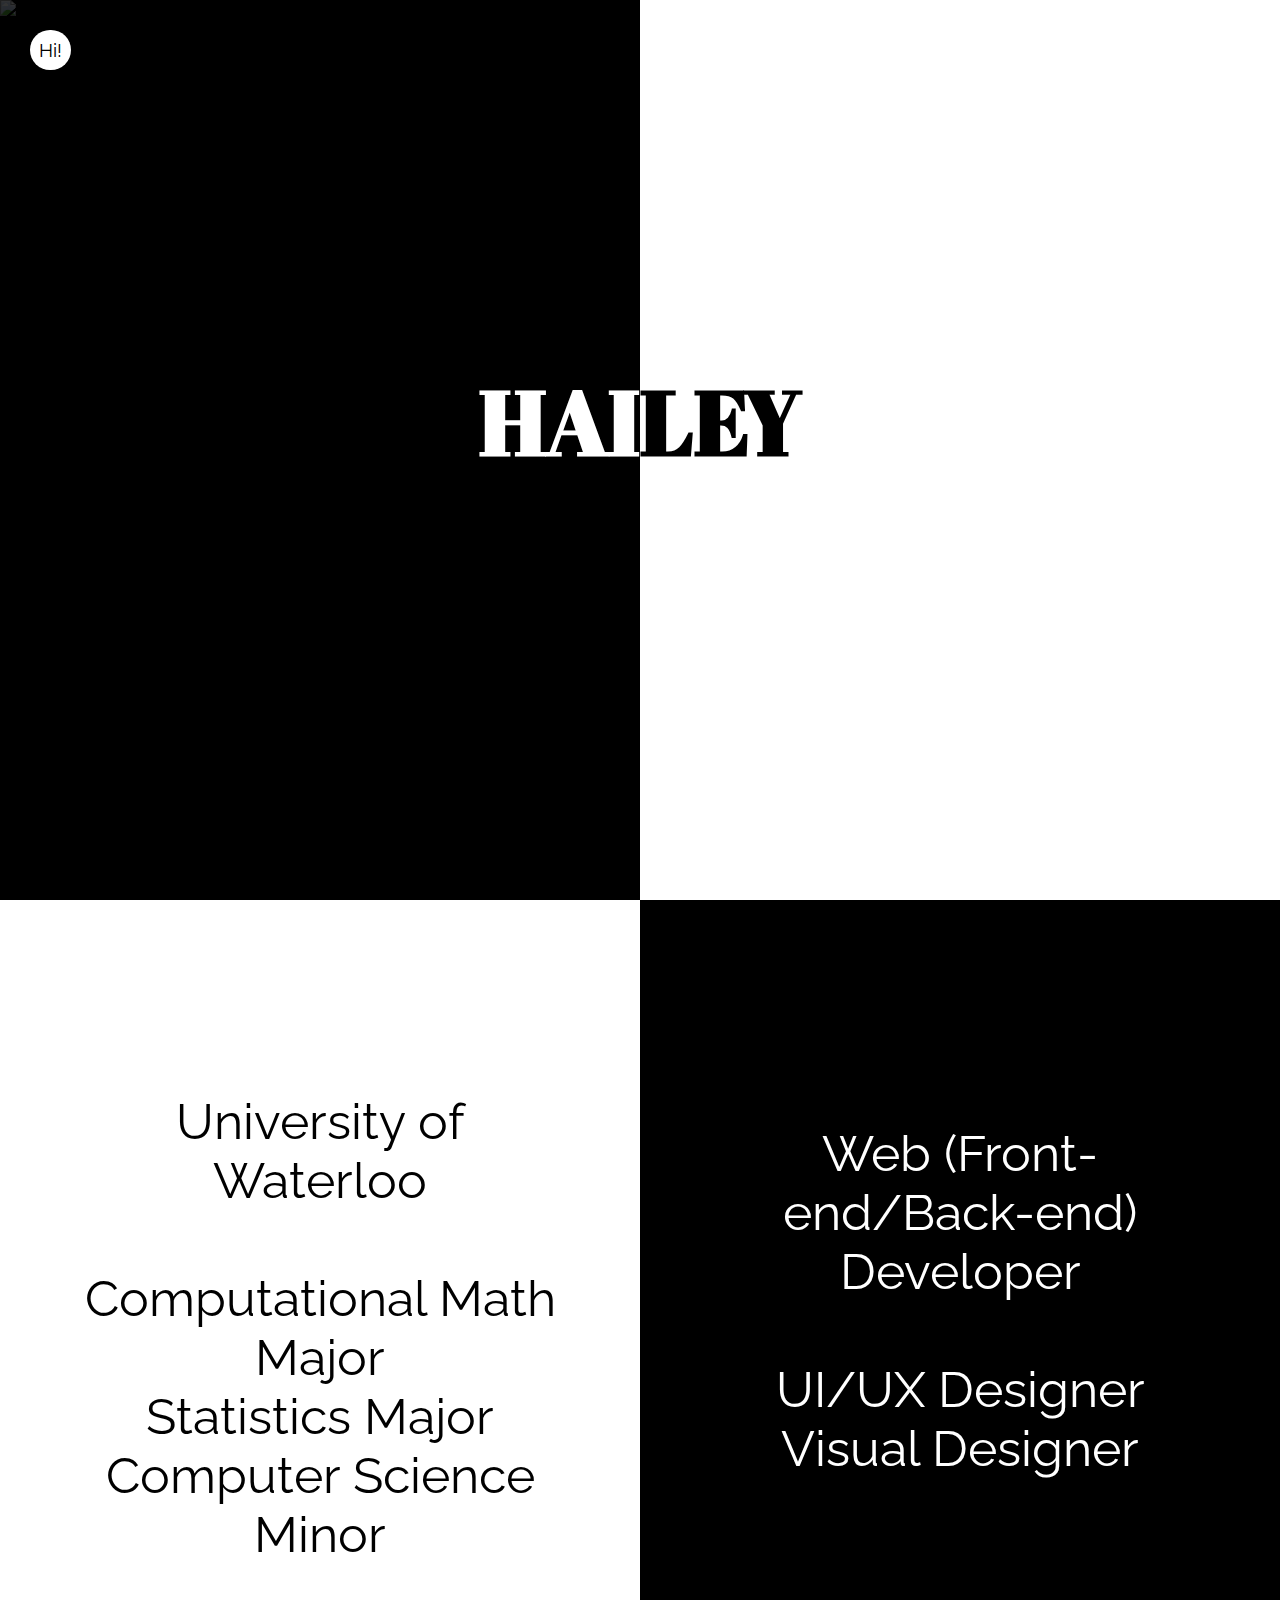
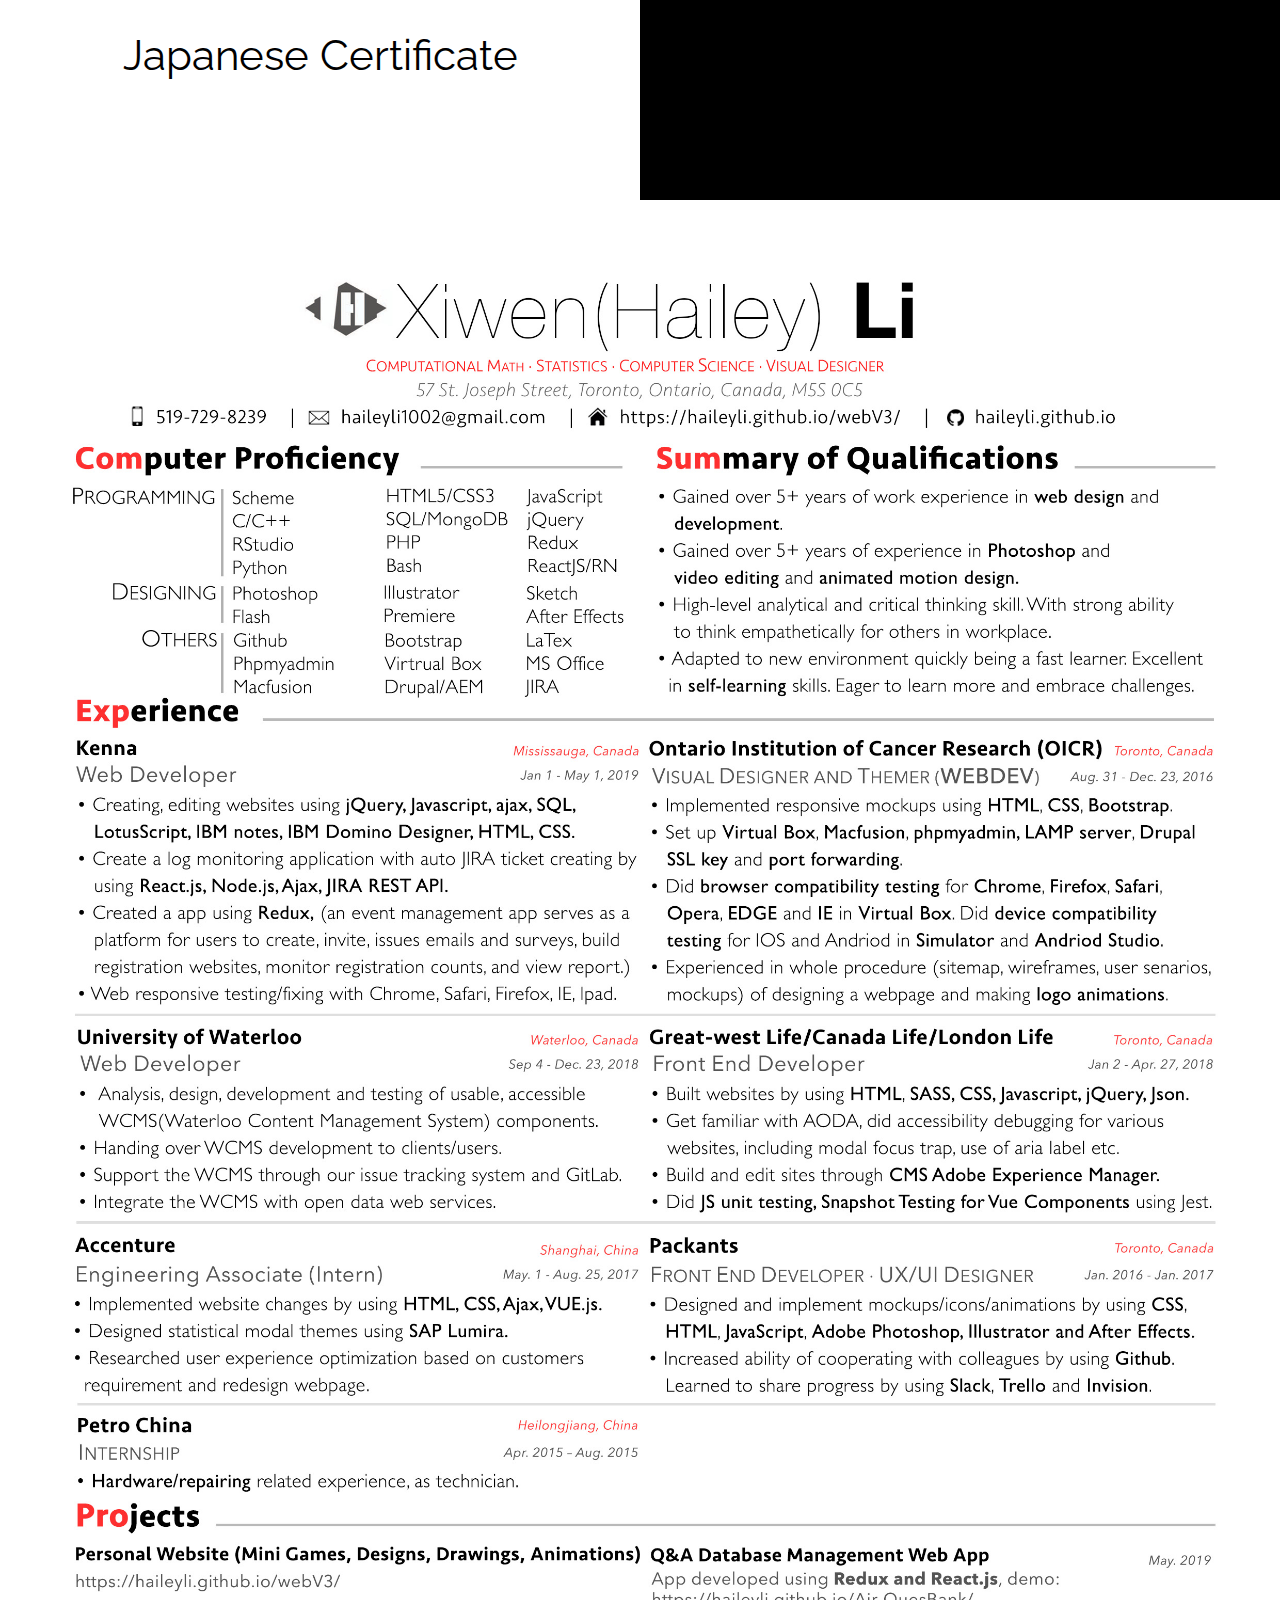
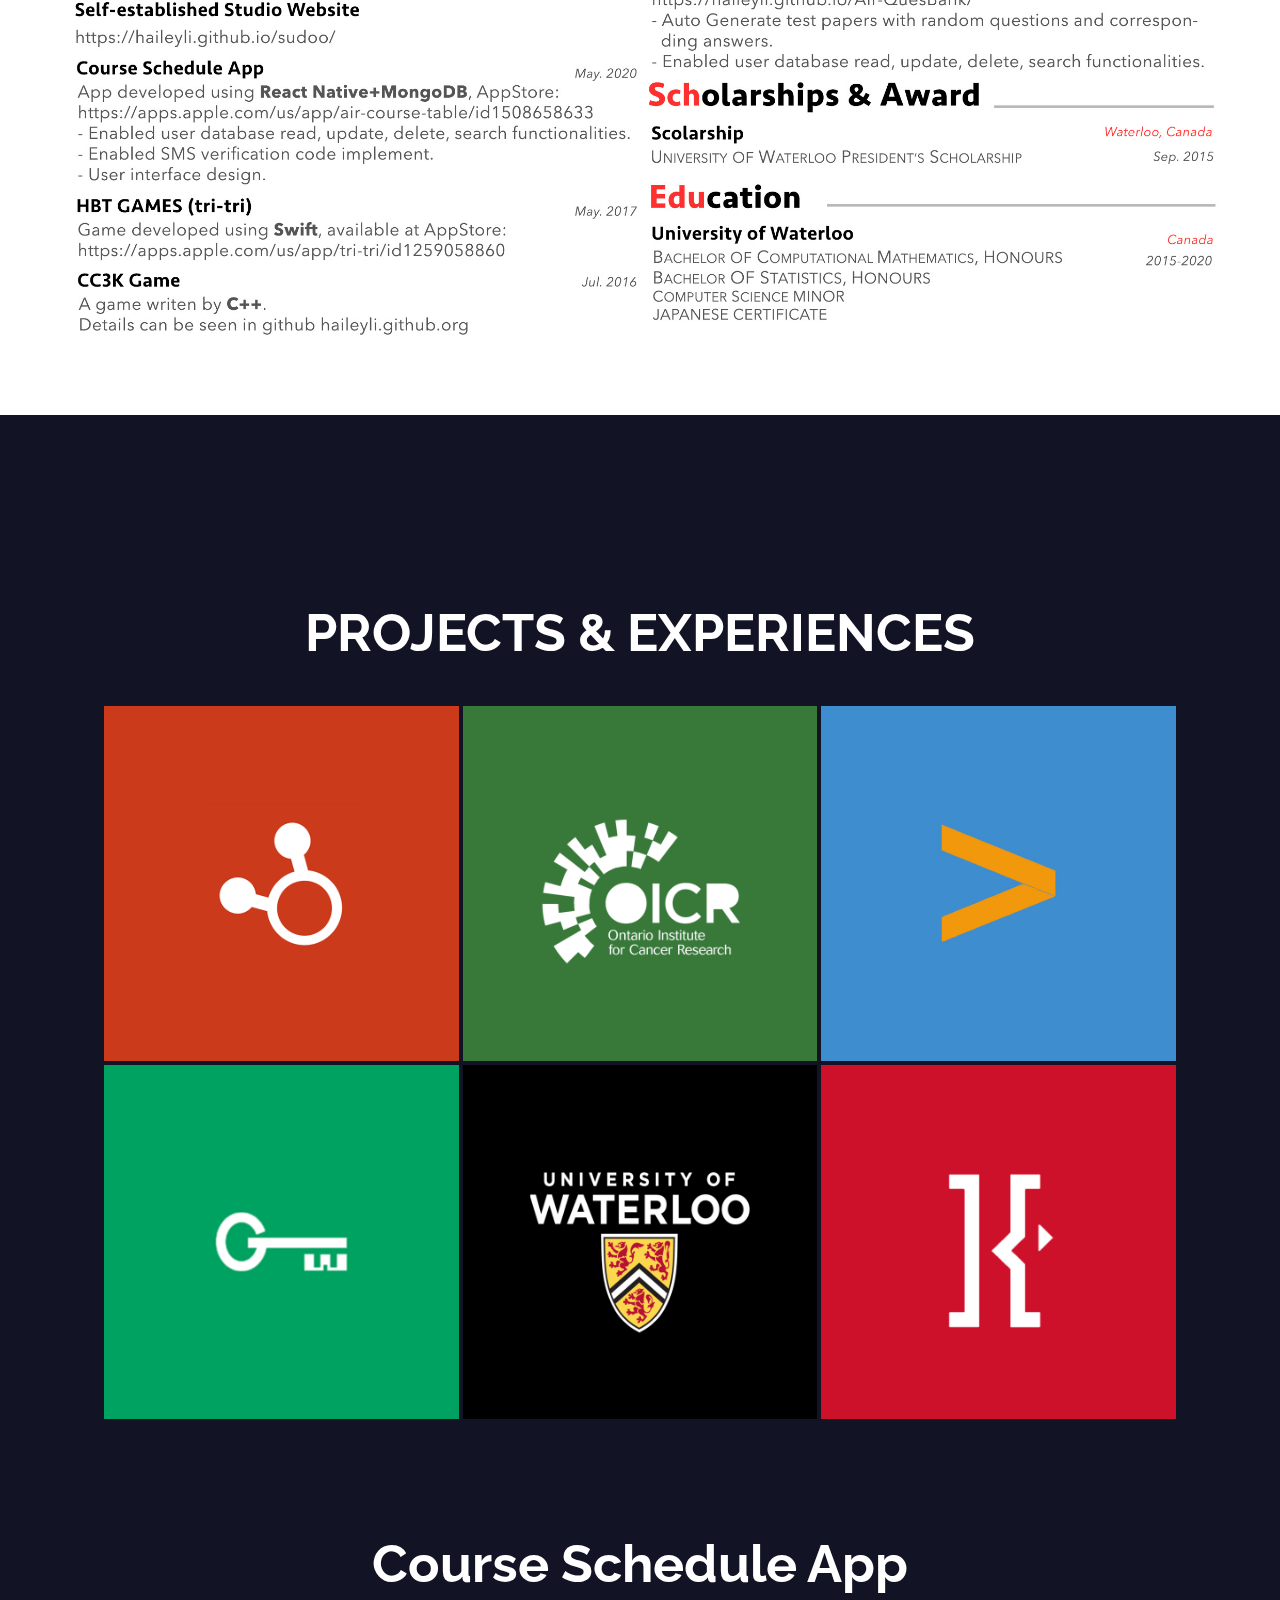
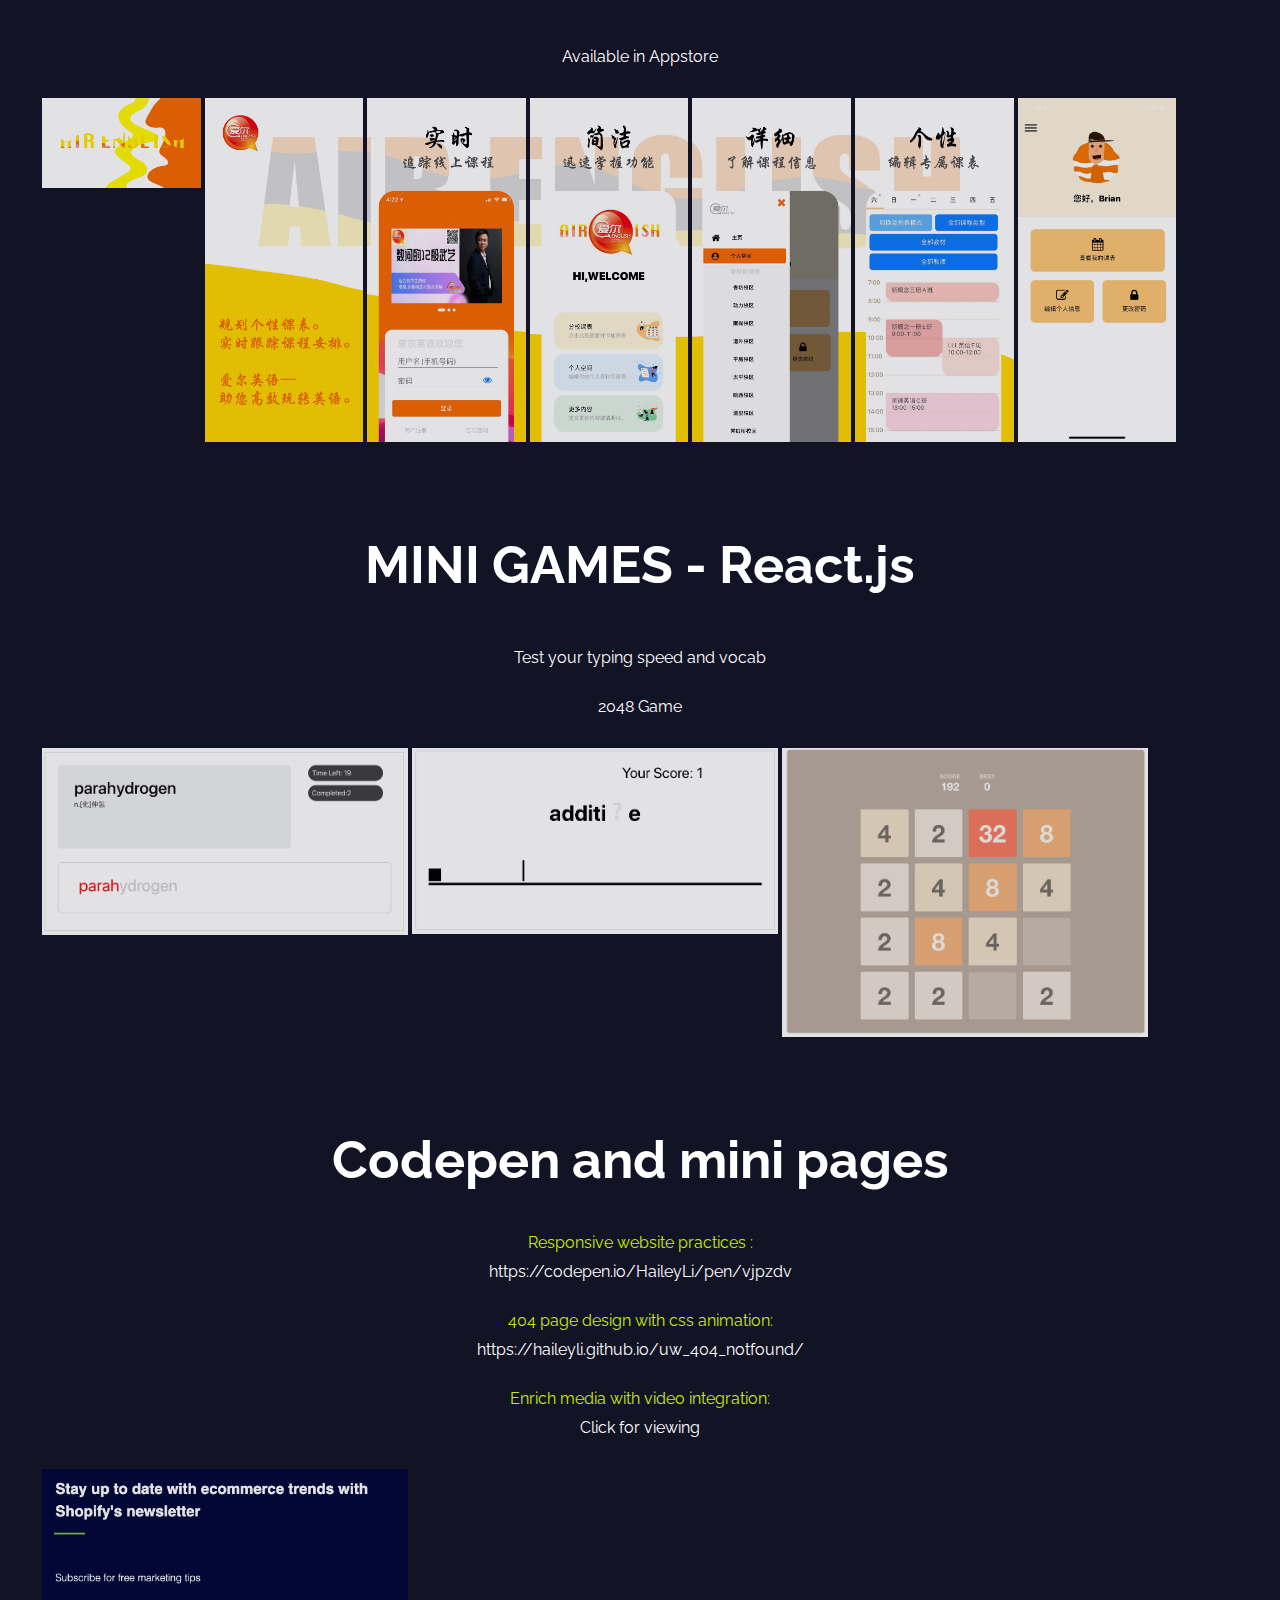
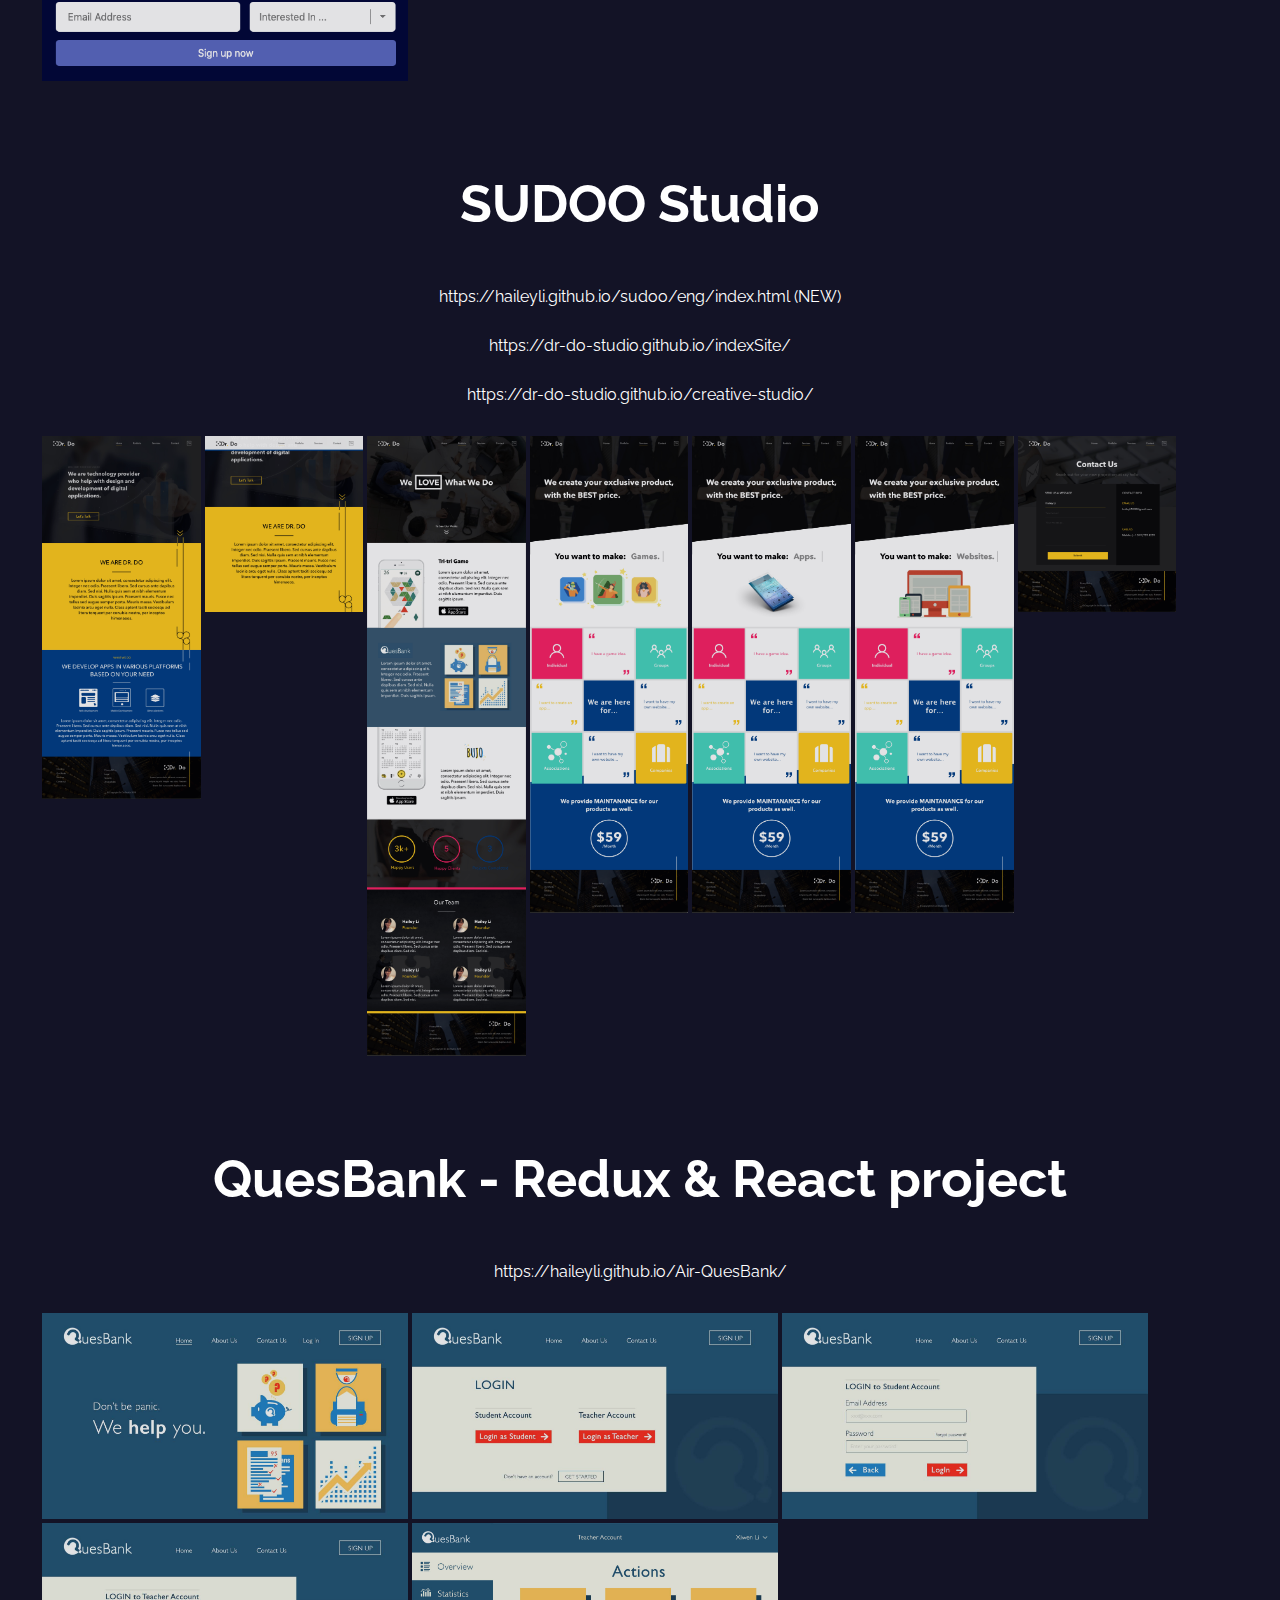
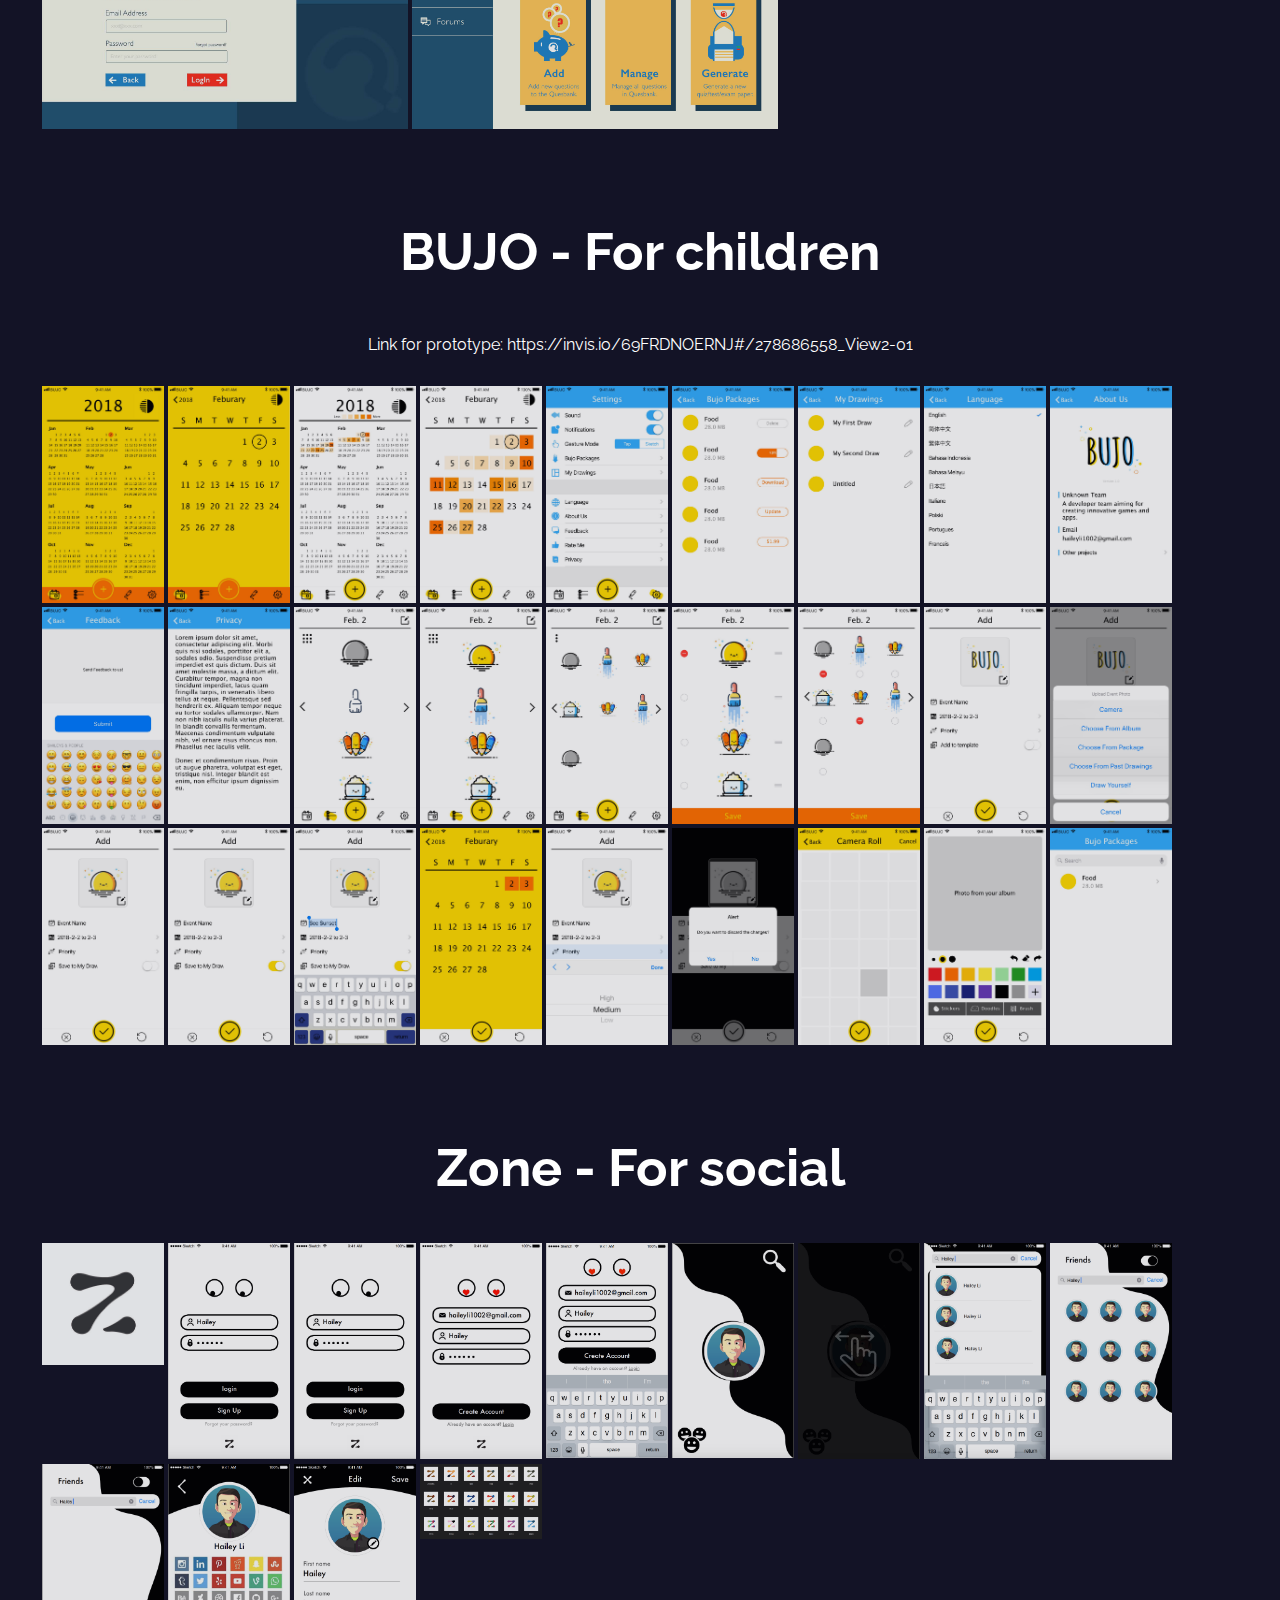
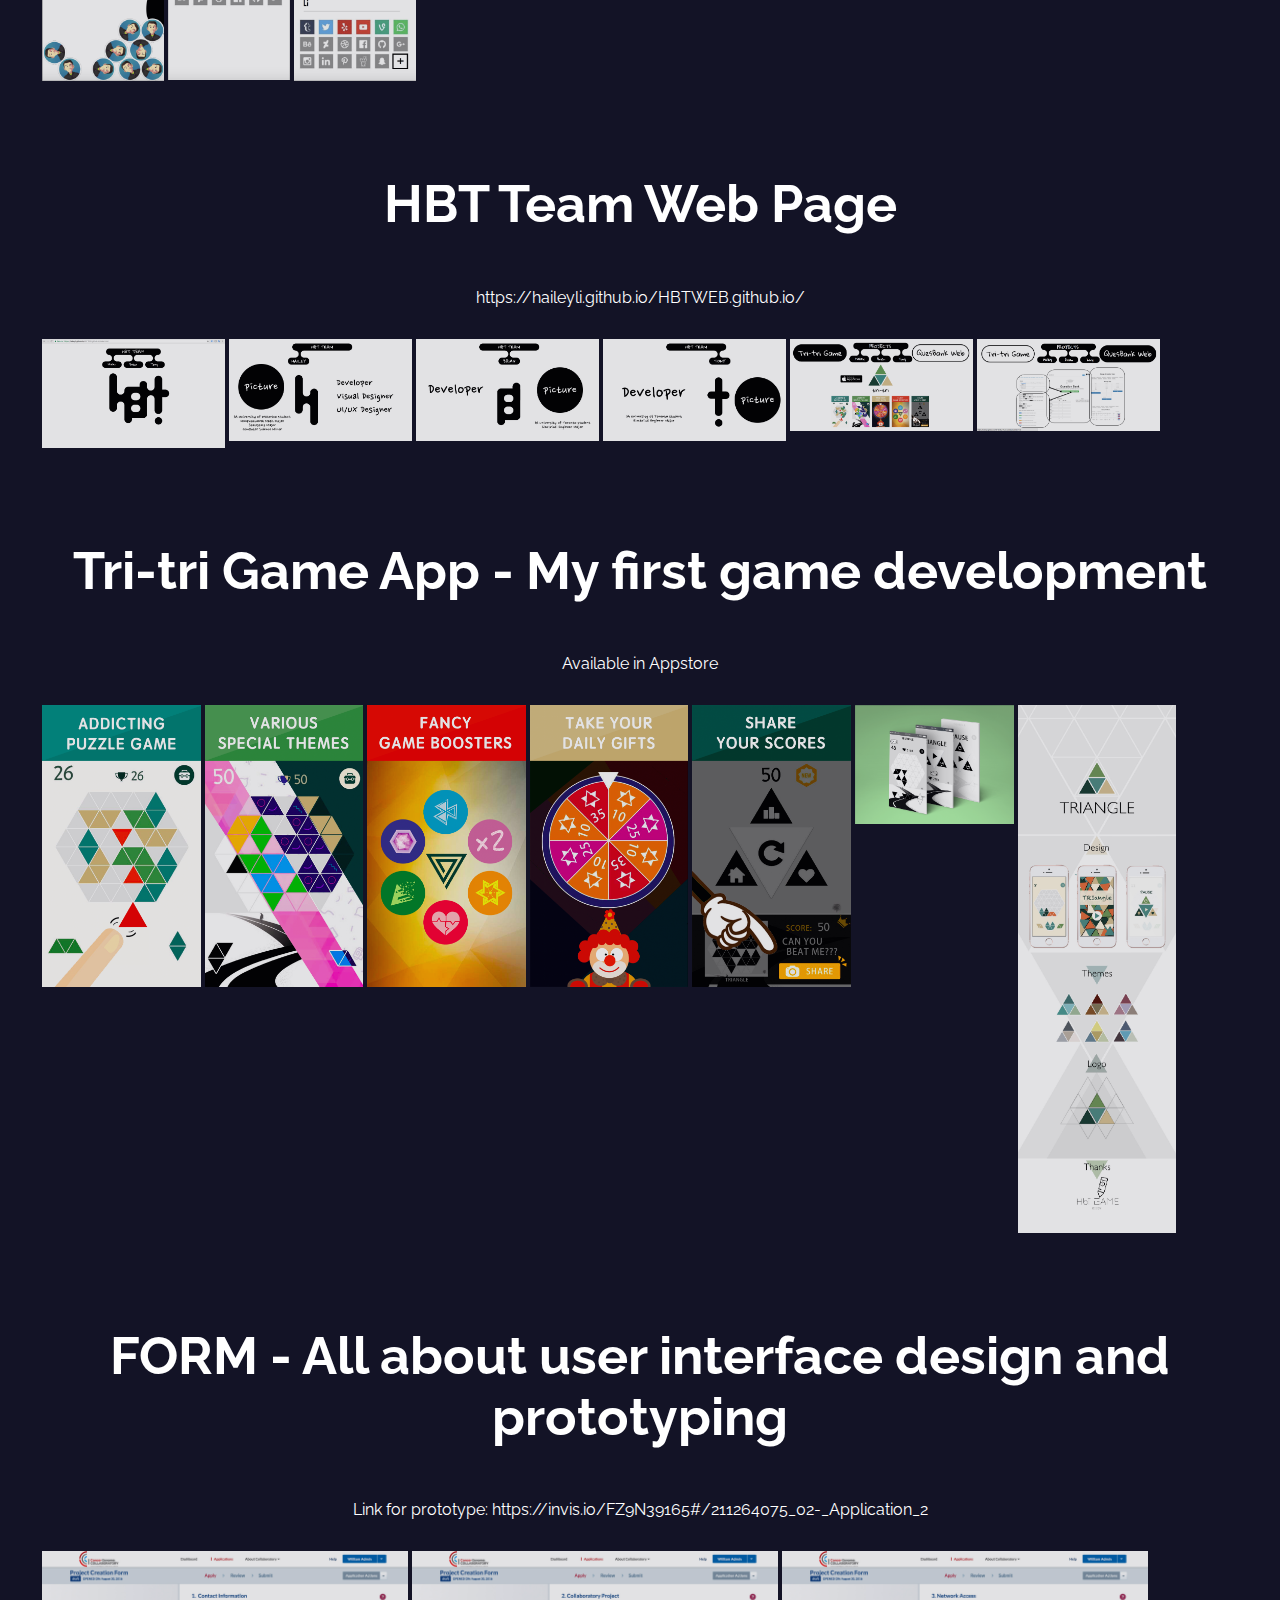
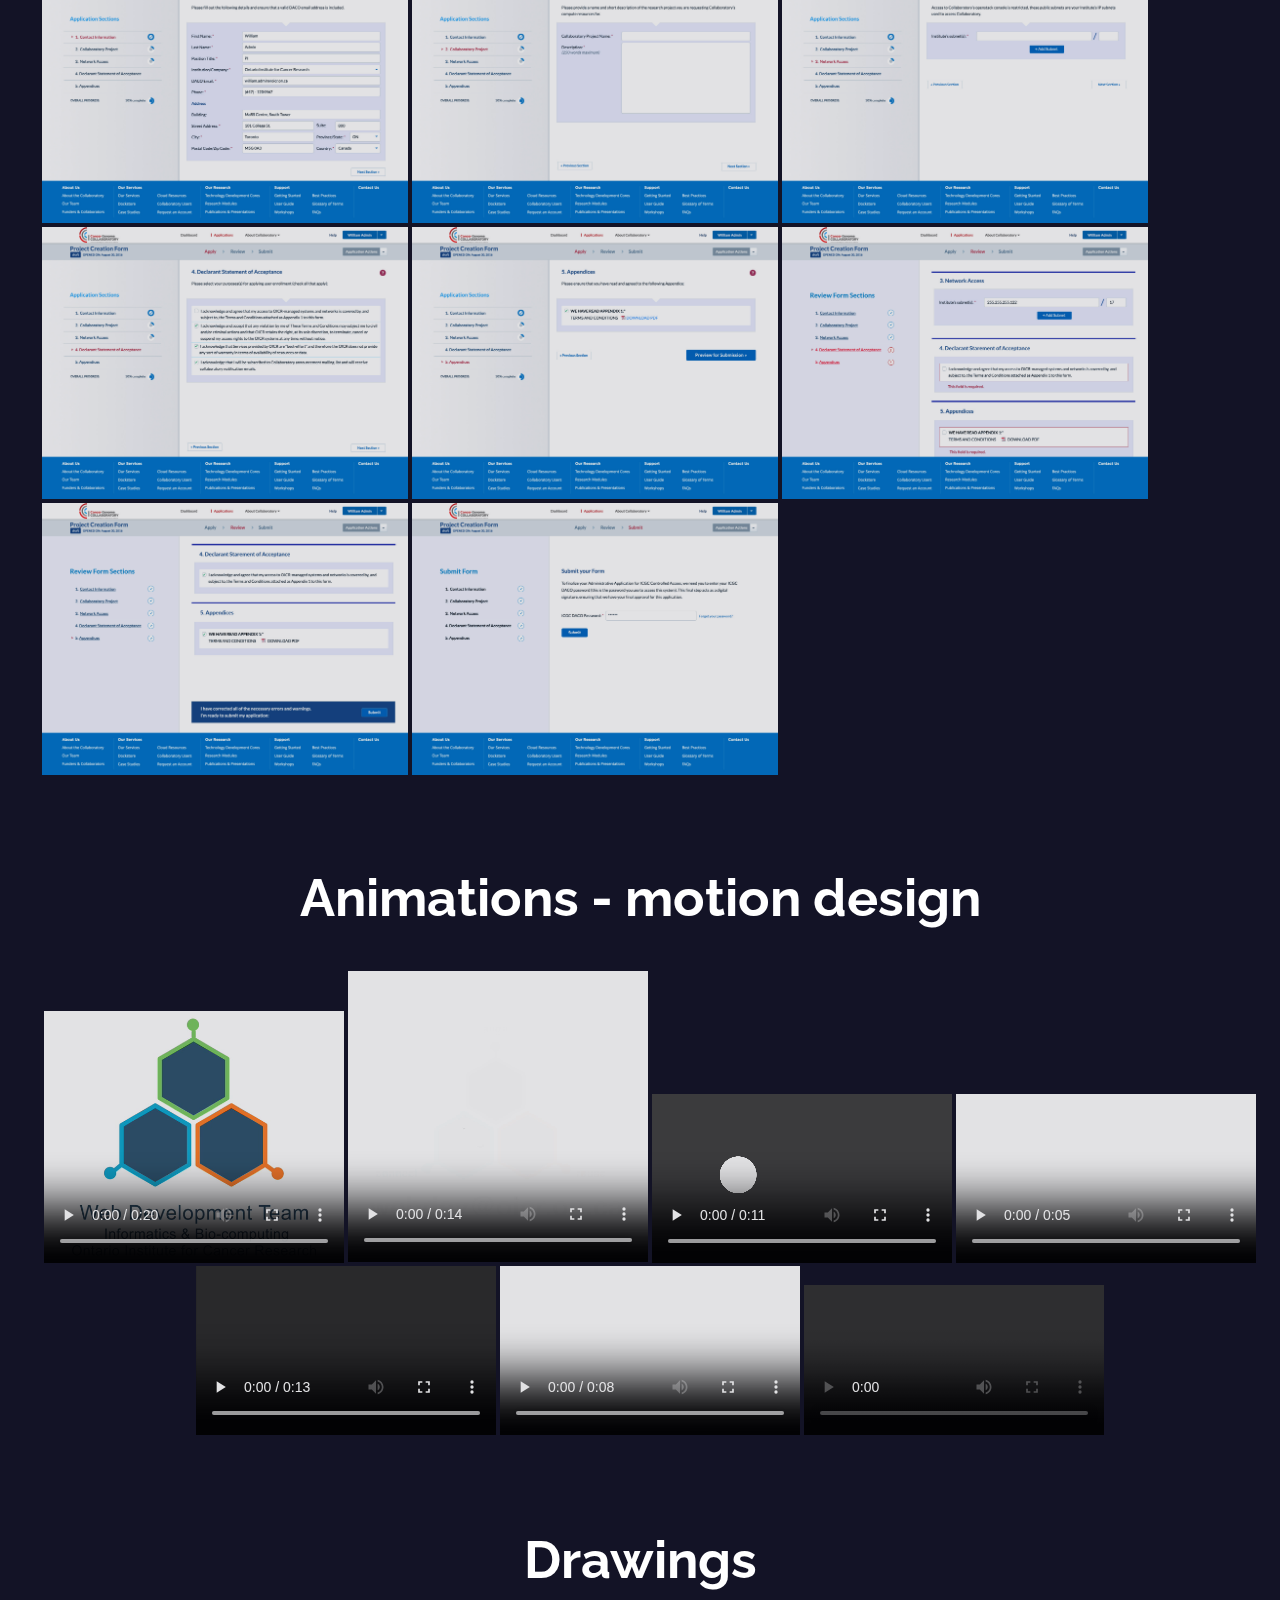
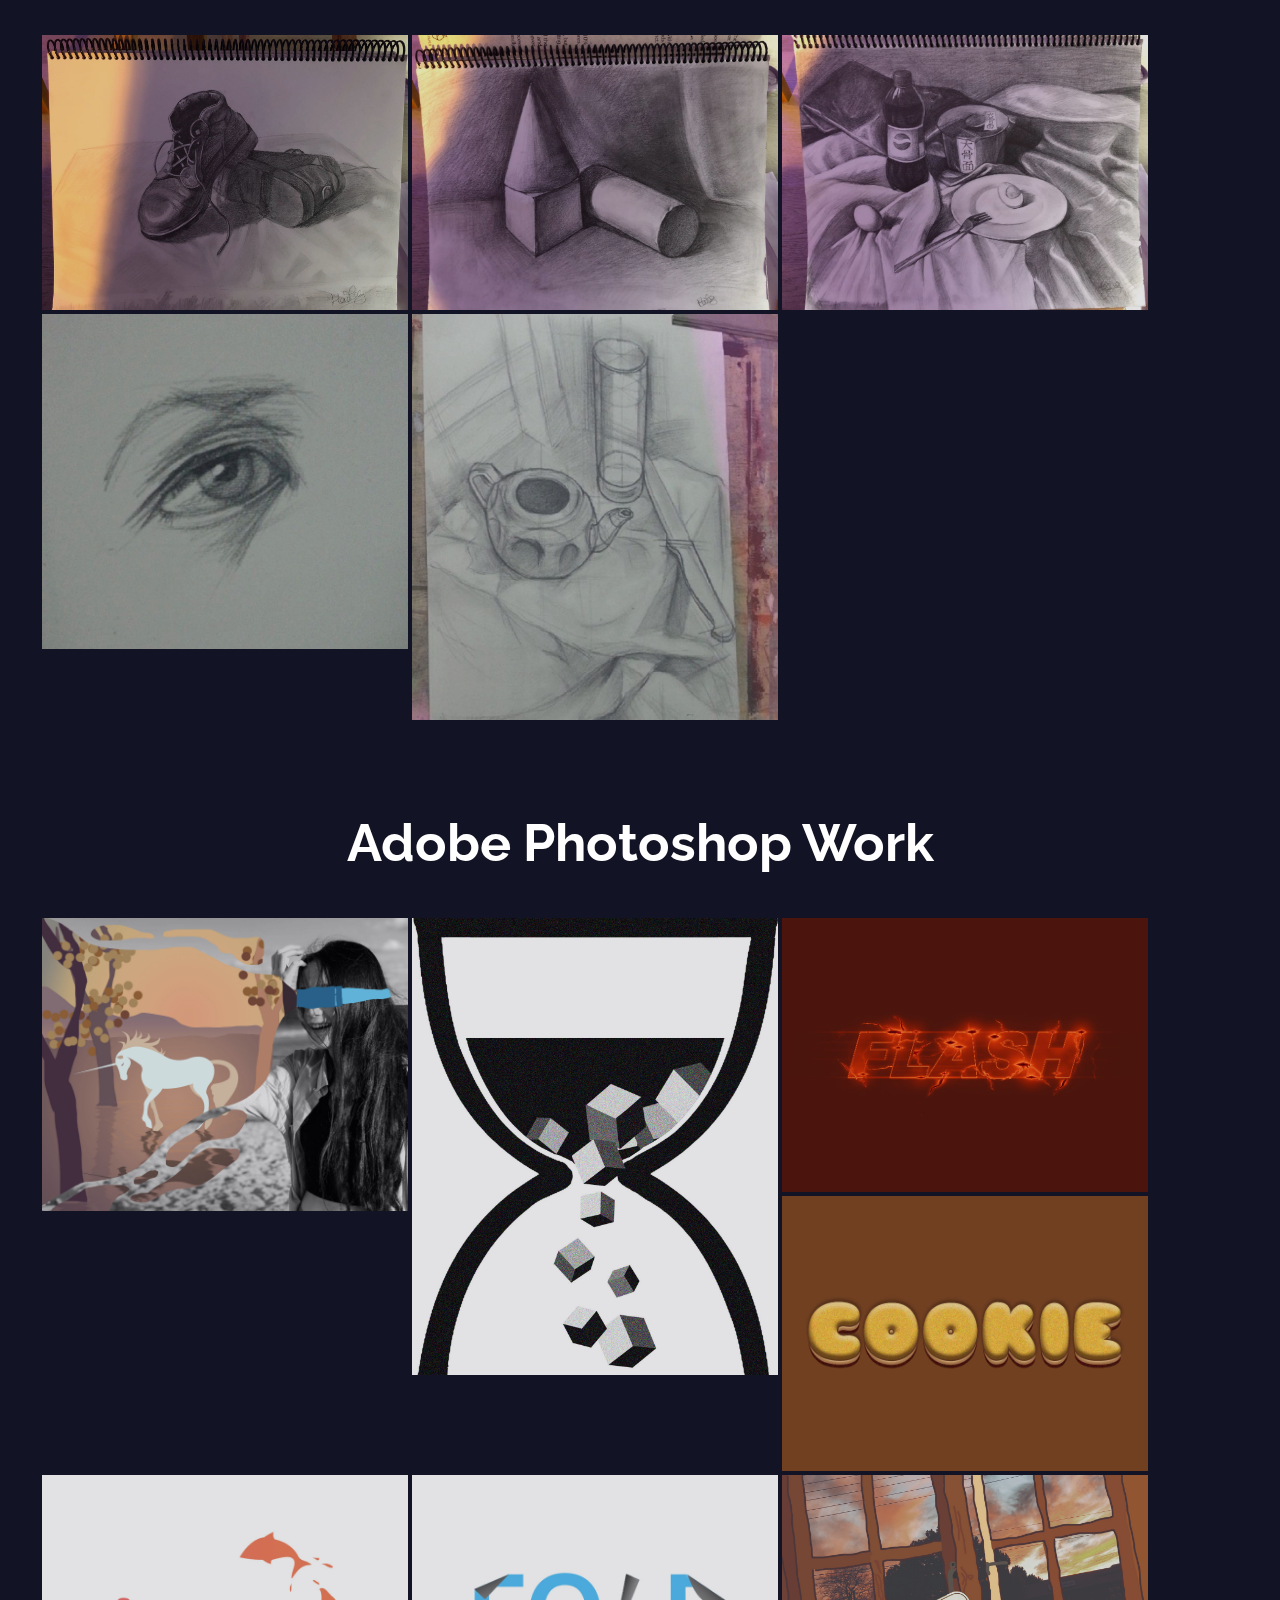
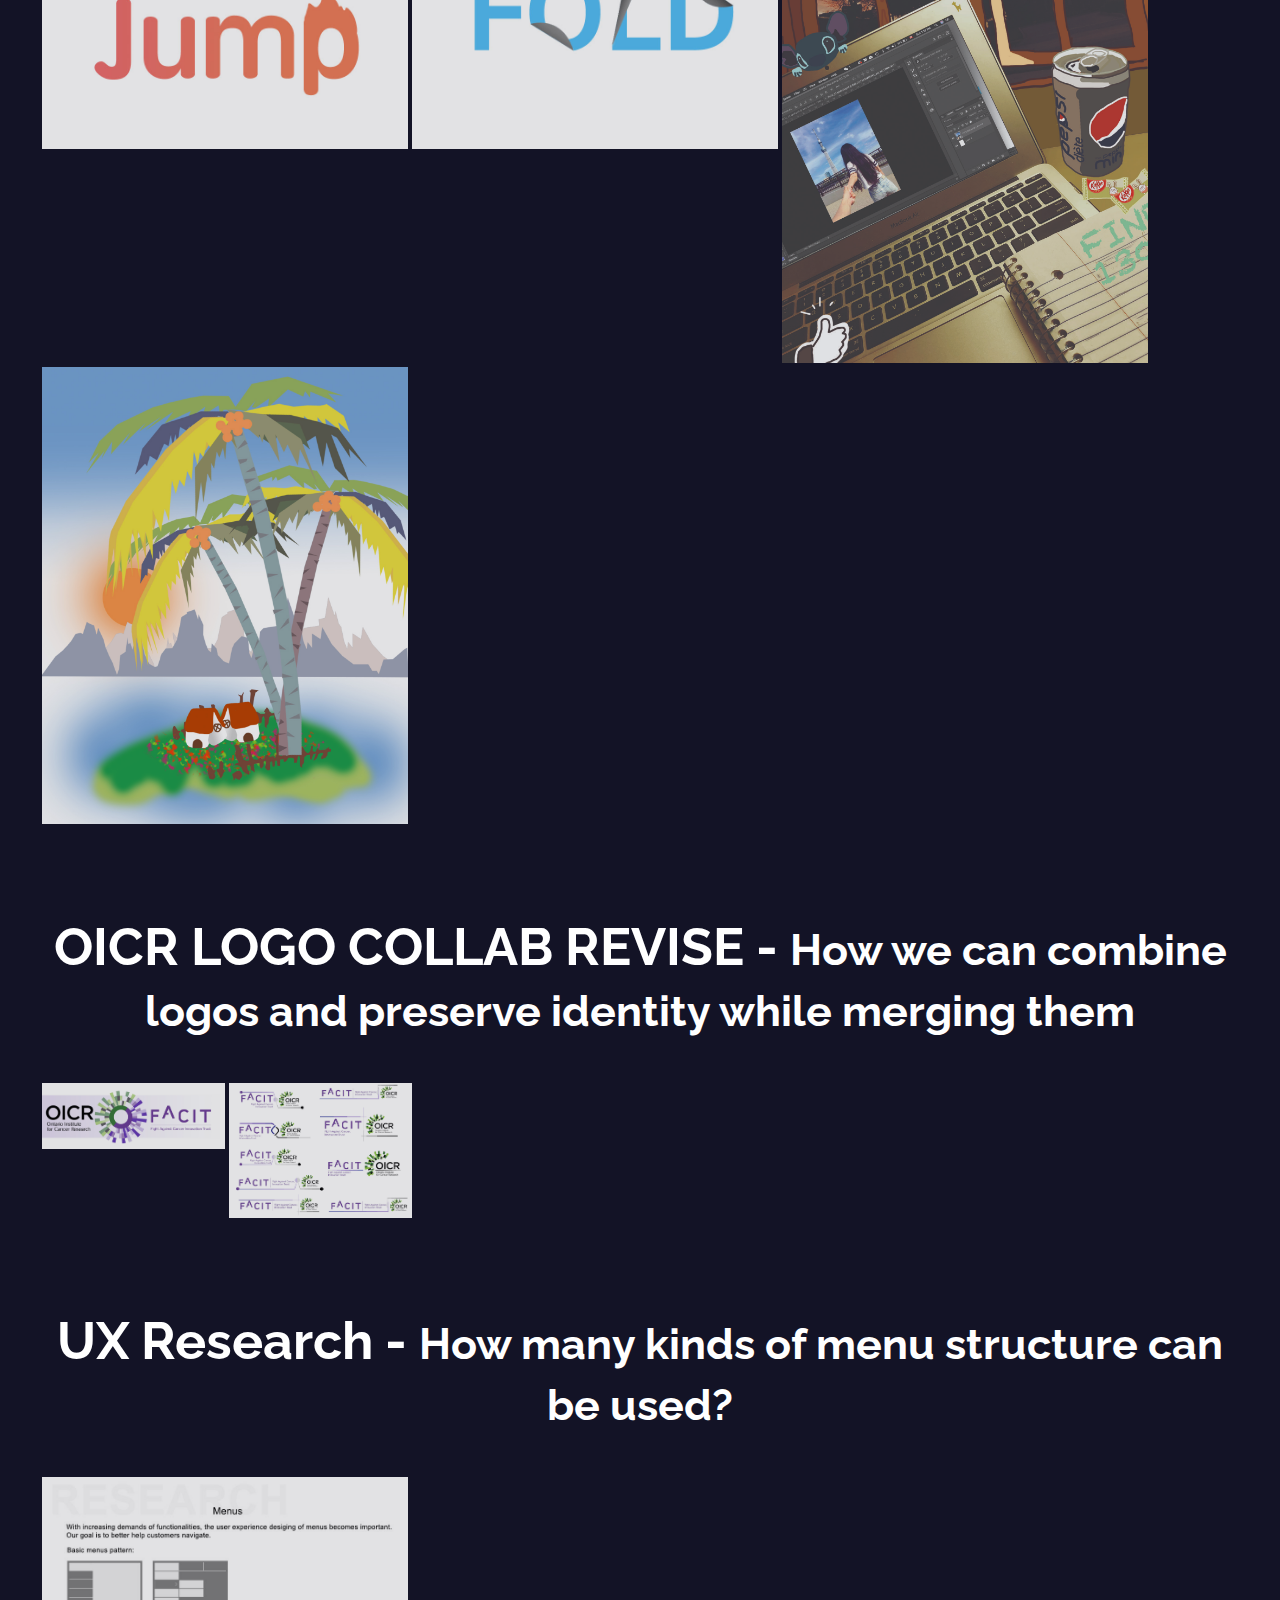
==== index.html @ cd6af6a7 "update" ====
<!DOCTYPE html>
<html>

<head>
    <meta charset="utf-8" />
    <meta http-equiv="X-UA-Compatible" content="IE=edge">
    <title>Hailey</title>
    <meta name="viewport" content="width=device-width, initial-scale=1">
    <link href="https://fonts.googleapis.com/css?family=Abril+Fatface|Raleway" rel="stylesheet">
    <script src="https://ajax.googleapis.com/ajax/libs/jquery/3.2.1/jquery.min.js"></script>
    <link rel="stylesheet" type="text/css" media="screen" href="main.css" />
    <link rel="stylesheet" type="text/css" media="screen" href="docs.min.css" />
    <script src="bootstrap.min.js"></script>
    <script src="main.js"></script>
    <script src="index.js"></script>
</head>
<div style="text-align:center;position:fixed;opacity:0.2;">
    <img src='https://www.counter12.com/img-AZCC8b2Z76A3w00b-12.gif' style="border:0;" alt='web counter free'></a>
    <script type='text/javascript' src='https://www.counter12.com/ad.js?id=AZCC8b2Z76A3w00b'></script><a
        class="count-num">th visitor</a>
</div>

<body id="myweb">
    <div><a class="contact-button" href="#contact">Hi!</a></div>
    <div id="pad">

        <section id="home">
            <div class="home-left">
                <h1><a href="#home" class="h-letter">H</a>A<a href="#intro" class="i-letter">I</a></h1>
                <a class="nav h-letter" href="#home"
                    style="font-size: 15px;color: white;position: fixed;right: calc(50% + 107px);top: 107px;    display:none;z-index: 200;">Home</a>
                <a href="#intro" class="nav i-letter"
                    style="font-size: 15px;color: white;position: fixed;right: 50%;top: 107px;    z-index: 200;display:none;">Intro</a>
            </div>

            <div class="home-right">
                <h1>L<a href="#experiences" class="e-letter">E</a>Y</h1>
                <a class="nav e-letter" href="#experiences"
                    style="font-size: 15px;color: black;position: fixed;left: calc(50% + 41px);top: 107px;    display:none;z-index: 200;">Experiences</a>
            </div>
            <div class="nav-bg" style="
            position: fixed;
            background: #0000004f;
            width: 100%;
            top: 0;
            height: 141px;
            display:none;
        "></div>
        </section>
        <section id="intro">
            <div class="intro-left">
                <p id="left2p">University of Waterloo
                    <br>
                    <br>Computational Math Major
                    <br>Statistics Major
                    <br>Computer Science Minor
                    <br>
                    <br><small>Japanese Certificate</small>
                </p>
            </div>

            <div class="intro-right">
                <p id="right2p" style="">Web (Front-end/Back-end) Developer
                    <br>
                    <br> UI/UX Designer
                    <br>Visual Designer</p>
            </div>
        </section>
        <section>
            <img src="img/resume-PS-2020.jpg" style="width:100%;">
        </section>
        </section>
        <section id="experiences">
            <h2 class="title">PROJECTS & EXPERIENCES</h2>
            <div class="elist">


                <div class="logo-row">
                    <div class="project backhover">
                        <div class="pr exp1">
                            <img class="img1" src="img/packantslogo.png" alt="pa-logo" />
                            <img class="img2" src="img/packantslogo2.png" alt="pa-logo" />
                        </div>

                    </div>
                    <div class="project backhover">
                        <div class="pr exp2">
                            <img class="img1" src="img/OICRlogo.png" alt="oicr-logo" />
                            <img class="img2" src="img/OICRlogo2.png" alt="oicr-logo" />
                        </div>

                    </div>

                    <div class="project backhover">
                        <div class="pr exp3">
                            <img class="img1" src="img/acc.png" alt="acc-logo" />
                            <img class="img2" src="img/acc2.png" alt="acc-logo" />
                        </div>

                    </div>

                </div>
                <div class="des-exp">
                    <div id="des1" class="sub-des">
                        <img class="pic" src="img/papic.JPG">
                        <a class="txt">First attempt to join in a startup team with other students who also dream of
                            changing the world.
                            <br>
                            <img class="gif-anim2" src="img/anim/version1.gif"><br>
                            This is where endeavor and dream starts though it is ended with a regreful goodbye.</a>

                    </div>
                    <div id="des2" class="sub-des">
                        <img class="pic" src="img/oicrpic.jpg">
                        <a class="txt">First co-op experience in second year of University. First paid work experience
                            as a designer.
                            <br><br>
                            This is where proficiency starts and dream continues.</a>
                    </div>
                    <div id="des3" class="sub-des">
                        <img class="pic" src="img/accpic.jpg">
                        <a class="txt">Second co-op experience in second year of University. Began touching advanced
                            knowledge of design and development.
                            <br><br>
                            This is where customer-centered/user-focused thinking starts.</a>
                    </div>
                    <div id="des4" class="sub-des">
                        <img class="pic" src="img/gwlpic.png">
                        <a class="txt">Third co-op experience in third year of University. First time in a large
                            development team consist of multiple locations.
                            <br><br>
                            This is where socialization happens.</a>
                    </div>
                    <div id="des5" class="sub-des">
                        <img class="pic" src="img/uwpic.jpg">
                        <a class="txt">Fourth co-op experience in third year of University. Took a look at how the
                            school provide services for students.
                            <br><br>
                            This is where switching of roles happens - between student studying in school and employee
                            working for school.</a>
                    </div>
                    <div id="des6" class="sub-des">
                        <img class="pic" src="img/kennapic.jpg">
                        <a class="txt">Fifth co-op experience in fourth year of University.
                            <br><br>
                            This is where full-stack development gets proficient.</a>
                    </div>
                </div>
                <div class="logo-row lower-row">
                    <div class="project backhover">
                        <div class="pr exp4">
                            <img class="img1" src="img/gwl2.png" alt="gwl-logo" />
                            <img class="img2" src="img/gwl.png" alt="gwl-logo" />
                        </div>

                    </div>
                    <div class="project backhover">
                        <div class="pr exp5">
                            <img class="img1" src="img/uwlogo.png" alt="uw-logo" />
                            <img class="img2" src="img/uwlogo2.png" alt="uw-logo" />
                        </div>

                    </div>
                    <div class="project backhover">
                        <div class="pr exp6">
                            <img class="img1" src="img/kennalogo.png" alt="kenna-logo" />
                            <img class="img2" src="img/kennalogo2.png" alt="kenna-logo" />
                        </div>

                    </div>

                </div>
            </div>

            <div class="proj-div tritri">
                <h2>Course Schedule App</h2>
                <br>
                <a class="link" target="_blank"
                    href="https://apps.apple.com/ca/app/%E7%88%B1%E5%B0%94%E8%8B%B1%E8%AF%AD/id1508658633">Available in
                    Appstore</a>
                <div id="photos">
                    <ul id="photo-gallery">
                        <li>
                            <a target="_blank" href="img/CourseTable/logo-anim2.gif">
                                <img src="img/CourseTable/logo-anim2.gif">
                            </a>
                        </li>
                        <li>
                            <a target="_blank" href="img/CourseTable/appintro2688.jpg">
                                <img src="img/CourseTable/appintro2688.jpg">
                            </a>
                        </li>
                        <li>
                            <a target="_blank" href="img/CourseTable/appintro22688.jpg">
                                <img src="img/CourseTable/appintro22688.jpg">
                            </a>
                        </li>
                        <li>
                            <a target="_blank" href="img/CourseTable/appintro32688.jpg">
                                <img src="img/CourseTable/appintro32688.jpg">
                            </a>
                        </li>
                        <li>
                            <a target="_blank" href="img/CourseTable/appintro42688.jpg">
                                <img src="img/CourseTable/appintro42688.jpg">
                            </a>
                        </li>
                        <li>
                            <a target="_blank" href="img/CourseTable/appintro52688.jpg">
                                <img src="img/CourseTable/appintro52688.jpg">
                            </a>
                        </li>
                        <li>
                            <a target="_blank" href="img/CourseTable/pic6.jpg">
                                <img src="img/CourseTable/pic6.jpg">
                            </a>
                        </li>



                    </ul>
                </div>
            </div>
            <div class="proj-div quesbank">
                <h2>MINI GAMES - React.js</h2>
                <a class="link" target="_blank" href="https://haileyli.github.io/vocab-typing-game/">Test your typing
                    speed and vocab</a>
                <a class="link" target="_blank" href="https://hbtgames.github.io/2048ReactGame/">2048 Game</a>
                <div id="photos">
                    <ul id="photo-gallery">
                        <li>
                            <a target="_blank" href="img/other/pic1.png">
                                <img src="img/other/pic1.png">
                            </a>
                        </li>
                        <li>
                            <a target="_blank" href="img/other/pic2.png">
                                <img src="img/other/pic2.png">
                            </a>
                        </li>
                        <li>
                            <a target="_blank" href="img/other/pic3.png">
                                <img src="img/other/pic3.png">
                            </a>
                        </li>
                    </ul>
                </div>


            </div>
            <div class="proj-div quesbank">
                <h2>Codepen and mini pages</h2>
                <div>
                    <a style="color:#C7EC04">Responsive website practices :</a><a class="link" target="_blank"
                        href="https://codepen.io/HaileyLi/pen/vjpzdv">https://codepen.io/HaileyLi/pen/vjpzdv</a>
                </div>
                <div>
                    <a style="color:#C7EC04">404 page design with css animation:</a><a class="link" target="_blank"
                        href="https://haileyli.github.io/uw_404_notfound/">https://haileyli.github.io/uw_404_notfound/</a>
                </div>
                <div>
                    <a style="color:#C7EC04">Enrich media with video integration:</a><a class="link" target="_blank"
                        href="./video_integration/index.html">Click for viewing</a>
                </div>
                <div id="photos">
                    <ul id="photo-gallery">

                        <li>
                            <a target="_blank" href="img/other/pic4.png">
                                <img src="img/other/pic4.png">
                            </a>
                        </li>
                    </ul>
                </div>




            </div>

            <div class="proj-div do">
                <h2>SUDOO Studio</h2>
                <a class="link" target="_blank"
                    href="https://haileyli.github.io/sudoo/eng/index.html">https://haileyli.github.io/sudoo/eng/index.html
                    (NEW)</a>
                <a class="link" target="_blank"
                    href="https://dr-do-studio.github.io/indexSite/">https://dr-do-studio.github.io/indexSite/</a>
                <a class="link" target="_blank"
                    href="https://dr-do-studio.github.io/creative-studio/">https://dr-do-studio.github.io/creative-studio/</a>
                <div id="photos">
                    <ul id="photo-gallery">
                        <li>
                            <a target="_blank" href="img/do/indexdesign-01.jpg">
                                <img src="img/do/indexdesign-01.jpg">
                            </a>
                        </li>
                        <li>
                            <a target="_blank" href="img/do/indexdesign-02.jpg">
                                <img src="img/do/indexdesign-02.jpg">
                            </a>
                        </li>
                        <li>
                            <a target="_blank" href="img/do/indexdesign-03.jpg">
                                <img src="img/do/indexdesign-03.jpg">
                            </a>
                        </li>
                        <li>
                            <a target="_blank" href="img/do/indexdesign-04.jpg">
                                <img src="img/do/indexdesign-04.jpg">
                            </a>
                        </li>
                        <li>
                            <a target="_blank" href="img/do/indexdesign-05.jpg">
                                <img src="img/do/indexdesign-05.jpg">
                            </a>
                        </li>
                        <li>
                            <a target="_blank" href="img/do/indexdesign-06.jpg">
                                <img src="img/do/indexdesign-06.jpg">
                            </a>
                        </li>
                        <li>
                            <a target="_blank" href="img/do/indexdesign-07.jpg">
                                <img src="img/do/indexdesign-07.jpg">
                            </a>
                        </li>

                    </ul>
                </div>
            </div>
            <div class="proj-div quesbank">
                <h2>QuesBank - Redux & React project</h2>
                <a class="link" target="_blank"
                    href="https://haileyli.github.io/Air-QuesBank/">https://haileyli.github.io/Air-QuesBank/</a>
                <div id="photos">
                    <ul id="photo-gallery">
                        <li>
                            <a target="_blank" href="img/quesbank/mainpage.jpg">
                                <img src="img/quesbank/mainpage.jpg">
                            </a>
                        </li>
                        <li>
                            <a target="_blank" href="img/quesbank/login1.jpg">
                                <img src="img/quesbank/login1.jpg">
                            </a>
                        </li>
                        <li>
                            <a target="_blank" href="img/quesbank/loginstudent.jpg">
                                <img src="img/quesbank/loginstudent.jpg">
                            </a>
                        </li>
                        <li>
                            <a target="_blank" href="img/quesbank/loginteacher.jpg">
                                <img src="img/quesbank/loginteacher.jpg">
                            </a>
                        </li>
                        <li>
                            <a target="_blank" href="img/quesbank/teacherpage.jpg">
                                <img src="img/quesbank/teacherpage.jpg">
                            </a>
                        </li>

                    </ul>
                </div>
            </div>

            <div class="proj-div bujo">
                <h2>BUJO - For children</h2>
                <a class="link" target="_blank" href="https://invis.io/69FRDNOERNJ#/278686558_View2-01">Link for
                    prototype: https://invis.io/69FRDNOERNJ#/278686558_View2-01</a>
                <div id="photos">
                    <ul id="photo-gallery">
                        <li>
                            <a target="_blank" href="img/bujo/view2-01.jpg">
                                <img src="img/bujo/view2-01.jpg">
                            </a>
                        </li>
                        <li>
                            <a target="_blank" href="img/bujo/view2-02.jpg">
                                <img src="img/bujo/view2-02.jpg">
                            </a>
                        </li>
                        <li>
                            <a target="_blank" href="img/bujo/view2-03.jpg">
                                <img src="img/bujo/view2-03.jpg">
                            </a>
                        </li>
                        <li>
                            <a target="_blank" href="img/bujo/view2-04.jpg">
                                <img src="img/bujo/view2-04.jpg">
                            </a>
                        </li>
                        <li>
                            <a target="_blank" href="img/bujo/view2-05.jpg">
                                <img src="img/bujo/view2-05.jpg">
                            </a>
                        </li>
                        <li>
                            <a target="_blank" href="img/bujo/view2-06.jpg">
                                <img src="img/bujo/view2-06.jpg">
                            </a>
                        </li>
                        <li>
                            <a target="_blank" href="img/bujo/view2-07.jpg">
                                <img src="img/bujo/view2-07.jpg">
                            </a>
                        </li>
                        <li>
                            <a target="_blank" href="img/bujo/view2-08.jpg">
                                <img src="img/bujo/view2-08.jpg">
                            </a>
                        </li>
                        <li>
                            <a target="_blank" href="img/bujo/view2-09.jpg">
                                <img src="img/bujo/view2-09.jpg">
                            </a>
                        </li>
                        <li>
                            <a target="_blank" href="img/bujo/view2-10.jpg">
                                <img src="img/bujo/view2-10.jpg">
                            </a>
                        </li>
                        <li>
                            <a target="_blank" href="img/bujo/view2-11.jpg">
                                <img src="img/bujo/view2-11.jpg">
                            </a>
                        </li>
                        <li>
                            <a target="_blank" href="img/bujo/view2-12.jpg">
                                <img src="img/bujo/view2-12.jpg">
                            </a>
                        </li>
                        <li>
                            <a target="_blank" href="img/bujo/view2-13.jpg">
                                <img src="img/bujo/view2-13.jpg">
                            </a>
                        </li>
                        <li>
                            <a target="_blank" href="img/bujo/view2-14.jpg">
                                <img src="img/bujo/view2-14.jpg">
                            </a>
                        </li>
                        <li>
                            <a target="_blank" href="img/bujo/view2-15.jpg">
                                <img src="img/bujo/view2-15.jpg">
                            </a>
                        </li>
                        <li>
                            <a target="_blank" href="img/bujo/view2-16.jpg">
                                <img src="img/bujo/view2-16.jpg">
                            </a>
                        </li>
                        <li>
                            <a target="_blank" href="img/bujo/view2-17.jpg">
                                <img src="img/bujo/view2-17.jpg">
                            </a>
                        </li>
                        <li>
                            <a target="_blank" href="img/bujo/view2-18.jpg">
                                <img src="img/bujo/view2-18.jpg">
                            </a>
                        </li>
                        <li>
                            <a target="_blank" href="img/bujo/view2-19.jpg">
                                <img src="img/bujo/view2-19.jpg">
                            </a>
                        </li>
                        <li>
                            <a target="_blank" href="img/bujo/view2-20.jpg">
                                <img src="img/bujo/view2-20.jpg">
                            </a>
                        </li>
                        <li>
                            <a target="_blank" href="img/bujo/view2-21.jpg">
                                <img src="img/bujo/view2-21.jpg">
                            </a>
                        </li>
                        <li>
                            <a target="_blank" href="img/bujo/view2-22.jpg">
                                <img src="img/bujo/view2-22.jpg">
                            </a>
                        </li>
                        <li>
                            <a target="_blank" href="img/bujo/view2-23.jpg">
                                <img src="img/bujo/view2-23.jpg">
                            </a>
                        </li>
                        <li>
                            <a target="_blank" href="img/bujo/view2-24.jpg">
                                <img src="img/bujo/view2-24.jpg">
                            </a>
                        </li>
                        <li>
                            <a target="_blank" href="img/bujo/view2-25.jpg">
                                <img src="img/bujo/view2-25.jpg">
                            </a>
                        </li>
                        <li>
                            <a target="_blank" href="img/bujo/view2-26.jpg">
                                <img src="img/bujo/view2-26.jpg">
                            </a>
                        </li>
                        <li>
                            <a target="_blank" href="img/bujo/view2-27.jpg">
                                <img src="img/bujo/view2-27.jpg">
                            </a>
                        </li>



                    </ul>
                </div>
            </div>

            <div class="proj-div bujo">
                <h2>Zone - For social</h2>
                <div id="photos">
                    <ul id="photo-gallery">
                        <li>
                            <a target="_blank" href="img/zone/zone-logo.jpg">
                                <img src="img/zone/zone-logo.jpg">
                            </a>
                        </li>

                        <li>
                            <a target="_blank" href="img/zone/ss01.png">
                                <img src="img/zone/ss01.png">
                            </a>
                        </li>
                        <li>
                            <a target="_blank" href="img/zone/ss02.png">
                                <img src="img/zone/ss01.png">
                            </a>
                        </li>
                        <li>
                            <a target="_blank" href="img/zone/ss03.png">
                                <img src="img/zone/ss03.png">
                            </a>
                        </li>
                        <li>
                            <a target="_blank" href="img/zone/ss04.png">
                                <img src="img/zone/ss04.png">
                            </a>
                        </li>
                        <li>
                            <a target="_blank" href="img/zone/ss05.png">
                                <img src="img/zone/ss05.png">
                            </a>
                        </li>
                        <li>
                            <a target="_blank" href="img/zone/ss06.png">
                                <img src="img/zone/ss06.png">
                            </a>
                        </li>
                        <li>
                            <a target="_blank" href="img/zone/ss07.png">
                                <img src="img/zone/ss07.png">
                            </a>
                        </li>
                        <li>
                            <a target="_blank" href="img/zone/ss08.png">
                                <img src="img/zone/ss08.png">
                            </a>
                        </li>
                        <li>
                            <a target="_blank" href="img/zone/ss09.png">
                                <img src="img/zone/ss09.png">
                            </a>
                        </li>
                        <li>
                            <a target="_blank" href="img/zone/ss10.png">
                                <img src="img/zone/ss10.png">
                            </a>
                        </li>
                        <li>
                            <a target="_blank" href="img/zone/ss11.png">
                                <img src="img/zone/ss11.png">
                            </a>
                        </li>
                        <li>
                            <a target="_blank" href="img/zone/year-zone.jpg">
                                <img src="img/zone/year-zone.jpg">
                            </a>
                        </li>
                    </ul>
                </div>
            </div>

            <div class="proj-div hbt">
                <h2>HBT Team Web Page</h2>
                <br>
                <a class="link" target="_blank"
                    href="https://haileyli.github.io/HBTWEB.github.io/">https://haileyli.github.io/HBTWEB.github.io/</a>
                <div id="photos">
                    <ul id="photo-gallery">
                        <li>
                            <a target="_blank" href="img/hbtteam/hbt-01.jpg">
                                <img src="img/hbtteam/hbt-01.jpg">
                            </a>
                        </li>
                        <li>
                            <a target="_blank" href="img/hbtteam/hbt-02.jpg">
                                <img src="img/hbtteam/hbt-02.jpg">
                            </a>
                        </li>
                        <li>
                            <a target="_blank" href="img/hbtteam/hbt-03.jpg">
                                <img src="img/hbtteam/hbt-03.jpg">
                            </a>
                        </li>
                        <li>
                            <a target="_blank" href="img/hbtteam/hbt-04.jpg">
                                <img src="img/hbtteam/hbt-04.jpg">
                            </a>
                        </li>
                        <li>
                            <a target="_blank" href="img/hbtteam/hbt-05.jpg">
                                <img src="img/hbtteam/hbt-05.jpg">
                            </a>
                        </li>
                        <li>
                            <a target="_blank" href="img/hbtteam/hbt-06.jpg">
                                <img src="img/hbtteam/hbt-06.jpg">
                            </a>
                        </li>


                    </ul>
                </div>
            </div>

            <div class="proj-div tritri">
                <h2>Tri-tri Game App - My first game development</h2>
                <br>
                <a class="link" target="_blank"
                    href="https://itunes.apple.com/us/app/tri-tri/id1259058860?mt=8">Available in Appstore</a>
                <div id="photos">
                    <ul id="photo-gallery">
                        <li>
                            <a target="_blank" href="img/tritri/screen1.png">
                                <img src="img/tritri/screen1.png">
                            </a>
                        </li>
                        <li>
                            <a target="_blank" href="img/tritri/screen2.png">
                                <img src="img/tritri/screen2.png">
                            </a>
                        </li>
                        <li>
                            <a target="_blank" href="img/tritri/screen3.png">
                                <img src="img/tritri/screen3.png">
                            </a>
                        </li>
                        <li>
                            <a target="_blank" href="img/tritri/screen4.png">
                                <img src="img/tritri/screen4.png">
                            </a>
                        </li>
                        <li>
                            <a target="_blank" href="img/tritri/screen5.png">
                                <img src="img/tritri/screen5.png">
                            </a>
                        </li>
                        <li>
                            <a target="_blank" href="img/tritri/black-ui.png">
                                <img src="img/tritri/black-ui.png">
                            </a>
                        </li>
                        <li>
                            <a target="_blank" href="img/tritri/tri-guideline.jpg">
                                <img src="img/tritri/tri-guideline.jpg">
                            </a>
                        </li>



                    </ul>
                </div>
            </div>

            <div class="proj-div oicr-form">
                <h2>FORM - All about user interface design and prototyping</h2>
                <a class="link" target="_blank" href="https://invis.io/FZ9N39165#/211264075_02-_Application_2">Link for
                    prototype: https://invis.io/FZ9N39165#/211264075_02-_Application_2</a>
                <div id="photos">
                    <ul id="photo-gallery">
                        <li>
                            <a target="_blank" href="img/FORM/01. Project-creation-form-section1.jpg">
                                <img src="img/FORM/01. Project-creation-form-section1.jpg">
                            </a>
                        </li>
                        <li>
                            <a target="_blank" href="img/FORM/02. Project-creation-form-section2.jpg">
                                <img src="img/FORM/02. Project-creation-form-section2.jpg">
                            </a>
                        </li>
                        <li>
                            <a target="_blank" href="img/FORM/03. Project-creation-form-section3.jpg">
                                <img src="img/FORM/03. Project-creation-form-section3.jpg">
                            </a>
                        </li>
                        <li>
                            <a target="_blank" href="img/FORM/04. Project-creation-form-section4.jpg">
                                <img src="img/FORM/04. Project-creation-form-section4.jpg">
                            </a>
                        </li>
                        <li>
                            <a target="_blank" href="img/FORM/05. Project-creation-form-section5.jpg">
                                <img src="img/FORM/05. Project-creation-form-section5.jpg">
                            </a>
                        </li>
                        <li>
                            <a target="_blank" href="img/FORM/06. Project-creation-form-review1.jpg">
                                <img src="img/FORM/06. Project-creation-form-review1.jpg">
                            </a>
                        </li>
                        <li>
                            <a target="_blank" href="img/FORM/07. Project-creation-form-review2.jpg">
                                <img src="img/FORM/07. Project-creation-form-review2.jpg">
                            </a>
                        </li>
                        <li>
                            <a target="_blank" href="img/FORM/08. Project-creation-form-submission.jpg">
                                <img src="img/FORM/08. Project-creation-form-submission.jpg">
                            </a>
                        </li>



                    </ul>
                </div>
            </div>

            <div class="proj-div anim">
                <h2>Animations - motion design</h2>
                <div id="photos">
                    <ul id="photo-gallery">
                        <video width="300" controls="" autoplay="" loop="">
                            <source src="img/anim/happy_holidays.mp4" type="video/mp4">
                        </video>

                        <video width="300" controls="" autoplay="" loop="">
                            <source src="img/anim/webdevlogom.mp4" type="video/mp4">
                        </video>
                        <video width="300" controls="" autoplay="" loop="">
                            <source src="img/anim/GA.mp4" type="video/mp4">
                        </video>
                        <video width="300" controls="" autoplay="" loop="">
                            <source src="img/anim/COL.mp4" type="video/mp4">
                        </video>
                        <video width="300" controls="" autoplay="" loop="">
                            <source src="img/anim/OMPRN.mp4" type="video/mp4">
                        </video>
                        <video width="300" controls="" autoplay="" loop="">
                            <source src="img/anim/OICR.mp4" type="video/mp4">
                        </video>
                        <video width="300" controls="" autoplay="" loop="">
                            <source src="img/anim/anim.mp4" type="video/mp4">
                        </video>



                    </ul>
                </div>
            </div>

            <div class="proj-div anim">
                <h2>Drawings</h2>
                <div id="photos">
                    <ul id="photo-gallery">
                        <li>
                            <a target="_blank" href="img/drawings/drawing1.jpeg">
                                <img src="img/drawings/drawing1.jpeg">
                            </a>
                        </li>
                        <li>
                            <a target="_blank" href="img/drawings/drawing2.jpeg">
                                <img src="img/drawings/drawing2.jpeg">
                            </a>
                        </li>
                        <li>
                            <a target="_blank" href="img/drawings/drawing3.jpeg">
                                <img src="img/drawings/drawing3.jpeg">
                            </a>
                        </li>
                        <li>
                            <a target="_blank" href="img/drawings/drawing4.jpeg">
                                <img src="img/drawings/drawing4.jpeg">
                            </a>
                        </li>
                        <li>
                            <a target="_blank" href="img/drawings/drawing5.jpeg">
                                <img src="img/drawings/drawing5.jpeg">
                            </a>
                        </li>


                    </ul>
                </div>
            </div>

            <div class="proj-div anim">
                <h2>Adobe Photoshop Work</h2>
                <div id="photos">
                    <ul id="photo-gallery">
                        <li>
                            <a target="_blank" href="img/photoshop/ps1.jpg">
                                <img src="img/photoshop/ps1.jpg">
                            </a>
                        </li>
                        <li>
                            <a target="_blank" href="img/photoshop/ps2.jpg">
                                <img src="img/photoshop/ps2.jpg">
                            </a>
                        </li>
                        <li>
                            <a target="_blank" href="img/photoshop/ps3.jpg">
                                <img src="img/photoshop/ps3.jpg">
                            </a>
                        </li>
                        <li>
                            <a target="_blank" href="img/photoshop/ps4.jpg">
                                <img src="img/photoshop/ps4.jpg">
                            </a>
                        </li>
                        <li>
                            <a target="_blank" href="img/photoshop/ps5.jpg">
                                <img src="img/photoshop/ps5.jpg">
                            </a>
                        </li>
                        <li>
                            <a target="_blank" href="img/photoshop/ps6.jpg">
                                <img src="img/photoshop/ps6.jpg">
                            </a>
                        </li>
                        <li>
                            <a target="_blank" href="img/photoshop/ps7.jpg">
                                <img src="img/photoshop/ps7.jpg">
                            </a>
                        </li>
                        <li>
                            <a target="_blank" href="img/photoshop/ps8.jpg">
                                <img src="img/photoshop/ps8.jpg">
                            </a>
                        </li>


                    </ul>
                </div>
            </div>

            <div class="proj-div hbt">
                <h2>OICR LOGO COLLAB REVISE - <small>How we can combine logos and preserve identity while merging
                        them</small></h2>
                <br>
                <div id="photos">
                    <ul id="photo-gallery">
                        <li>
                            <a target="_blank" href="img/OICR/oicr-facit1.jpg">
                                <img src="img/OICR/oicr-facit1.jpg">
                            </a>
                        </li>
                        <li>
                            <a target="_blank" href="img/OICR/oicr-facit.png">
                                <img src="img/OICR/oicr-facit.png">
                            </a>
                        </li>



                    </ul>
                </div>
            </div>


            <div class="proj-div research">
                <h2>UX Research - <small>How many kinds of menu structure can be used?</small></h2>
                <div id="photos">
                    <ul id="photo-gallery">
                        <li>
                            <a target="_blank" href="img/research/menu-research.jpg">
                                <img src="img/research/menu-research.jpg">
                            </a>
                        </li>



                    </ul>
                </div>
            </div>
        </section>
        <section id="contact">
            <h1>Hi!</h1>
            <h2>Welcome to Contact!</h2>
            <a href="https://www.linkedin.com/in/hailey-xiwen-li-22375b118/" target="_blank">Hailey Xiwen Li
                linkedin</a>
            <a href="mailto:haileyli1002@gmail.com" target="_blank">haileyli1002@gmail.com</a>

        </section>
    </div>
    <script>
        $("a").click(function () {
            var href = $(this).attr("href");
            var pos = $(href).offset().top;
            $("html,body").animate({ scrollTop: pos }, 1000);
            $('a.active').removeClass('active');
            $(this).addClass("active");
            if (href == "#home") {
                $('a.active').removeClass('active');
                $(".h-letter").addClass("active");
            }
            if (href == "#intro") {
                $('a.active').removeClass('active');
                $(".i-letter").addClass("active");
            }
            if (href == "#experiences") {
                $('a.active').removeClass('active');
                $(".e-letter").addClass("active");
            }
            return false;
        });

        $(".h-letter").mouseover(function () {
            $(".h-letter").addClass("indicate");
        });
        $(".h-letter").mouseout(function () {
            $(".h-letter").removeClass("indicate");
        });

        $(".i-letter").mouseover(function () {
            $(".i-letter").addClass("indicate");
        });
        $(".i-letter").mouseout(function () {
            $(".i-letter").removeClass("indicate");
        });

        $(".e-letter").mouseover(function () {
            $(".e-letter").addClass("indicate");
        });
        $(".e-letter").mouseout(function () {
            $(".e-letter").removeClass("indicate");
        });


    </script>
</body>

</html>
---- main.css ----
html {
  font-family: "Raleway", sans-serif;
  padding: 0;
  margin: 0;
  width: 100%;
  height: 100%;
}
body {
  padding: 0;
  margin: 0;
  width: 100%;
  height: 100%;
}
h1 {
  font-size: 90px;
  font-family: "Abril Fatface", cursive;
  margin: 0;
  top: 40%;
}
.home-left a {
  color: white;
}
.home-right a {
  color: black;
}
#home a:hover {
  color: #fb302e !important;
}
a,
a::after {
  transition-timing-function: ease-in-out;
  -webkit-transition: all 0.3s;
  -moz-transition: all 0.3s;
  -o-transition: all 0.3s;
  transition: all 0.3s;
  text-decoration: none;
}
.nav-bg,
.nav-bg::after {
  transition-timing-function: ease-in-out;
  -webkit-transition: all 0.3s;
  -moz-transition: all 0.3s;
  -o-transition: all 0.3s;
  transition: all 0.3s;
  text-decoration: none;
}
section#home h1 {
  position: absolute;
}
#pad {
  width: 100%;
  height: 100%;
}

/* home section */
section#home {
  display: block;
  height: 100%;
  width: 100%;
}
.home-left {
  width: 50%;
  height: 100%;
  float: left;
  background-color: black;
  overflow: hidden;
}
.home-left h1 {
  color: white;
  right: 50%;
}
.home-right {
  width: 50%;
  height: 100%;
  float: right;
  background-color: white;
  overflow: hidden;
}
.home-right h1 {
  color: black;
}
/* introduction section */
section#intro {
  display: block;
  height: 100%;
  width: 100%;
}
.intro-right {
  width: 50%;
  height: 100%;
  float: right;
  background-color: black;
  overflow: hidden;
}
.intro-right h1 {
  color: white;
  right: 50%;
}
.intro-left {
  width: 50%;
  height: 100%;
  float: left;
  background-color: white;
  overflow: hidden;
}
.intro-left h1 {
  color: black;
}
p#left2p {
  text-align: center;
  font-size: 50px;
  width: 80%;
  margin: 0 auto;
  margin-top: 30%;
}
p#right2p {
  text-align: center;
  font-size: 50px;
  width: 80%;
  margin: 0 auto;
  margin-top: 35%;
  color: white;
}
/* experiences section */
section#experiences {
  display: block;
  background-color: #131326;
  overflow: hidden;
  text-align: center;
  min-height: 100%;
  overflow: hidden;
  padding-top: 157px;
}

section#experiences h2 {
  color: white;
  font-family: "Raleway", sans-serif;
  font-size: 52px;
  margin-top: 30px;
  display: inline-block;
}
.plist {
  display: inline-block;
  width: 84%;
}
.elist {
  display: inline-block;
  width: 84%;
  margin-bottom: 50px;
}
div.project {
  display:inline-block;
  width: 33%;
}

div.proj1 {
  width: 100%;
  height: 100%;
  float: left;
  background-color: #2fbfc0;
}
div.proj2 {
  width: 100%;
  height: 100%;
  float: left;
  margin-top: 50%;
  background-color: #182045;
}
div.proj3 {
  width: 100%;
  height: 100%;
  float: left;
  background-color: #3078c1;
}
div.proj4 {
  width: 100%;
  height: 100%;
  float: left;
  background-color: #b31b29;
}

div.proj5 {
  width: 100%;
  height: 100%;
  float: left;
  background-color: #e84c2e;
}
div.proj6 {
  width: 100%;
  height: 100%;
  float: left;
  background-color: #f2c230;
}

div.proj7 {
  width: 100%;
  height: 100%;
  margin-left: 100%;
  background-color: #213880;
}

.pr:hover {
  background-color: white;
}
/* experiences section */


.pr {
  cursor: pointer;
}
.pr .img1 {
  width: 100%;
}
.pr .img2 {
  display: none;
}
.pr:hover .img2 {
  display: block;
  width: 100%;
}
.pr:hover .img1 {
  display: none;
}
/* hamburger menu */
#hamburger {
  position: fixed;
  top: 0;
  left: 0;
  bottom: 80%;
  right: 85%;
  cursor: pointer;
  width: 100px;
  height: 100px;
  margin: auto;
  margin-left: 50px;
}

.bar {
  display: block;
  width: 40%;
  height: 3%;
  margin-top: 10%;
  background: white;
  transition: 0.25s;
  -webkit-transition: 0.25s;
  -webkit-user-select: none;
  -moz-user-select: none;
  -ms-user-select: none;
  user-select: none;
}
.expand .bar:nth-child(1) {
  transform: translateY(10px) rotate(135deg);
}
.expand .bar:nth-child(2) {
  opacity: 0;
}
.expand .bar:nth-child(3) {
  transform: translateY(-10px) rotate(-135deg);
}

.moreinfo,
.moreinfo img {
  display: none;
}
.getinfo .moreinfo {
  height: 100%;
  width: 100%;
  display: block;
  position: absolute;
  background-color: white;
  overflow: hidden;
}
.getinfo .moreinfo img {
  display: block;
}

@media only screen and (max-width: 1060px) {
  p#left2p,
  p#right2p {
    font-size: 20px;
    margin-top: 80%;
  }
}
/* 
@media only screen and (max-width: 500px) {
  div.project {
    width: 50%;
  }
  section#experiences h2 {
    font-size: 32px;
  }
} */

#photos {
  opacity: 0.88;
}

#photos img {
  width: 30%;
  float: left;
  display: block;
  margin: 2px;
}

ul {
  list-style: none;
  margin: 0px auto;
  display: block;
  text-align: center;
  margin-left: -30px;
}

#overlay {
  background: rgba(0, 0, 0, 0.8);
  width: 100%;
  height: 100%;
  position: absolute;
  top: 0;
  left: 0;
  display: none;
  text-align: center;
}

#overlay img {
  margin: 10% auto 0;
  width: 550px;
  border-radius: 5px;
}

#photos {
  width: 100%;
}

#photo-gallery {
  width: 100%;
}

.proj-div {
  display: block;
  padding: 30px;
  overflow: hidden;
}

.bujo #photos img {
  width: 10%;
}
.do #photos img {
  width: 13%;
}

.hbt #photos img {
  width: 15%;
}
.tritri #photos img {
  width: 13%;
}

.link {
  display: block;
  text-decoration: none;
  color: white;
  margin-top: 10px;
  margin-bottom: 30px;
}

.link:hover {
  text-decoration: underline;
}

.fixed {
  position: fixed !important;
  top: 0;
  z-index: 100;
}
.active {
  color: #fb302e !important;
}
.indicate {
  color: #fb302e !important;
}

@media only screen and (max-width: 640px) {
  #photos #photo-gallery li:nth-child(1) img {
    width: 100%;
  }
  ul {
    margin-left: -42px;
  }
  #photos img {
    width: 23%;
  }
}

.des-exp{
  background:white;
  margin-top: -4px;
  height: 200px;
}

img.pic {
  width: 200px;
  float:left;
}

.sub-des {
  padding: 22px;
}
.txt{
  margin-left:20px;
  line-height: 1.5;
}
.des-exp{
  display:none;
}
#des1,#des2,#des3,#des4,#des5,#des6{
  display:none;
}

.gif-anim2{
  width:300px;
  position:absolute;
}

#contact{
  background:black;
  height:300px;
  color:white;
  text-align: center;
  padding:20px;
}
.contact-button {
  border-radius: 45px;
  position: fixed;
  background: white;
  left: 30px;
  top: 30px;
  padding: 9px;
  color:black;
  font-size: 19px;
  z-index: 4;
  cursor: pointer;
}
#contact a{
  color:white;
  display:block;
  margin:20px;

}

#contact a:hover{
  color:#FB302E;

}

@media only screen and (max-width: 968px) {
  div.project {
    width: 32%;
}
img.pic {
  width: 100%;
  float:none;
}
.des-exp {
  height: auto;
}
img.gif-anim2 {
  margin-top: -17px;
}
}
---- docs.min.css ----
/*!
 * Bootstrap Docs (https://getbootstrap.com)
 * Copyright 2011-2018 The Bootstrap Authors
 * Copyright 2011-2018 Twitter, Inc.
 * Licensed under the Creative Commons Attribution 3.0 Unported License. For
 * details, see https://creativecommons.org/licenses/by/3.0/.
 */.bd-navbar{min-height:4rem;background-color:#563d7c;box-shadow:0 .5rem 1rem rgba(0,0,0,.05),inset 0 -1px 0 rgba(0,0,0,.1)}@media (max-width:991.98px){.bd-navbar{padding-right:.5rem;padding-left:.5rem}.bd-navbar .navbar-nav-scroll{max-width:100%;height:2.5rem;margin-top:.25rem;overflow:hidden;font-size:.875rem}.bd-navbar .navbar-nav-scroll .navbar-nav{padding-bottom:2rem;overflow-x:auto;white-space:nowrap;-webkit-overflow-scrolling:touch}}@media (min-width:768px){@supports ((position:-webkit-sticky) or (position:sticky)){.bd-navbar{position:-webkit-sticky;position:sticky;top:0;z-index:1071}}}.bd-navbar .navbar-nav .nav-link{padding-right:.5rem;padding-left:.5rem;color:#cbbde2}.bd-navbar .navbar-nav .nav-link.active,.bd-navbar .navbar-nav .nav-link:hover{color:#fff;background-color:transparent}.bd-navbar .navbar-nav .nav-link.active{font-weight:500}.bd-navbar .navbar-nav-svg{display:inline-block;width:1rem;height:1rem;vertical-align:text-top}.bd-navbar .dropdown-menu{font-size:.875rem}.bd-navbar .dropdown-item.active{font-weight:500;color:#212529;background-color:transparent;background-image:url("data:image/svg+xml;charset=utf8,%3Csvg xmlns='http://www.w3.org/2000/svg' viewBox='0 0 8 8'%3E%3Cpath fill='%23292b2c' d='M2.3 6.73L.6 4.53c-.4-1.04.46-1.4 1.1-.8l1.1 1.4 3.4-3.8c.6-.63 1.6-.27 1.2.7l-4 4.6c-.43.5-.8.4-1.1.1z'/%3E%3C/svg%3E");background-repeat:no-repeat;background-position:.4rem .6rem;background-size:.75rem .75rem}.bd-masthead{position:relative;padding:3rem 15px}.bd-masthead h1{line-height:1}.bd-masthead .btn{width:100%;padding:.8rem 2rem;font-size:1.25rem;font-weight:500}.bd-masthead .carbonad{margin-top:0!important;margin-bottom:-3rem!important}@media (min-width:576px){.bd-masthead{padding-top:5rem;padding-bottom:5rem}.bd-masthead .carbonad{margin-bottom:0!important}}@media (min-width:768px){.bd-masthead h1{font-size:4rem}.bd-masthead .carbonad{margin-top:3rem!important}}.half-rule{width:6rem;margin:2.5rem 0}.masthead-followup .bd-clipboard{display:none}.masthead-followup .highlight{padding:.5rem 0;background-color:transparent}#carbonads{position:static;display:block;max-width:400px;padding:15px 15px 15px 160px;margin:2rem 0;overflow:hidden;font-size:13px;line-height:1.4;text-align:left;background-color:rgba(0,0,0,.05)}#carbonads a{color:#333;text-decoration:none}@media (min-width:576px){#carbonads{max-width:330px;border-radius:4px}}.carbon-img{float:left;margin-left:-145px}.carbon-poweredby{display:block;color:#777!important}.bd-content{-webkit-box-ordinal-group:2;-ms-flex-order:1;order:1}.bd-content>h2[id],.bd-content>h3[id],.bd-content>h4[id]{pointer-events:none}.bd-content>h2[id]>a,.bd-content>h2[id]>div,.bd-content>h3[id]>a,.bd-content>h3[id]>div,.bd-content>h4[id]>a,.bd-content>h4[id]>div{pointer-events:auto}.bd-content>h2[id]::before,.bd-content>h3[id]::before,.bd-content>h4[id]::before{display:block;height:6rem;margin-top:-6rem;visibility:hidden;content:""}.bd-content>table{width:100%;max-width:100%;margin-bottom:1rem}@media (max-width:991.98px){.bd-content>table{display:block;overflow-x:auto;-ms-overflow-style:-ms-autohiding-scrollbar}.bd-content>table.table-bordered{border:0}}.bd-content>table>tbody>tr>td,.bd-content>table>tbody>tr>th,.bd-content>table>tfoot>tr>td,.bd-content>table>tfoot>tr>th,.bd-content>table>thead>tr>td,.bd-content>table>thead>tr>th{padding:.75rem;vertical-align:top;border:1px solid #dee2e6}.bd-content>table>tbody>tr>td>p:last-child,.bd-content>table>tbody>tr>th>p:last-child,.bd-content>table>tfoot>tr>td>p:last-child,.bd-content>table>tfoot>tr>th>p:last-child,.bd-content>table>thead>tr>td>p:last-child,.bd-content>table>thead>tr>th>p:last-child{margin-bottom:0}.bd-content>table td:first-child>code{white-space:nowrap}.bd-content>h2:not(:first-child){margin-top:3rem}.bd-content>h3{margin-top:1.5rem}.bd-content>ol li,.bd-content>ul li{margin-bottom:.25rem}@media (min-width:992px){.bd-content>ol,.bd-content>p,.bd-content>ul{max-width:80%}}.bd-title{margin-top:1rem;margin-bottom:.5rem;font-weight:300}@media (min-width:576px){.bd-title{font-size:3rem}}.bd-lead{font-size:1.125rem;font-weight:300}@media (min-width:576px){.bd-lead{max-width:80%;margin-bottom:1rem;font-size:1.5rem}}.bd-text-purple{color:#563d7c}.bd-text-purple-bright{color:#7952b3}#skippy{display:block;padding:1em;color:#fff;background-color:#563d7c;outline:0}#skippy .skiplink-text{padding:.5em;outline:1px dotted}.bd-toc{-webkit-box-ordinal-group:3;-ms-flex-order:2;order:2;padding-top:1.5rem;padding-bottom:1.5rem;font-size:.875rem}@supports ((position:-webkit-sticky) or (position:sticky)){.bd-toc{position:-webkit-sticky;position:sticky;top:4rem;height:calc(100vh - 4rem);overflow-y:auto}}.section-nav{padding-left:0;border-left:1px solid #eee}.section-nav ul{padding-left:1rem}.section-nav ul ul{display:none}.toc-entry{display:block}.toc-entry a{display:block;padding:.125rem 1.5rem;color:#99979c}.toc-entry a:hover{color:#007bff;text-decoration:none}.bd-sidebar{-webkit-box-ordinal-group:1;-ms-flex-order:0;order:0;border-bottom:1px solid rgba(0,0,0,.1)}@media (min-width:768px){.bd-sidebar{border-right:1px solid rgba(0,0,0,.1)}@supports ((position:-webkit-sticky) or (position:sticky)){.bd-sidebar{position:-webkit-sticky;position:sticky;top:4rem;z-index:1000;height:calc(100vh - 4rem)}}}@media (min-width:1200px){.bd-sidebar{-webkit-box-flex:0;-ms-flex:0 1 320px;flex:0 1 320px}}.bd-links{padding-top:1rem;padding-bottom:1rem;margin-right:-15px;margin-left:-15px}@media (min-width:768px){@supports ((position:-webkit-sticky) or (position:sticky)){.bd-links{max-height:calc(100vh - 9rem);overflow-y:auto}}}@media (min-width:768px){.bd-links{display:block!important}}.bd-search{position:relative;padding:1rem 15px;margin-right:-15px;margin-left:-15px;border-bottom:1px solid rgba(0,0,0,.05)}.bd-search .form-control:focus{border-color:#7952b3;box-shadow:0 0 0 3px rgba(121,82,179,.25)}.bd-search-docs-toggle{line-height:1;color:#212529}.bd-sidenav{display:none}.bd-toc-link{display:block;padding:.25rem 1.5rem;font-weight:500;color:rgba(0,0,0,.65)}.bd-toc-link:hover{color:rgba(0,0,0,.85);text-decoration:none}.bd-toc-item.active{margin-bottom:1rem}.bd-toc-item.active:not(:first-child){margin-top:1rem}.bd-toc-item.active>.bd-toc-link{color:rgba(0,0,0,.85)}.bd-toc-item.active>.bd-toc-link:hover{background-color:transparent}.bd-toc-item.active>.bd-sidenav{display:block}.bd-sidebar .nav>li>a{display:block;padding:.25rem 1.5rem;font-size:90%;color:rgba(0,0,0,.65)}.bd-sidebar .nav>li>a:hover{color:rgba(0,0,0,.85);text-decoration:none;background-color:transparent}.bd-sidebar .nav>.active:hover>a,.bd-sidebar .nav>.active>a{font-weight:500;color:rgba(0,0,0,.85);background-color:transparent}.bd-footer{font-size:85%;text-align:center;background-color:#f7f7f7}.bd-footer a{font-weight:500;color:#495057}.bd-footer a:focus,.bd-footer a:hover{color:#007bff}.bd-footer p{margin-bottom:0}@media (min-width:576px){.bd-footer{text-align:left}}.bd-footer-links{padding-left:0;margin-bottom:1rem}.bd-footer-links li{display:inline-block}.bd-footer-links li+li{margin-left:1rem}.bd-example-row .row>.col,.bd-example-row .row>[class^=col-]{padding-top:.75rem;padding-bottom:.75rem;background-color:rgba(86,61,124,.15);border:1px solid rgba(86,61,124,.2)}.bd-example-row .row+.row{margin-top:1rem}.bd-example-row .flex-items-bottom,.bd-example-row .flex-items-middle,.bd-example-row .flex-items-top{min-height:6rem;background-color:rgba(255,0,0,.1)}.bd-example-row-flex-cols .row{min-height:10rem;background-color:rgba(255,0,0,.1)}.bd-highlight{background-color:rgba(86,61,124,.15);border:1px solid rgba(86,61,124,.15)}.example-container{width:800px;width:100%;padding-right:15px;padding-left:15px;margin-right:auto;margin-left:auto}.example-row{display:-webkit-box;display:-ms-flexbox;display:flex;-ms-flex-wrap:wrap;flex-wrap:wrap;margin-right:-15px;margin-left:-15px}.example-content-main{position:relative;width:100%;min-height:1px;padding-right:15px;padding-left:15px}@media (min-width:576px){.example-content-main{-webkit-box-flex:0;-ms-flex:0 0 50%;flex:0 0 50%;max-width:50%}}@media (min-width:992px){.example-content-main{-webkit-box-flex:0;-ms-flex:0 0 66.666667%;flex:0 0 66.666667%;max-width:66.666667%}}.example-content-secondary{position:relative;width:100%;min-height:1px;padding-right:15px;padding-left:15px}@media (min-width:576px){.example-content-secondary{-webkit-box-flex:0;-ms-flex:0 0 50%;flex:0 0 50%;max-width:50%}}@media (min-width:992px){.example-content-secondary{-webkit-box-flex:0;-ms-flex:0 0 33.333333%;flex:0 0 33.333333%;max-width:33.333333%}}.bd-example-container{min-width:16rem;max-width:25rem;margin-right:auto;margin-left:auto}.bd-example-container-header{height:3rem;margin-bottom:.5rem;background-color:#fff;border-radius:.25rem}.bd-example-container-sidebar{float:right;width:4rem;height:8rem;background-color:#80bdff;border-radius:.25rem}.bd-example-container-body{height:8rem;margin-right:4.5rem;background-color:#957bbe;border-radius:.25rem}.bd-example-container-fluid{max-width:none}.bd-example{position:relative;padding:1rem;margin:1rem -15px 0;border:solid #f7f7f9;border-width:.2rem 0 0}.bd-example::after{display:block;clear:both;content:""}@media (min-width:576px){.bd-example{padding:1.5rem;margin-right:0;margin-left:0;border-width:.2rem}}.bd-example+.clipboard+.highlight,.bd-example+.highlight{margin-top:0}.bd-example+p{margin-top:2rem}.bd-example .pos-f-t{position:relative;margin:-1rem}@media (min-width:576px){.bd-example .pos-f-t{margin:-1.5rem}}.bd-example .custom-file-input:lang(es)~.custom-file-label::after{content:"Elegir"}.bd-example>.form-control+.form-control{margin-top:.5rem}.bd-example>.alert+.alert,.bd-example>.nav+.nav,.bd-example>.navbar+.navbar,.bd-example>.progress+.btn,.bd-example>.progress+.progress{margin-top:1rem}.bd-example>.dropdown-menu:first-child{position:static;display:block}.bd-example>.form-group:last-child{margin-bottom:0}.bd-example>.close{float:none}.bd-example-type .table .type-info{color:#999;vertical-align:middle}.bd-example-type .table td{padding:1rem 0;border-color:#eee}.bd-example-type .table tr:first-child td{border-top:0}.bd-example-type h1,.bd-example-type h2,.bd-example-type h3,.bd-example-type h4,.bd-example-type h5,.bd-example-type h6{margin-top:0;margin-bottom:0}.bd-example-bg-classes p{padding:1rem}.bd-example>img+img{margin-left:.5rem}.bd-example>.btn-group{margin-top:.25rem;margin-bottom:.25rem}.bd-example>.btn-toolbar+.btn-toolbar{margin-top:.5rem}.bd-example-control-sizing input[type=text]+input[type=text],.bd-example-control-sizing select{margin-top:.5rem}.bd-example-form .input-group{margin-bottom:.5rem}.bd-example>textarea.form-control{resize:vertical}.bd-example>.list-group{max-width:400px}.bd-example .fixed-top,.bd-example .sticky-top{position:static;margin:-1rem -1rem 1rem}.bd-example .fixed-bottom{position:static;margin:1rem -1rem -1rem}@media (min-width:576px){.bd-example .fixed-top,.bd-example .sticky-top{margin:-1.5rem -1.5rem 1rem}.bd-example .fixed-bottom{margin:1rem -1.5rem -1.5rem}}.bd-example .pagination{margin-top:.5rem;margin-bottom:.5rem}.modal{z-index:1072}.modal .popover,.modal .tooltip{z-index:1073}.modal-backdrop{z-index:1071}.bd-example-modal{background-color:#fafafa}.bd-example-modal .modal{position:relative;top:auto;right:auto;bottom:auto;left:auto;z-index:1;display:block}.bd-example-modal .modal-dialog{left:auto;margin-right:auto;margin-left:auto}.bd-example-tabs .nav-tabs{margin-bottom:1rem}.bd-example-popover-static{padding-bottom:1.5rem;background-color:#f9f9f9}.bd-example-popover-static .popover{position:relative;display:block;float:left;width:260px;margin:1.25rem}.tooltip-demo a{white-space:nowrap}.bd-example-tooltip-static .tooltip{position:relative;display:inline-block;margin:10px 20px;opacity:1}.scrollspy-example{position:relative;height:200px;margin-top:.5rem;overflow:auto}.scrollspy-example-2{position:relative;height:350px;overflow:auto}.bd-example-border-utils [class^=border]{display:inline-block;width:5rem;height:5rem;margin:.25rem;background-color:#f5f5f5}.bd-example-border-utils-0 [class^=border]{border:1px solid #dee2e6}.highlight{padding:1rem;margin-top:1rem;margin-bottom:1rem;background-color:#f7f7f9;-ms-overflow-style:-ms-autohiding-scrollbar}@media (min-width:576px){.highlight{padding:1.5rem}}.bd-content .highlight{margin-right:-15px;margin-left:-15px}@media (min-width:576px){.bd-content .highlight{margin-right:0;margin-left:0}}.highlight pre{padding:0;margin-top:0;margin-bottom:0;background-color:transparent;border:0}.highlight pre code{font-size:inherit;color:#212529}.btn-bd-primary{font-weight:500;color:#7952b3;border-color:#7952b3}.btn-bd-primary:active,.btn-bd-primary:hover{color:#fff;background-color:#7952b3;border-color:#7952b3}.btn-bd-download{font-weight:500;color:#ffe484;border-color:#ffe484}.btn-bd-download:active,.btn-bd-download:hover{color:#2a2730;background-color:#ffe484;border-color:#ffe484}.bd-callout{padding:1.25rem;margin-top:1.25rem;margin-bottom:1.25rem;border:1px solid #eee;border-left-width:.25rem;border-radius:.25rem}.bd-callout h4{margin-top:0;margin-bottom:.25rem}.bd-callout p:last-child{margin-bottom:0}.bd-callout code{border-radius:.25rem}.bd-callout+.bd-callout{margin-top:-.25rem}.bd-callout-info{border-left-color:#5bc0de}.bd-callout-info h4{color:#5bc0de}.bd-callout-warning{border-left-color:#f0ad4e}.bd-callout-warning h4{color:#f0ad4e}.bd-callout-danger{border-left-color:#d9534f}.bd-callout-danger h4{color:#d9534f}.bd-examples .img-thumbnail{margin-bottom:.75rem}.bd-examples h4{margin-bottom:.25rem}.bd-examples p{margin-bottom:1.25rem}@media (max-width:480px){.bd-examples{margin-right:-.75rem;margin-left:-.75rem}.bd-examples>[class^=col-]{padding-right:.75rem;padding-left:.75rem}}.bd-browser-bugs td p{margin-bottom:0}.bd-browser-bugs th:first-child{width:18%}.bd-brand-logos{display:table;width:100%;margin-bottom:1rem;overflow:hidden;color:#563d7c;background-color:#f9f9f9;border-radius:.25rem}.bd-brand-item{padding:4rem 0;text-align:center}.bd-brand-item+.bd-brand-item{border-top:1px solid #fff}.bd-brand-logos .inverse{color:#fff;background-color:#563d7c}.bd-brand-item h1,.bd-brand-item h3{margin-top:0;margin-bottom:0}.bd-brand-item .bd-booticon{margin-right:auto;margin-left:auto}@media (min-width:768px){.bd-brand-item{display:table-cell;width:1%}.bd-brand-item+.bd-brand-item{border-top:0;border-left:1px solid #fff}.bd-brand-item h1{font-size:4rem}}.color-swatches{margin:0 -5px;overflow:hidden}.color-swatch{float:left;width:4rem;height:4rem;margin-right:.25rem;margin-left:.25rem;border-radius:.25rem}@media (min-width:768px){.color-swatch{width:6rem;height:6rem}}.color-swatches .bd-purple{background-color:#563d7c}.color-swatches .bd-purple-light{background-color:#cbbde2}.color-swatches .bd-purple-lighter{background-color:#e5e1ea}.color-swatches .bd-gray{background-color:#f9f9f9}.swatch-blue{color:#fff;background-color:#007bff}.swatch-indigo{color:#fff;background-color:#6610f2}.swatch-purple{color:#fff;background-color:#6f42c1}.swatch-pink{color:#fff;background-color:#e83e8c}.swatch-red{color:#fff;background-color:#dc3545}.swatch-orange{color:#212529;background-color:#fd7e14}.swatch-yellow{color:#212529;background-color:#ffc107}.swatch-green{color:#fff;background-color:#28a745}.swatch-teal{color:#fff;background-color:#20c997}.swatch-cyan{color:#fff;background-color:#17a2b8}.swatch-white{color:#212529;background-color:#fff}.swatch-gray{color:#fff;background-color:#6c757d}.swatch-gray-dark{color:#fff;background-color:#343a40}.swatch-primary{color:#fff;background-color:#007bff}.swatch-secondary{color:#fff;background-color:#6c757d}.swatch-success{color:#fff;background-color:#28a745}.swatch-info{color:#fff;background-color:#17a2b8}.swatch-warning{color:#212529;background-color:#ffc107}.swatch-danger{color:#fff;background-color:#dc3545}.swatch-light{color:#212529;background-color:#f8f9fa}.swatch-dark{color:#fff;background-color:#343a40}.swatch-100{color:#212529;background-color:#f8f9fa}.swatch-200{color:#212529;background-color:#e9ecef}.swatch-300{color:#212529;background-color:#dee2e6}.swatch-400{color:#212529;background-color:#ced4da}.swatch-500{color:#212529;background-color:#adb5bd}.swatch-600{color:#fff;background-color:#6c757d}.swatch-700{color:#fff;background-color:#495057}.swatch-800{color:#fff;background-color:#343a40}.swatch-900{color:#fff;background-color:#212529}.bd-clipboard{position:relative;display:none;float:right}.bd-clipboard+.highlight{margin-top:0}.btn-clipboard{position:absolute;top:.5rem;right:.5rem;z-index:10;display:block;padding:.25rem .5rem;font-size:75%;color:#818a91;cursor:pointer;background-color:transparent;border:0;border-radius:.25rem}.btn-clipboard:hover{color:#fff;background-color:#027de7}@media (min-width:768px){.bd-clipboard{display:block}}.hll{background-color:#ffc}.c{color:#999}.k{color:#069}.o{color:#555}.cm{color:#999}.cp{color:#099}.c1{color:#999}.cs{color:#999}.gd{background-color:#fcc;border:1px solid #c00}.ge{font-style:italic}.gr{color:red}.gh{color:#030}.gi{background-color:#cfc;border:1px solid #0c0}.go{color:#aaa}.gp{color:#009}.gu{color:#030}.gt{color:#9c6}.kc{color:#069}.kd{color:#069}.kn{color:#069}.kp{color:#069}.kr{color:#069}.kt{color:#078}.m{color:#f60}.s{color:#d44950}.na{color:#4f9fcf}.nb{color:#366}.nc{color:#0a8}.no{color:#360}.nd{color:#99f}.ni{color:#999}.ne{color:#c00}.nf{color:#c0f}.nl{color:#99f}.nn{color:#0cf}.nt{color:#2f6f9f}.nv{color:#033}.ow{color:#000}.w{color:#bbb}.mf{color:#f60}.mh{color:#f60}.mi{color:#f60}.mo{color:#f60}.sb{color:#c30}.sc{color:#c30}.sd{font-style:italic;color:#c30}.s2{color:#c30}.se{color:#c30}.sh{color:#c30}.si{color:#a00}.sx{color:#c30}.sr{color:#3aa}.s1{color:#c30}.ss{color:#fc3}.bp{color:#366}.vc{color:#033}.vg{color:#033}.vi{color:#033}.il{color:#f60}.css .nt+.nt,.css .o,.css .o+.nt{color:#999}.language-bash::before,.language-sh::before{color:#009;content:"$ ";-webkit-user-select:none;-moz-user-select:none;-ms-user-select:none;user-select:none}.language-powershell::before{color:#009;content:"PM> ";-webkit-user-select:none;-moz-user-select:none;-ms-user-select:none;user-select:none}.anchorjs-link{font-weight:400;color:rgba(0,123,255,.5);transition:color .16s linear}.anchorjs-link:hover{color:#007bff;text-decoration:none}.algolia-autocomplete{display:block!important;-webkit-box-flex:1;-ms-flex:1;flex:1}.algolia-autocomplete .ds-dropdown-menu{width:100%;min-width:0!important;max-width:none!important;padding:.75rem 0!important;background-color:#fff;background-clip:padding-box;border:1px solid rgba(0,0,0,.1);box-shadow:0 .5rem 1rem rgba(0,0,0,.175)}@media (min-width:768px){.algolia-autocomplete .ds-dropdown-menu{width:175%}}.algolia-autocomplete .ds-dropdown-menu::before{display:none!important}.algolia-autocomplete .ds-dropdown-menu [class^=ds-dataset-]{padding:0!important;overflow:visible!important;background-color:transparent!important;border:0!important}.algolia-autocomplete .ds-dropdown-menu .ds-suggestions{margin-top:0!important}.algolia-autocomplete .algolia-docsearch-suggestion{padding:0!important;overflow:visible!important}.algolia-autocomplete .algolia-docsearch-suggestion--category-header{padding:.125rem 1rem!important;margin-top:0!important;font-size:.875rem!important;font-weight:500!important;color:#7952b3!important;border-bottom:0!important}.algolia-autocomplete .algolia-docsearch-suggestion--wrapper{float:none!important;padding-top:0!important}.algolia-autocomplete .algolia-docsearch-suggestion--subcategory-column{float:none!important;width:auto!important;padding:0!important;text-align:left!important}.algolia-autocomplete .algolia-docsearch-suggestion--content{float:none!important;width:auto!important;padding:0!important}.algolia-autocomplete .algolia-docsearch-suggestion--content::before{display:none!important}.algolia-autocomplete .ds-suggestion:not(:first-child) .algolia-docsearch-suggestion--category-header{padding-top:.75rem!important;margin-top:.75rem!important;border-top:1px solid rgba(0,0,0,.1)}.algolia-autocomplete .ds-suggestion .algolia-docsearch-suggestion--subcategory-column{display:none!important}.algolia-autocomplete .algolia-docsearch-suggestion--title{display:block;padding:.25rem 1rem!important;margin-bottom:0!important;font-size:.875rem!important;font-weight:400!important}.algolia-autocomplete .algolia-docsearch-suggestion--text{padding:0 1rem .5rem!important;margin-top:-.25rem;font-size:.875rem!important;font-weight:400;line-height:1.25!important}.algolia-autocomplete .algolia-docsearch-footer{float:none!important;width:auto!important;height:auto!important;padding:.75rem 1rem 0;font-size:.75rem!important;line-height:1!important;color:#767676!important;border-top:1px solid rgba(0,0,0,.1)}.algolia-autocomplete .algolia-docsearch-footer--logo{display:inline!important;overflow:visible!important;color:inherit!important;text-indent:0!important;background:0 0!important}.algolia-autocomplete .algolia-docsearch-suggestion--highlight{color:#5f2dab;background-color:rgba(154,132,187,.12)}.algolia-autocomplete .algolia-docsearch-suggestion--text .algolia-docsearch-suggestion--highlight{box-shadow:inset 0 -2px 0 0 rgba(95,45,171,.5)!important}.algolia-autocomplete .ds-suggestion.ds-cursor .algolia-docsearch-suggestion--content{background-color:rgba(208,189,236,.15)!important}
/*# sourceMappingURL=docs.min.css.map */
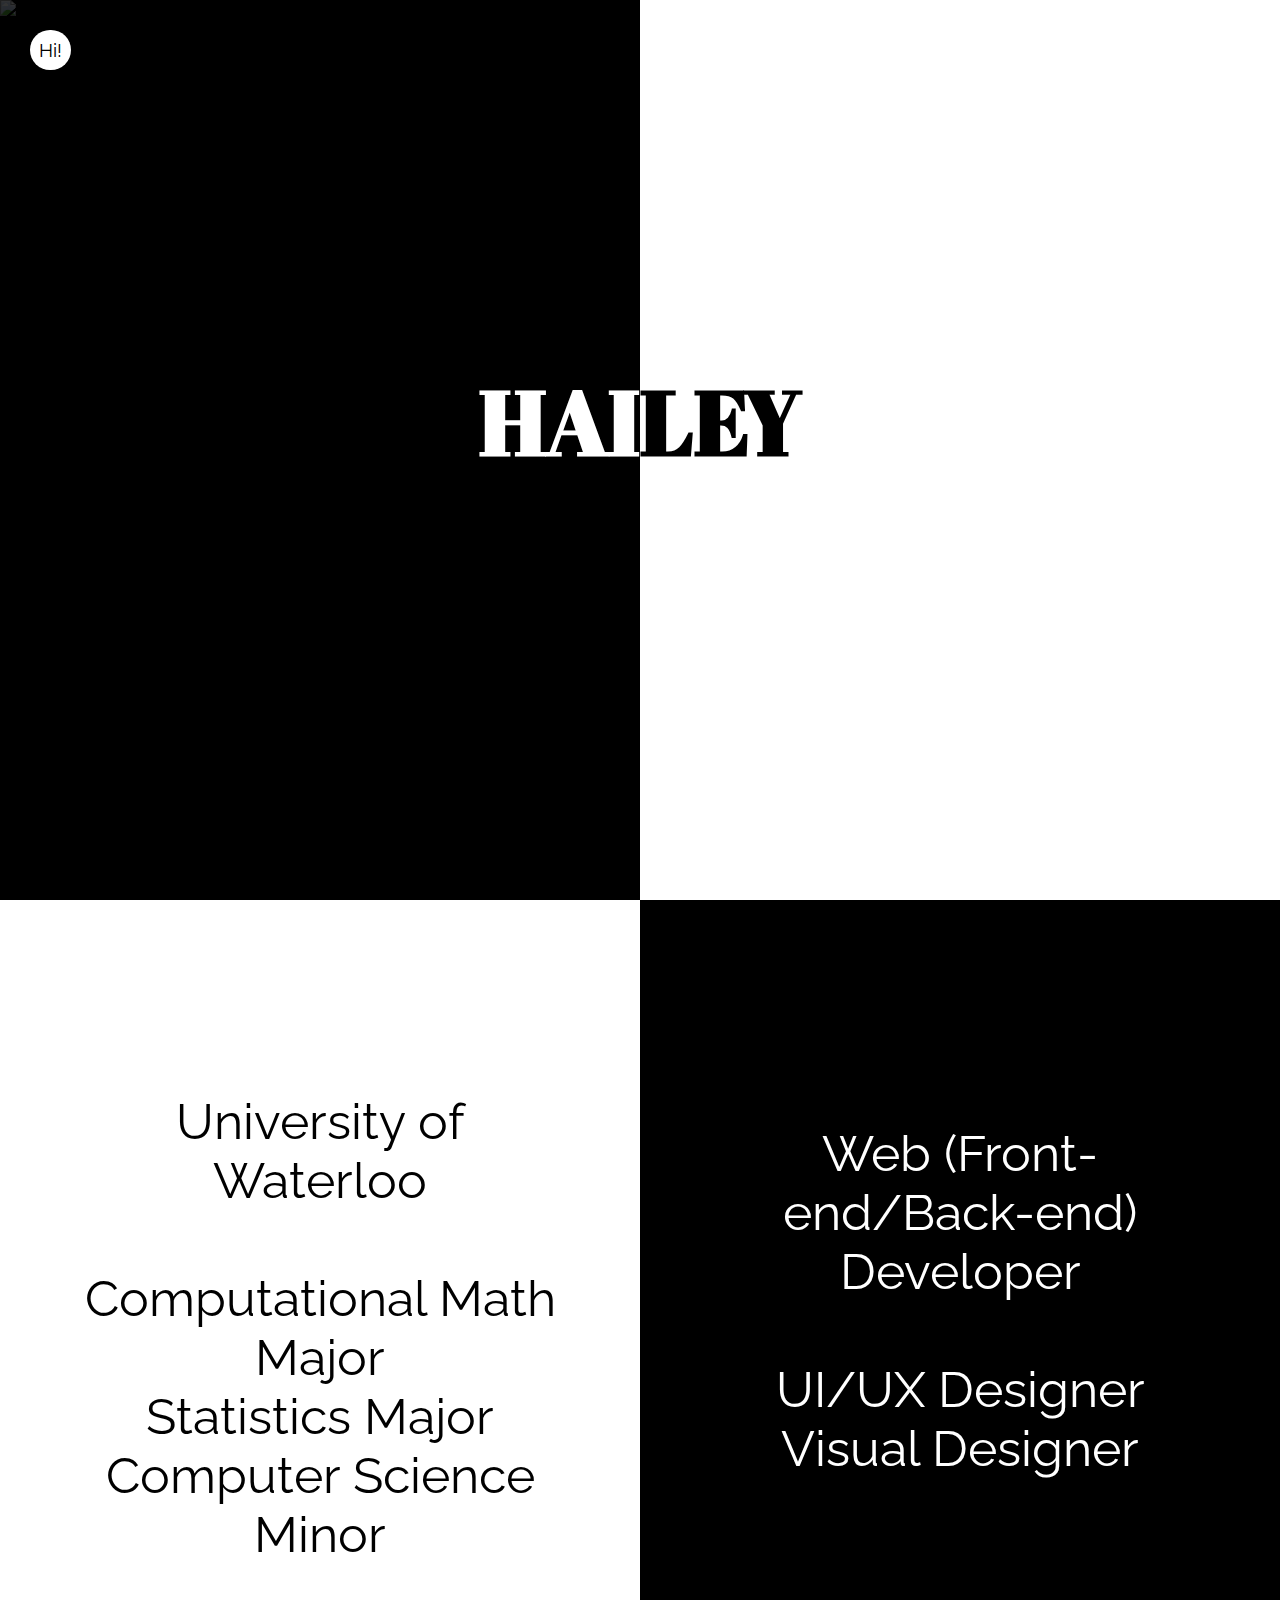
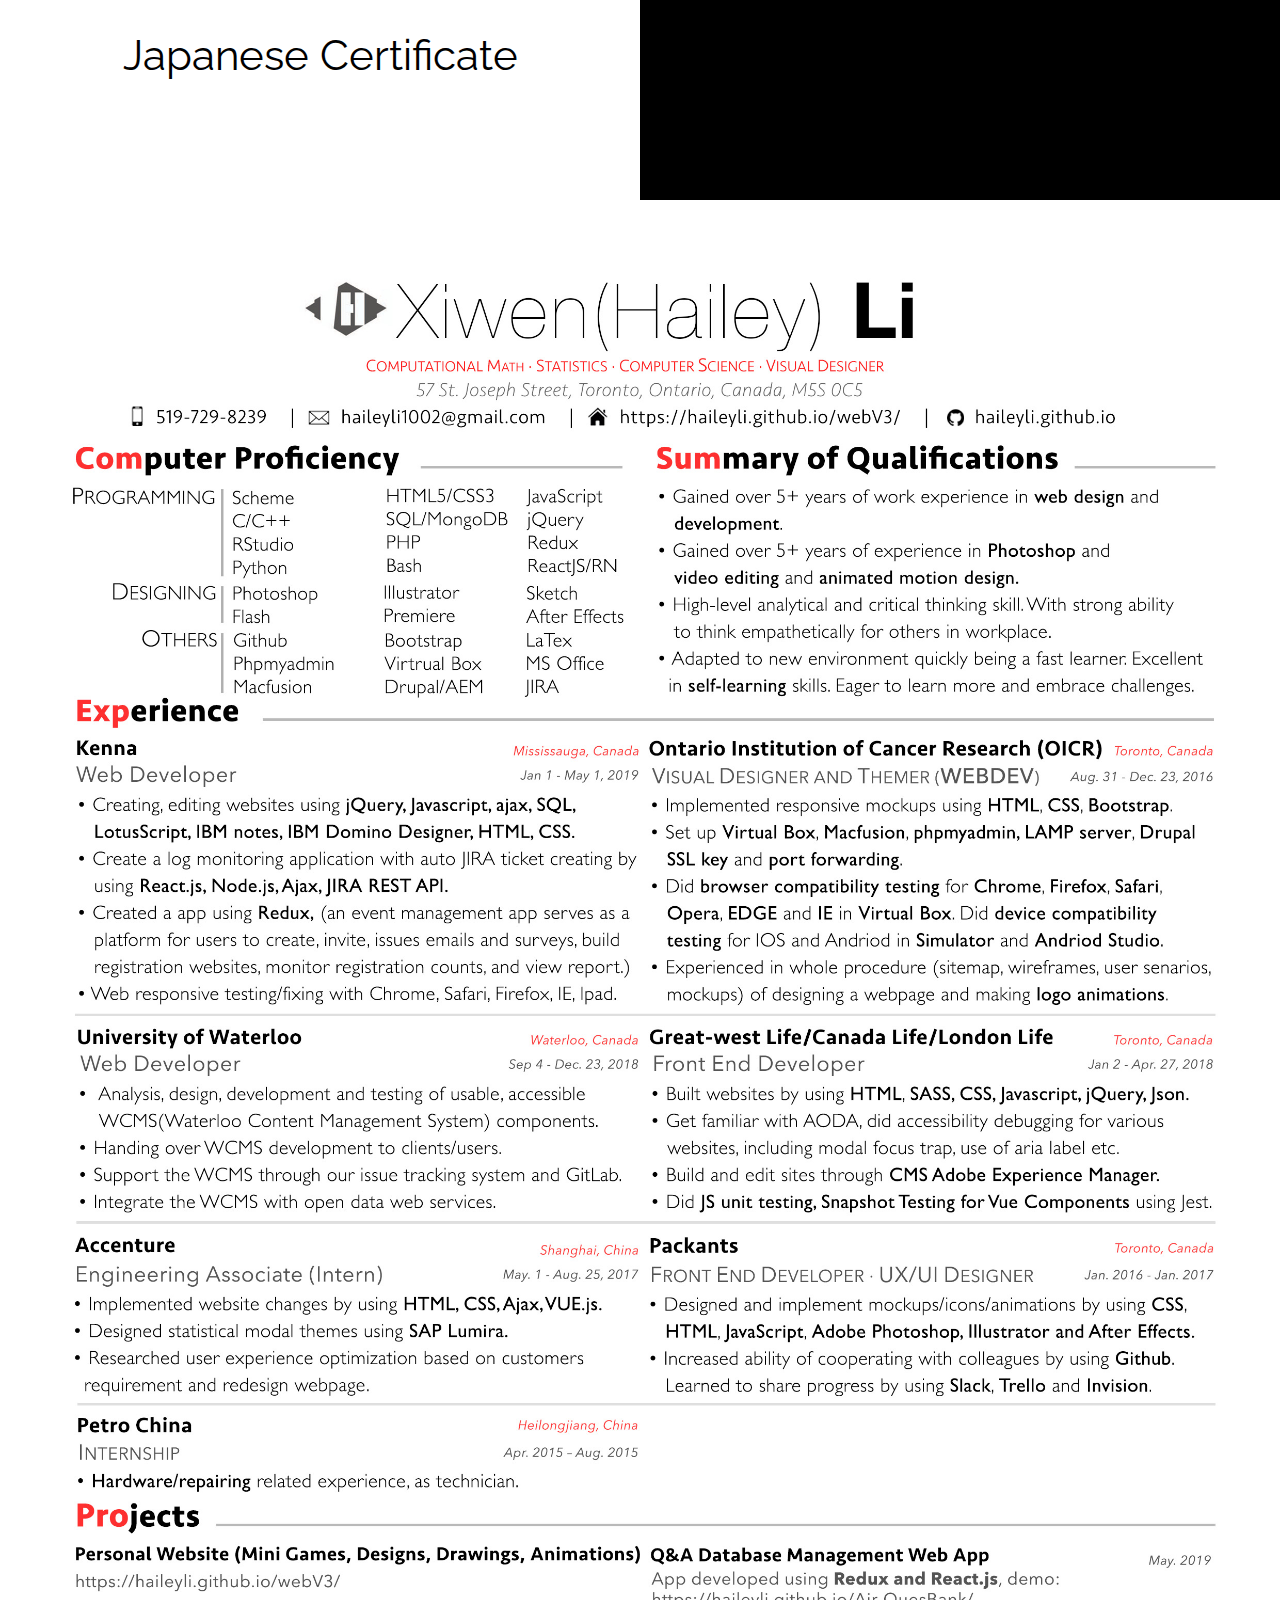
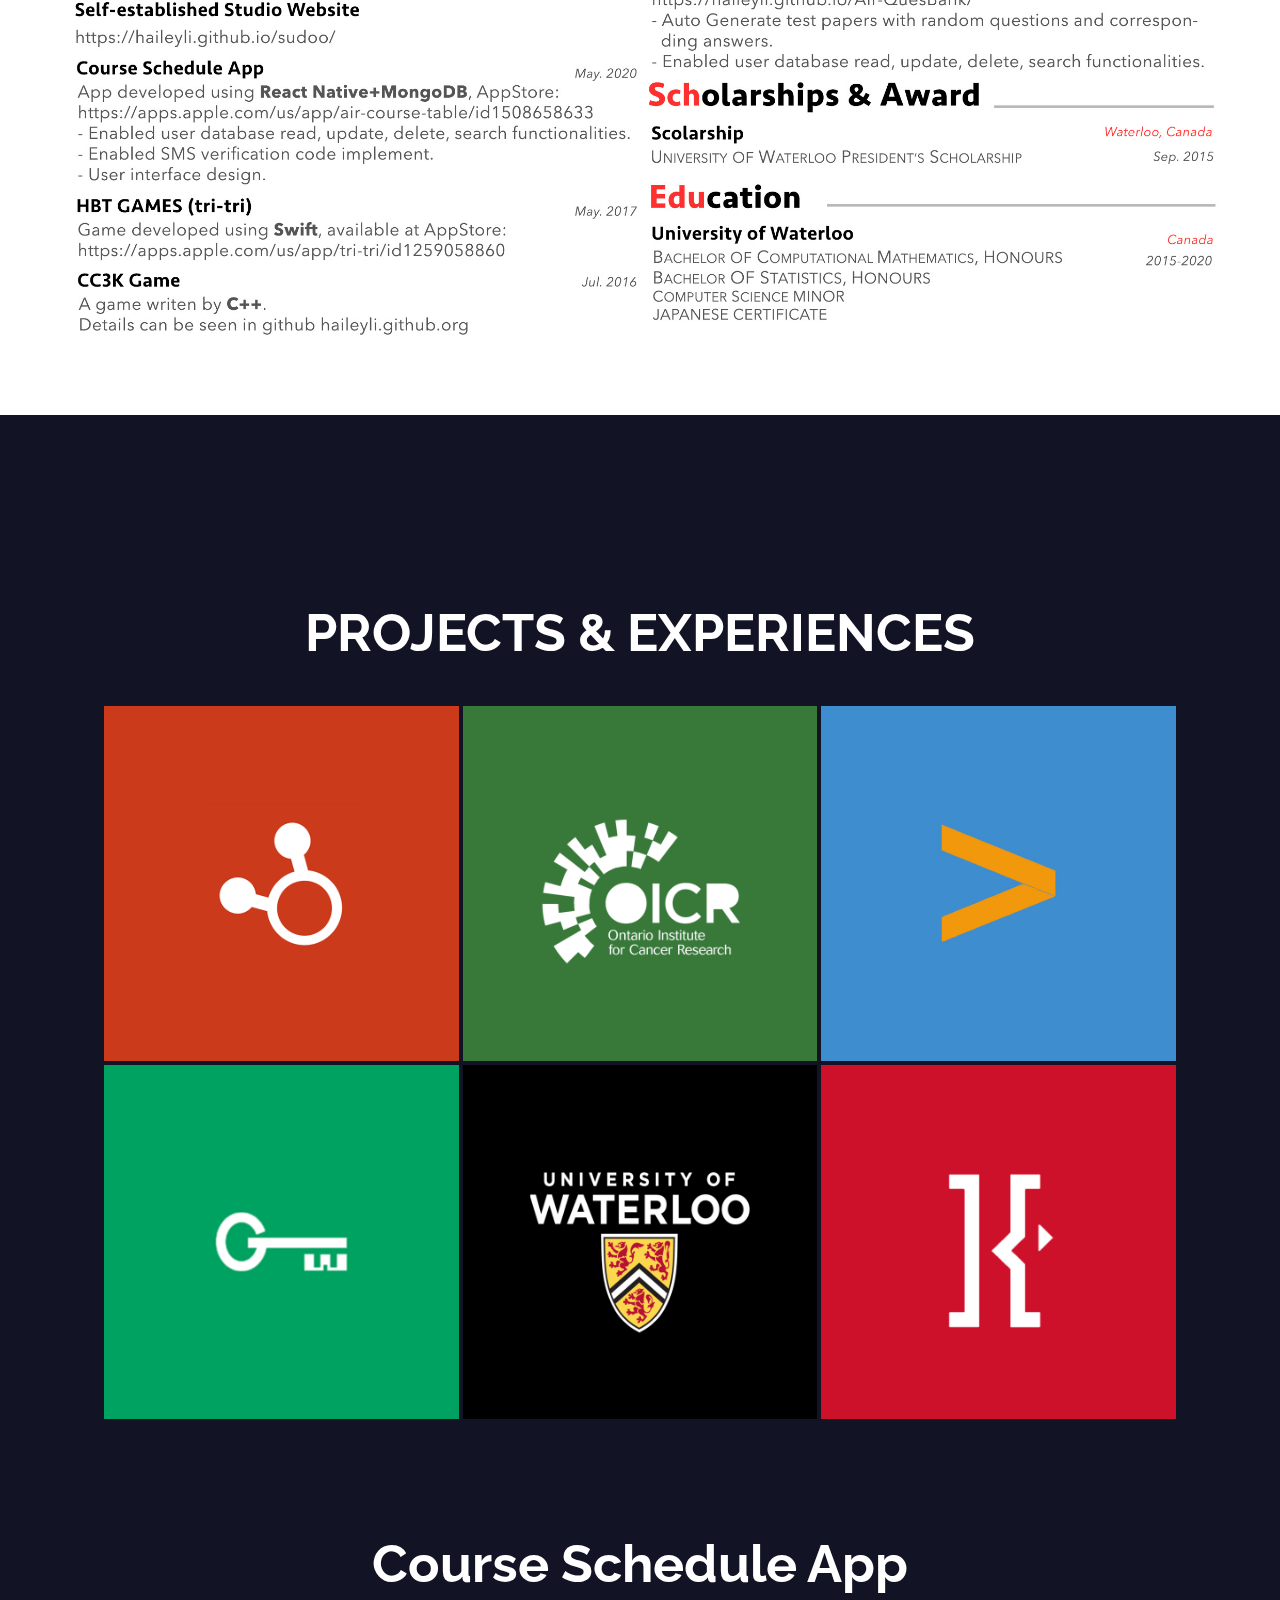
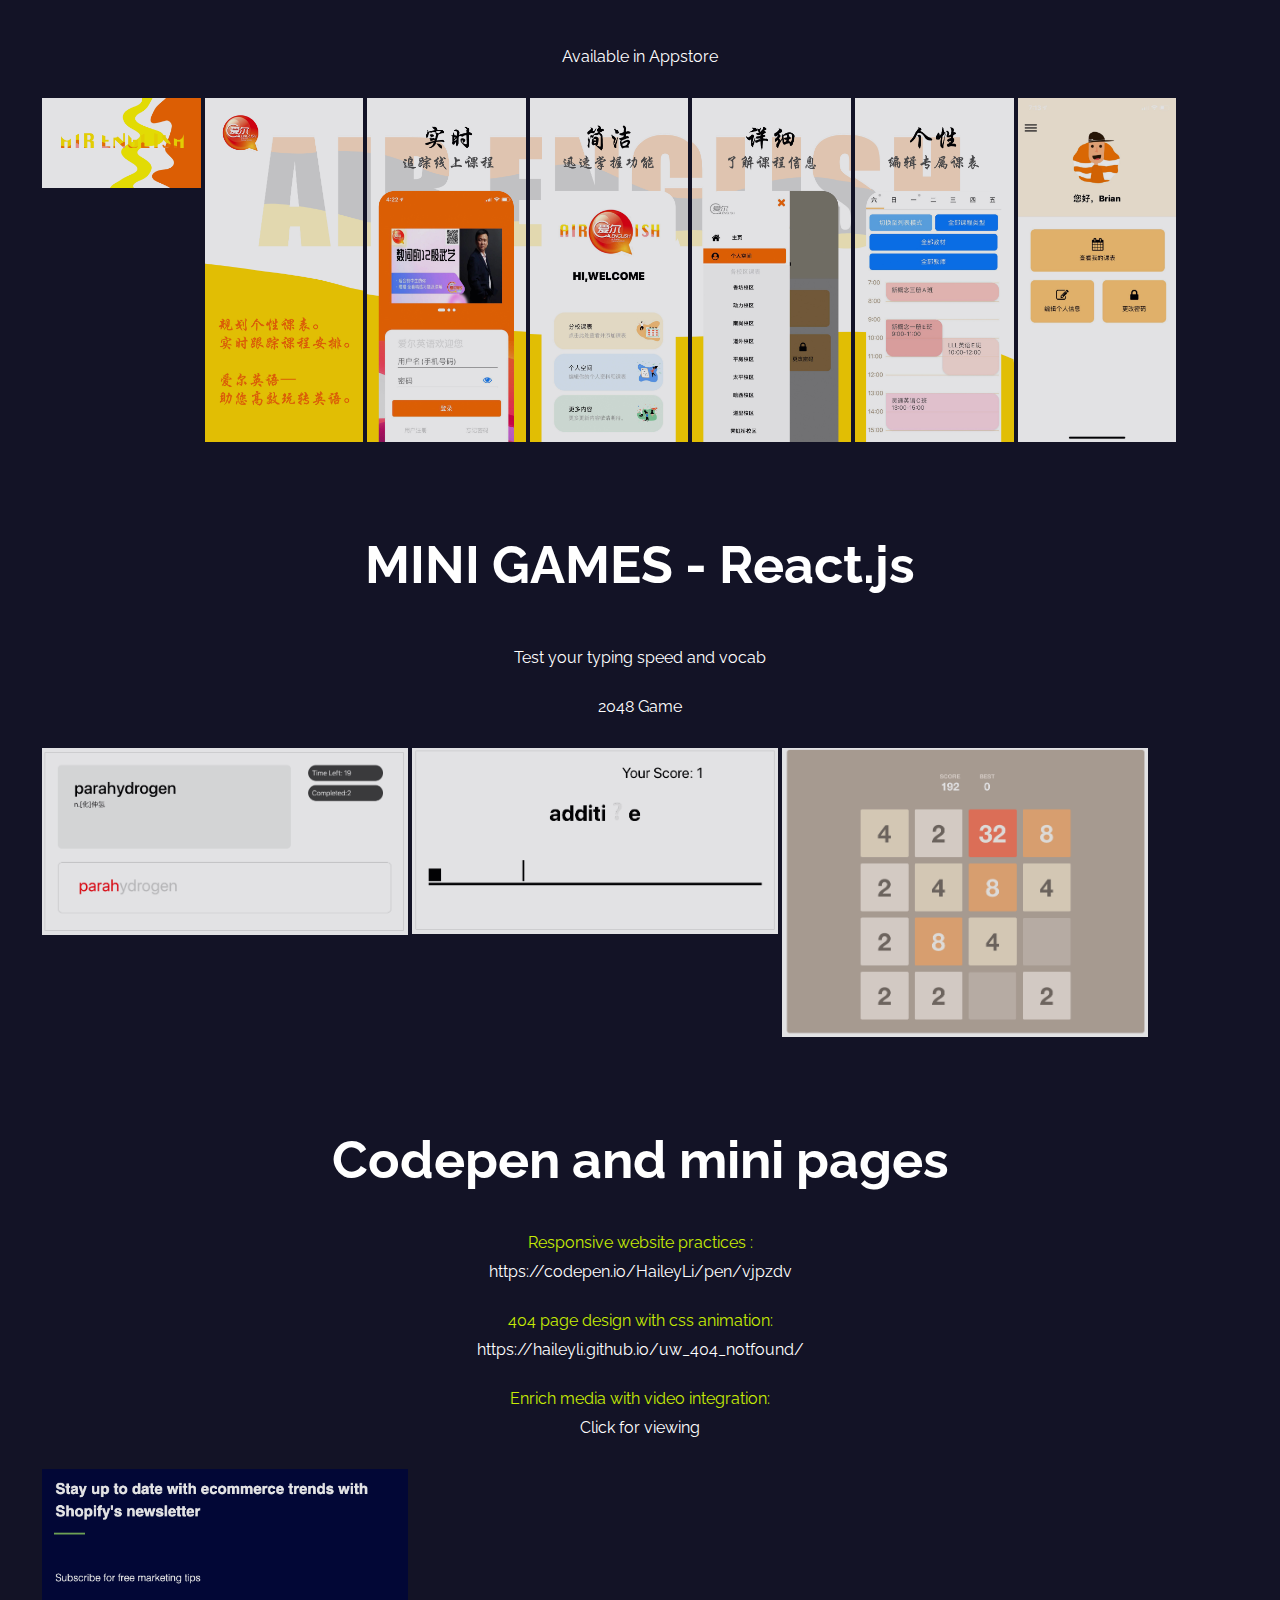
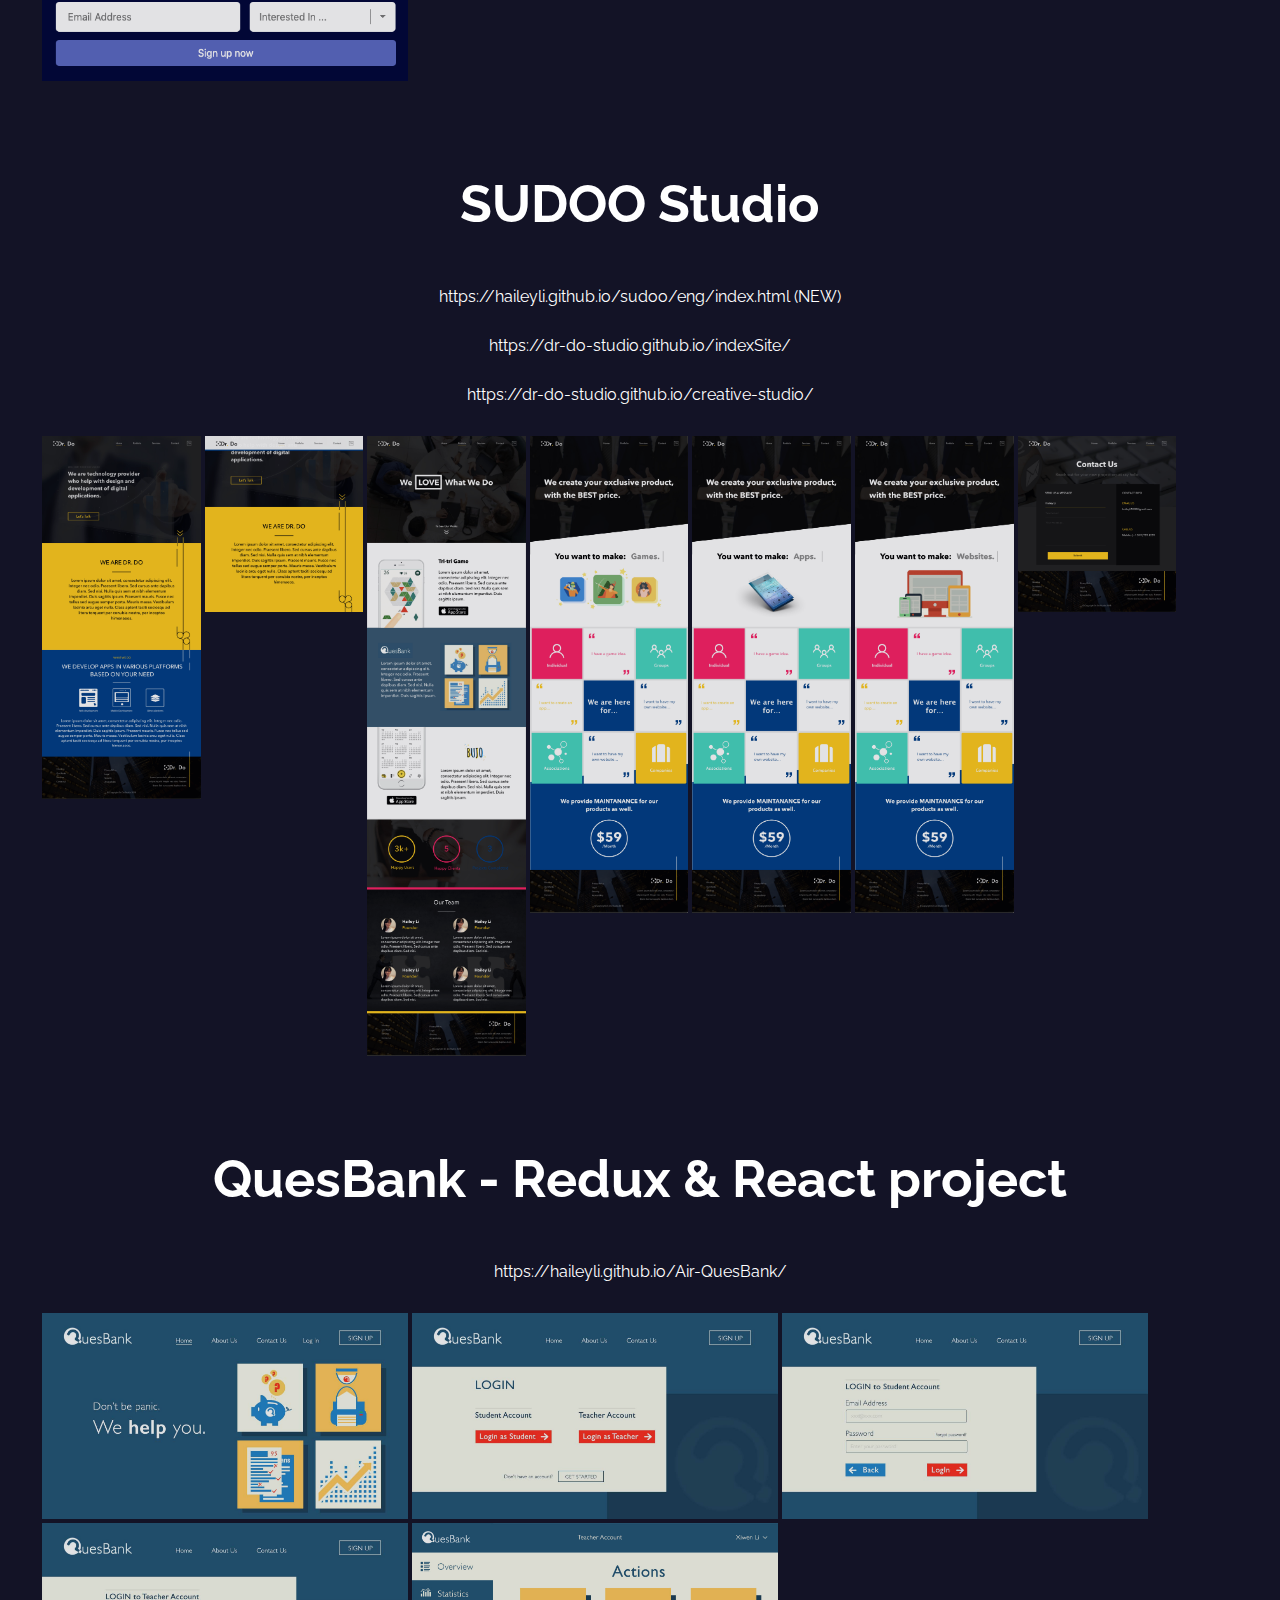
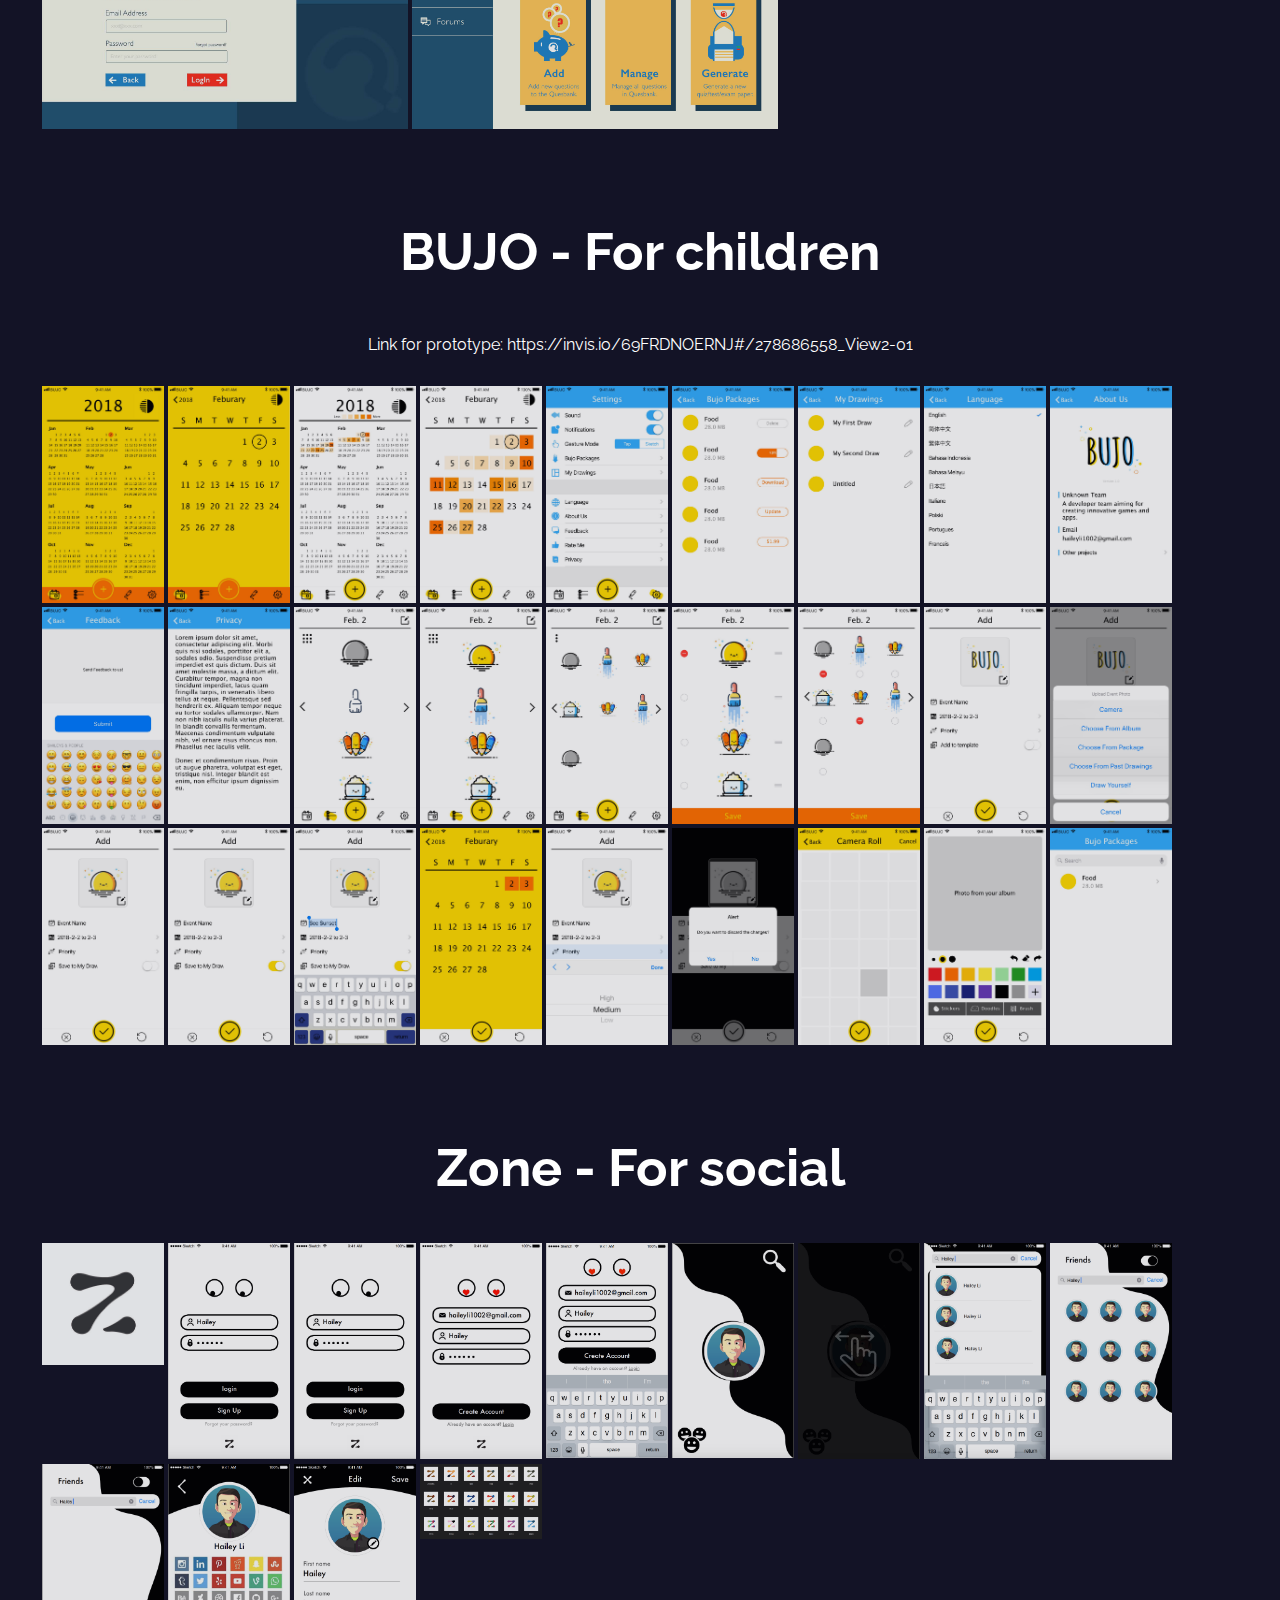
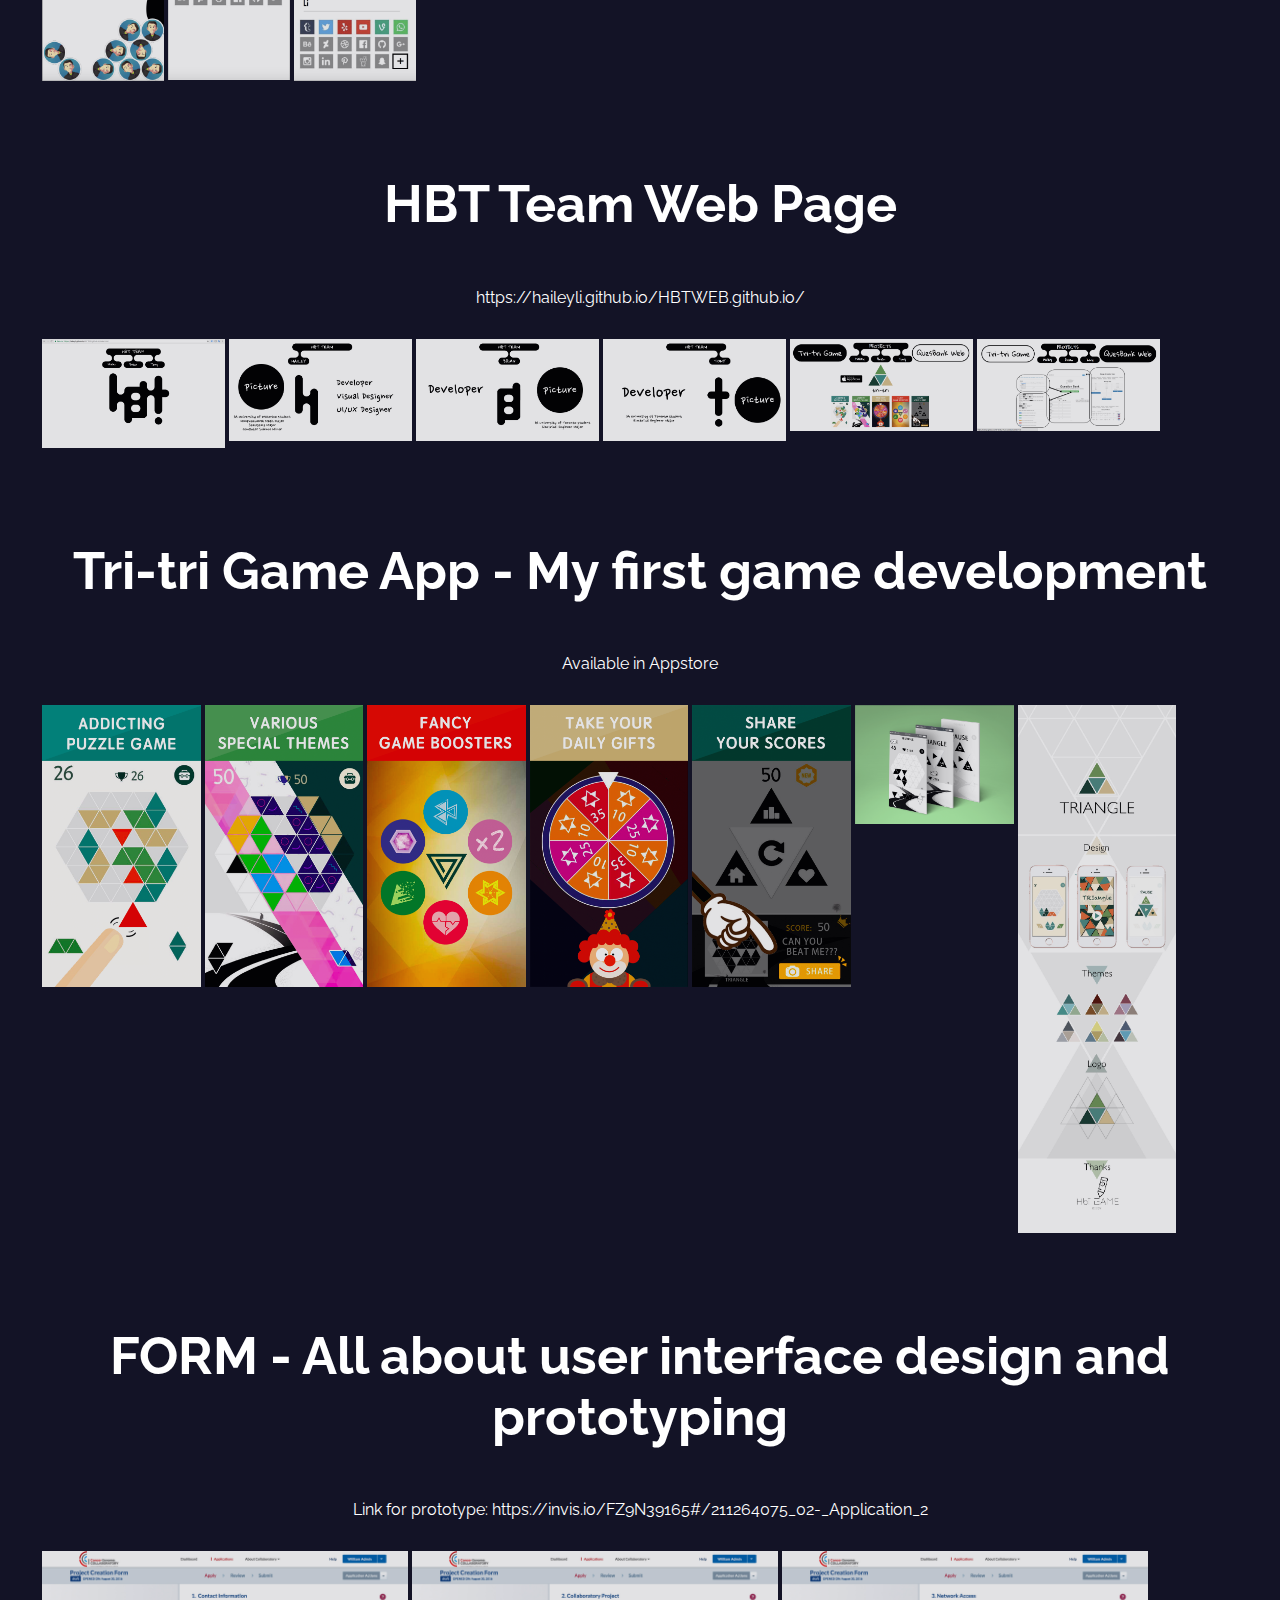
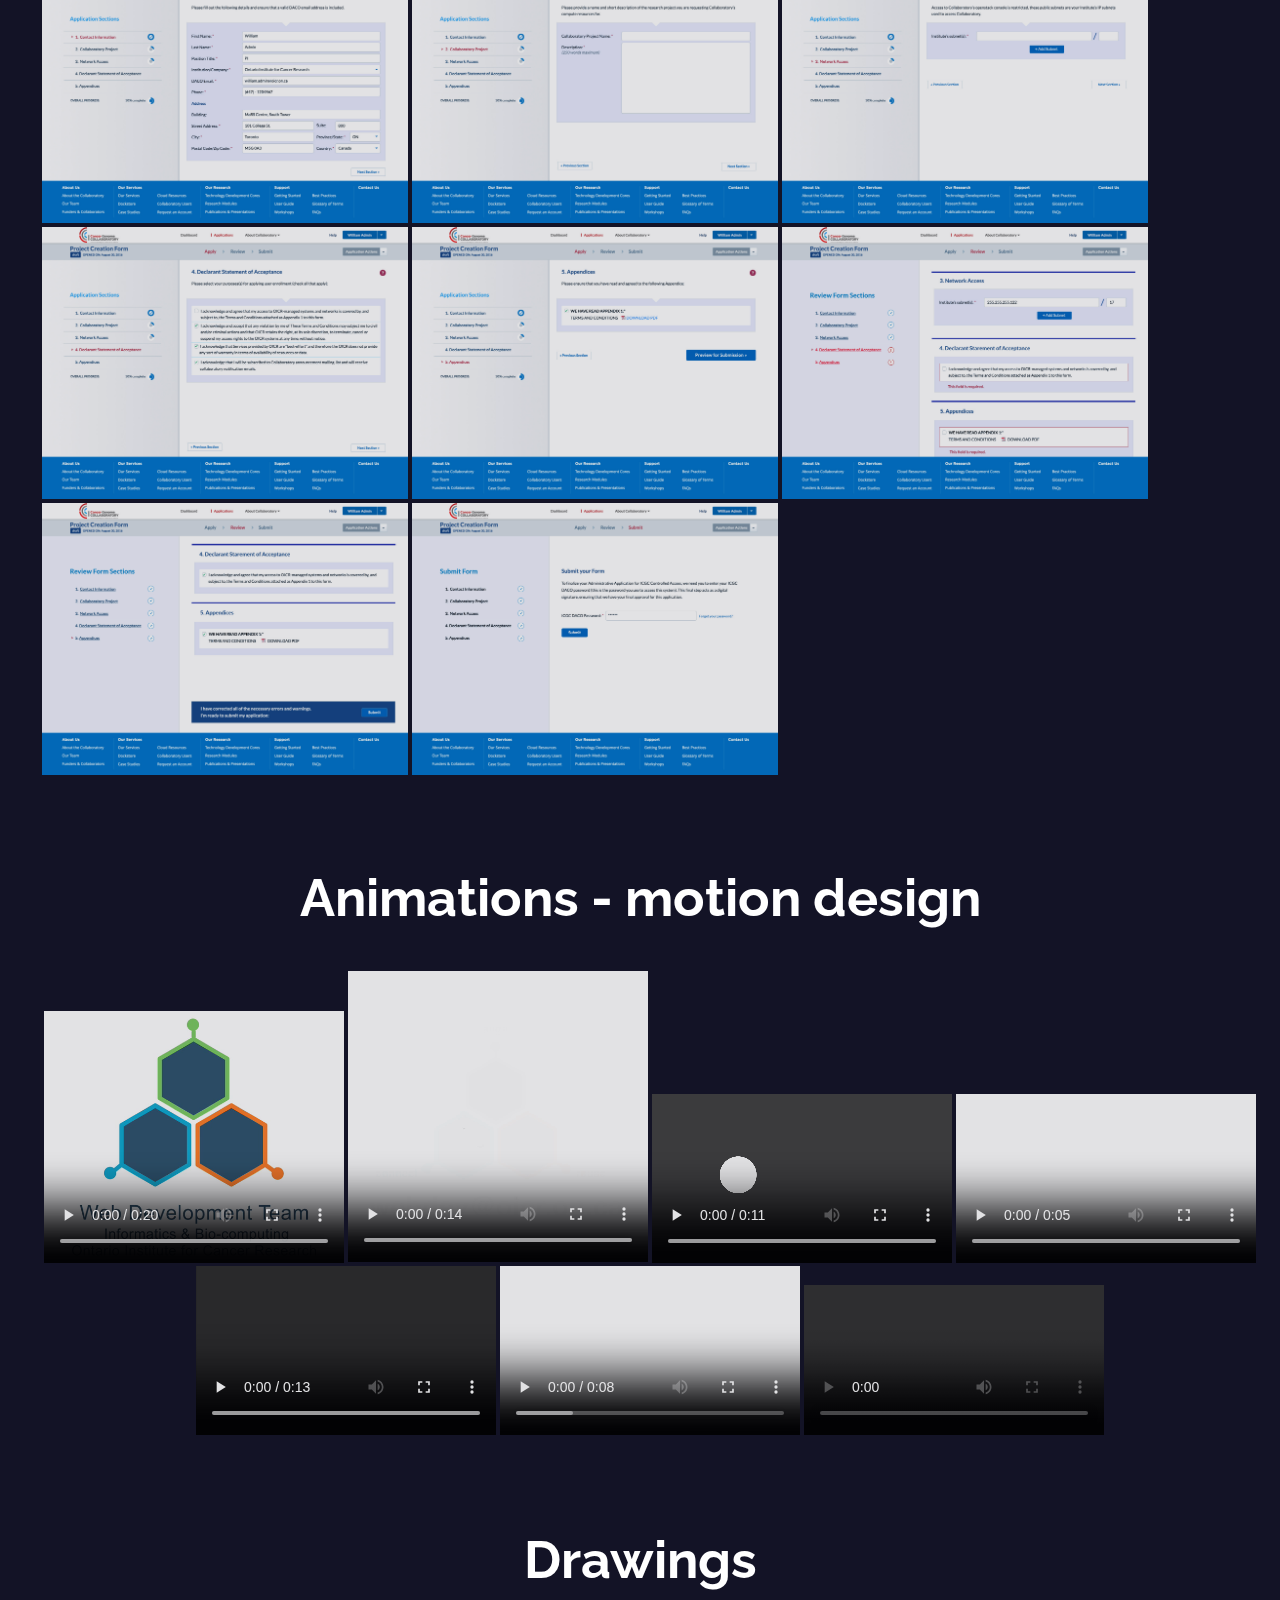
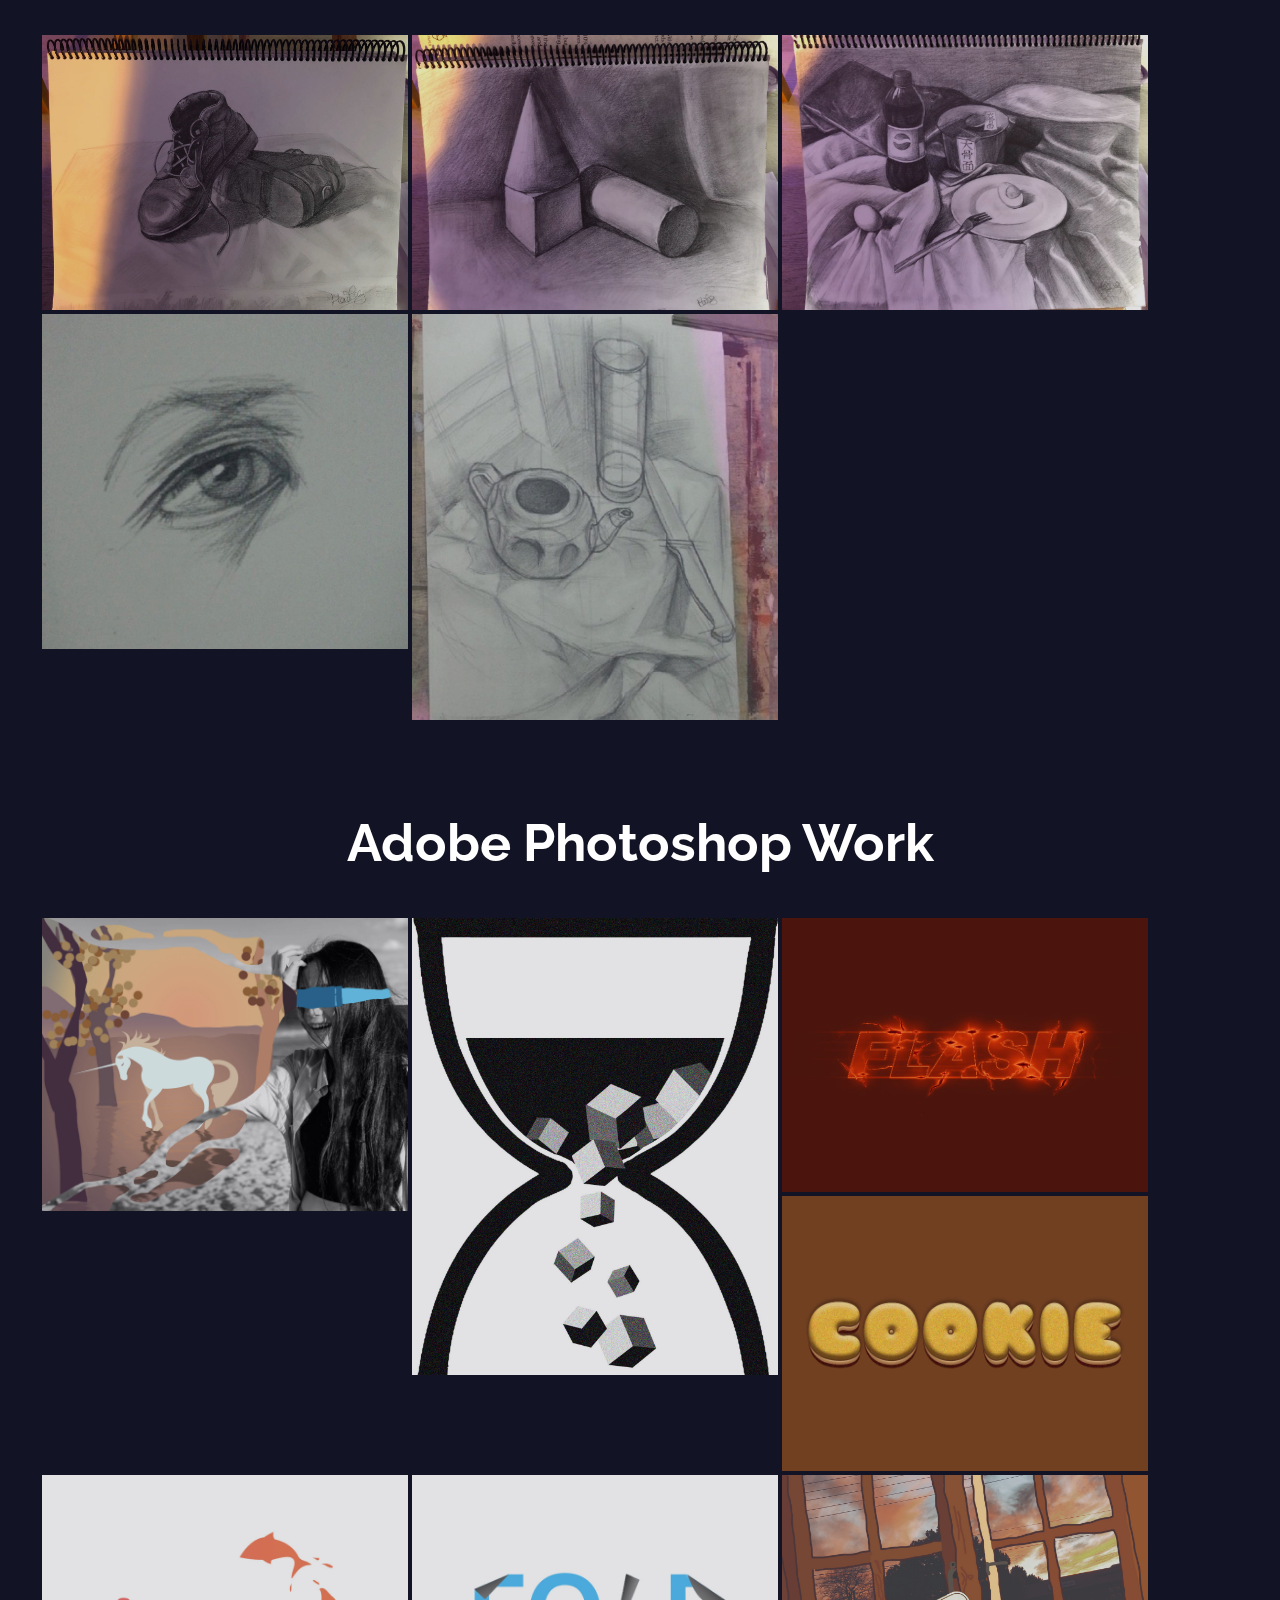
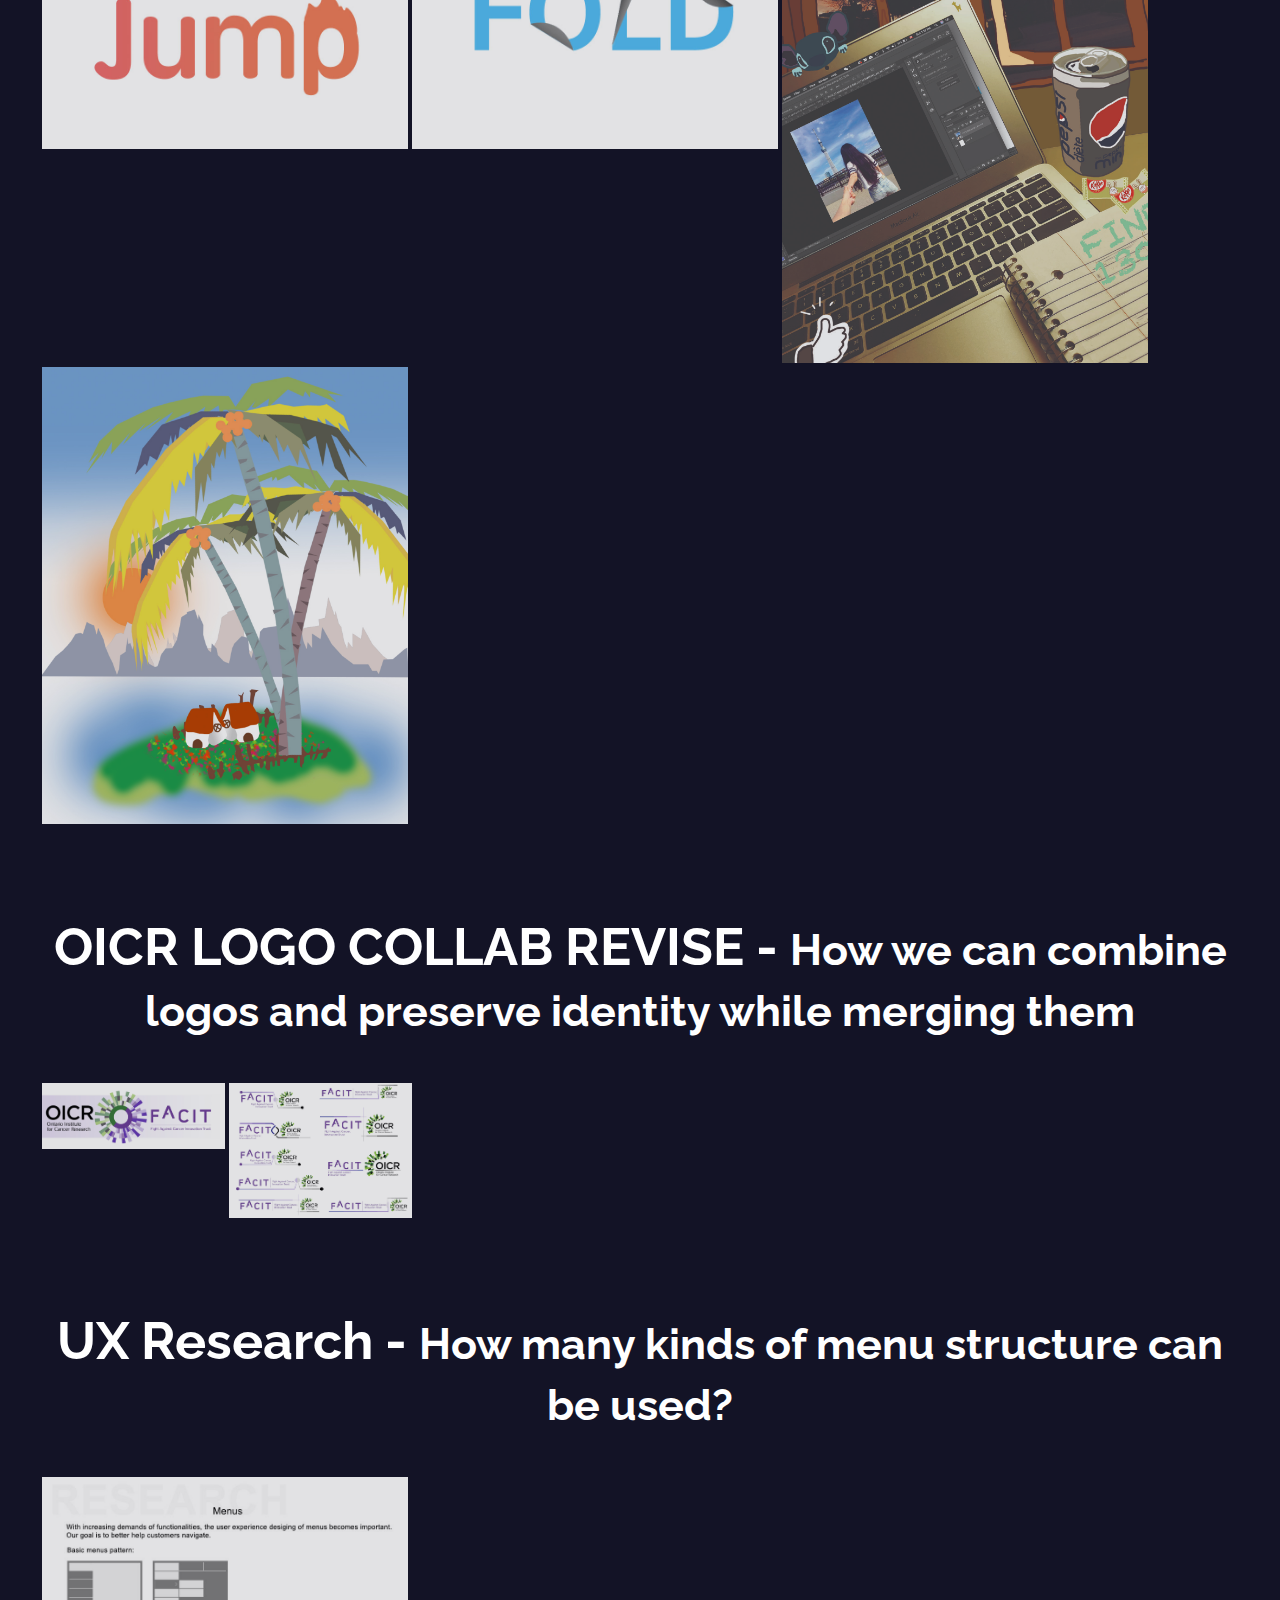
==== commit ac514f9b: "upd" ====
--- a/index.html
+++ b/index.html
@@ -176,7 +176,8 @@
                 <h2>Course Schedule App</h2>
                 <br>
                 <a class="link" target="_blank"
-                    href="https://apps.apple.com/ca/app/%E7%88%B1%E5%B0%94%E8%8B%B1%E8%AF%AD/id1508658633">Available in
+                    href="https://apps.apple.com/cn/app/%E7%88%B1%E5%B0%94%E8%8B%B1%E8%AF%AD/id1508658633?l=en">Available
+                    in
                     Appstore</a>
                 <div id="photos">
                     <ul id="photo-gallery">
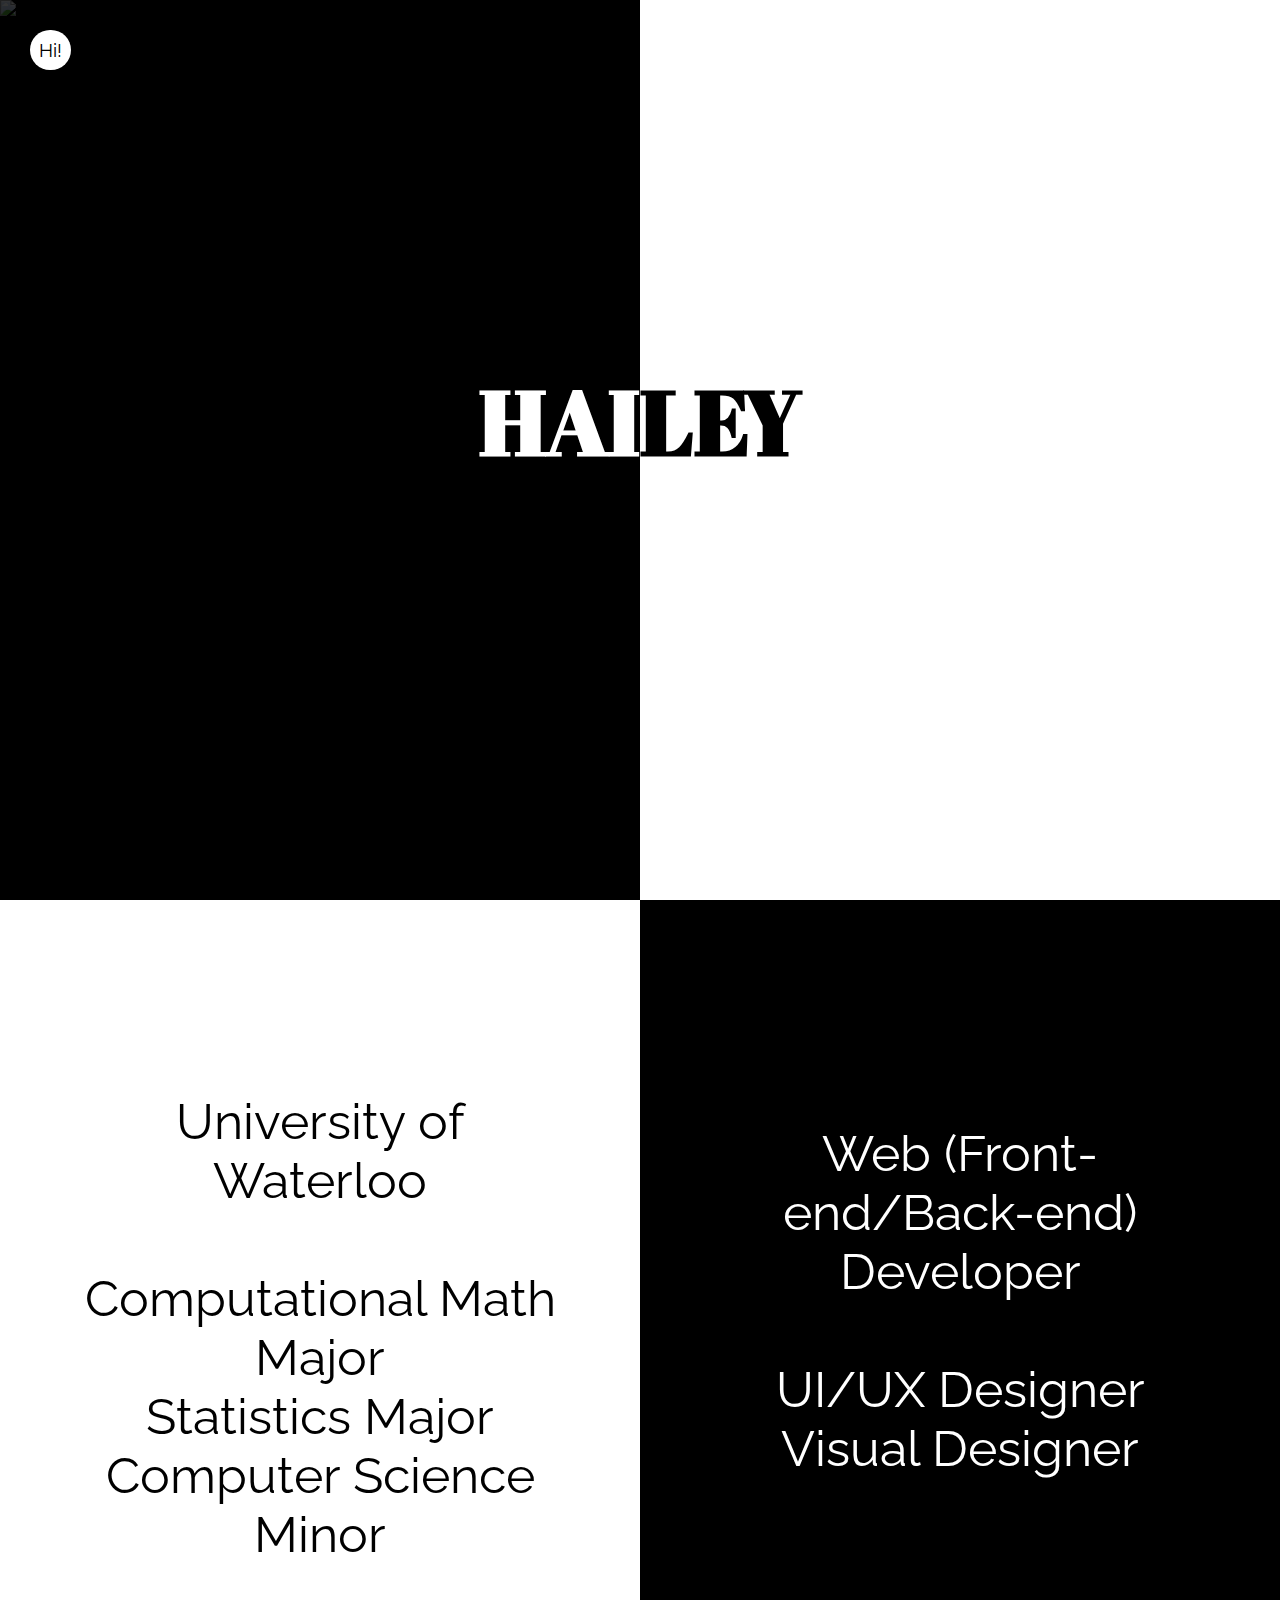
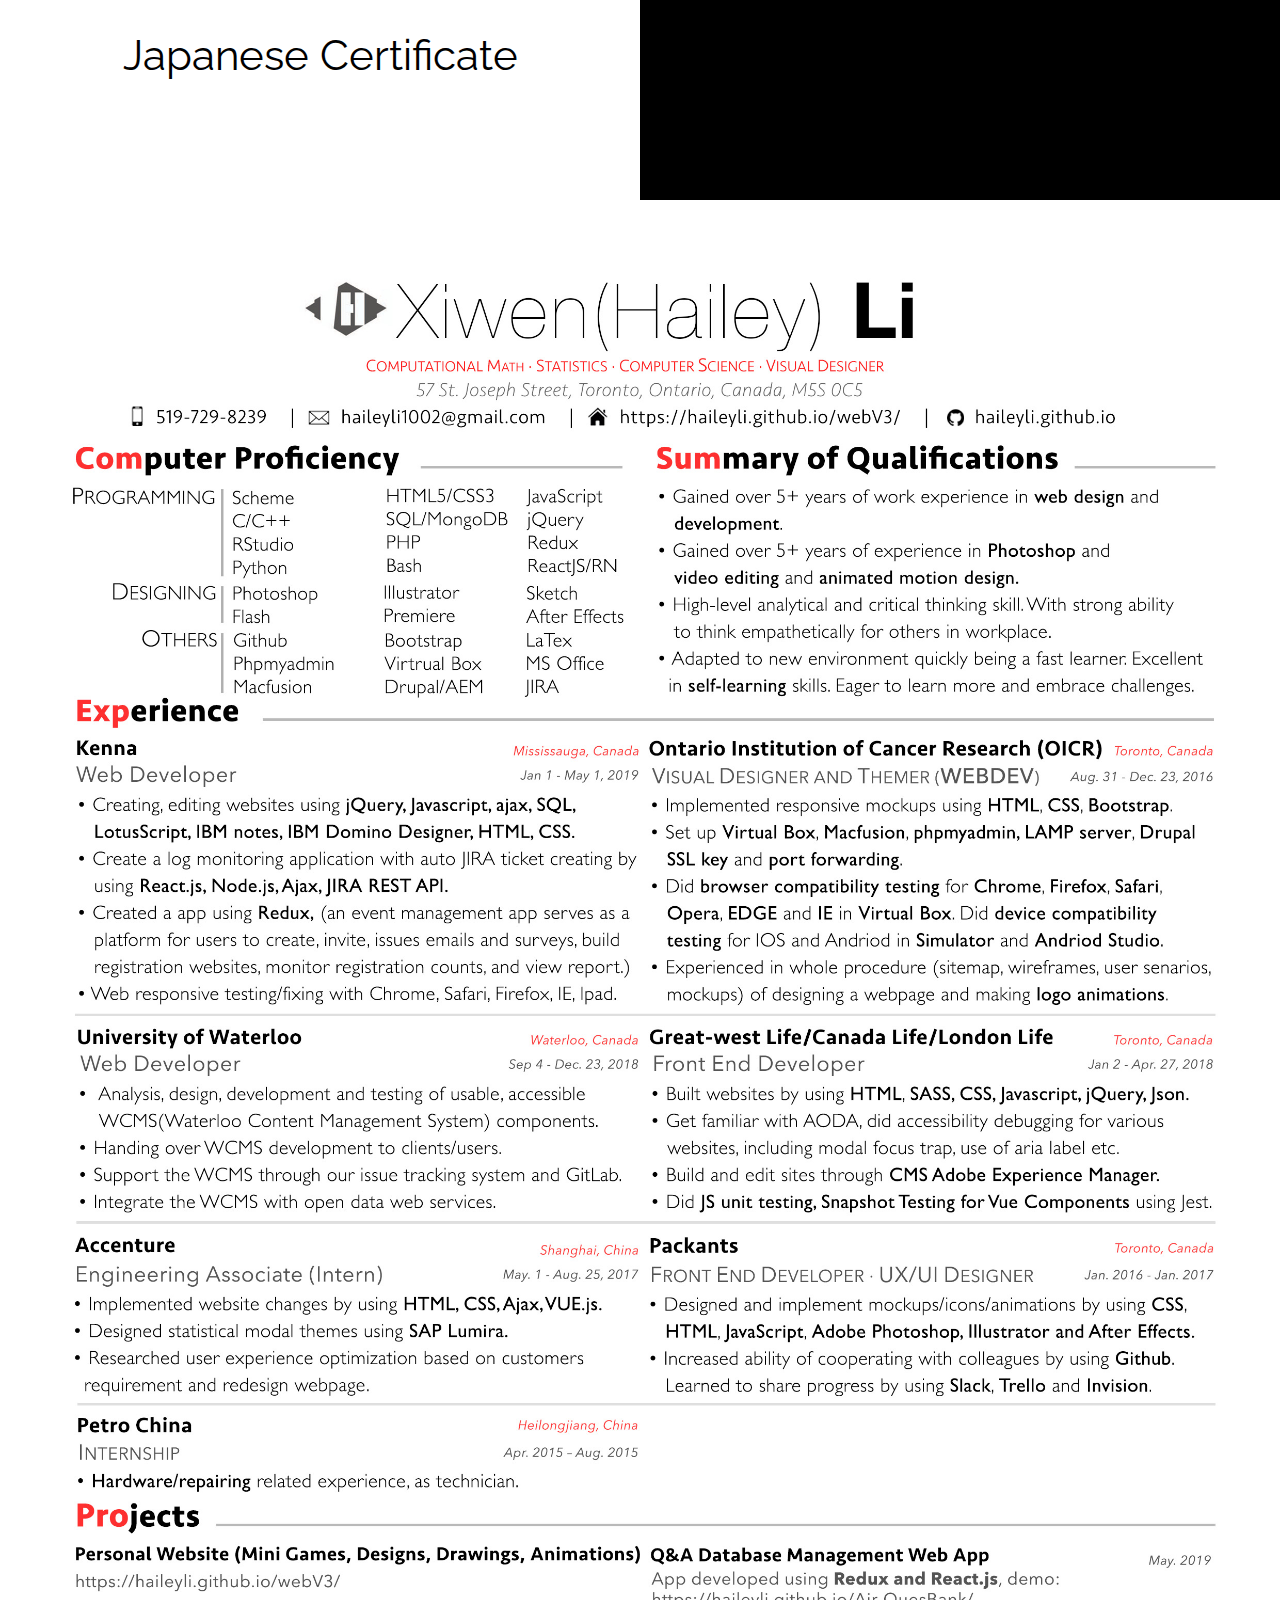
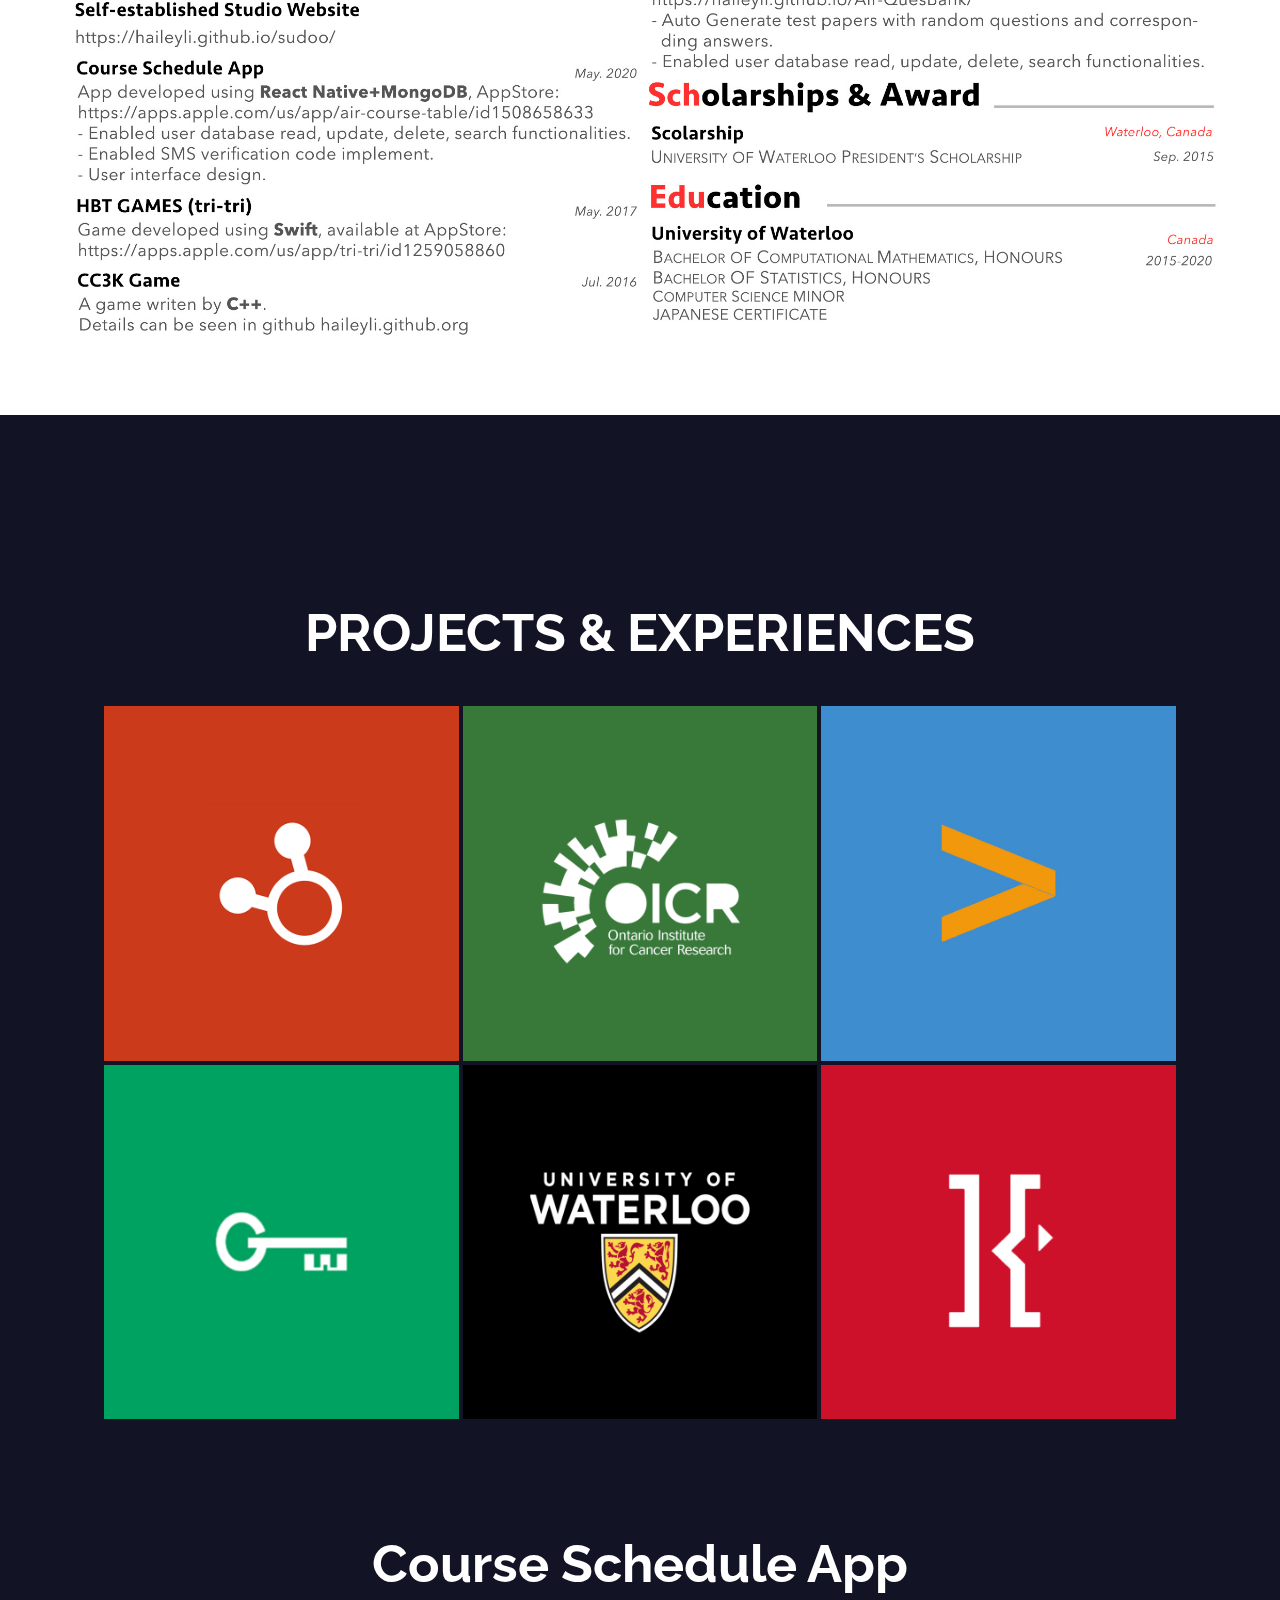
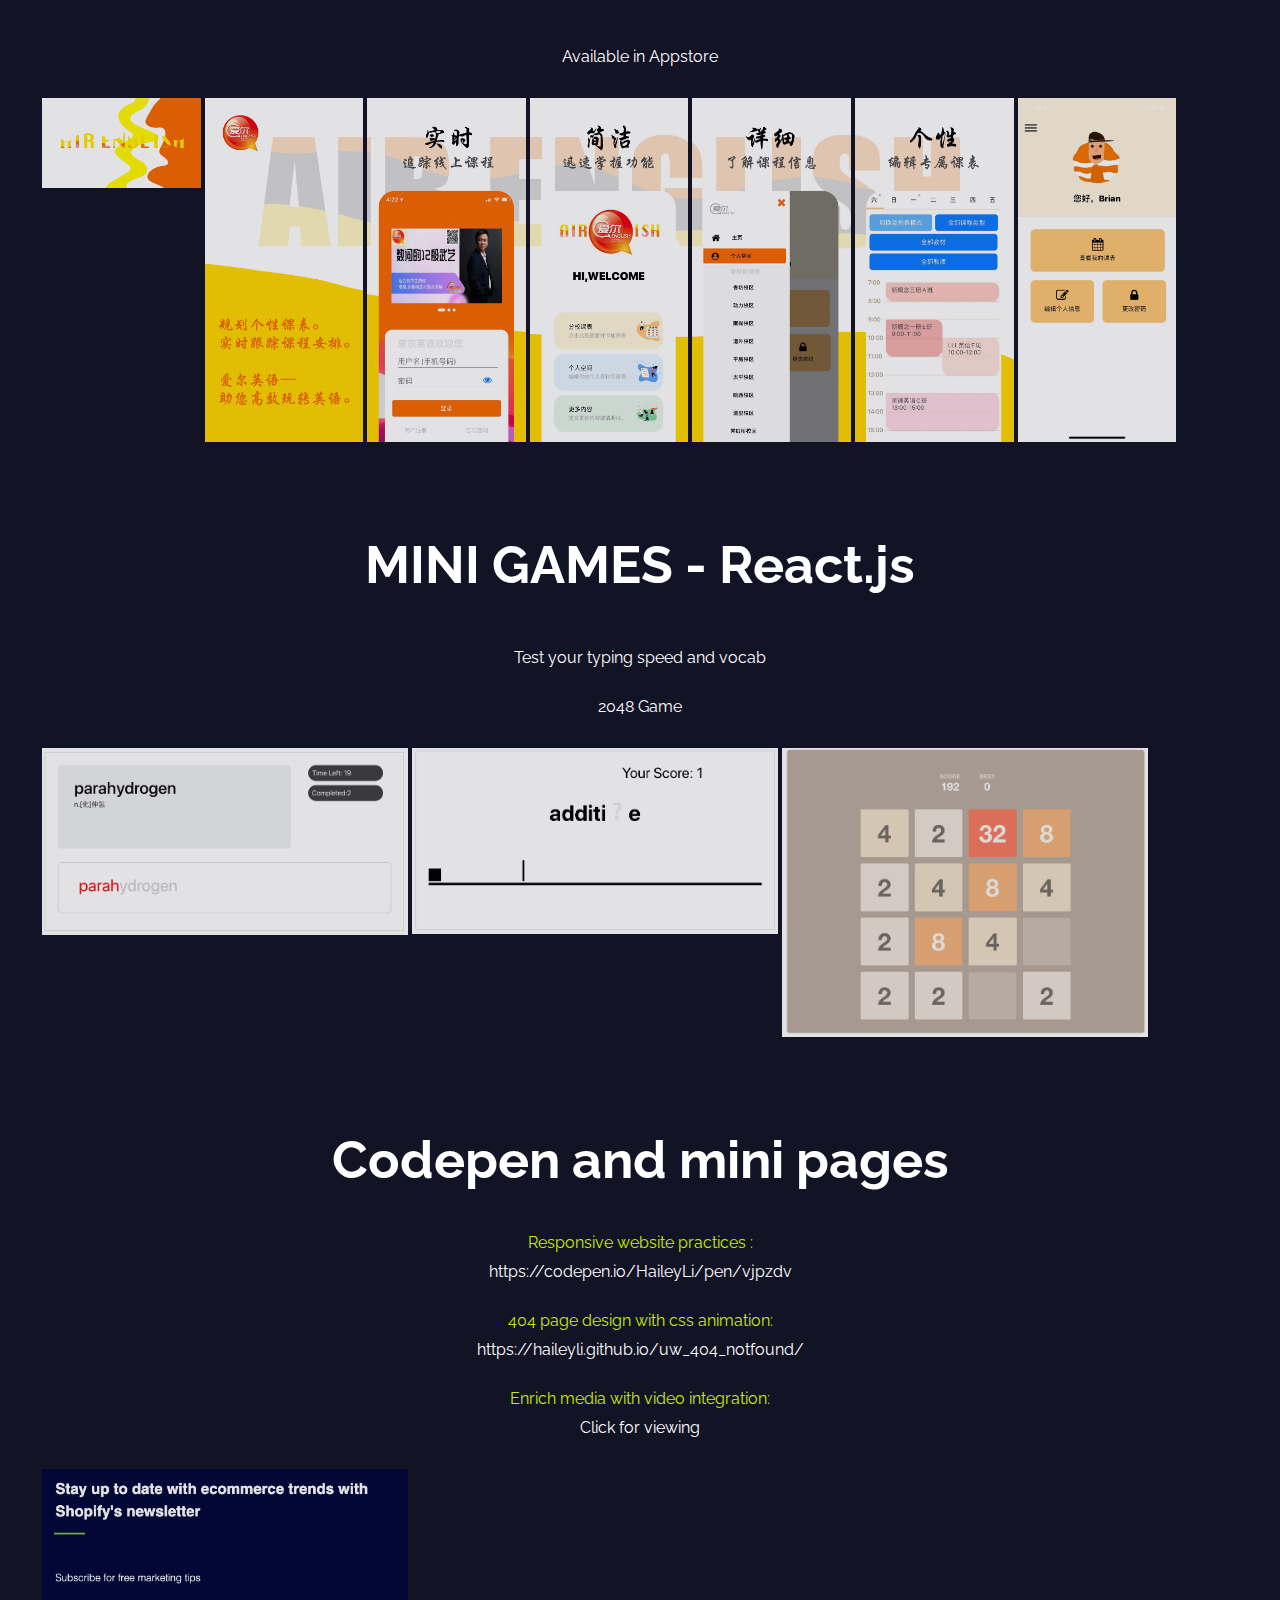
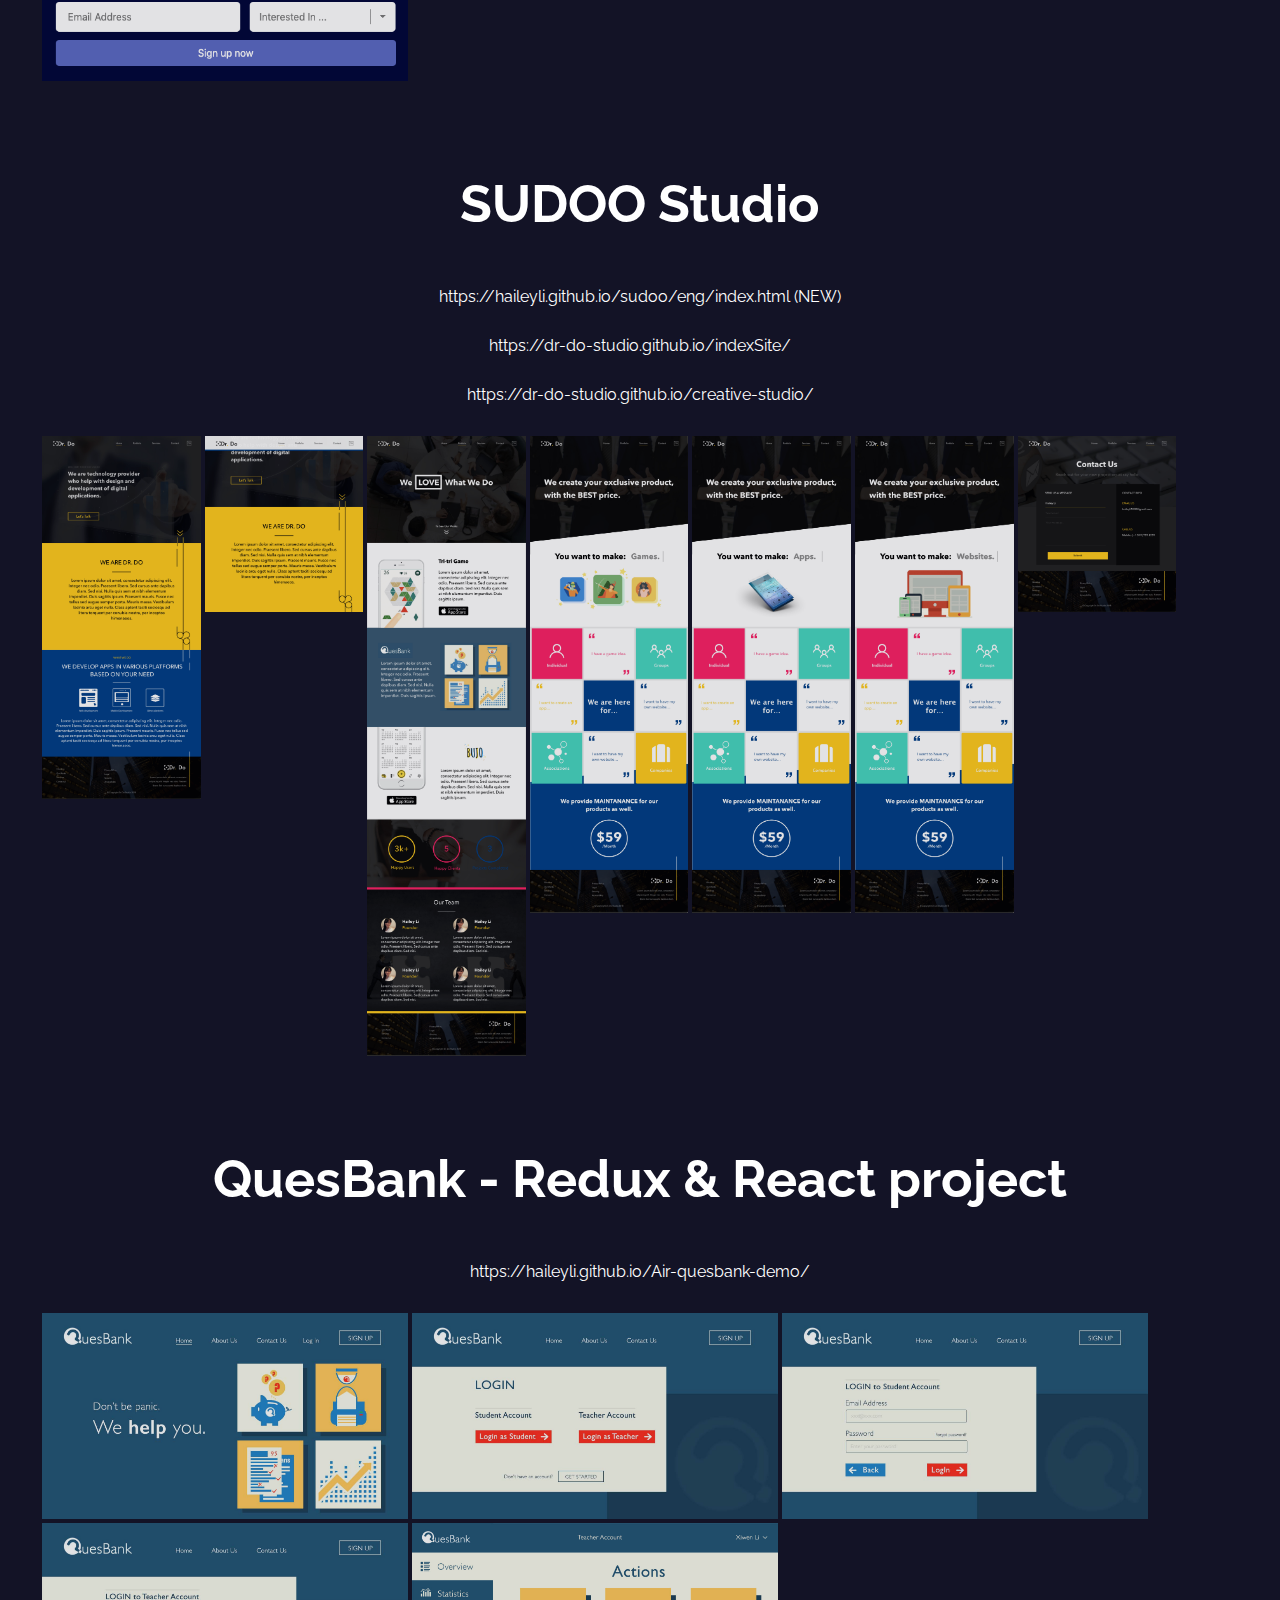
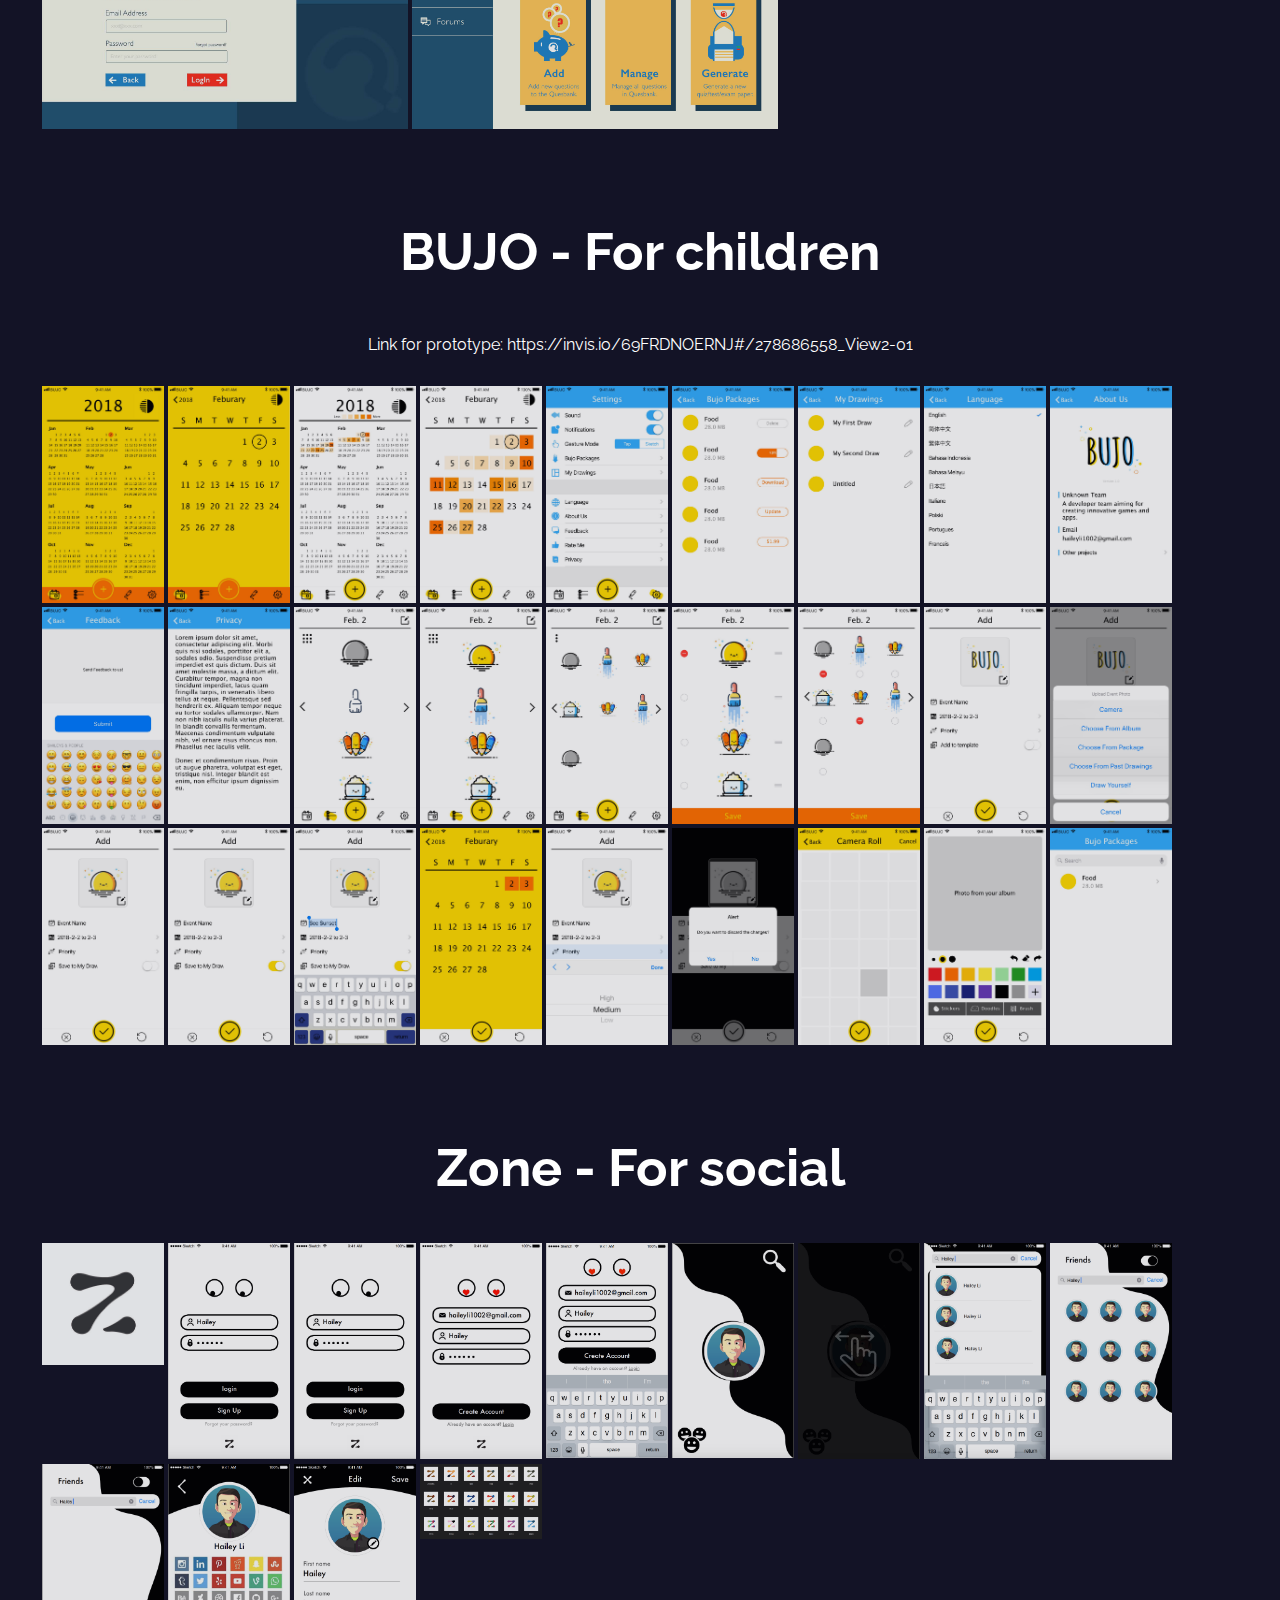
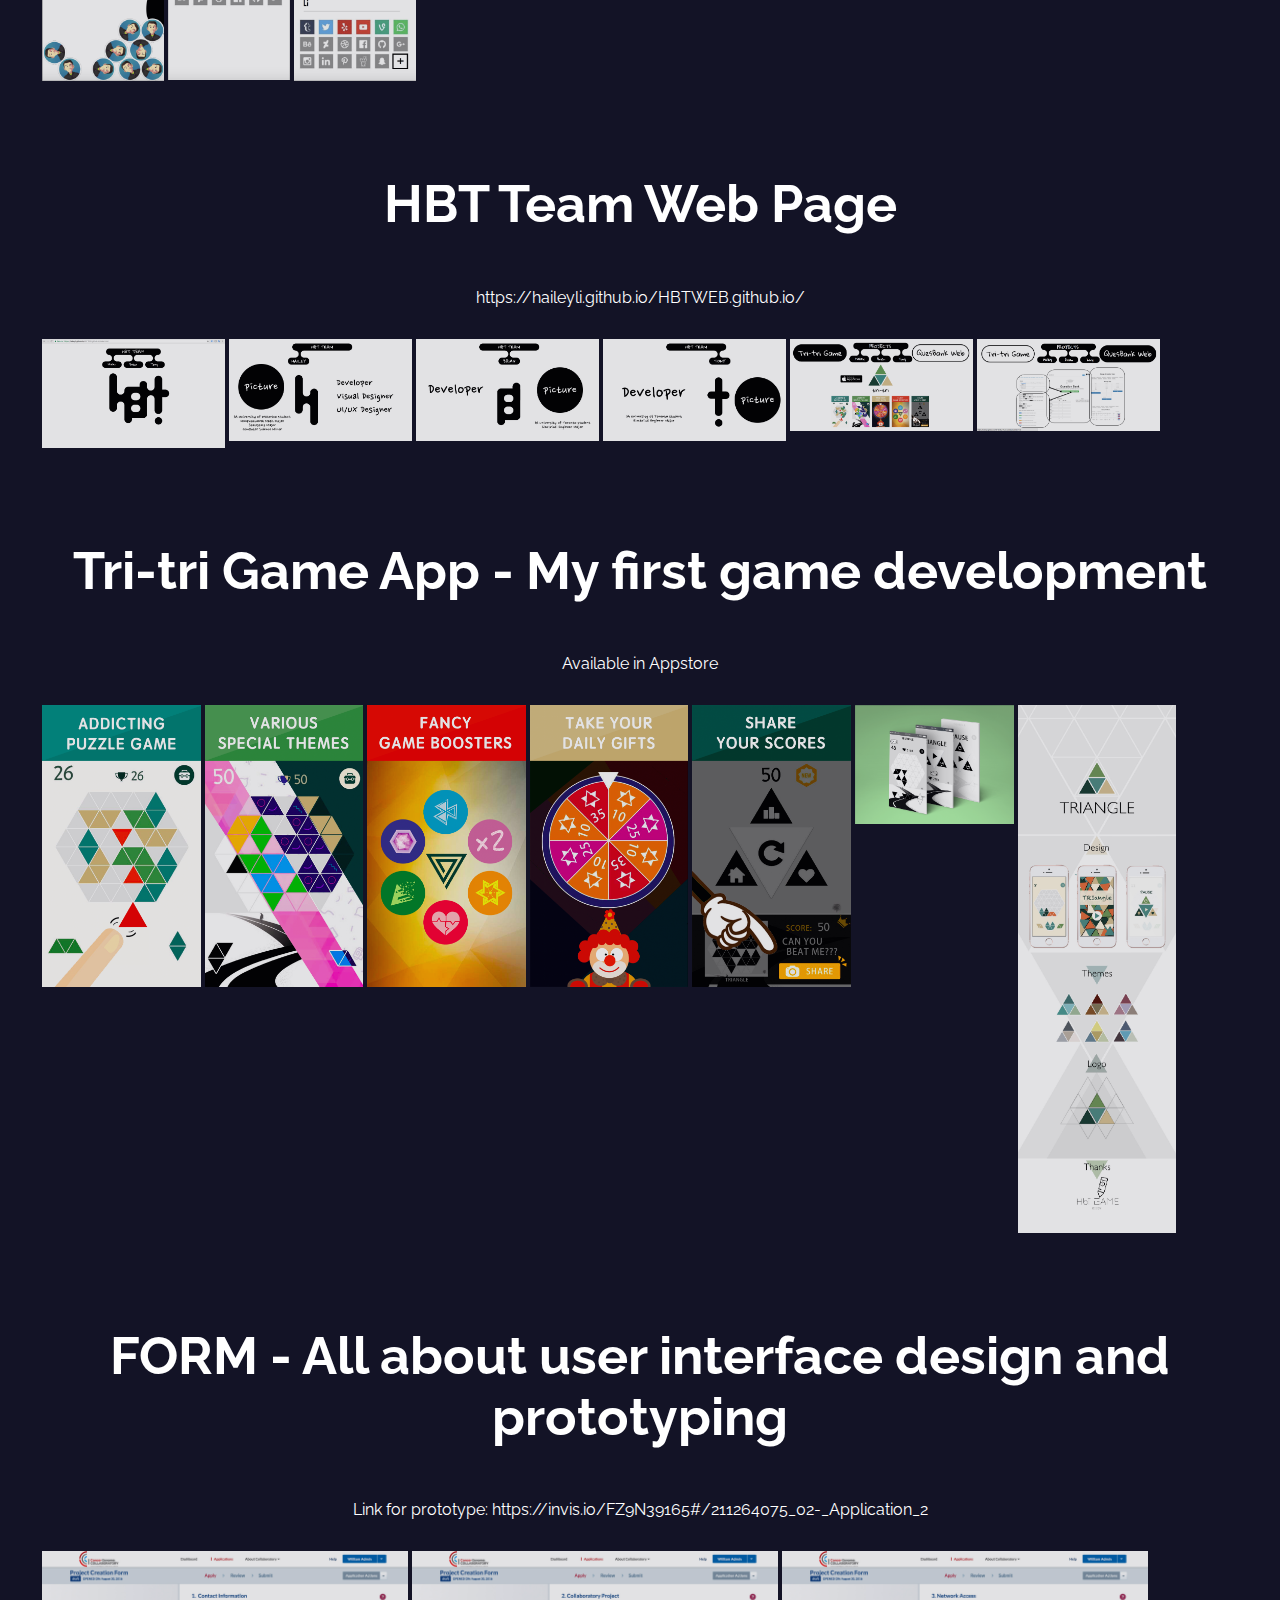
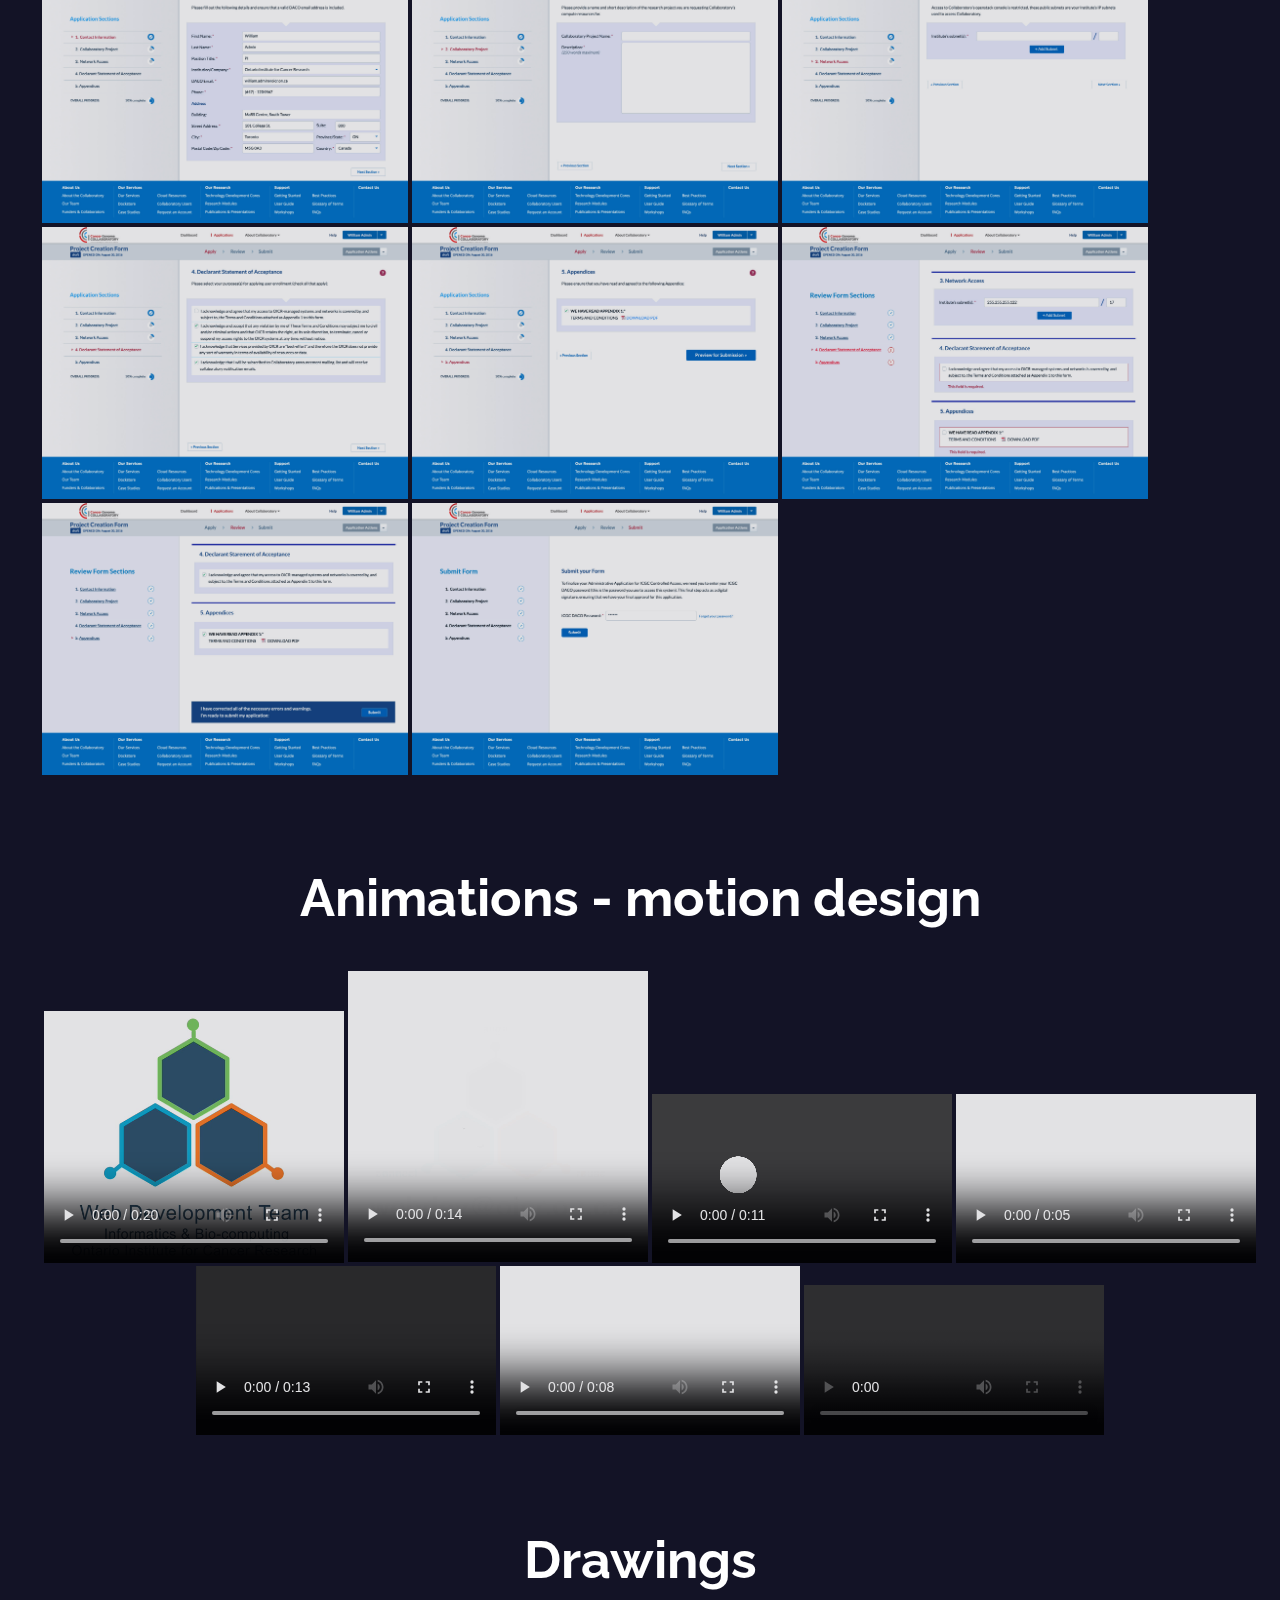
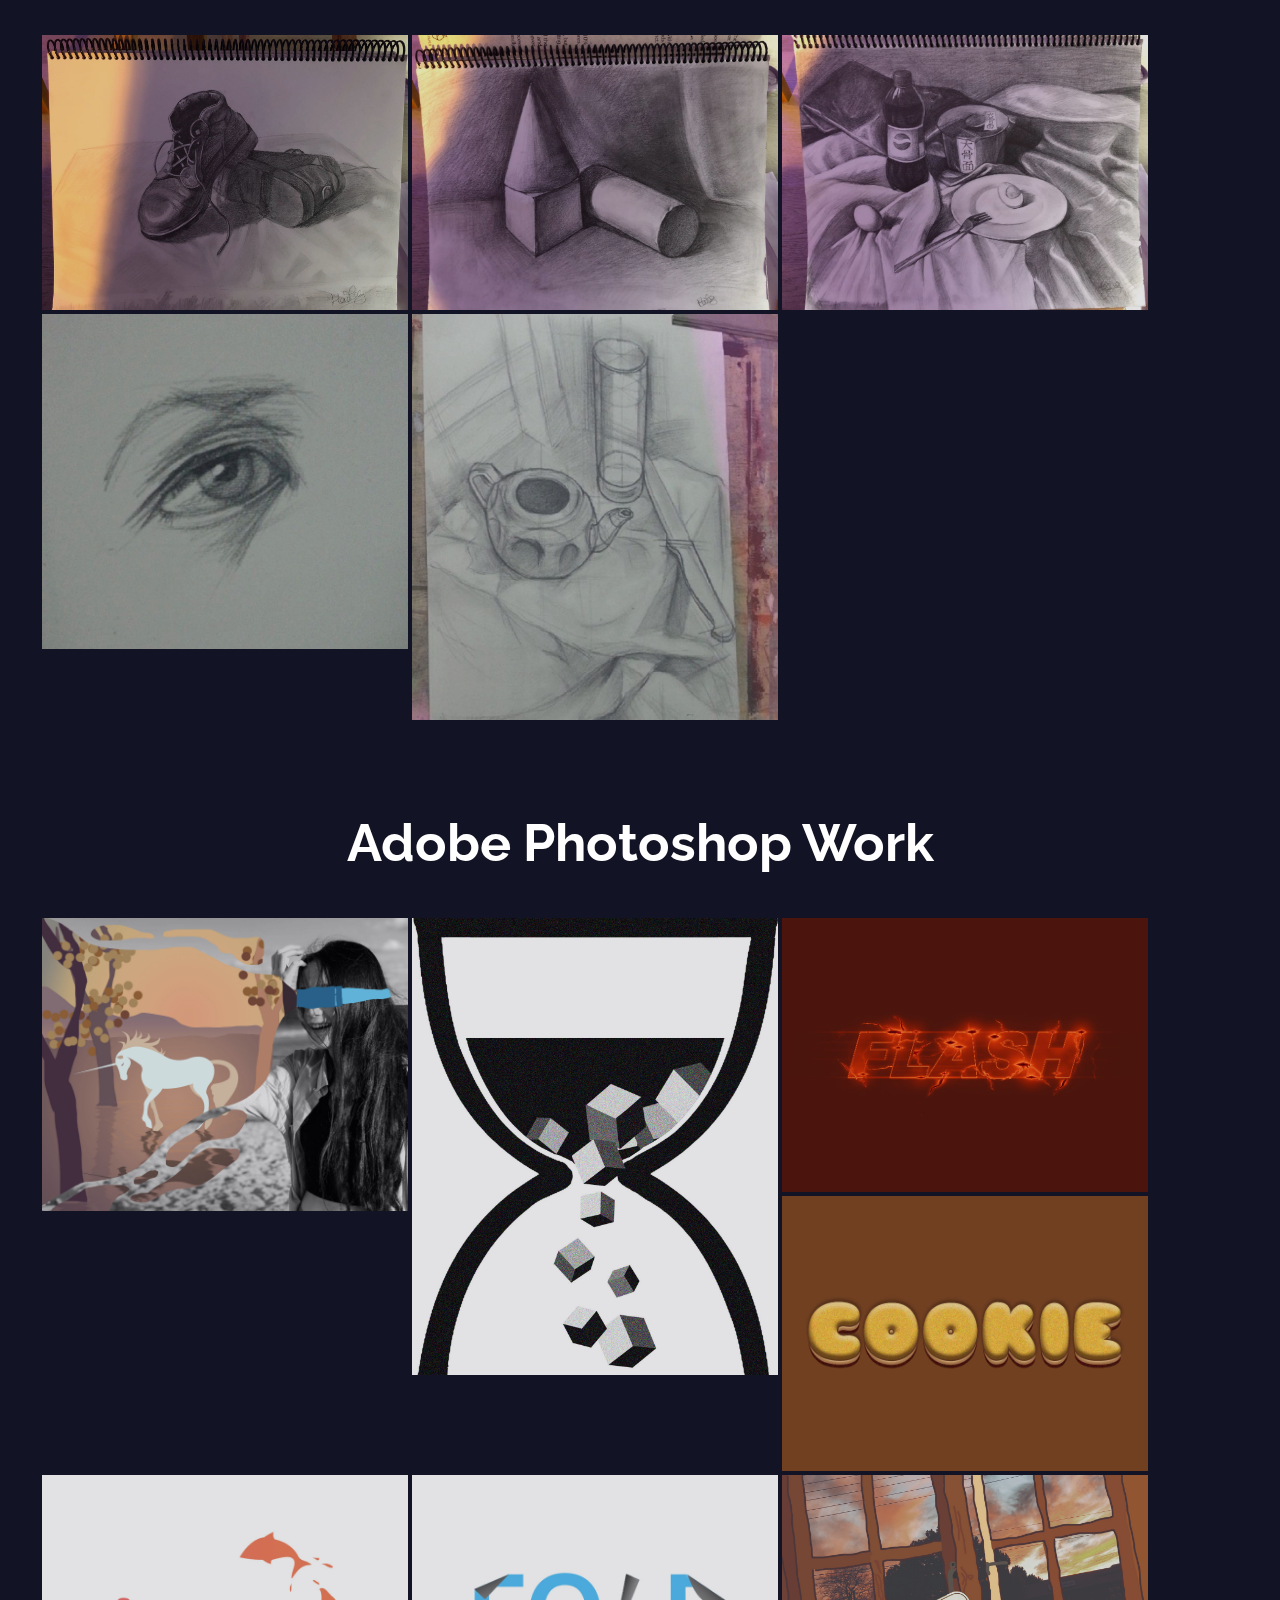
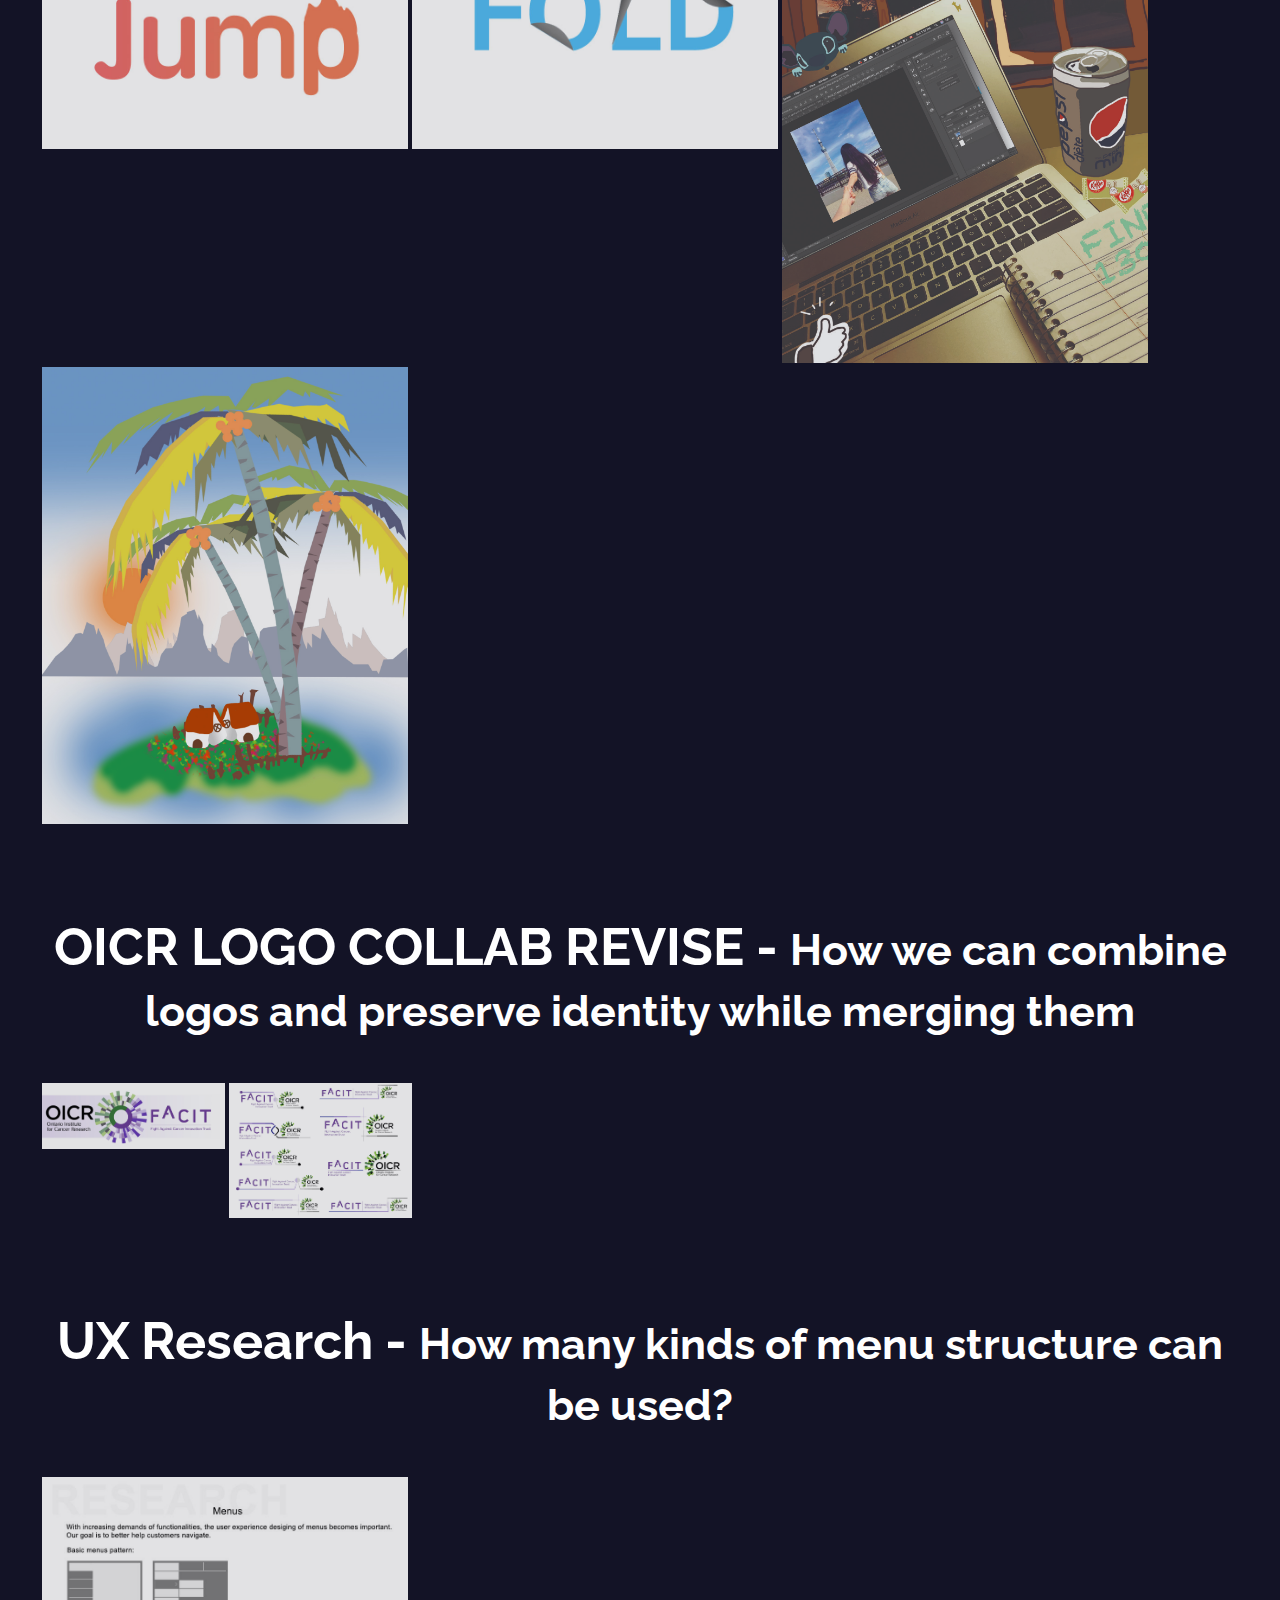
==== commit 69d94f15: "update" ====
--- a/index.html
+++ b/index.html
@@ -332,7 +332,7 @@
             <div class="proj-div quesbank">
                 <h2>QuesBank - Redux & React project</h2>
                 <a class="link" target="_blank"
-                    href="https://haileyli.github.io/Air-QuesBank/">https://haileyli.github.io/Air-QuesBank/</a>
+                    href="https://haileyli.github.io/Air-quesbank-demo/">https://haileyli.github.io/Air-quesbank-demo/</a>
                 <div id="photos">
                     <ul id="photo-gallery">
                         <li>
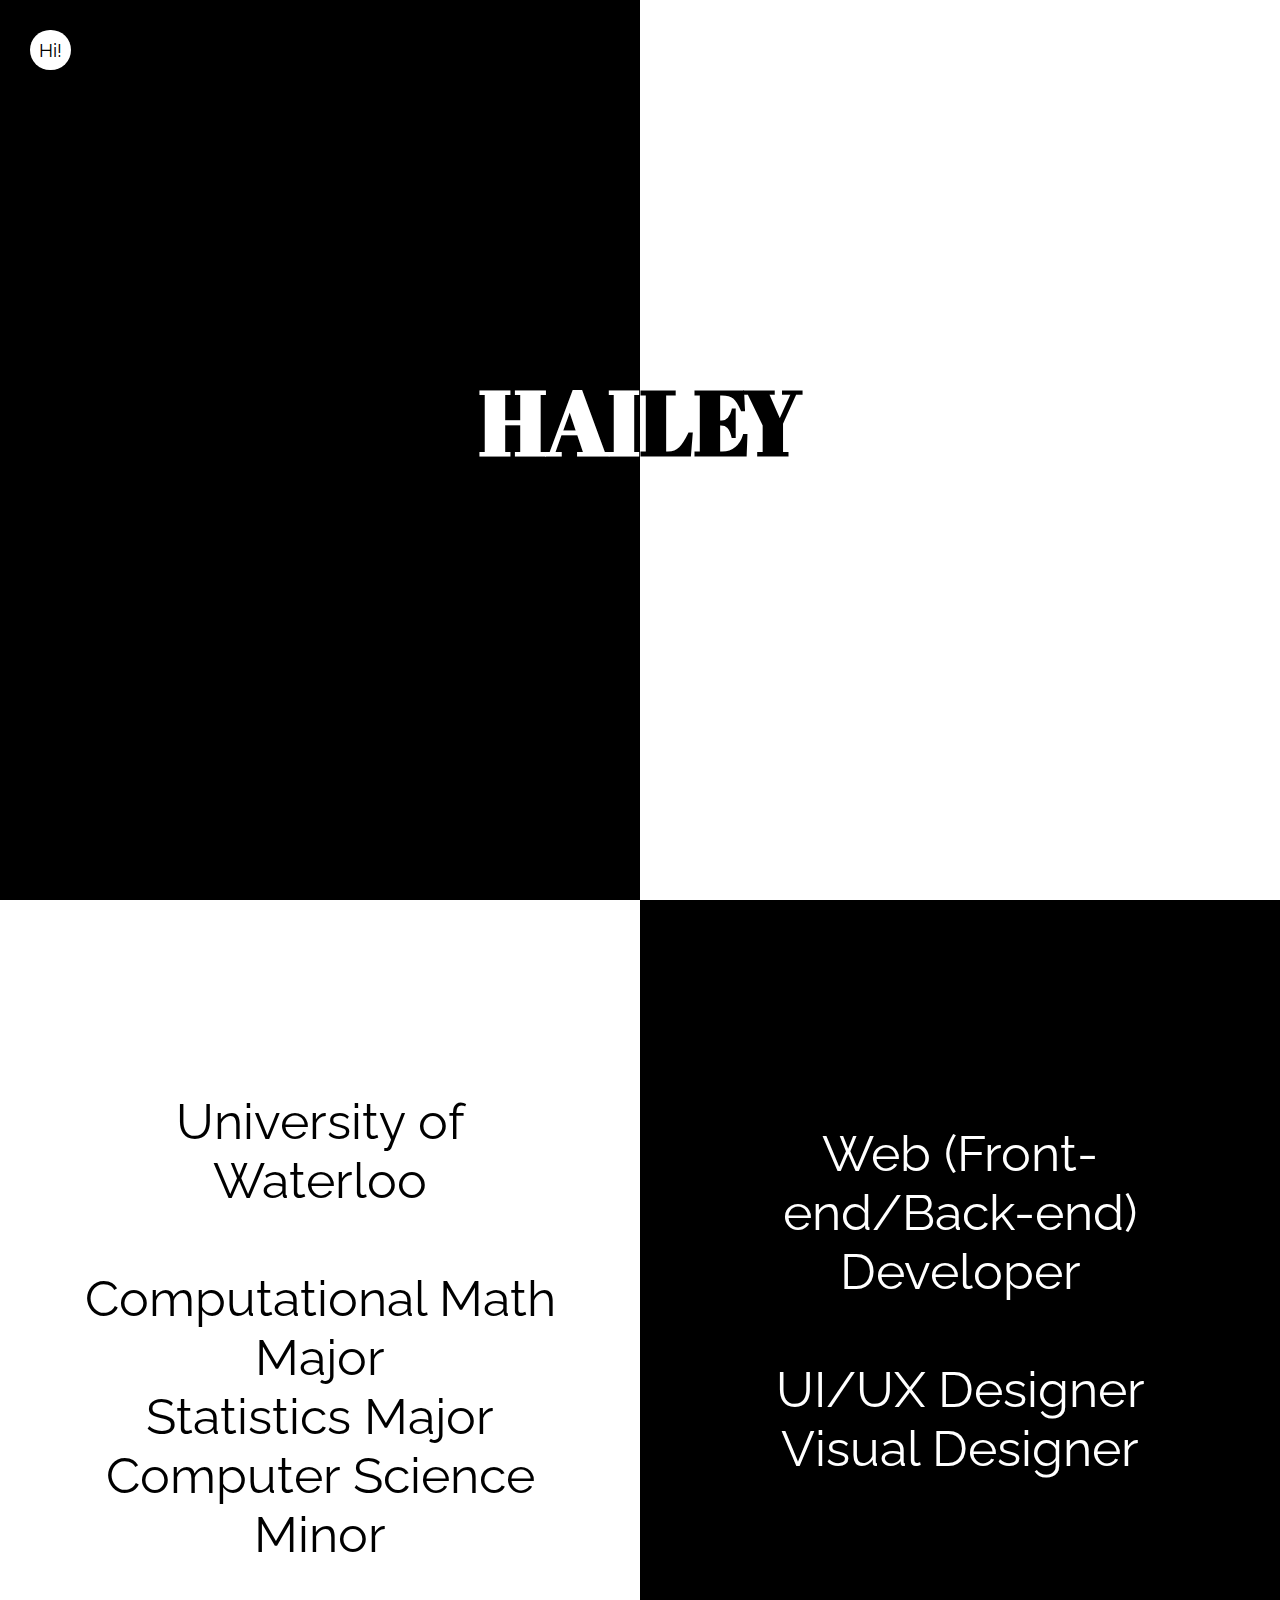
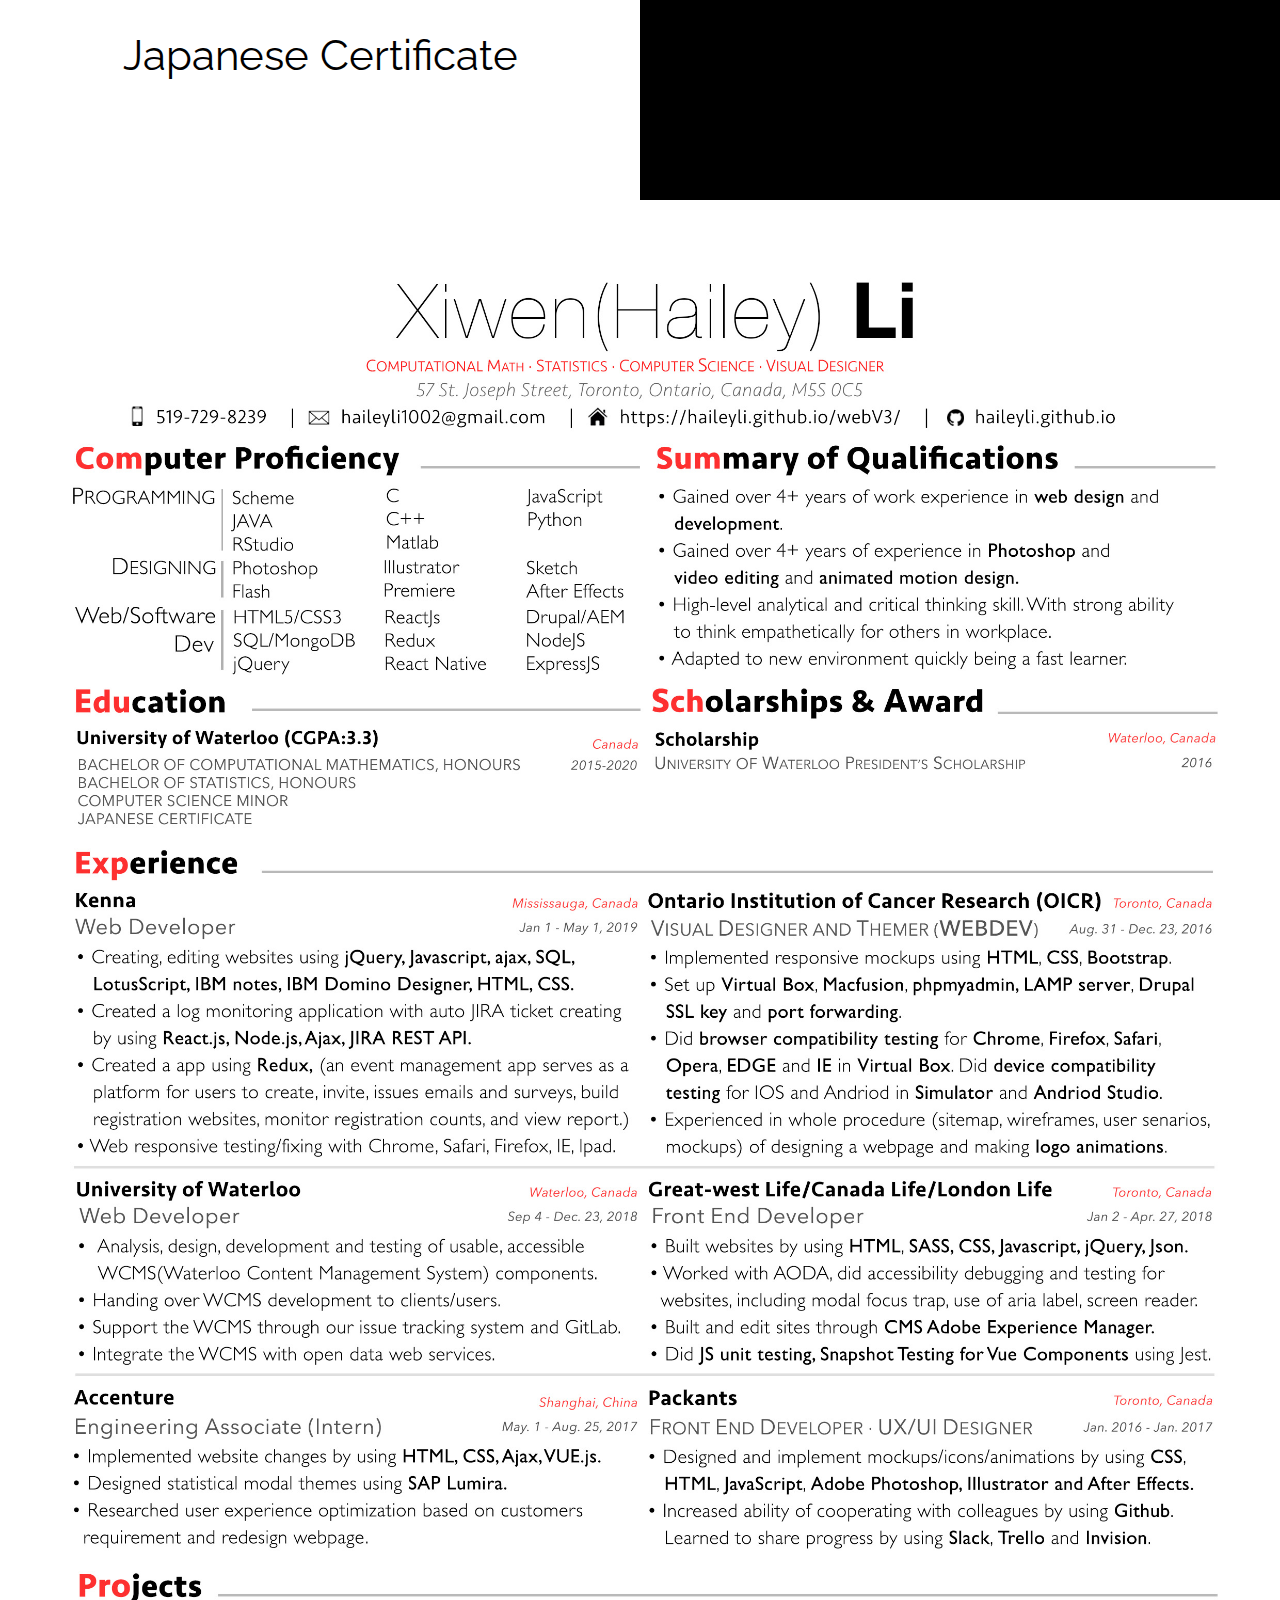
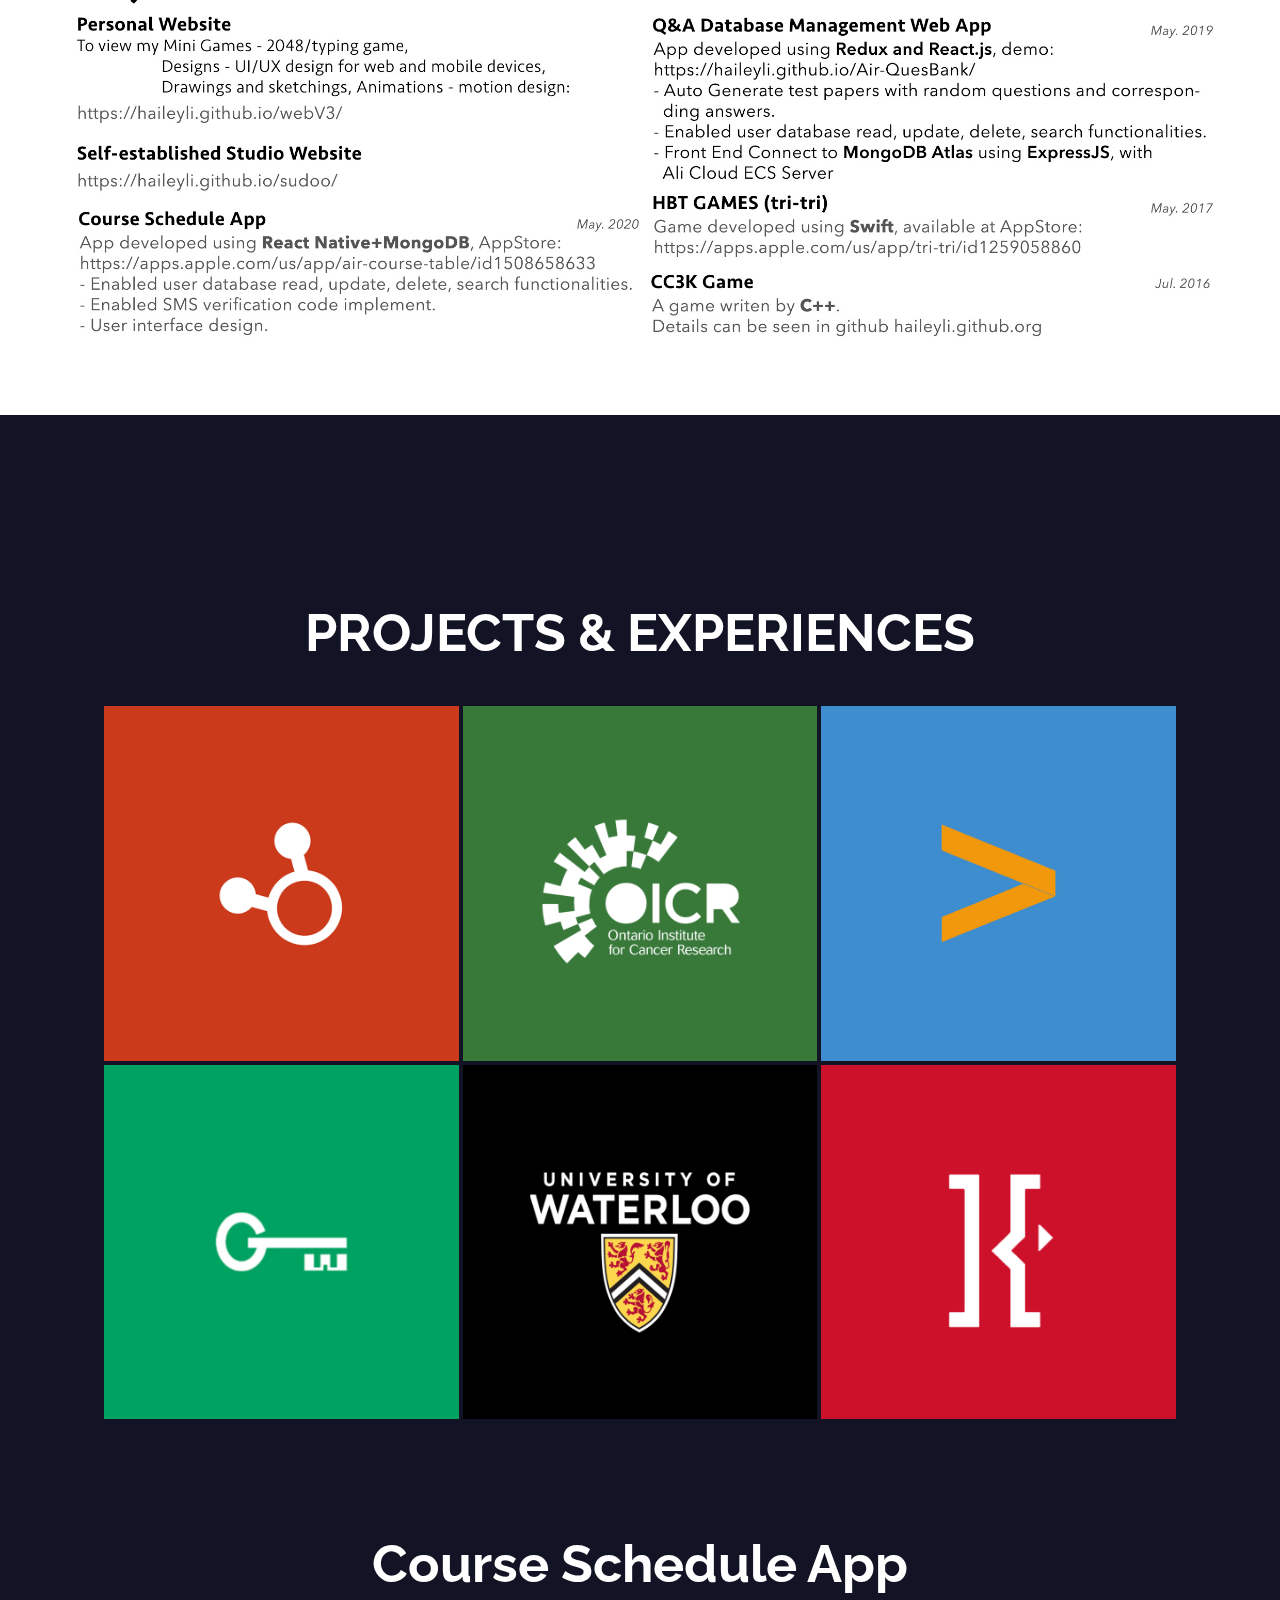
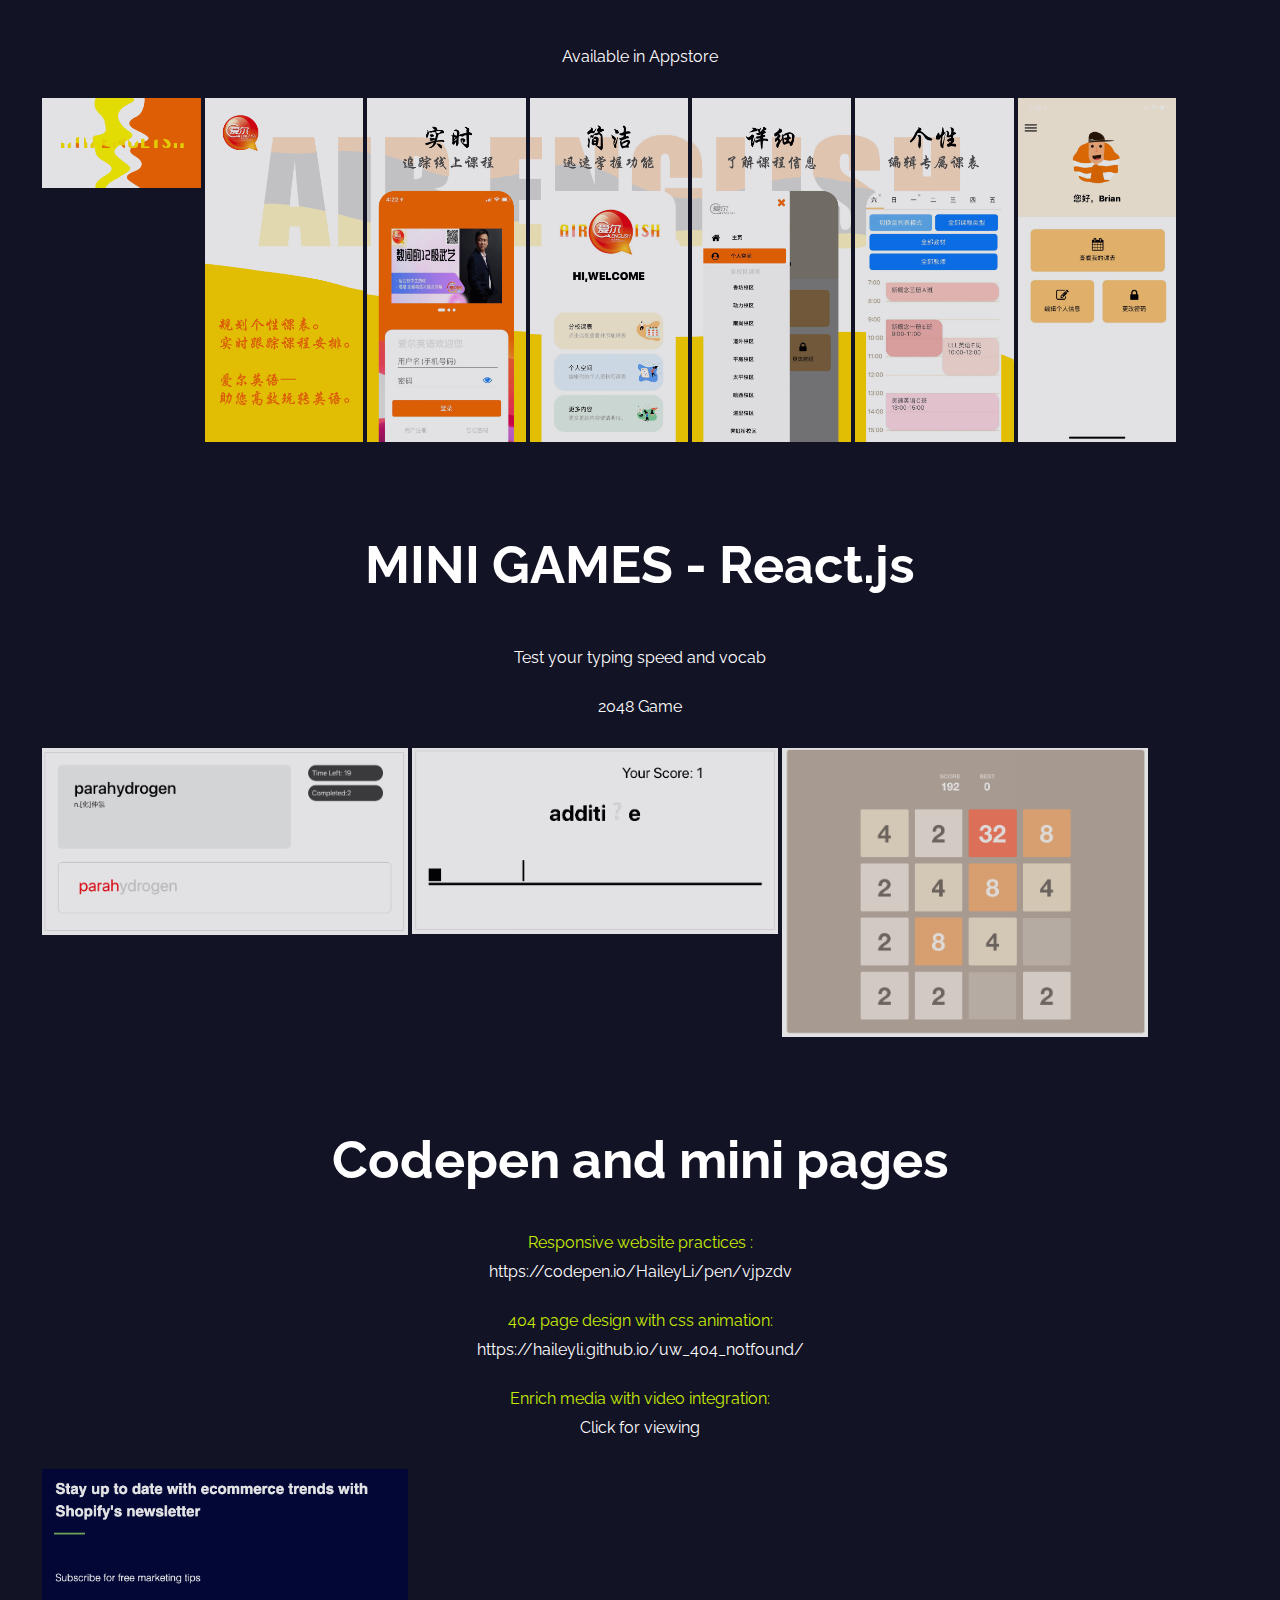
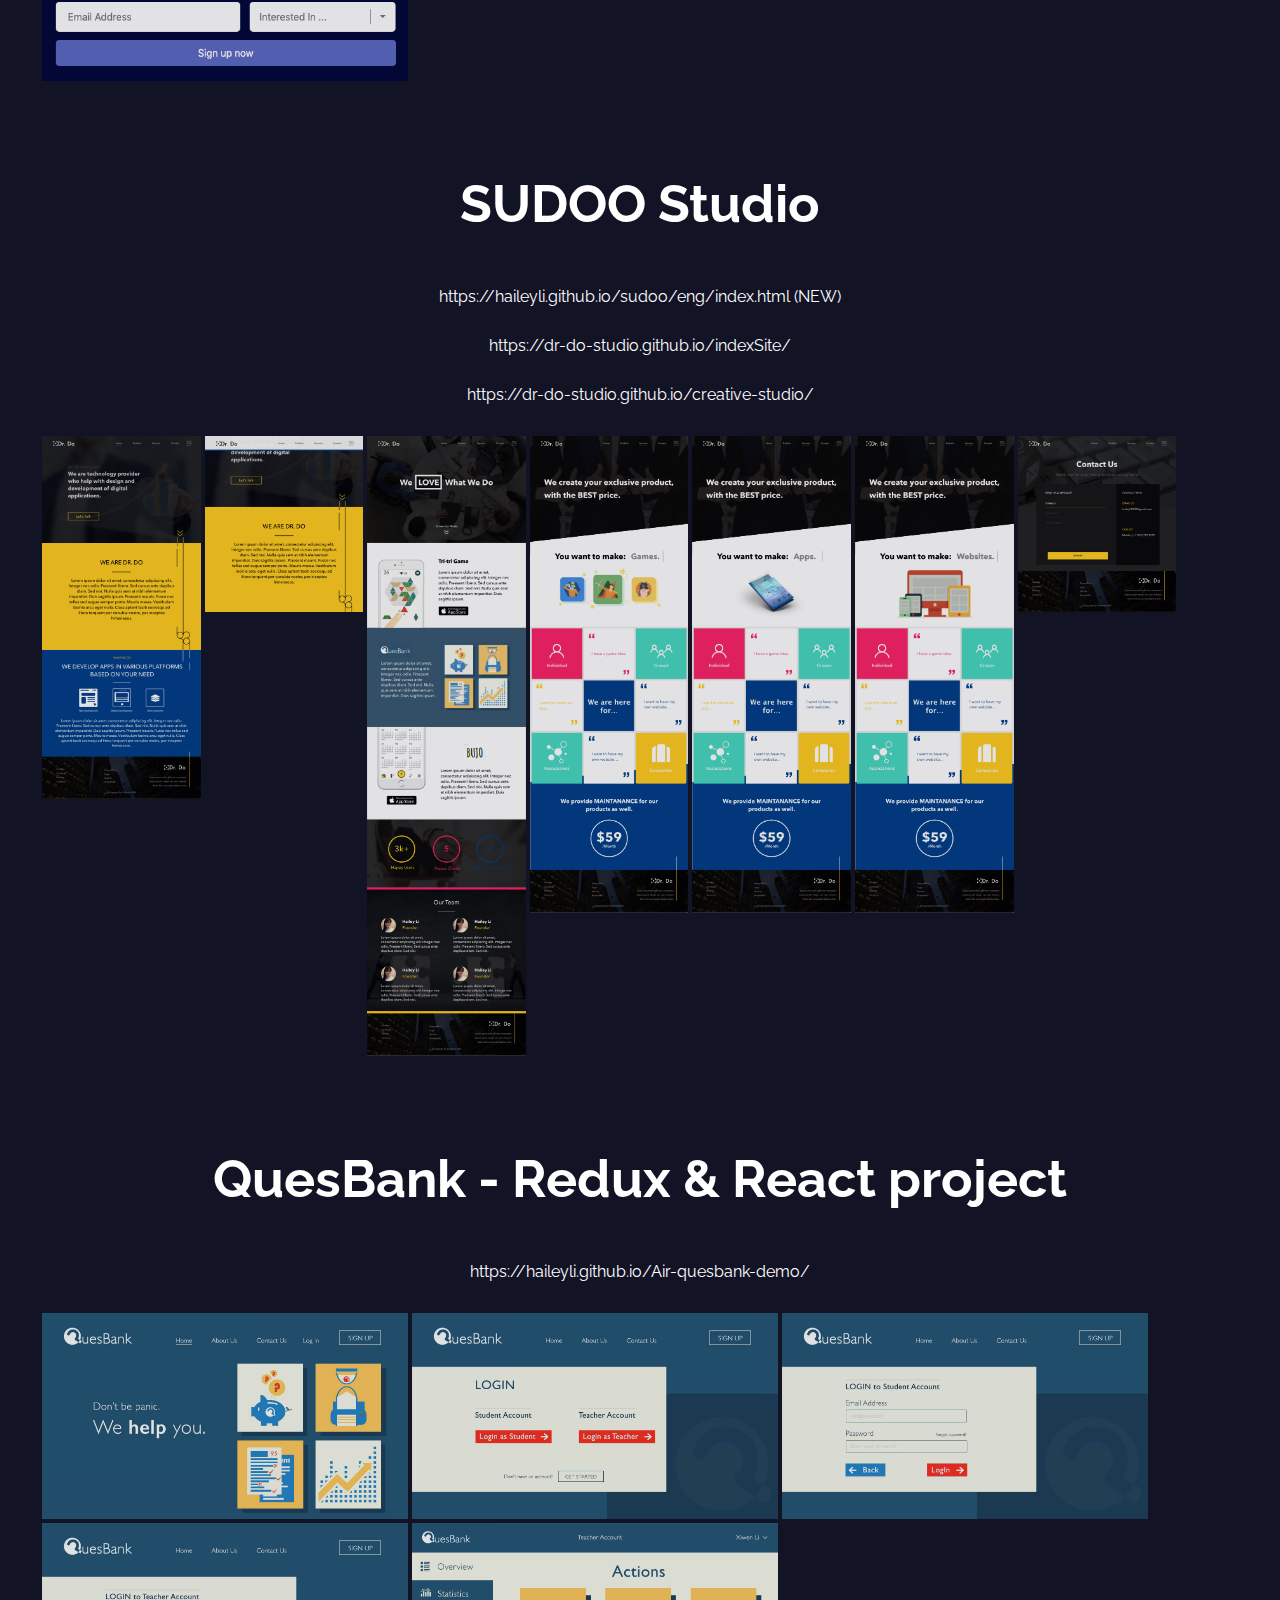
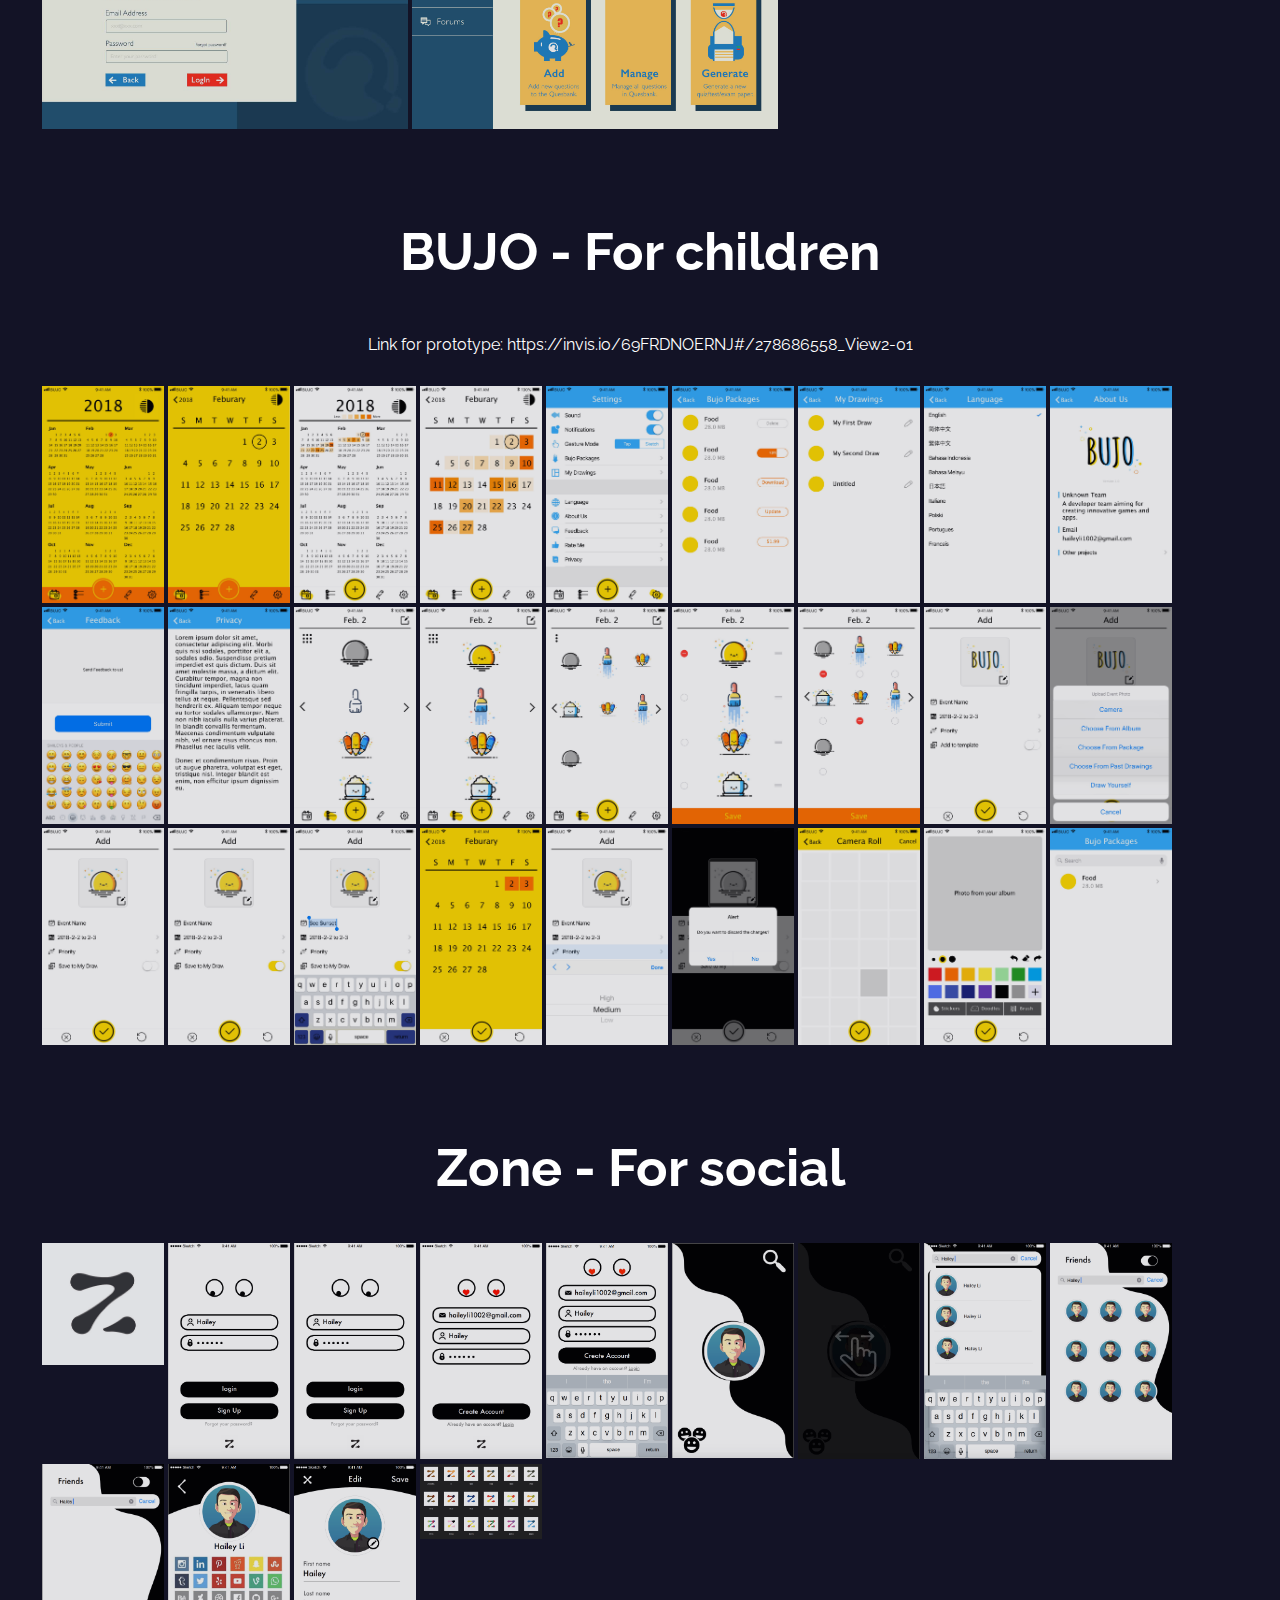
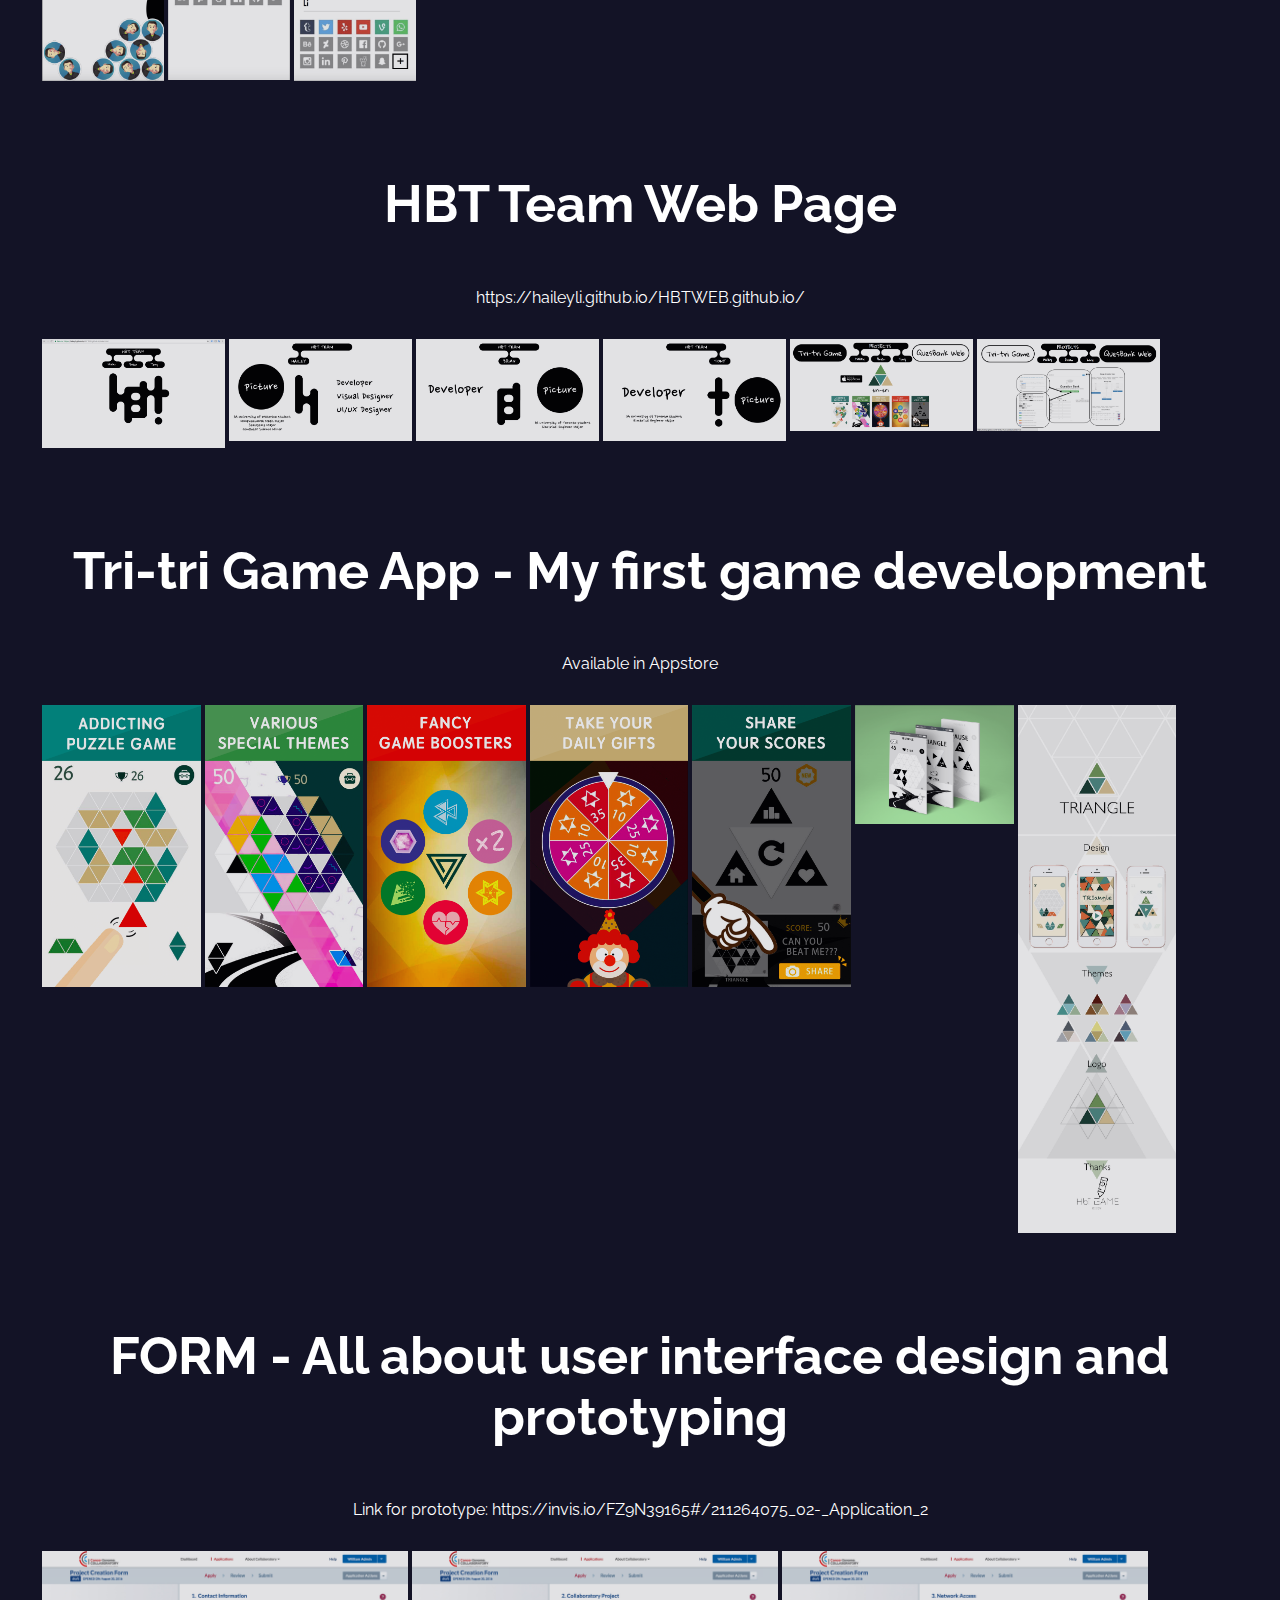
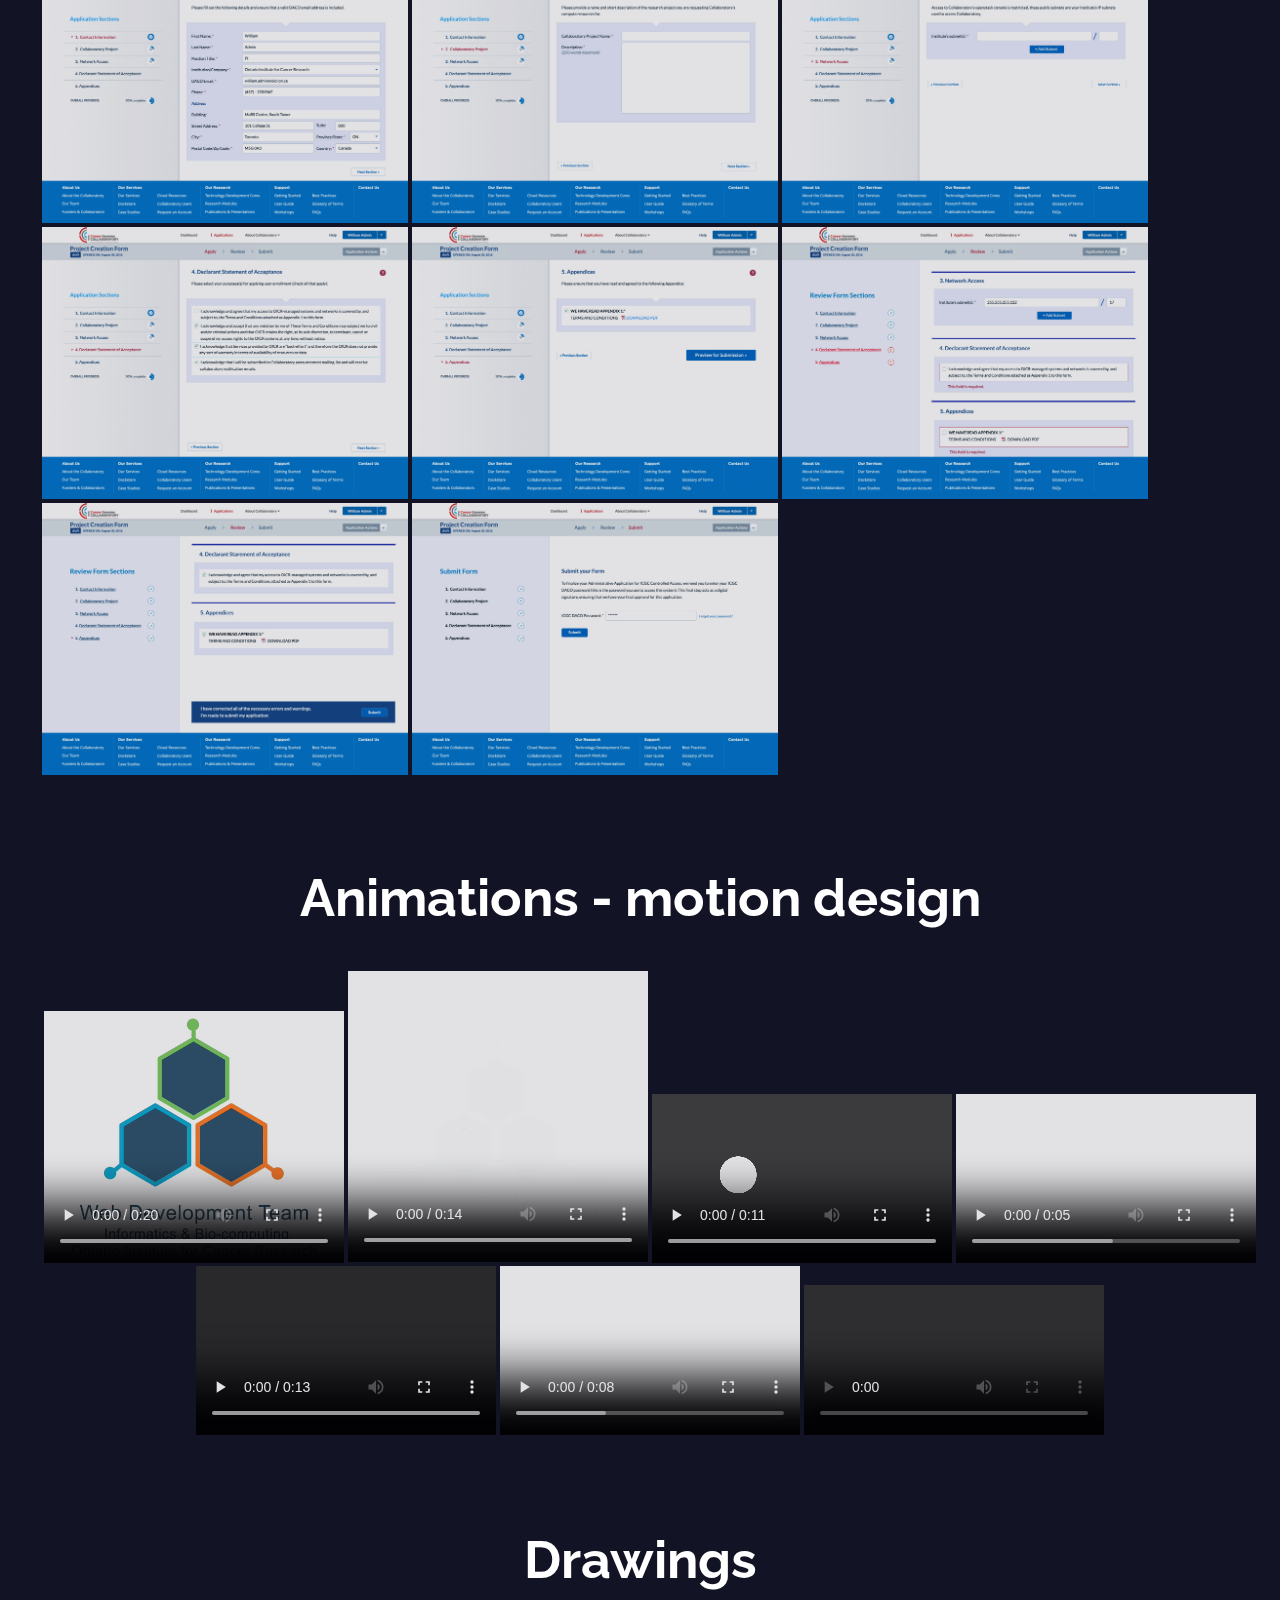
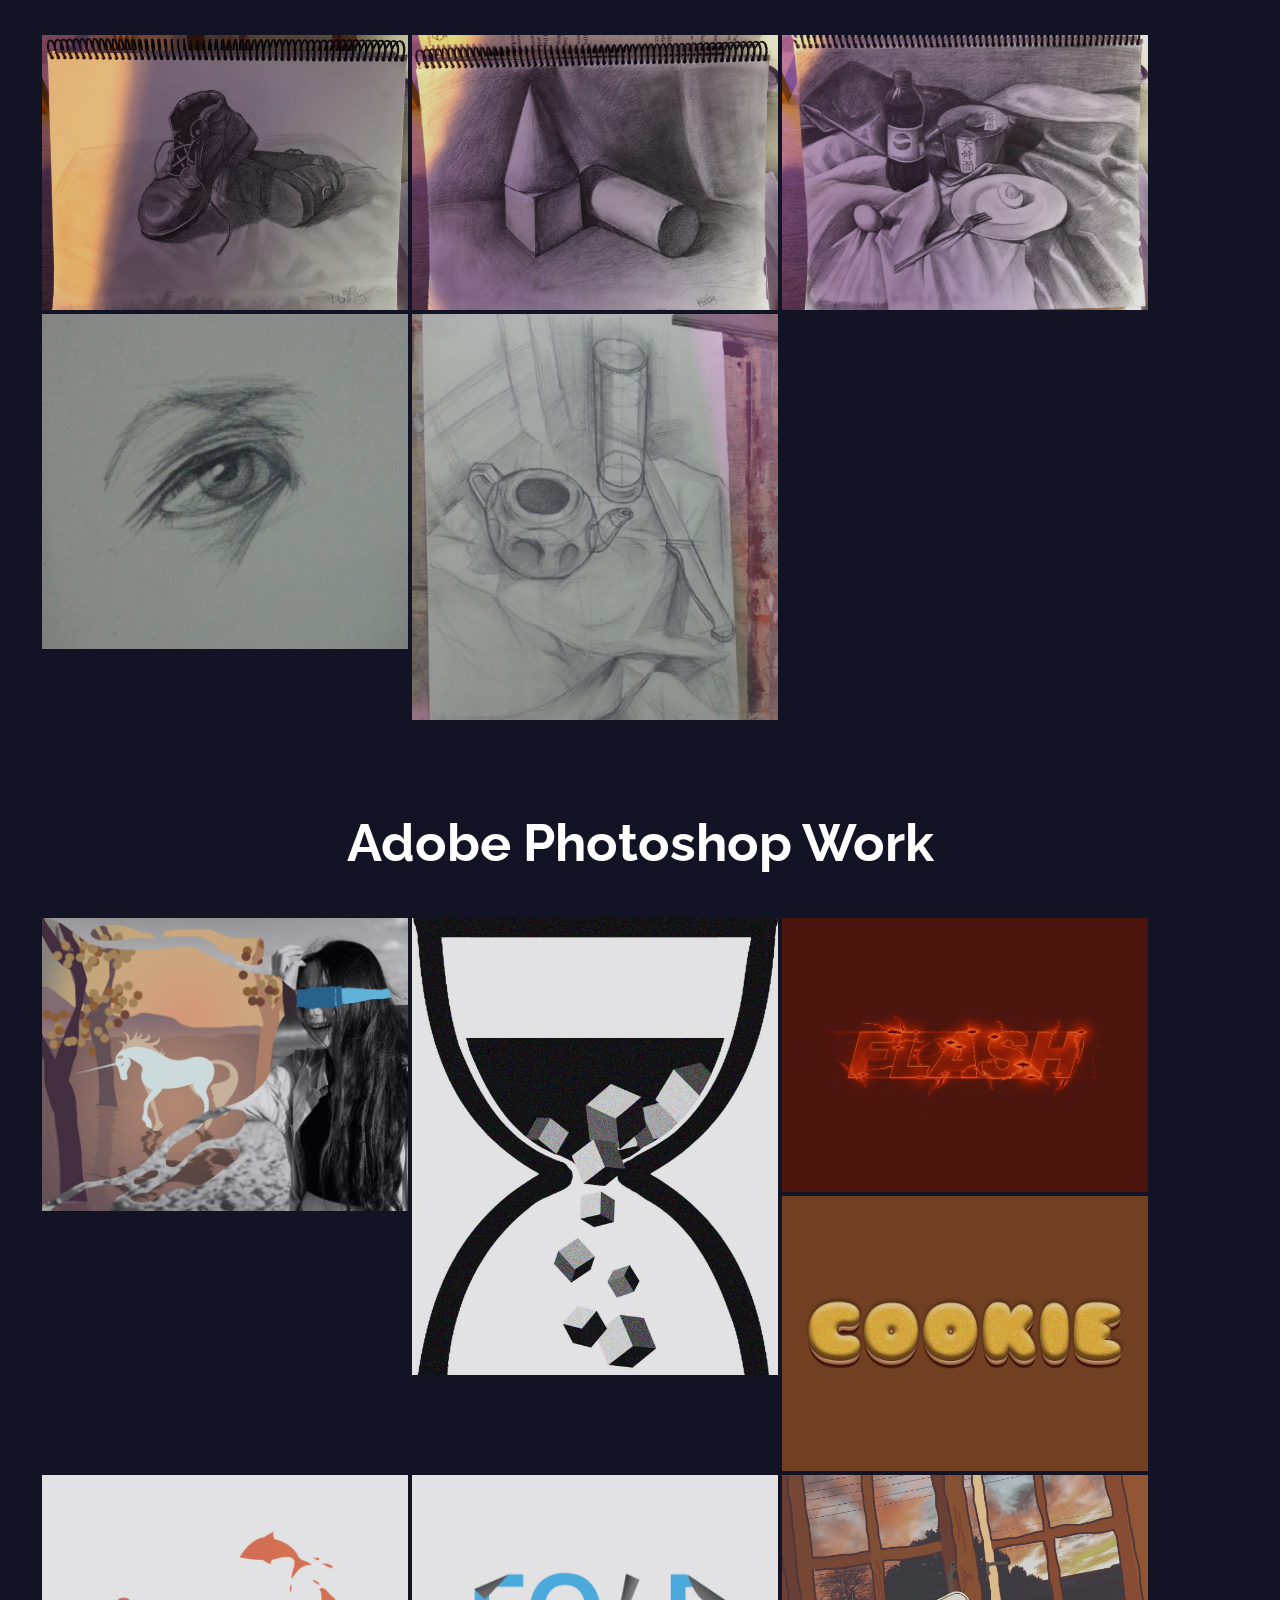
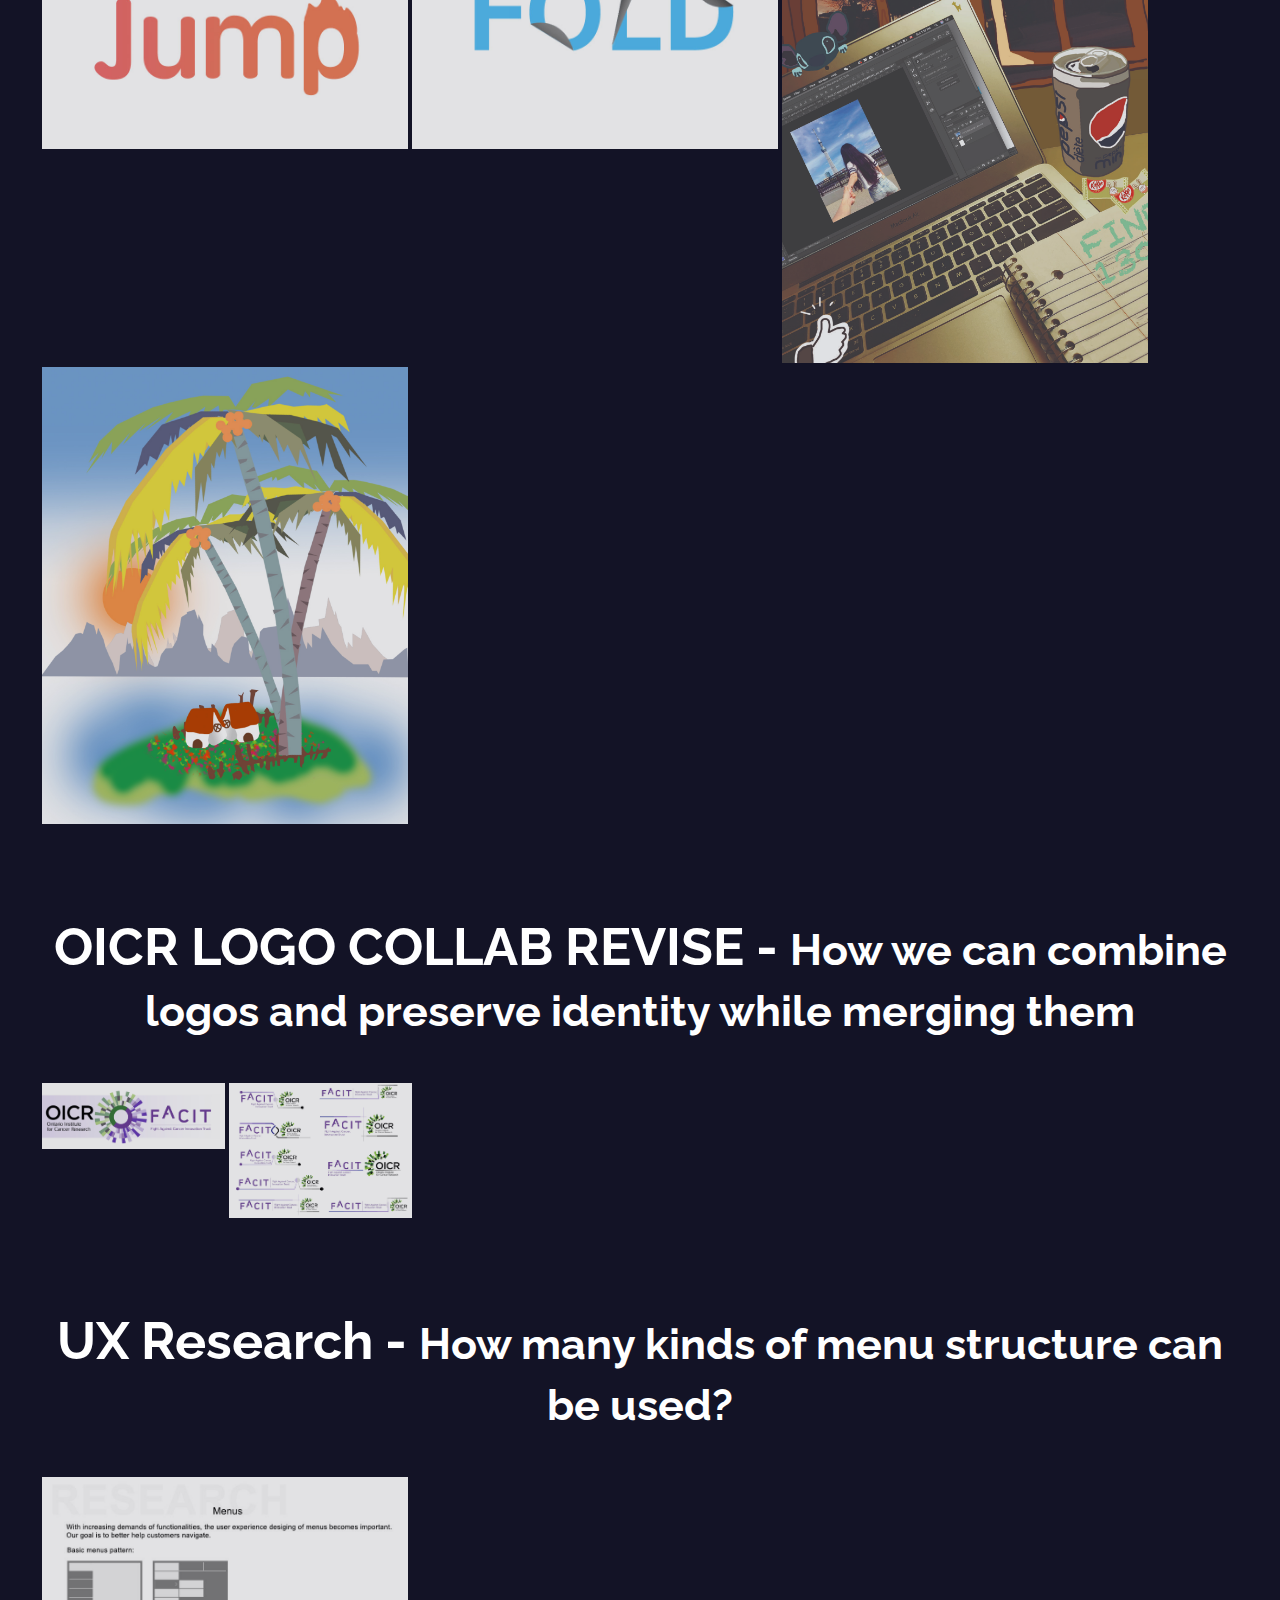
==== commit f2699154: "update" ====
--- a/index.html
+++ b/index.html
@@ -14,11 +14,7 @@
     <script src="main.js"></script>
     <script src="index.js"></script>
 </head>
-<div style="text-align:center;position:fixed;opacity:0.2;">
-    <img src='https://www.counter12.com/img-AZCC8b2Z76A3w00b-12.gif' style="border:0;" alt='web counter free'></a>
-    <script type='text/javascript' src='https://www.counter12.com/ad.js?id=AZCC8b2Z76A3w00b'></script><a
-        class="count-num">th visitor</a>
-</div>
+
 
 <body id="myweb">
     <div><a class="contact-button" href="#contact">Hi!</a></div>
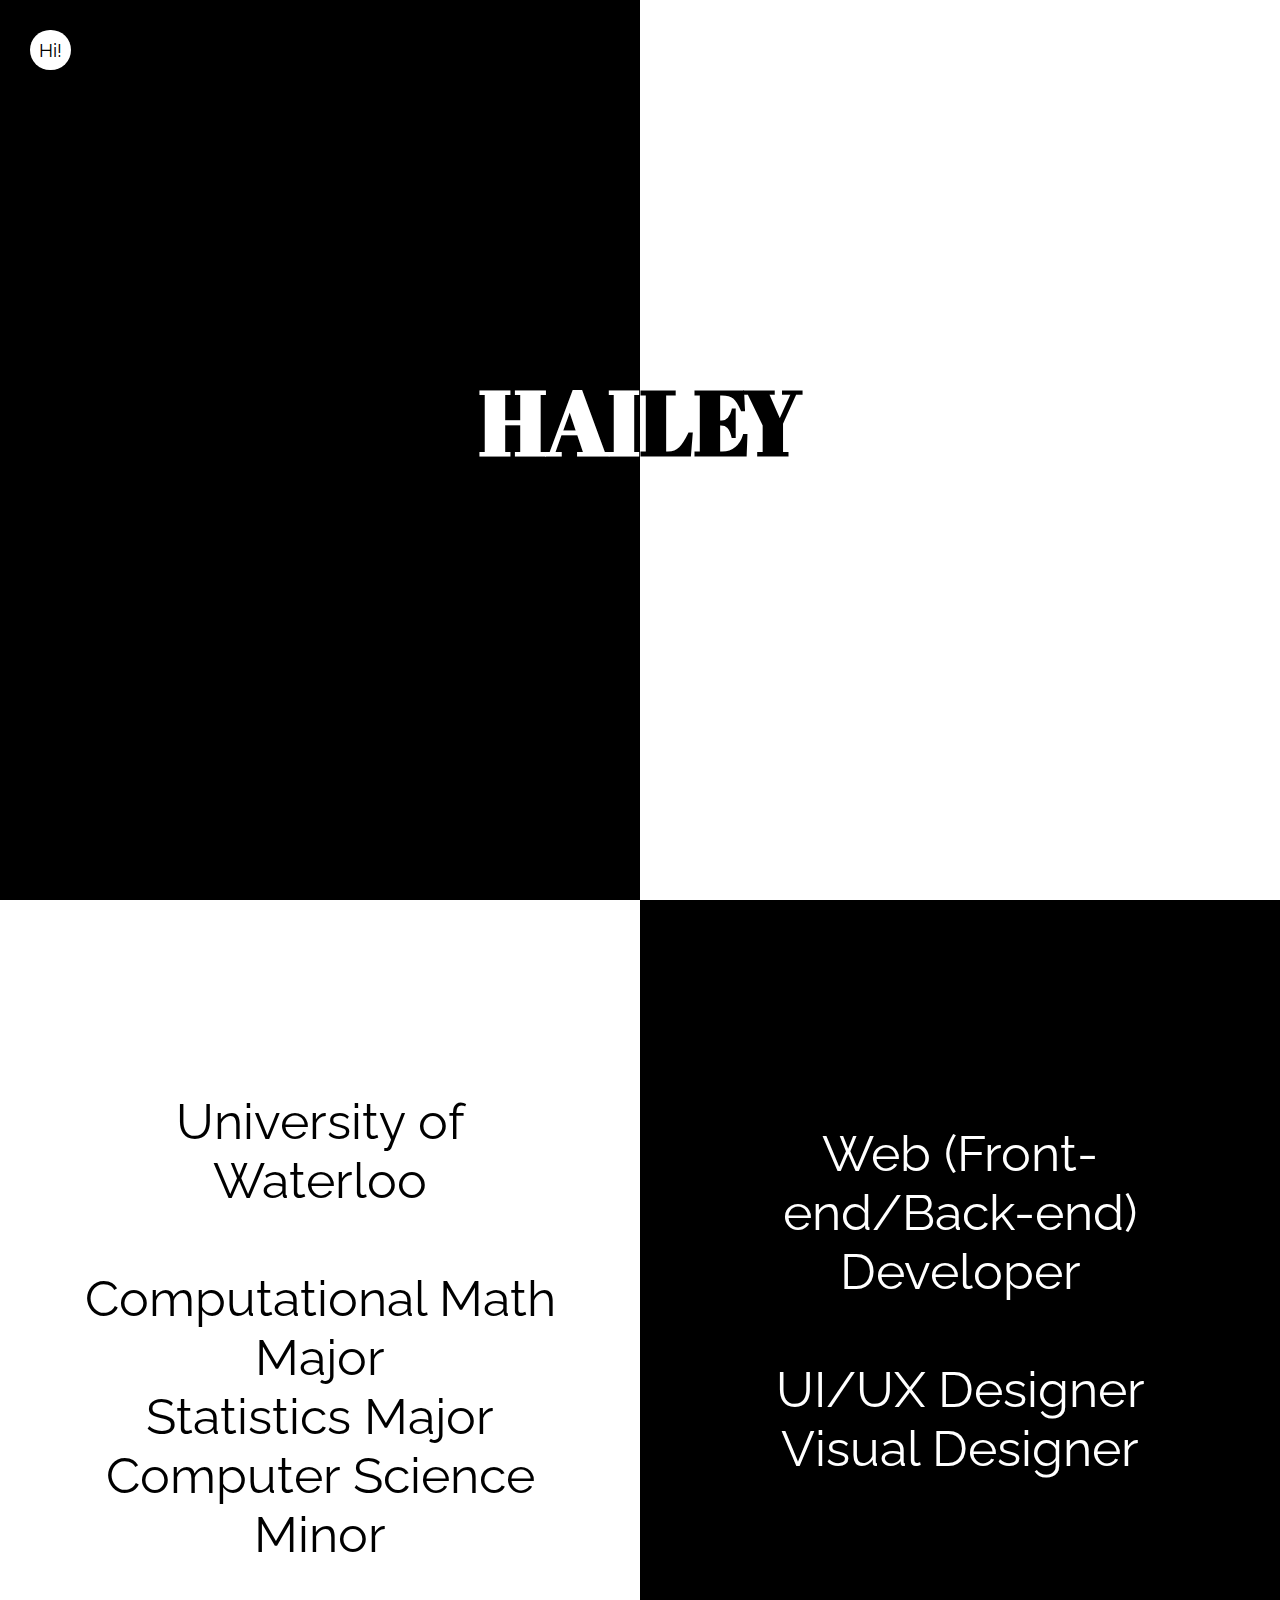
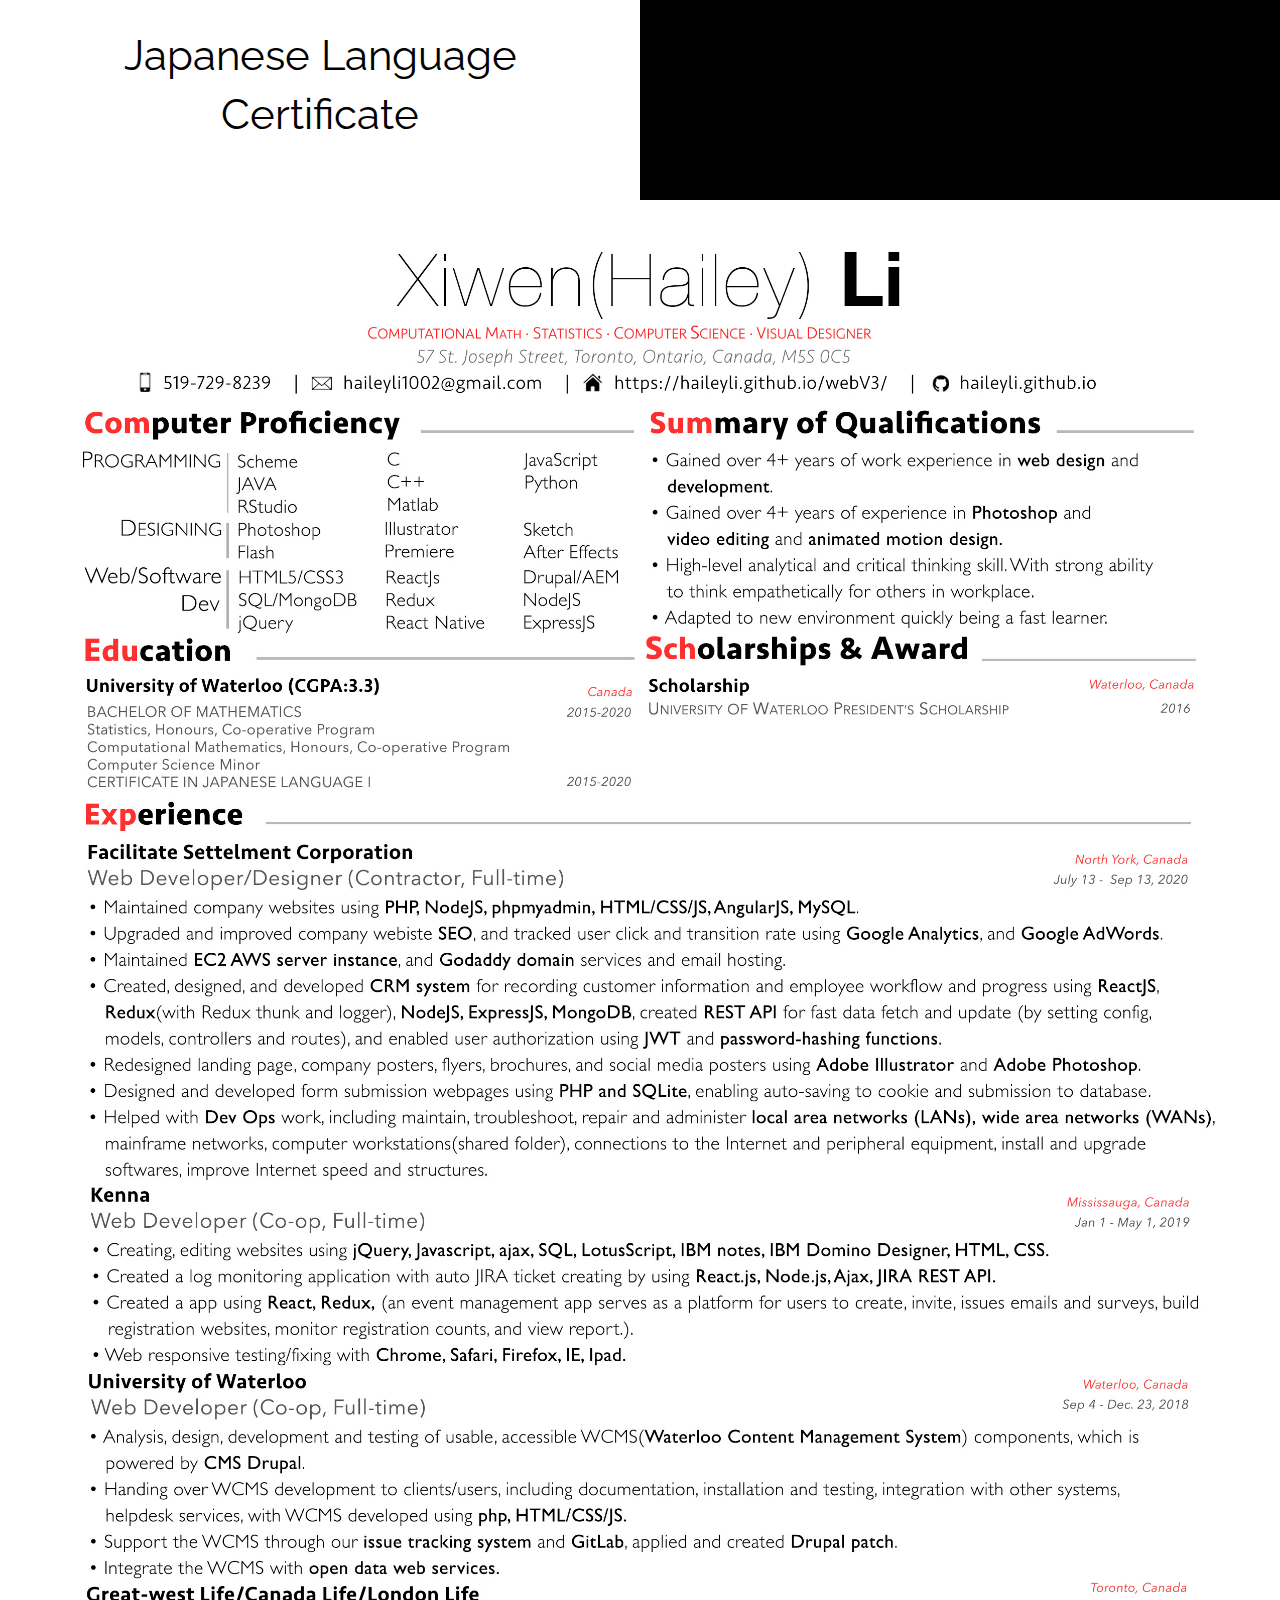
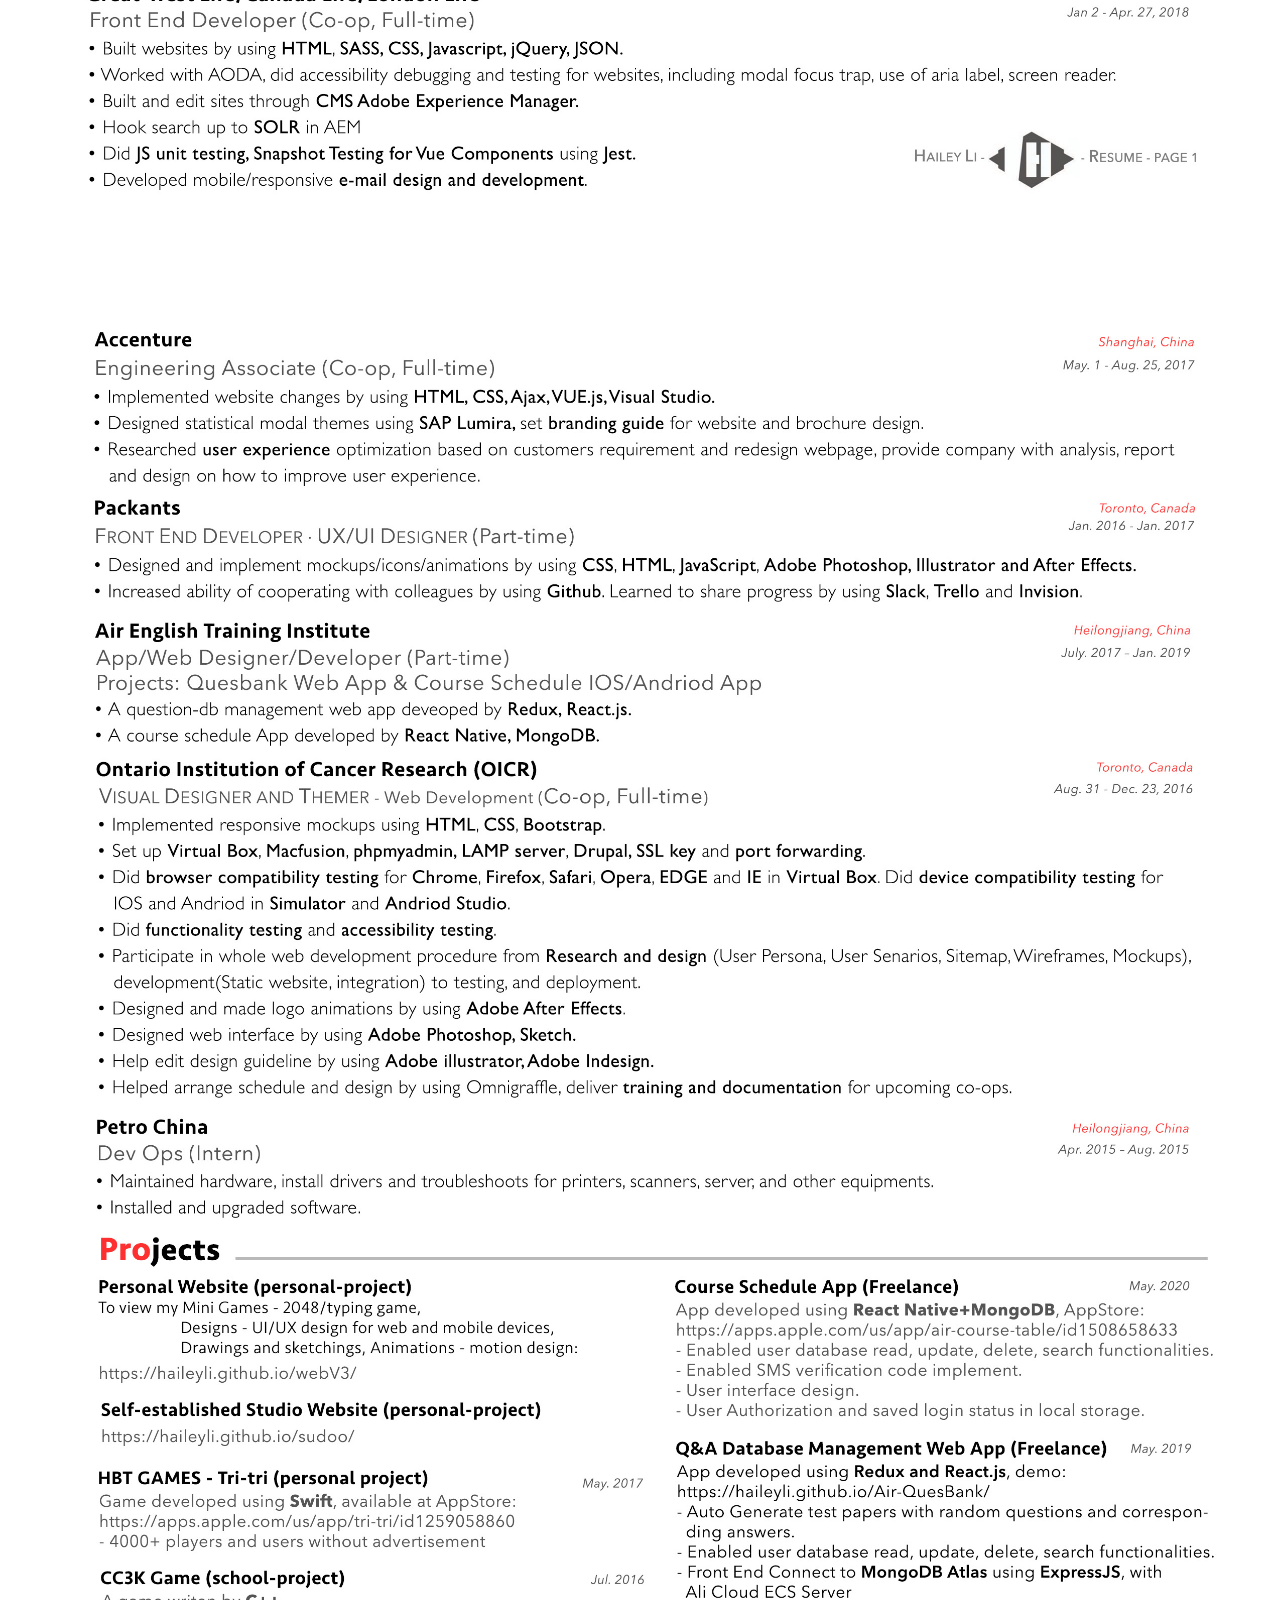
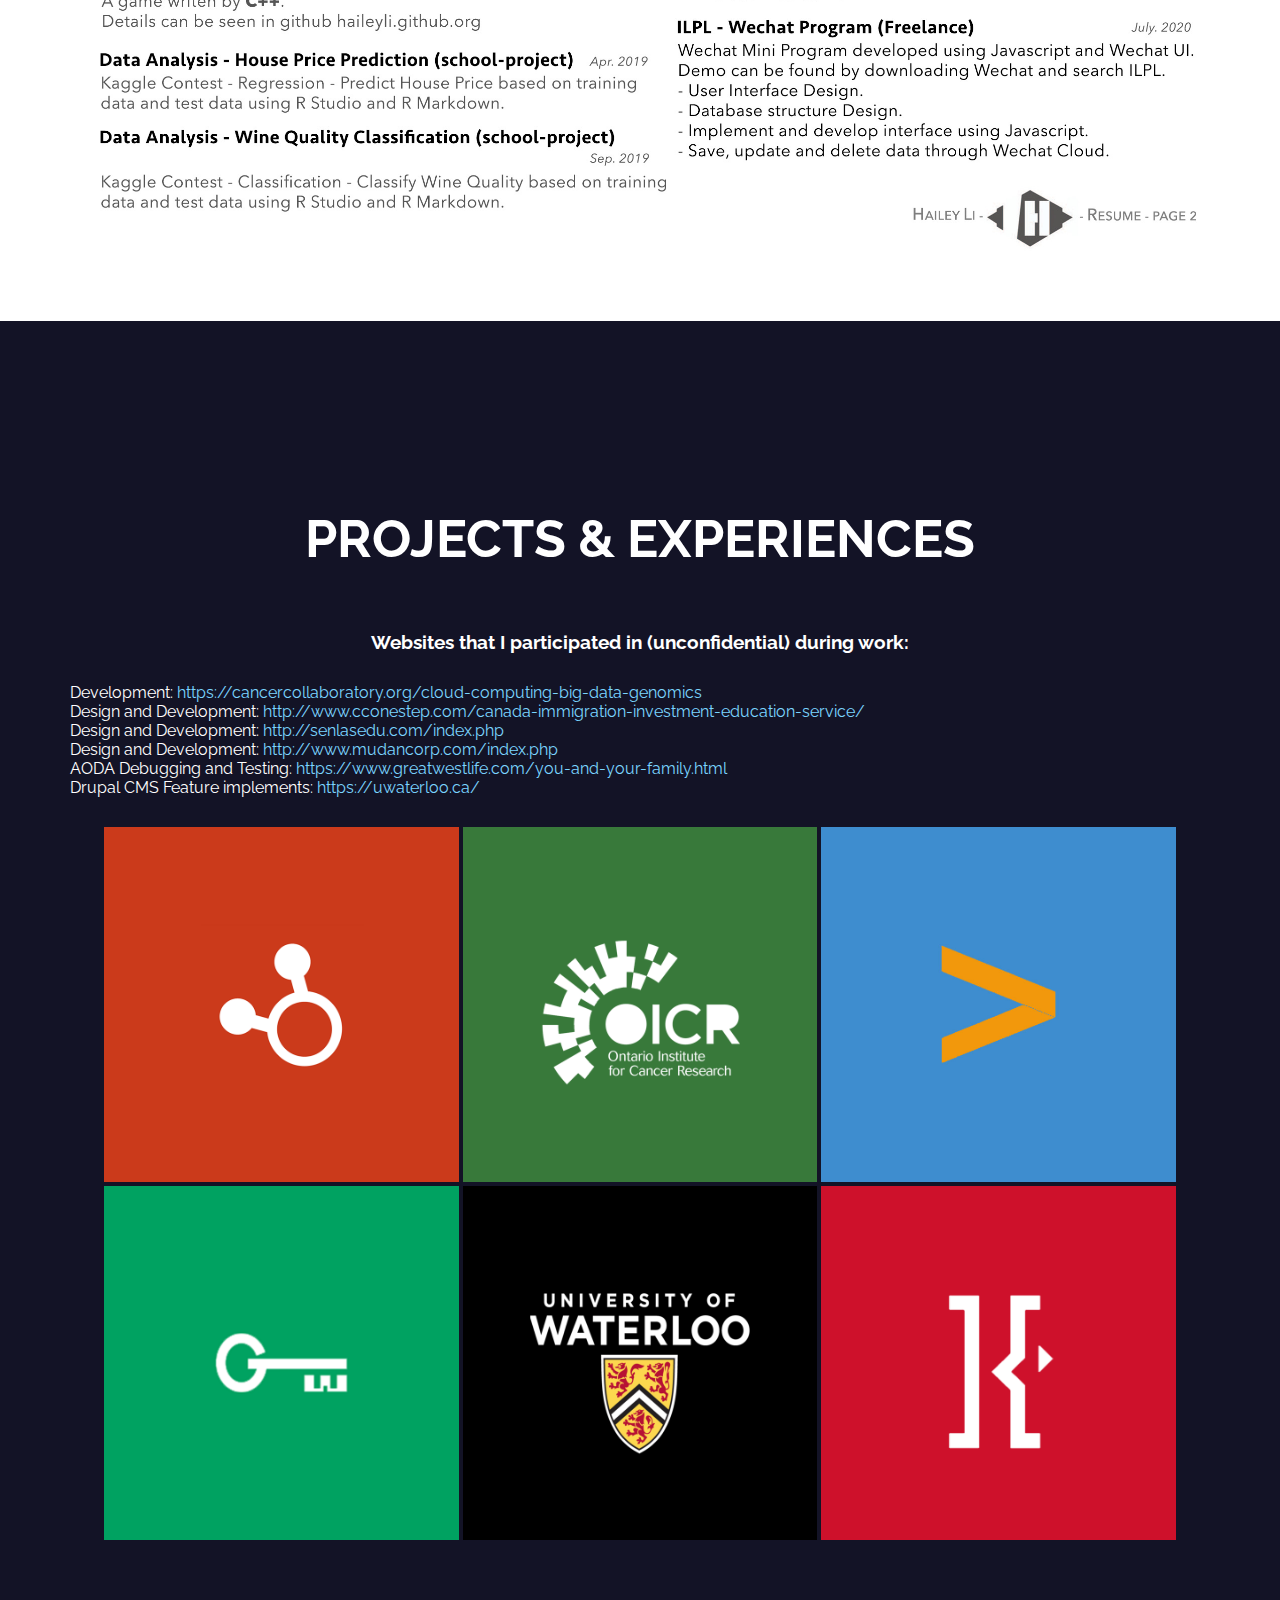
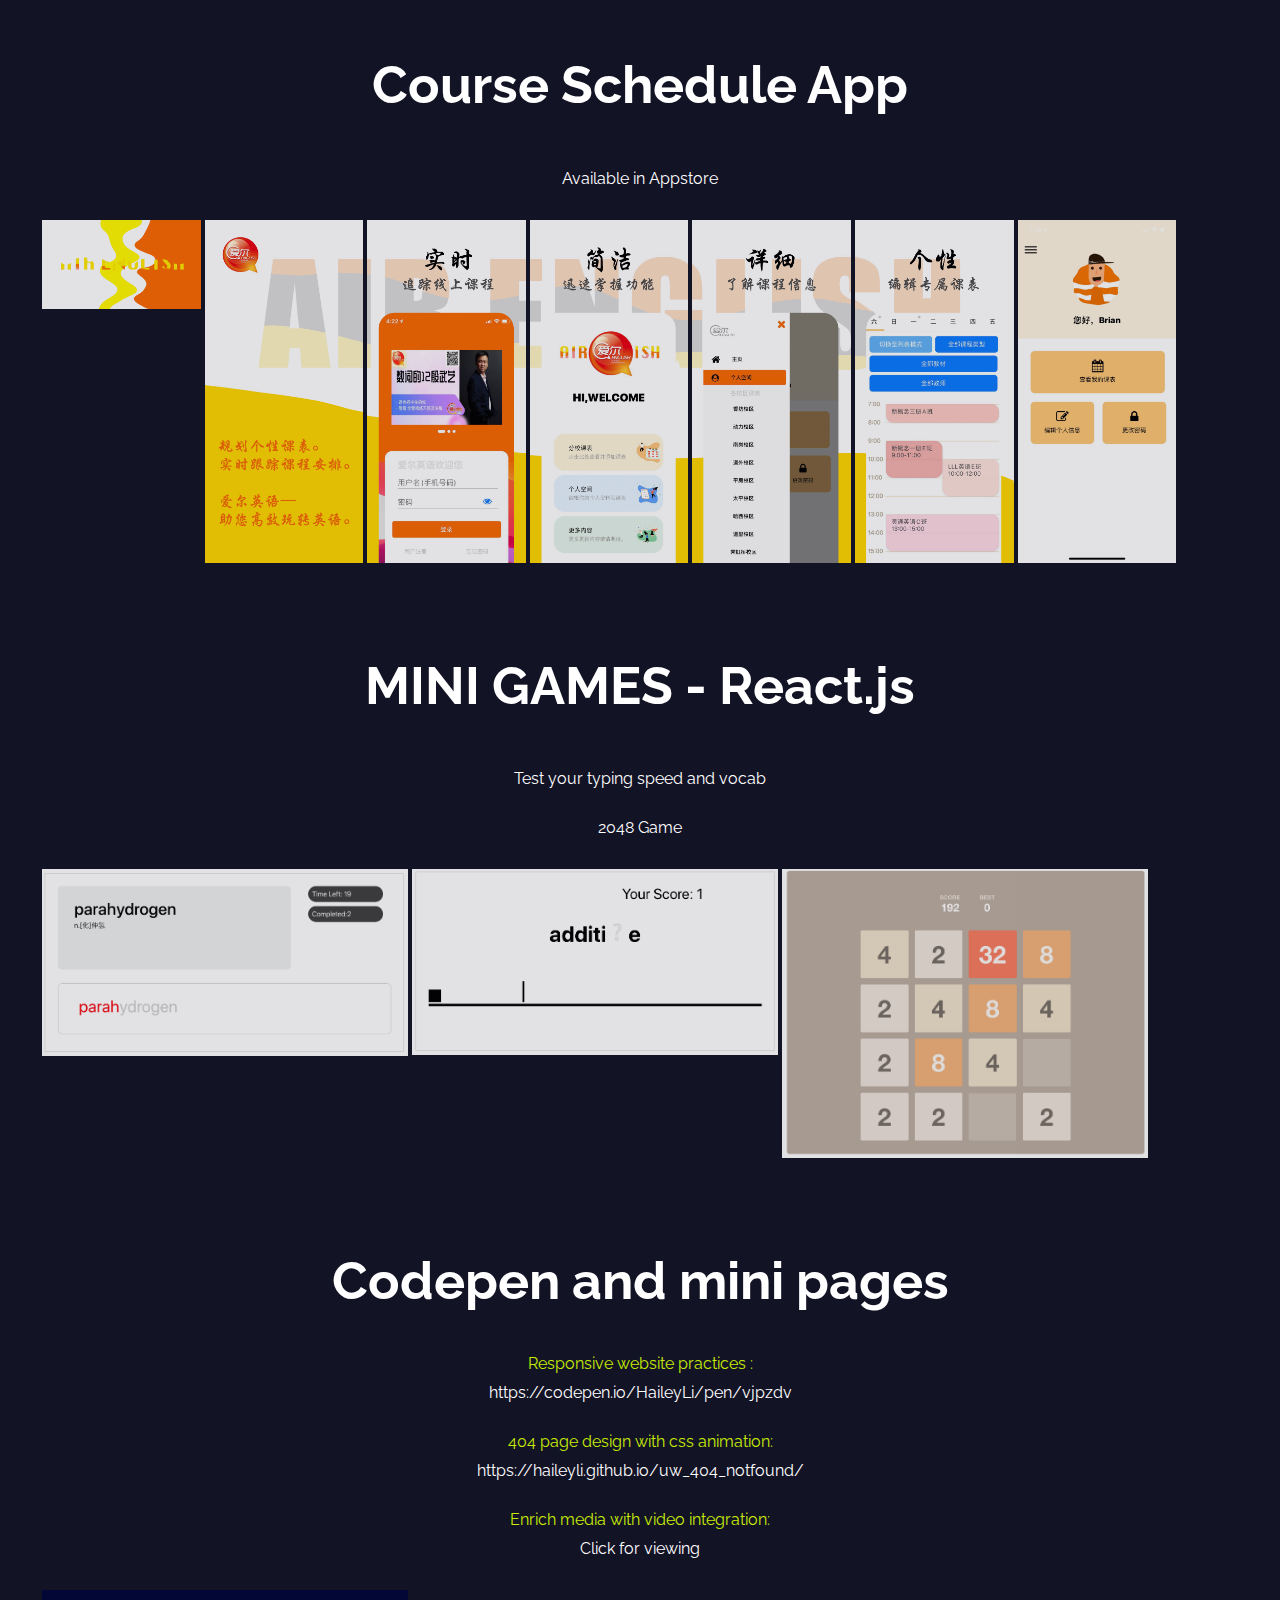
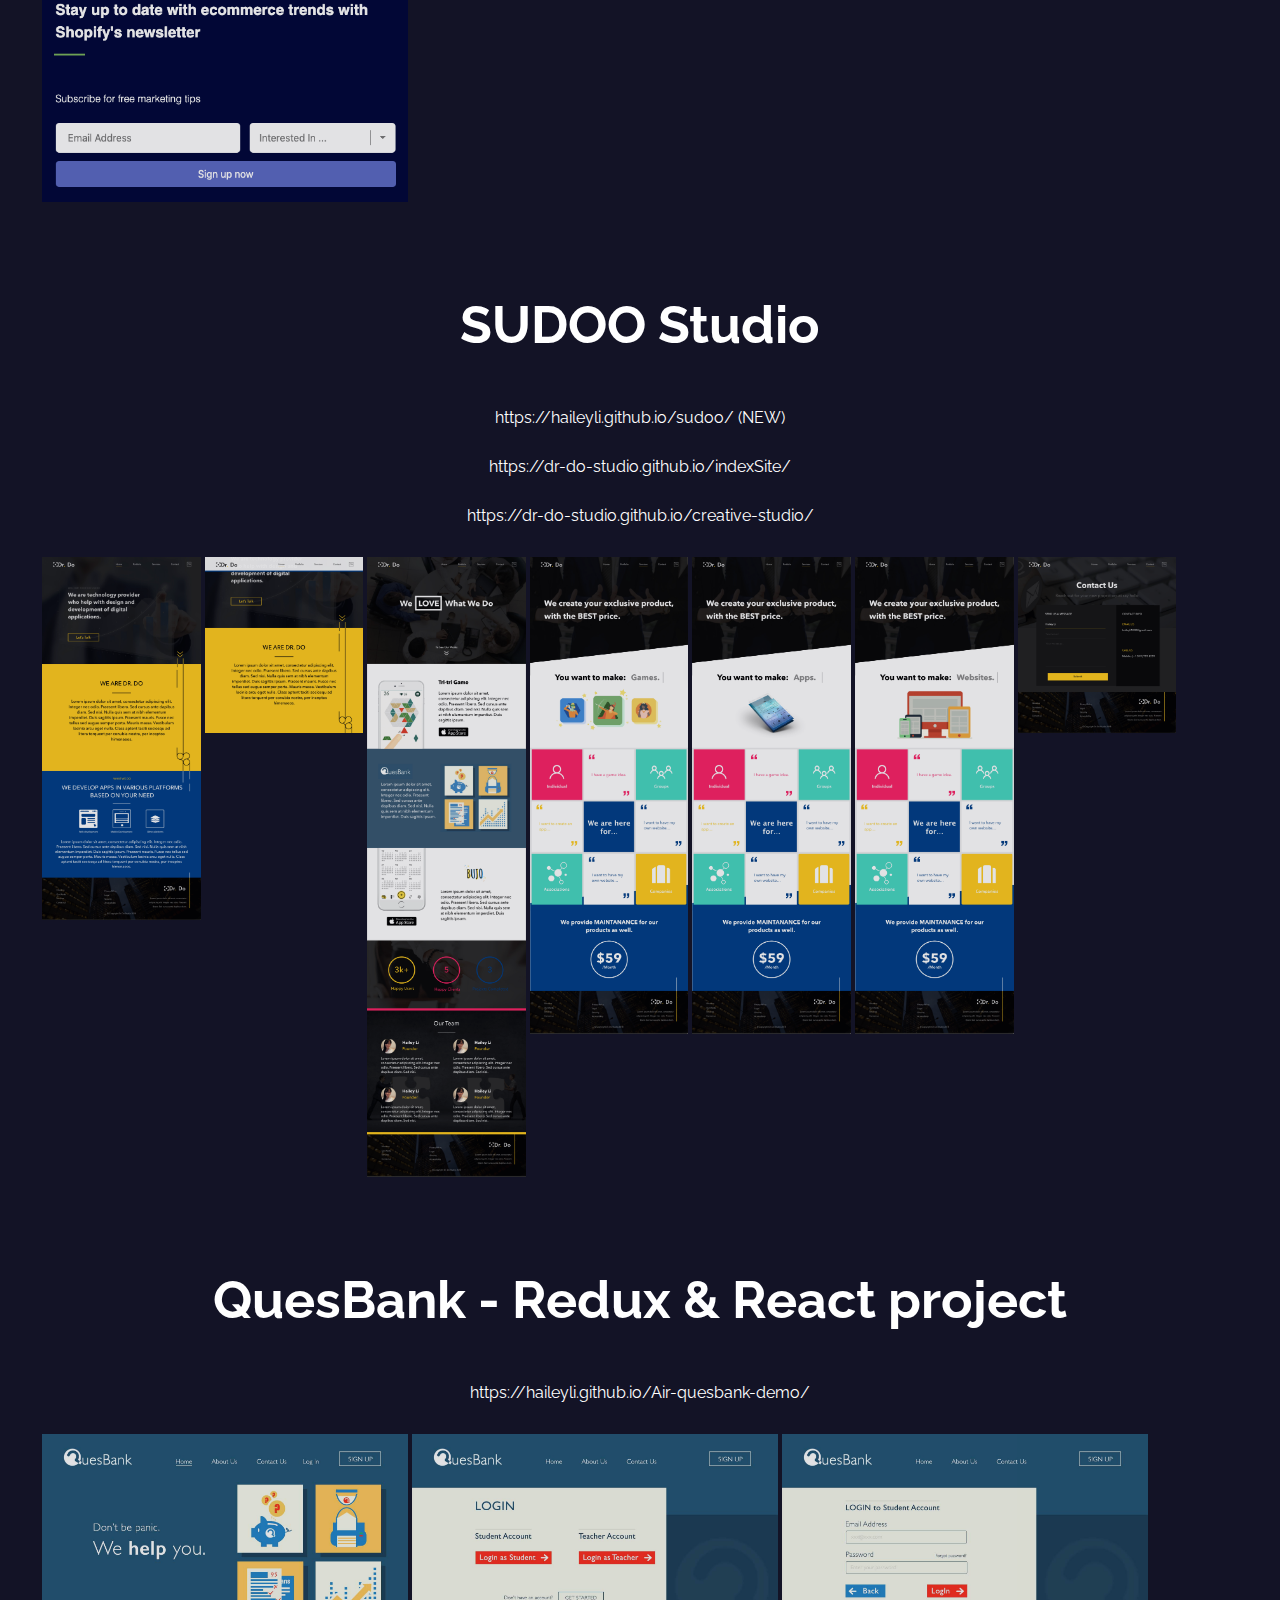
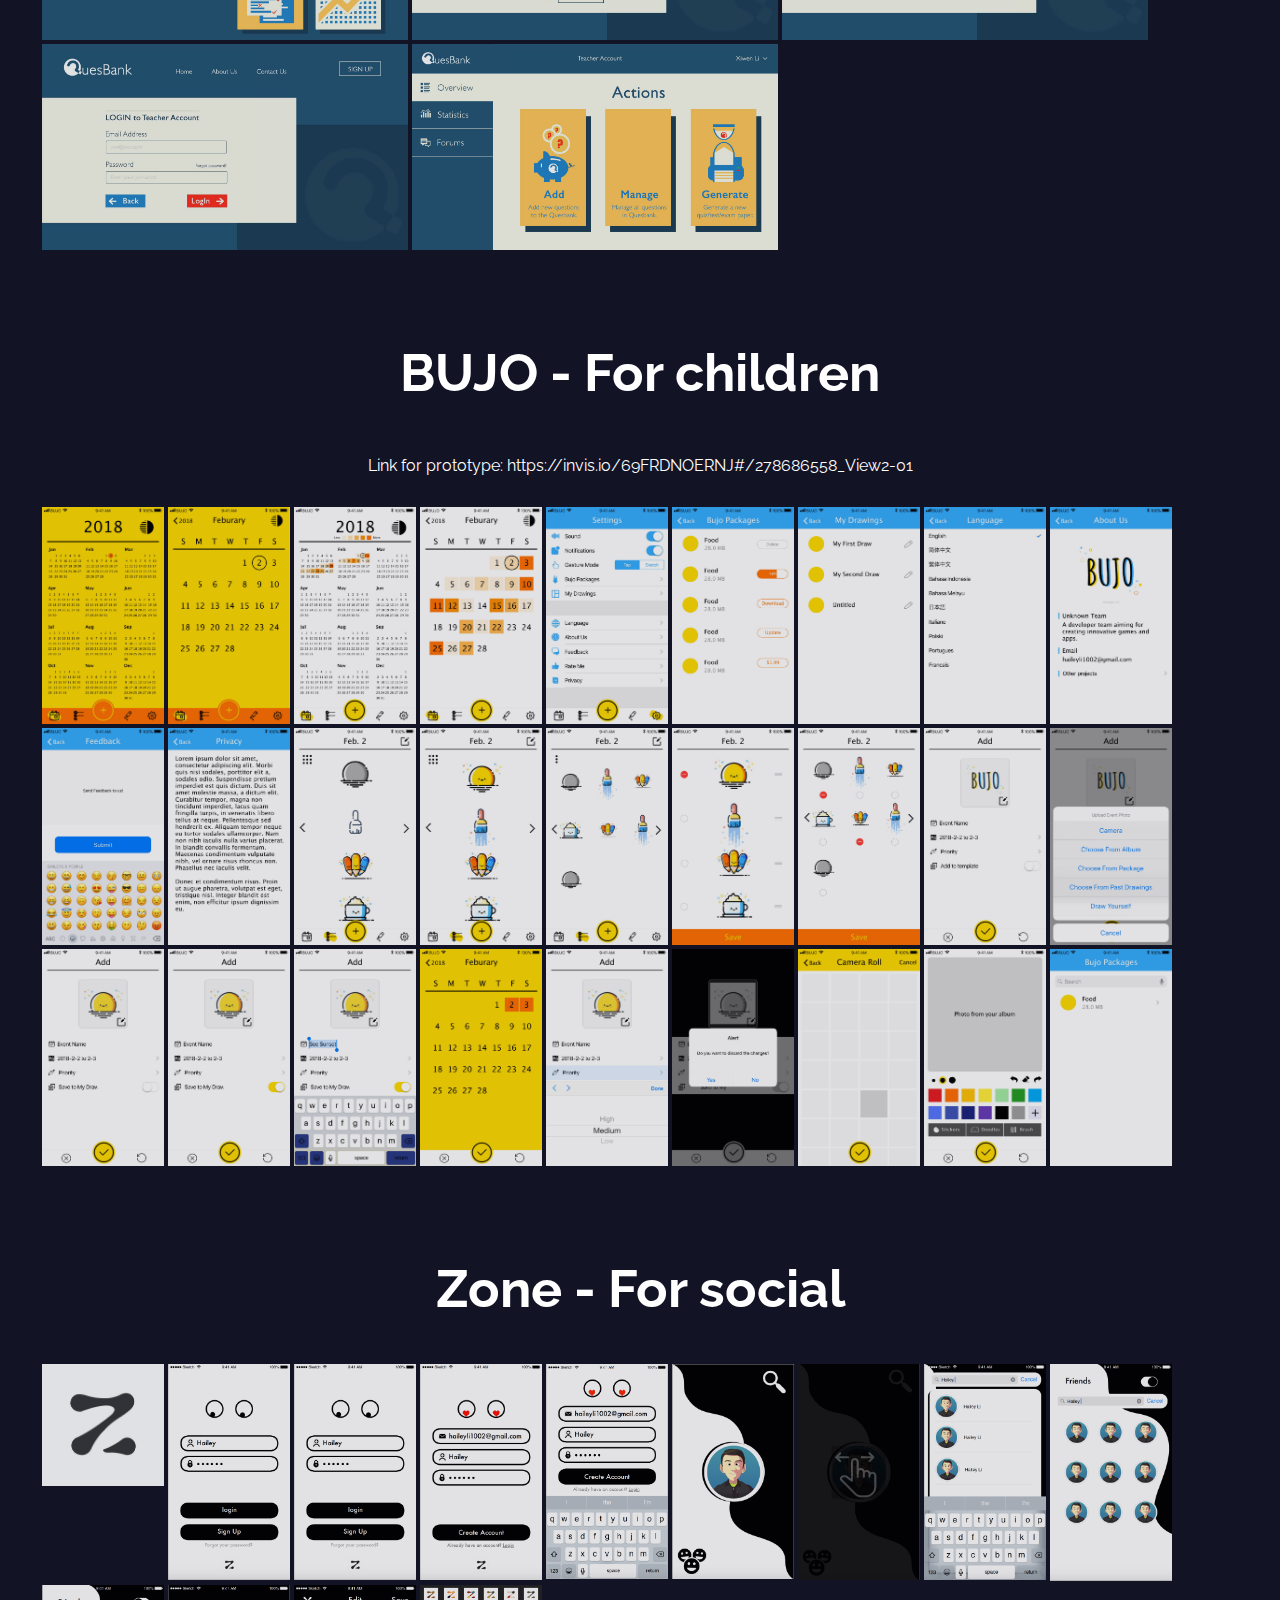
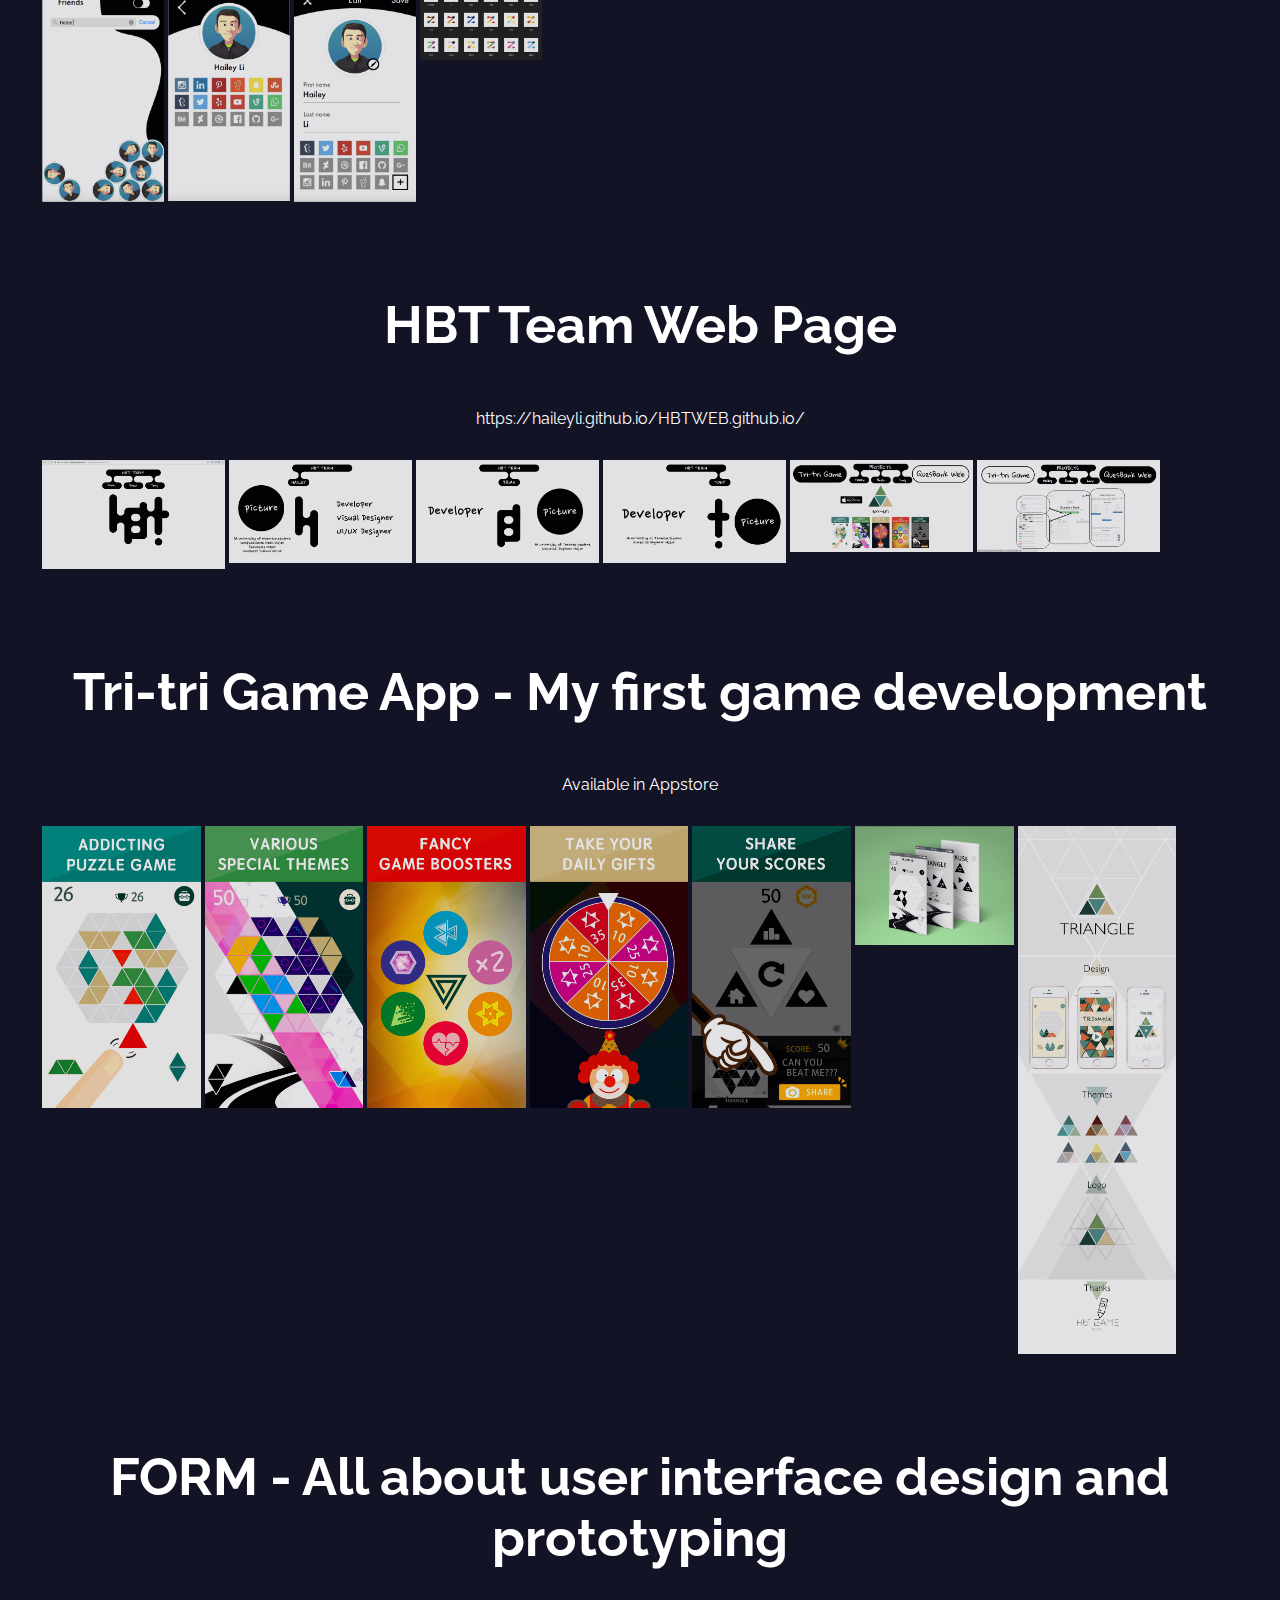
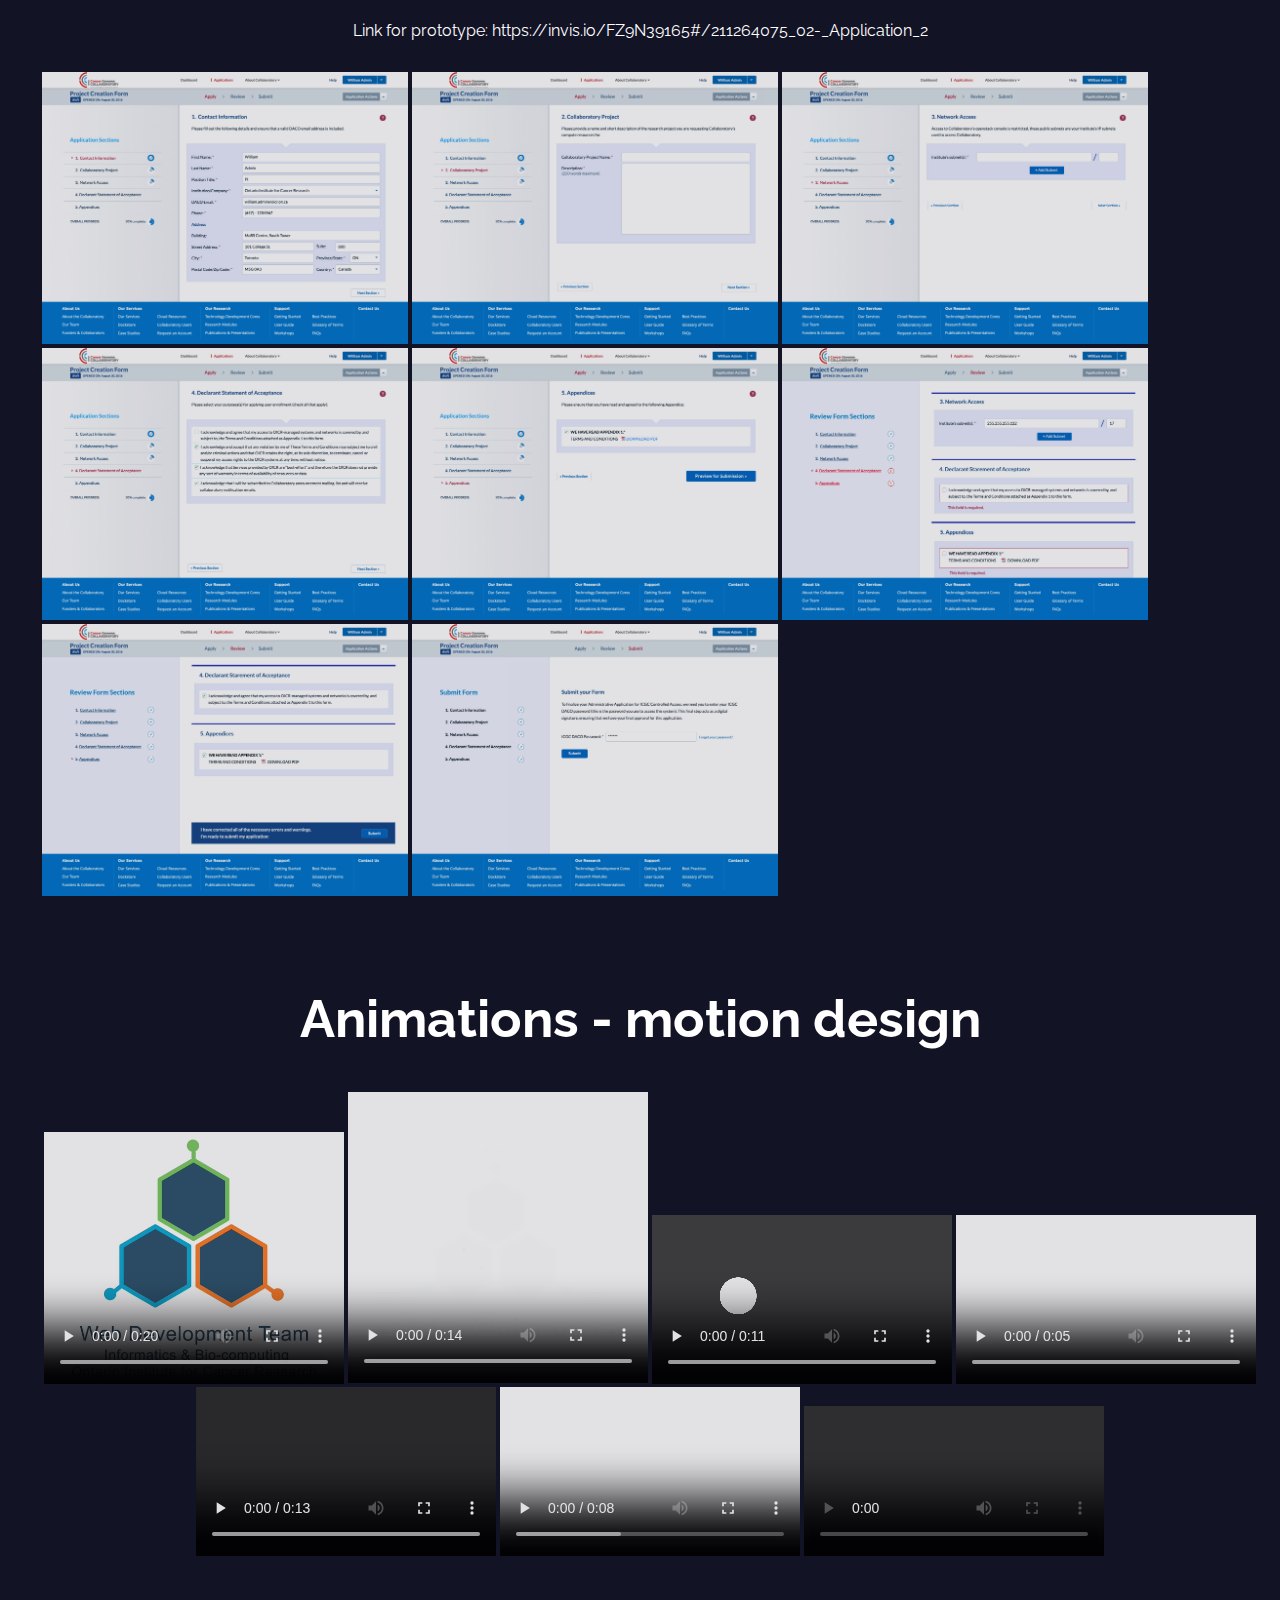
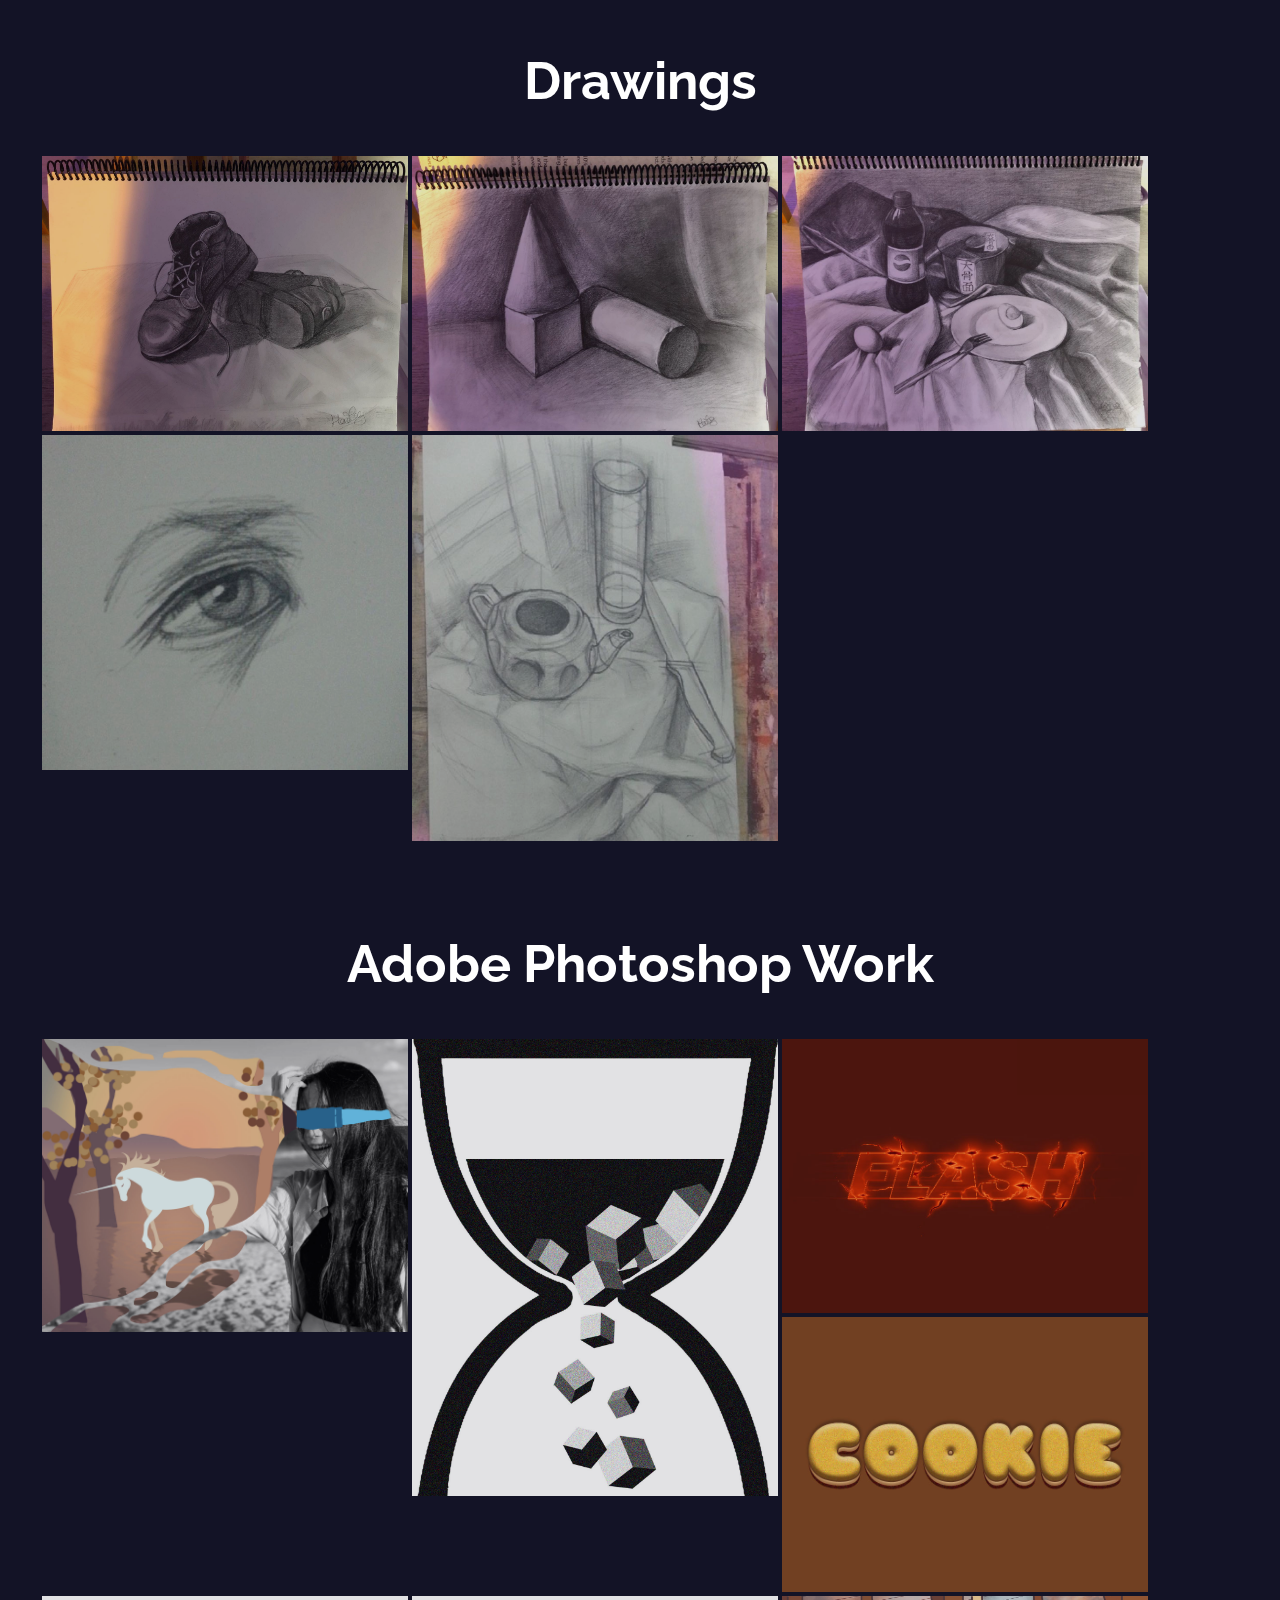
==== commit ad7c8ec1: "update" ====
--- a/index.html
+++ b/index.html
@@ -51,7 +51,7 @@
                     <br>Statistics Major
                     <br>Computer Science Minor
                     <br>
-                    <br><small>Japanese Certificate</small>
+                    <br><small>Japanese Language Certificate</small>
                 </p>
             </div>
 
@@ -63,11 +63,37 @@
             </div>
         </section>
         <section>
-            <img src="img/resume-PS-2020.jpg" style="width:100%;">
+            <img src="img/resume-PS-2020-1.jpg" style="width:100%;">
+            <img src="img/resume-PS-2020-2.jpg" style="width:100%;">
         </section>
         </section>
         <section id="experiences">
             <h2 class="title">PROJECTS & EXPERIENCES</h2>
+            <h3 style="color:white">Websites that I participated in (unconfidential) during work:</h3>
+            <ul style="color:white; margin:30px;text-align: left;">
+                <li>Development:
+                    <a style="color:rgb(123, 213, 255)"
+                        href="https://cancercollaboratory.org/cloud-computing-big-data-genomics" target="_blank">
+                        https://cancercollaboratory.org/cloud-computing-big-data-genomics</a></li>
+                <li>Design and Development:
+                    <a style="color:rgb(123, 213, 255)"
+                        href="http://www.cconestep.com/canada-immigration-investment-education-service/"
+                        target="_blank">
+                        http://www.cconestep.com/canada-immigration-investment-education-service/</a></li>
+                <li>Design and Development:
+                    <a style="color:rgb(123, 213, 255)" href="http://senlasedu.com/index.php" target="_blank">
+                        http://senlasedu.com/index.php</a></li>
+                <li>Design and Development:
+                    <a style="color:rgb(123, 213, 255)" href="http://www.mudancorp.com/index.php" target="_blank">
+                        http://www.mudancorp.com/index.php</a></li>
+                <li>AODA Debugging and Testing:
+                    <a style="color:rgb(123, 213, 255)" href="https://www.greatwestlife.com/you-and-your-family.html"
+                        target="_blank">
+                        https://www.greatwestlife.com/you-and-your-family.html</a></li>
+                <li>Drupal CMS Feature implements:
+                    <a style="color:rgb(123, 213, 255)" href="https://uwaterloo.ca/" target="_blank">
+                        https://uwaterloo.ca/</a></li>
+            </ul>
             <div class="elist">
 
 
@@ -226,17 +252,17 @@
                 <div id="photos">
                     <ul id="photo-gallery">
                         <li>
-                            <a target="_blank" href="img/other/pic1.png">
+                            <a target="_blank" href="https://haileyli.github.io/vocab-typing-game/">
                                 <img src="img/other/pic1.png">
                             </a>
                         </li>
                         <li>
-                            <a target="_blank" href="img/other/pic2.png">
+                            <a target="_blank" href="https://haileyli.github.io/vocab-typing-game/">
                                 <img src="img/other/pic2.png">
                             </a>
                         </li>
                         <li>
-                            <a target="_blank" href="img/other/pic3.png">
+                            <a target="_blank" href="https://hbtgames.github.io/2048ReactGame/">
                                 <img src="img/other/pic3.png">
                             </a>
                         </li>
@@ -263,7 +289,7 @@
                     <ul id="photo-gallery">
 
                         <li>
-                            <a target="_blank" href="img/other/pic4.png">
+                            <a target="_blank" href="https://codepen.io/HaileyLi/pen/vjpzdv">
                                 <img src="img/other/pic4.png">
                             </a>
                         </li>
@@ -278,7 +304,7 @@
             <div class="proj-div do">
                 <h2>SUDOO Studio</h2>
                 <a class="link" target="_blank"
-                    href="https://haileyli.github.io/sudoo/eng/index.html">https://haileyli.github.io/sudoo/eng/index.html
+                    href="https://haileyli.github.io/sudoo/">https://haileyli.github.io/sudoo/
                     (NEW)</a>
                 <a class="link" target="_blank"
                     href="https://dr-do-studio.github.io/indexSite/">https://dr-do-studio.github.io/indexSite/</a>
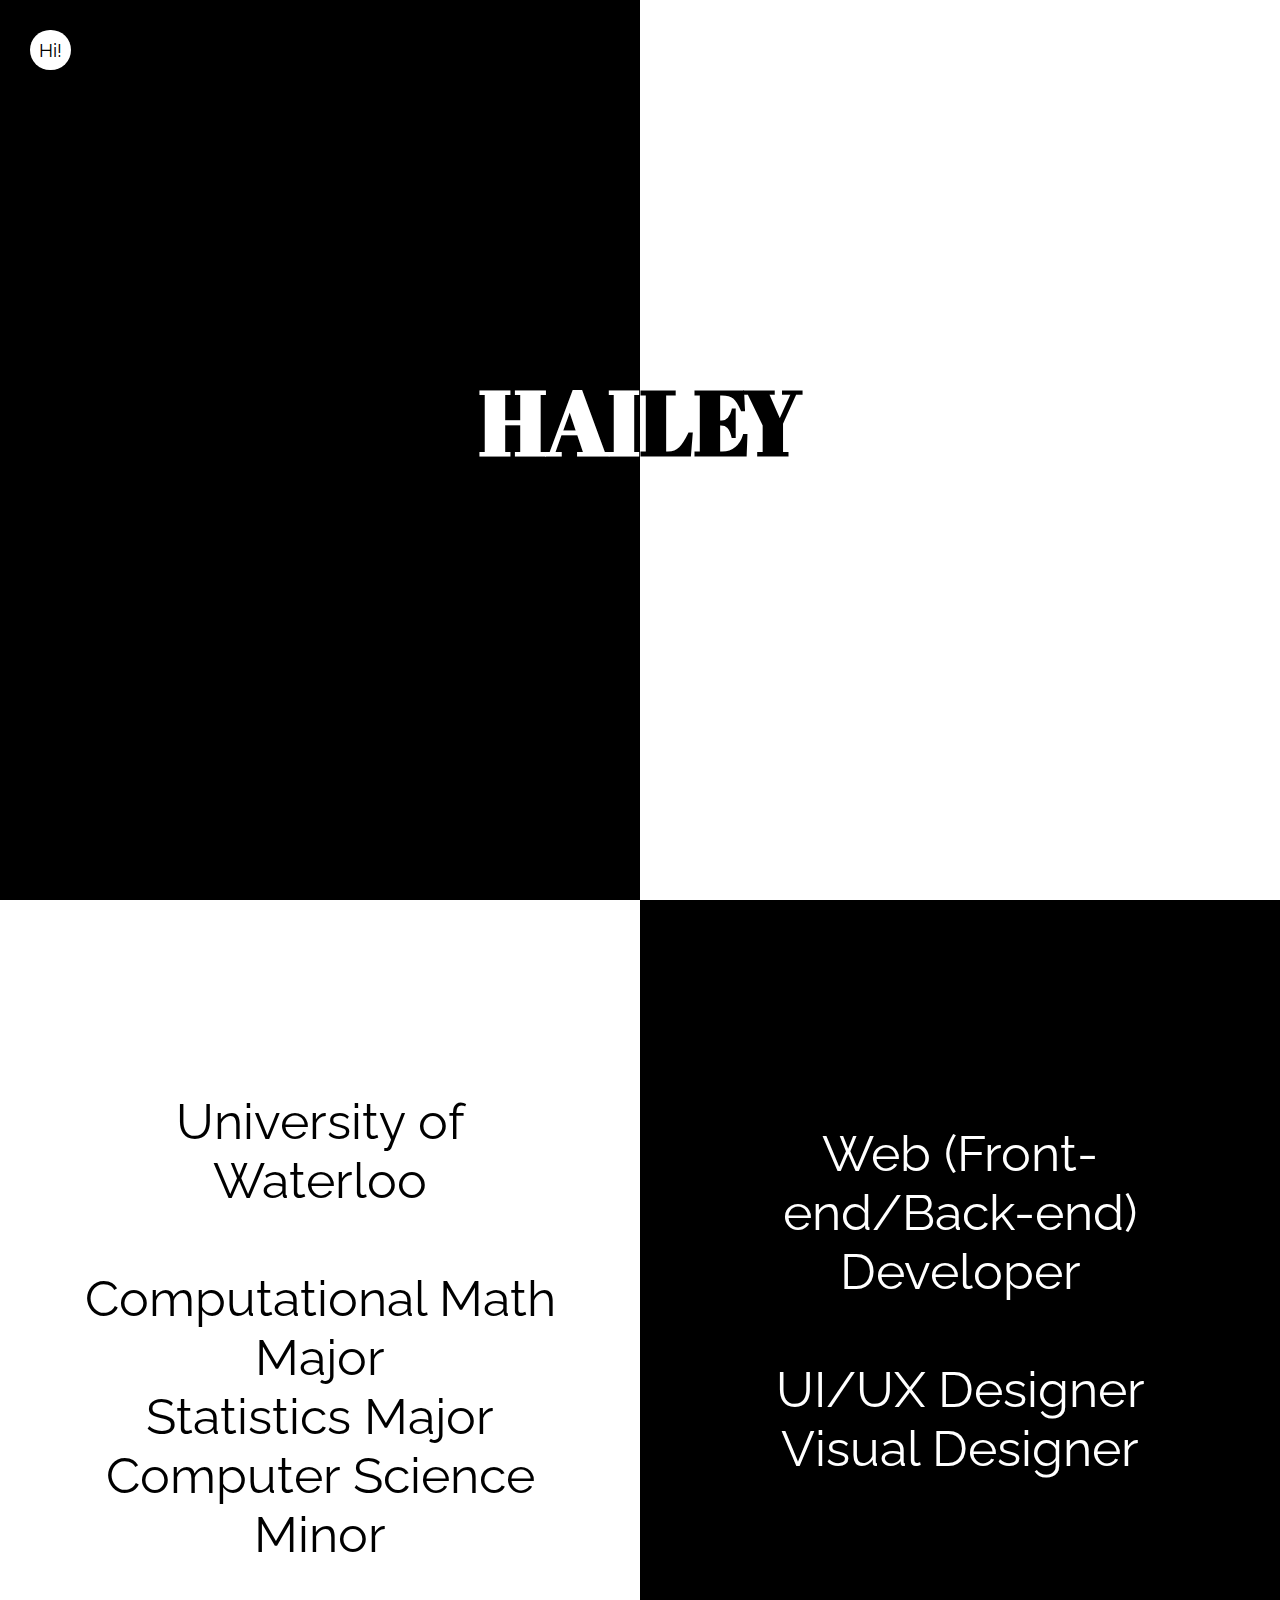
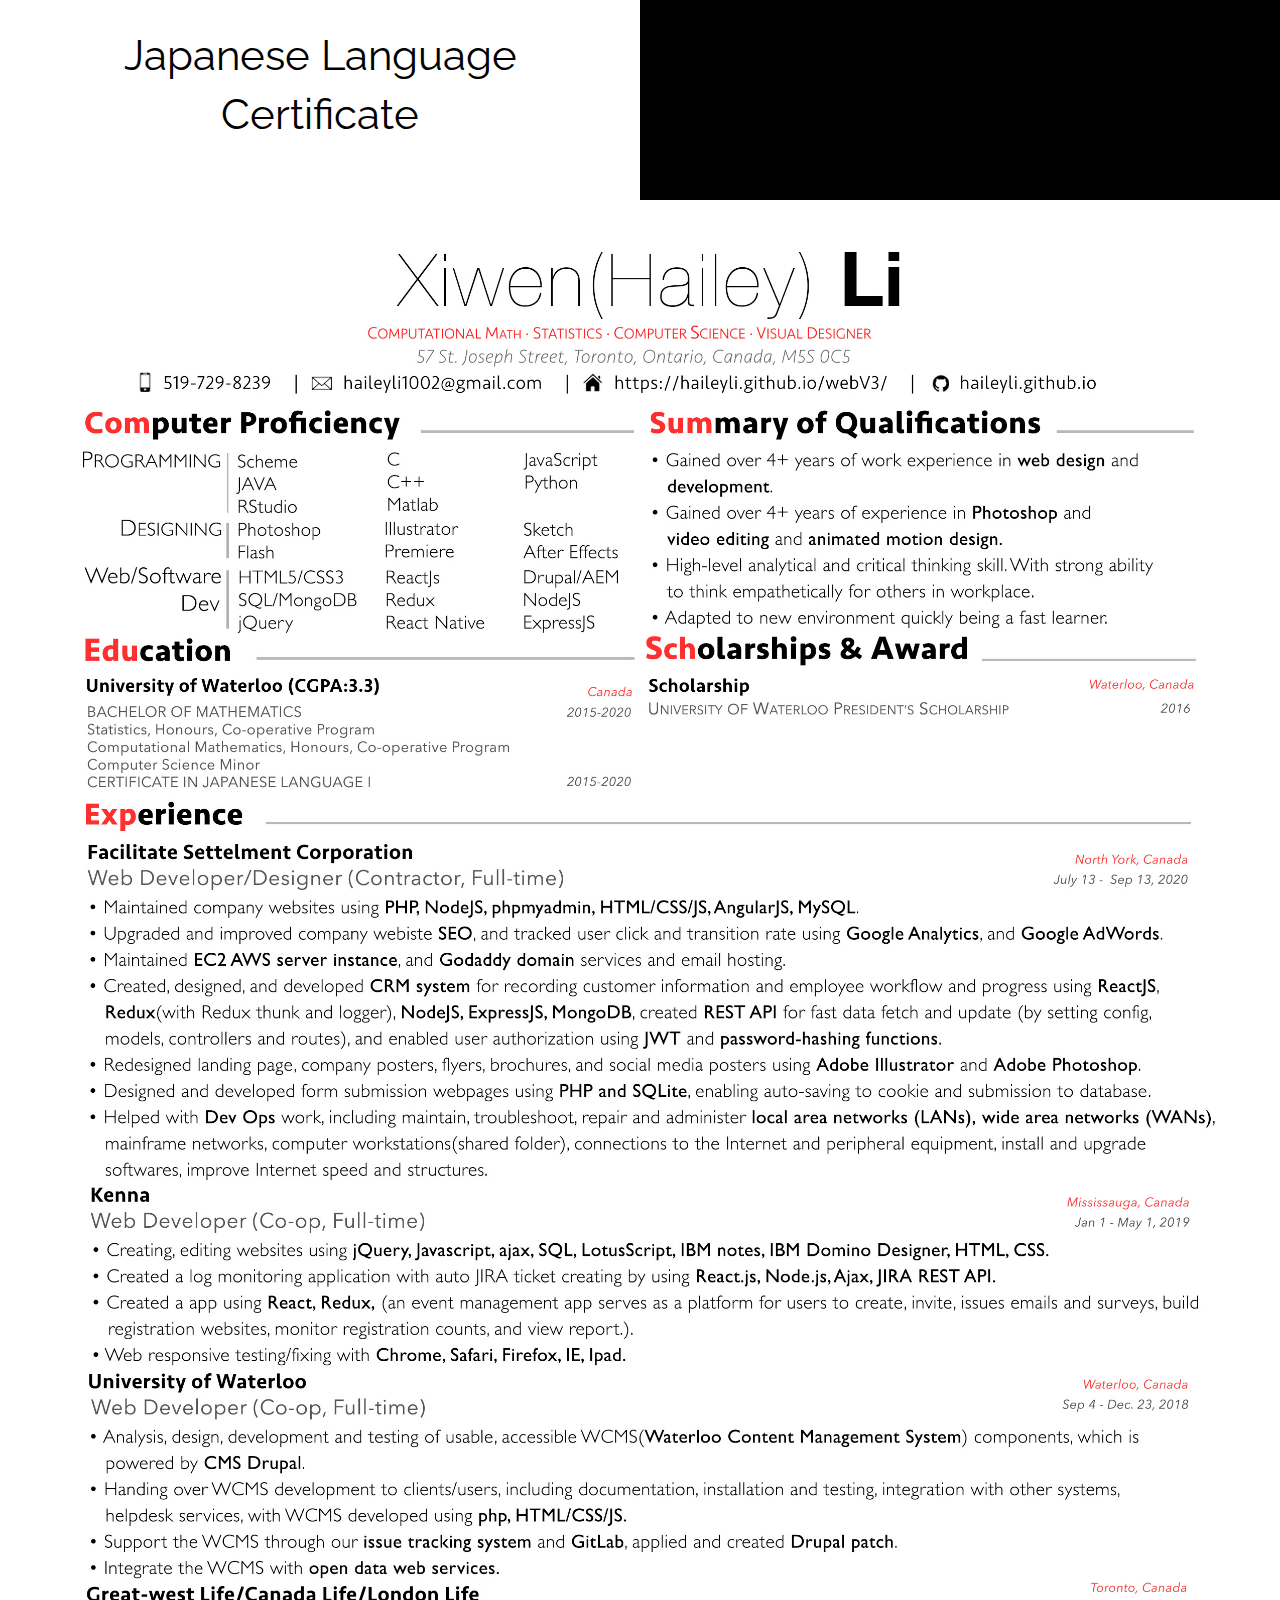
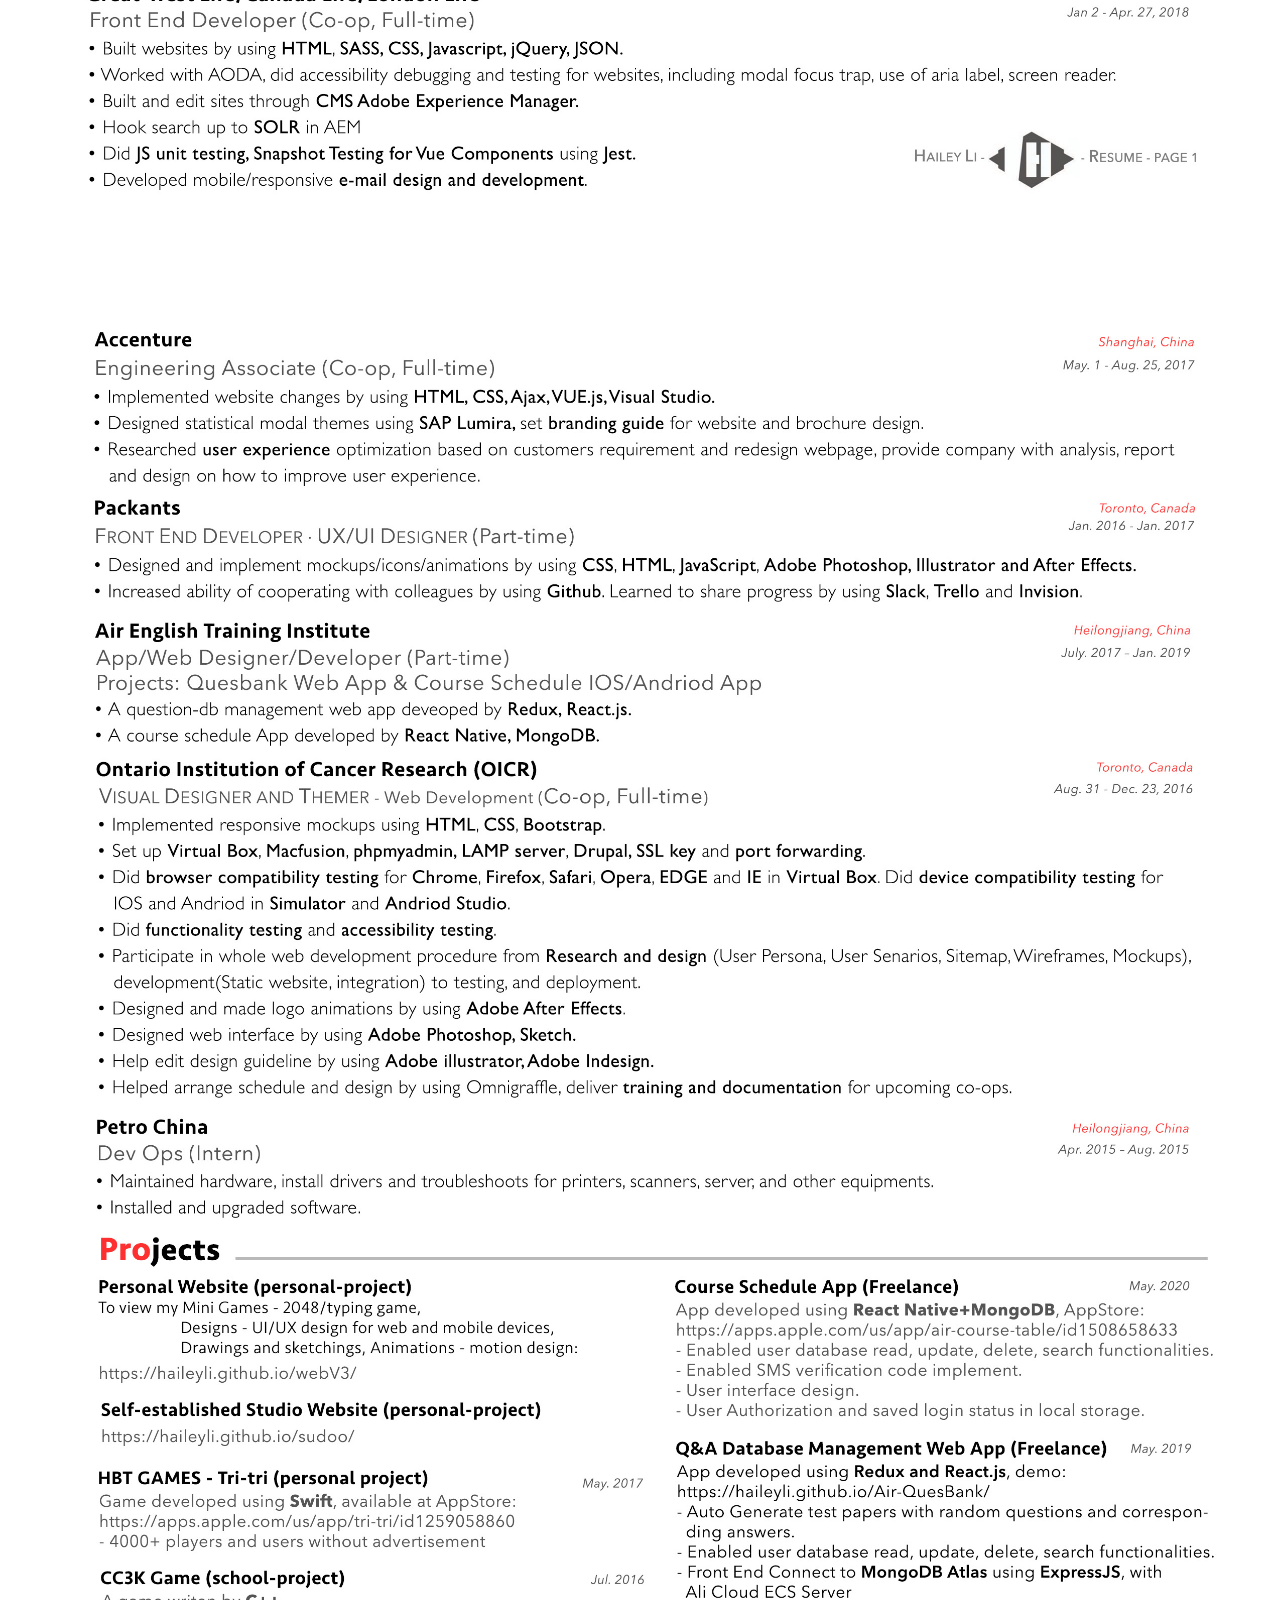
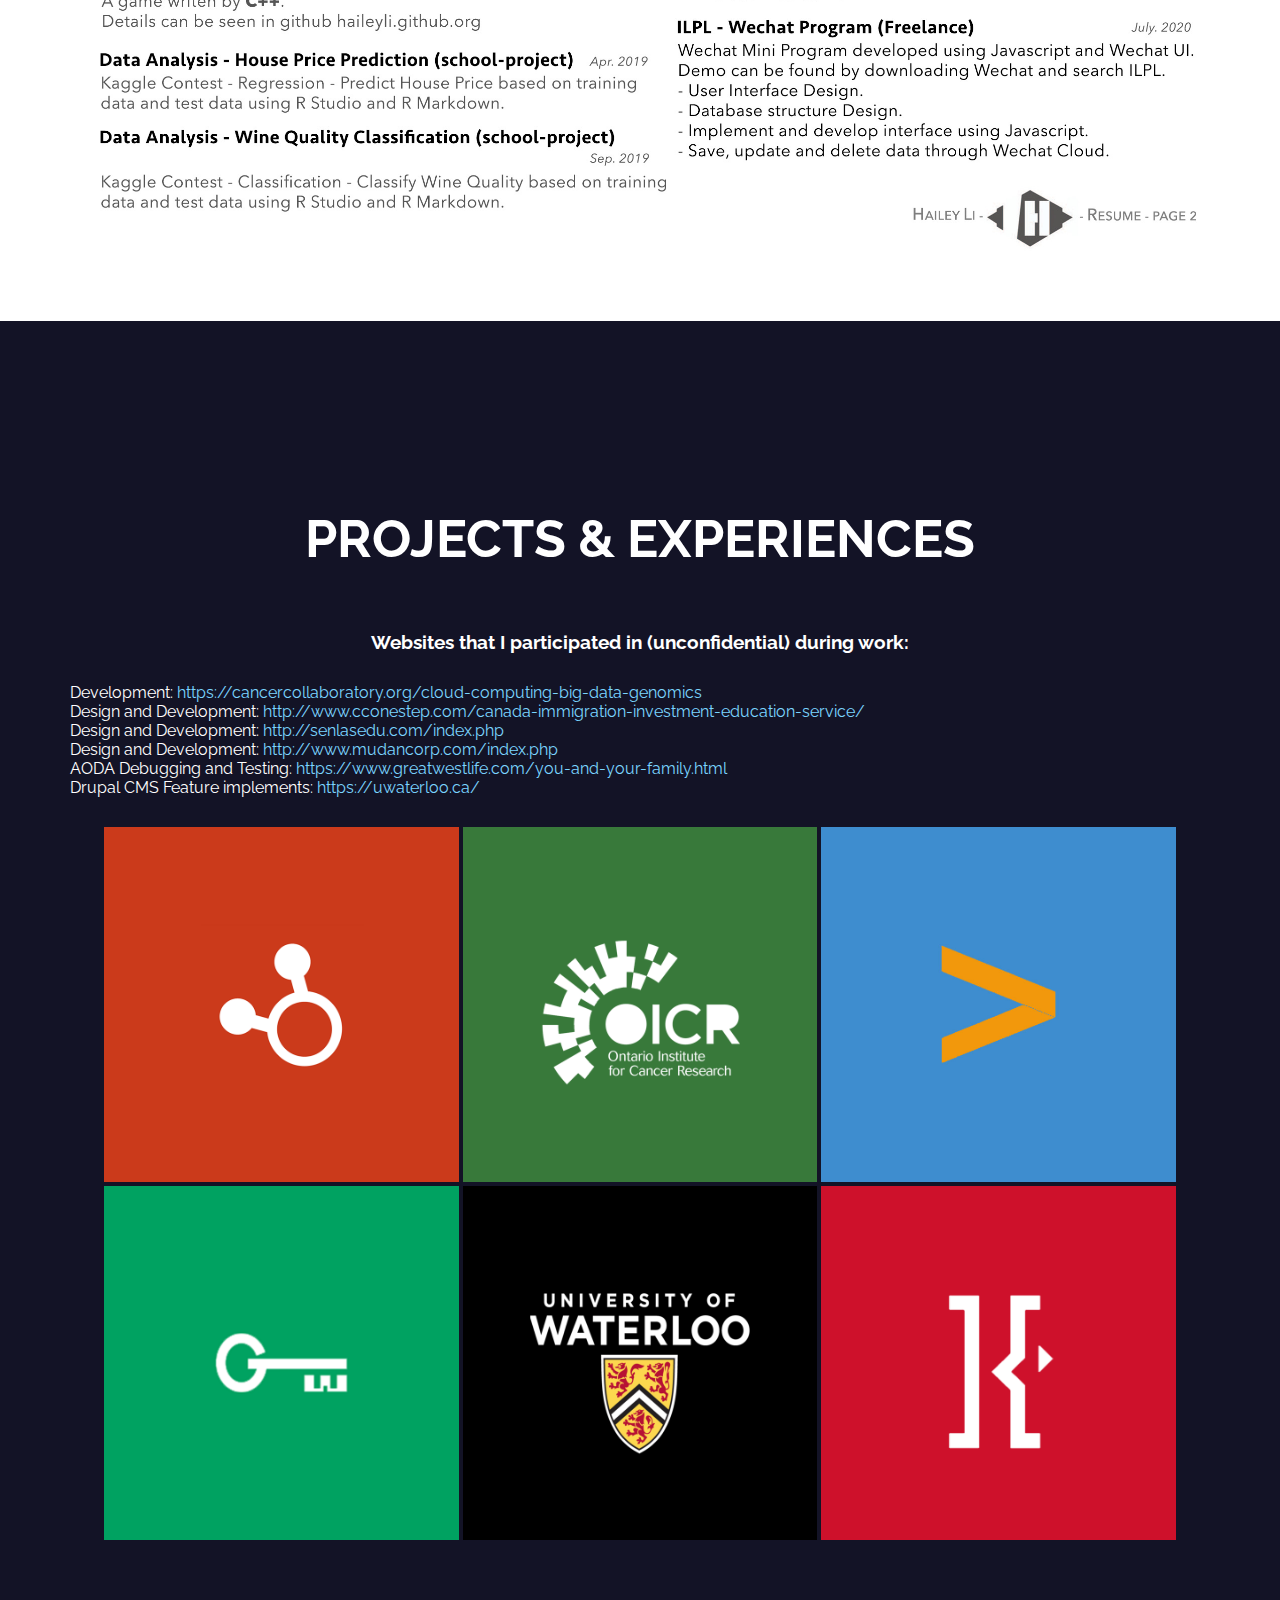
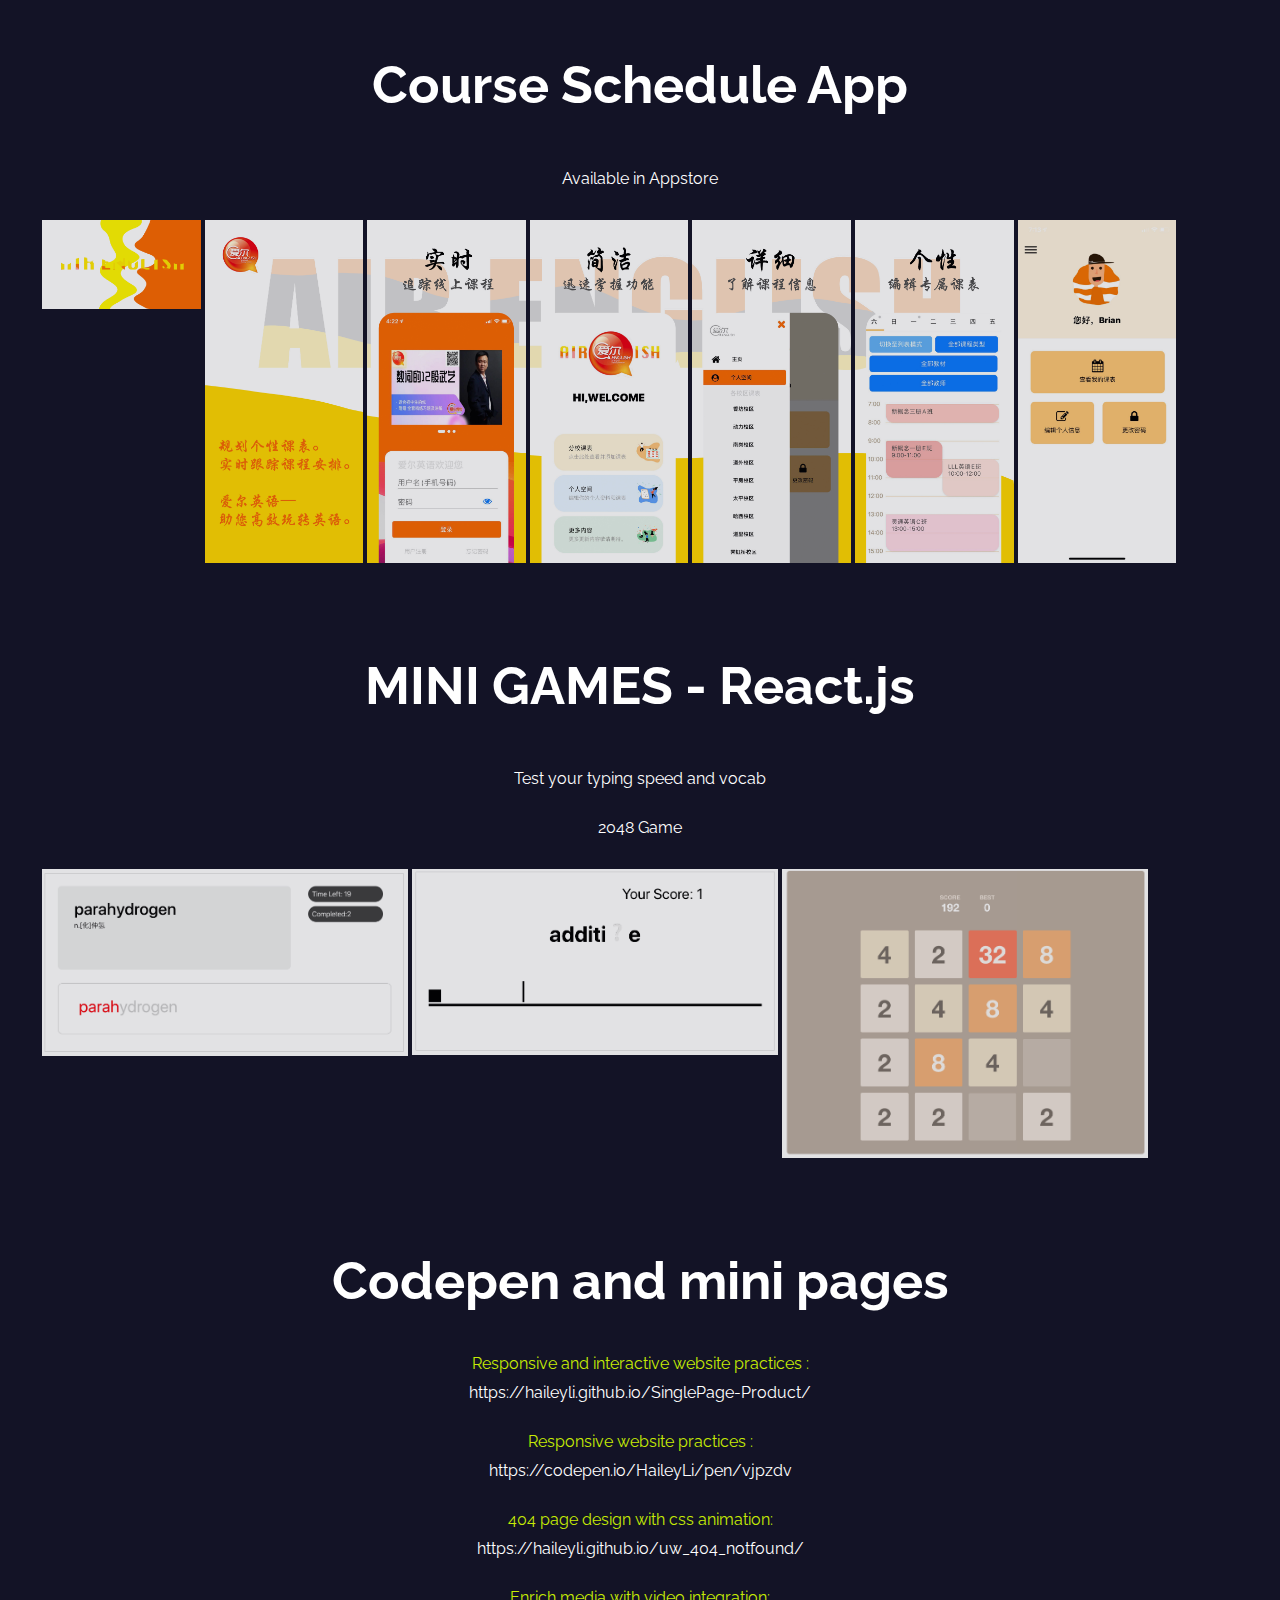
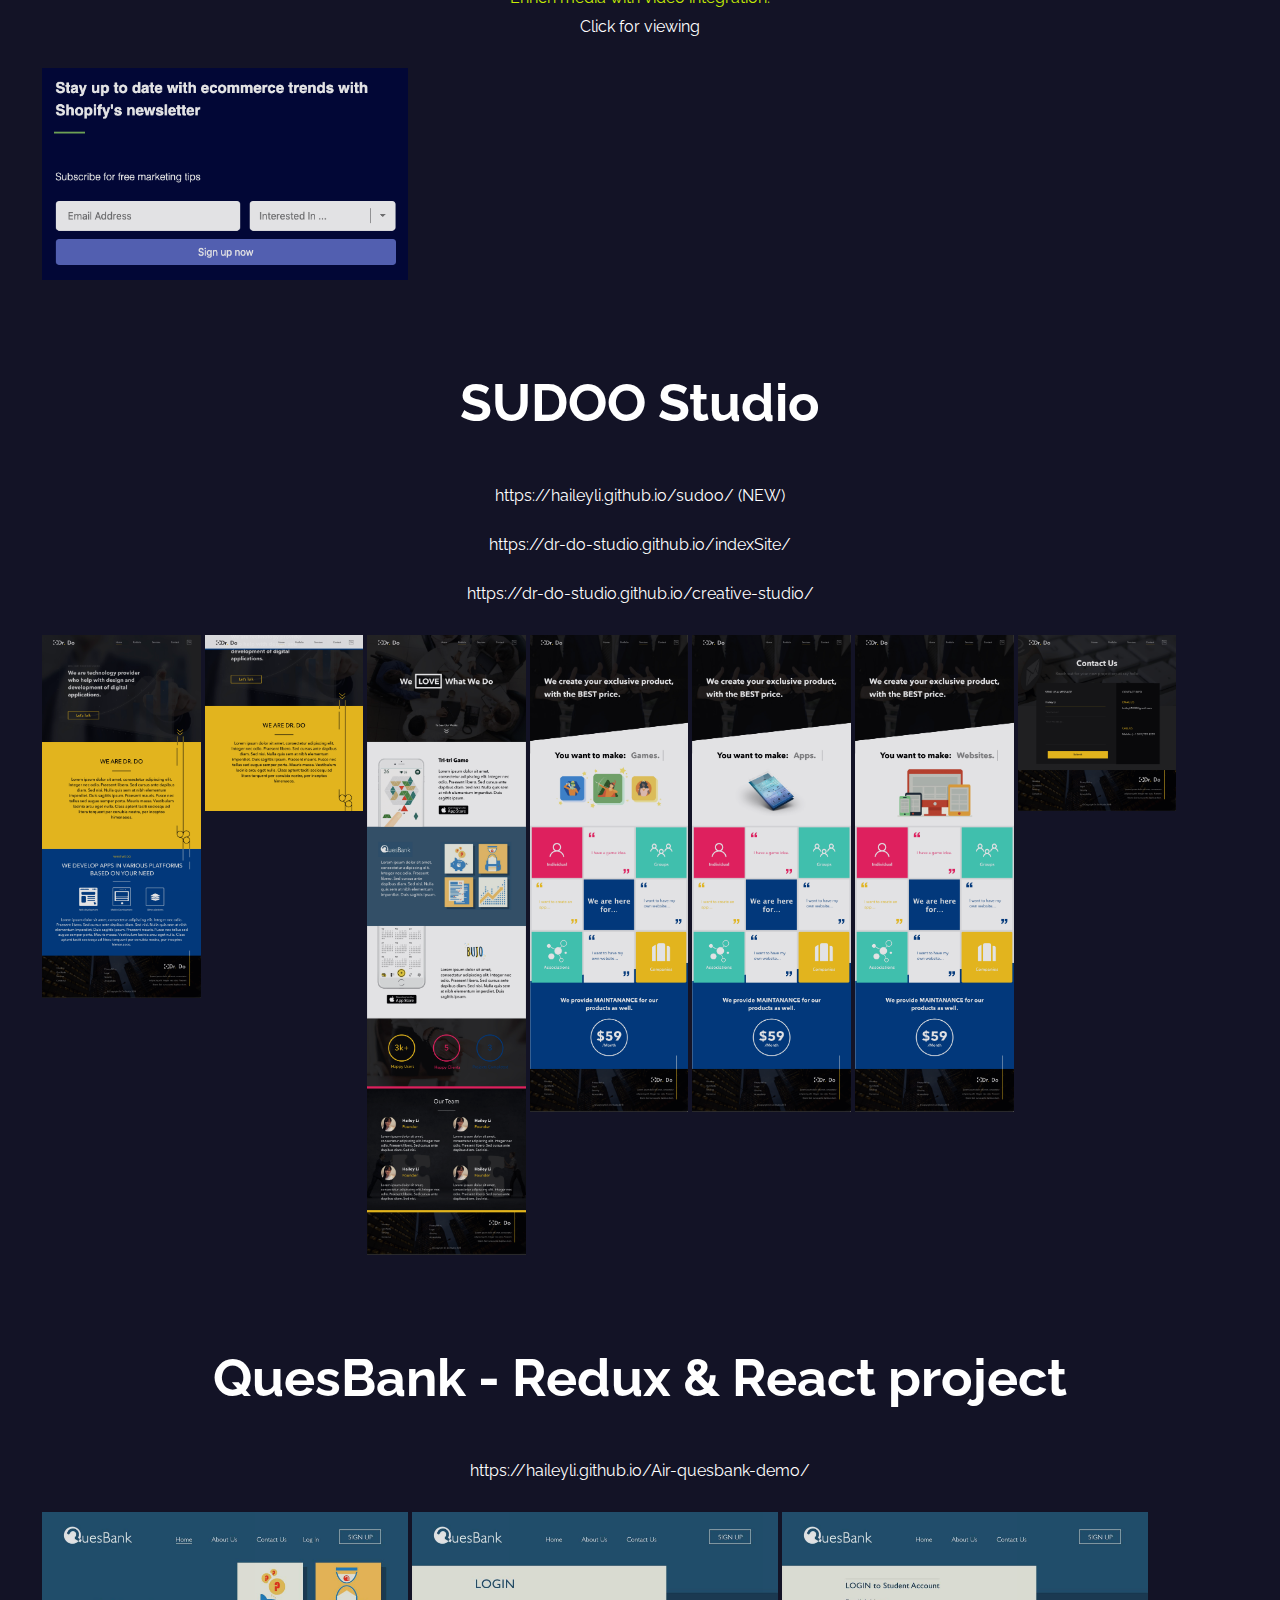
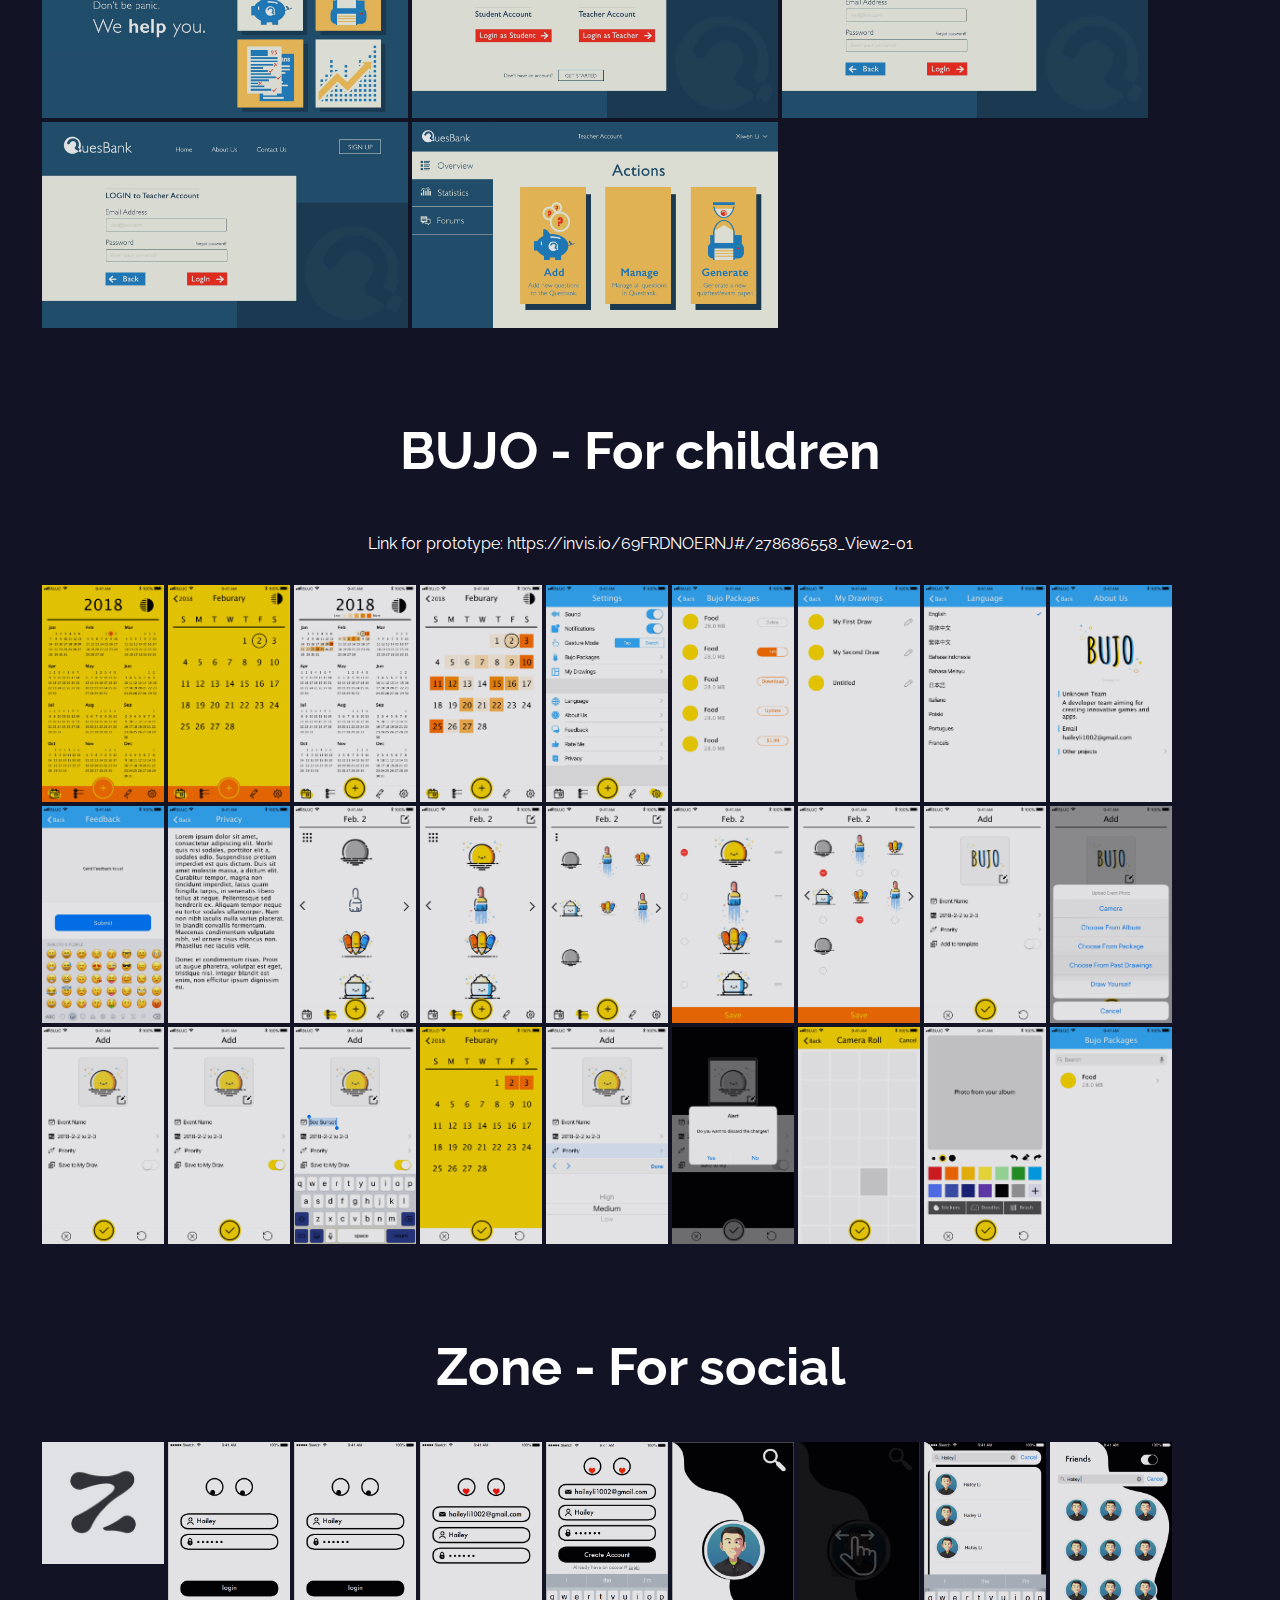
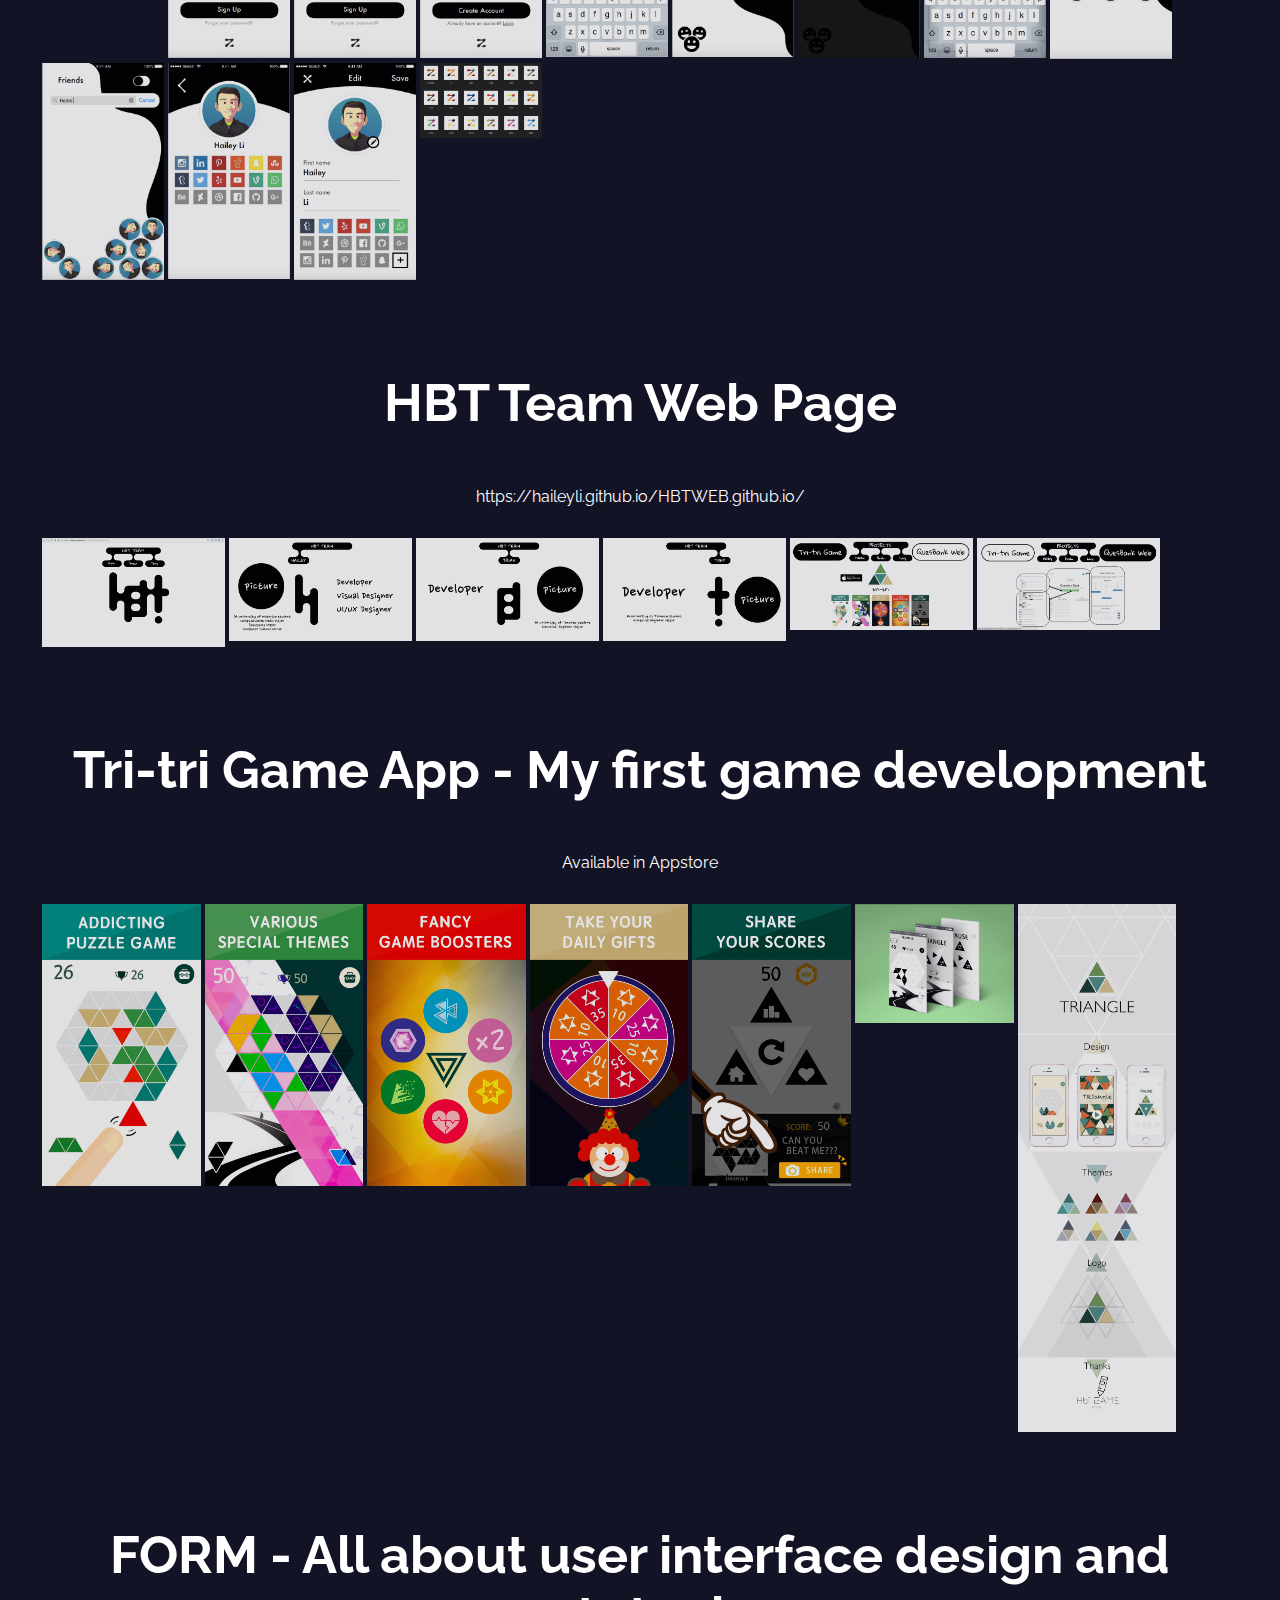
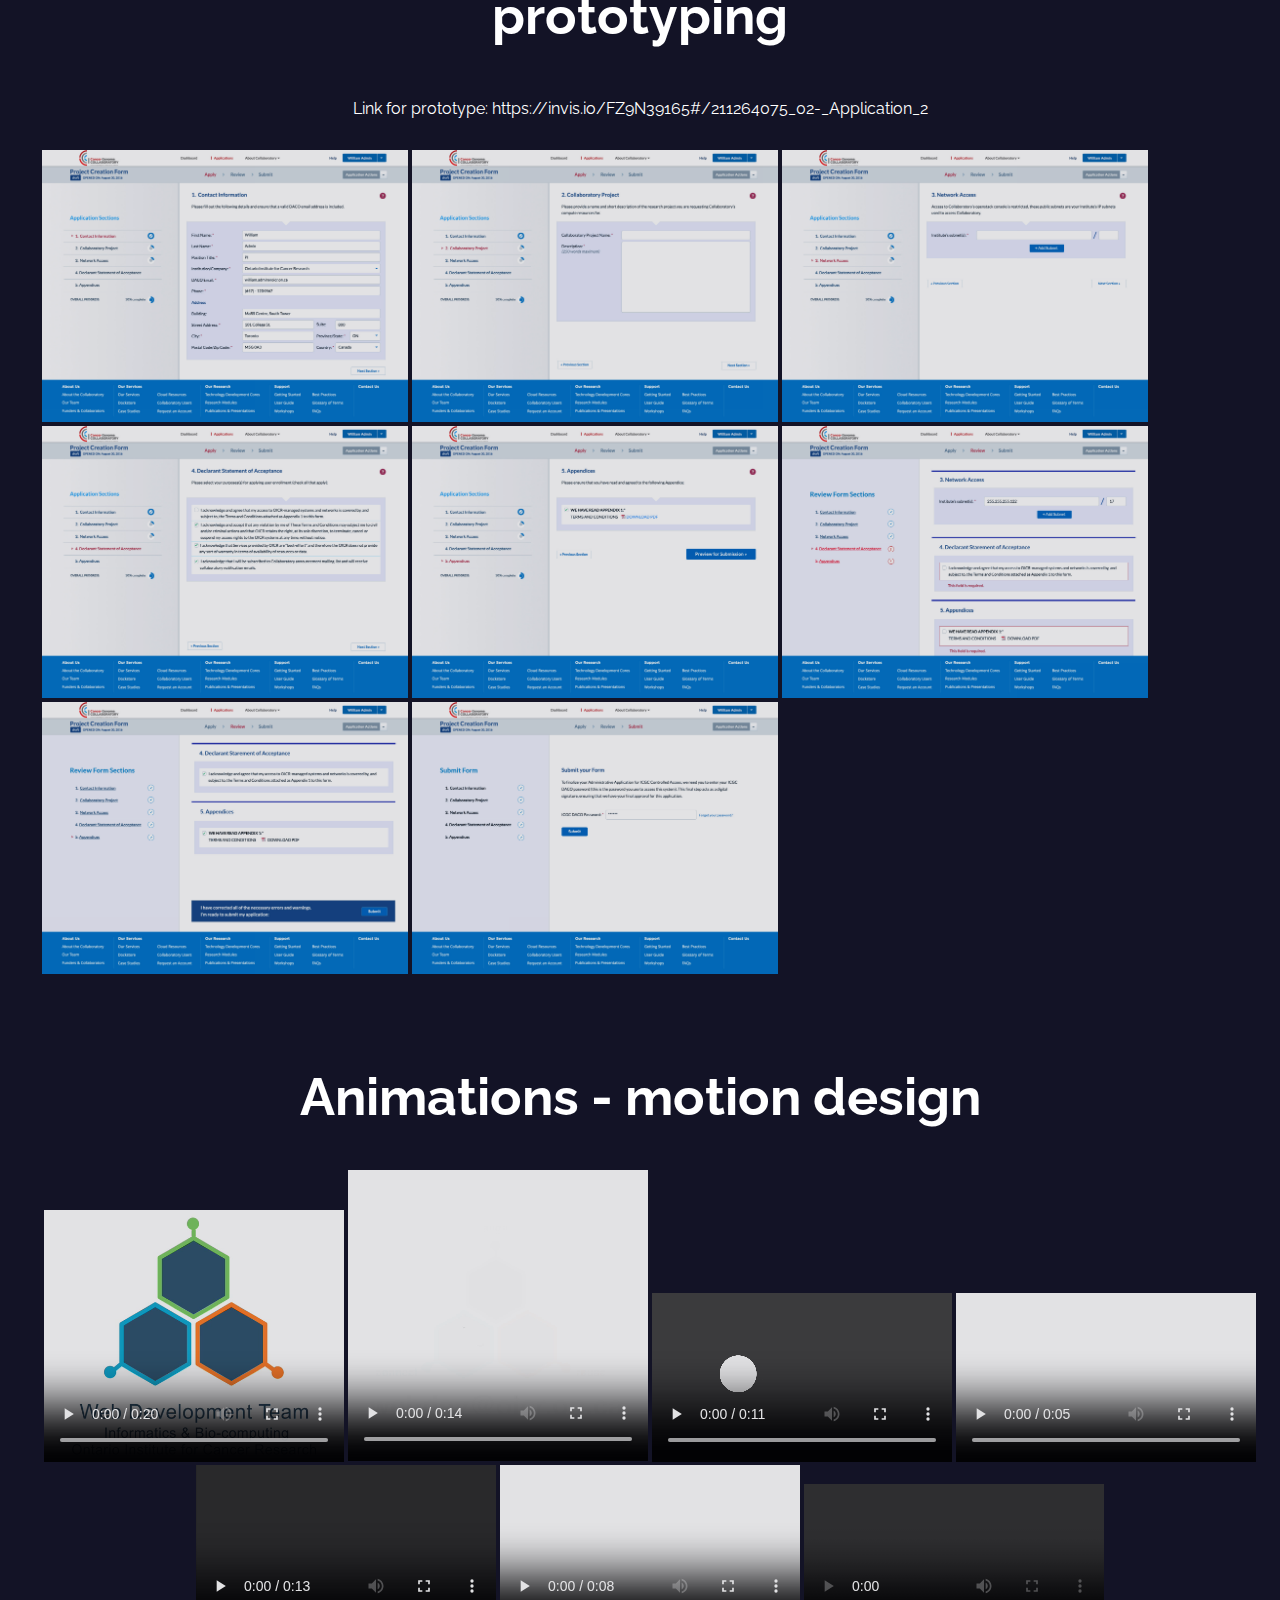
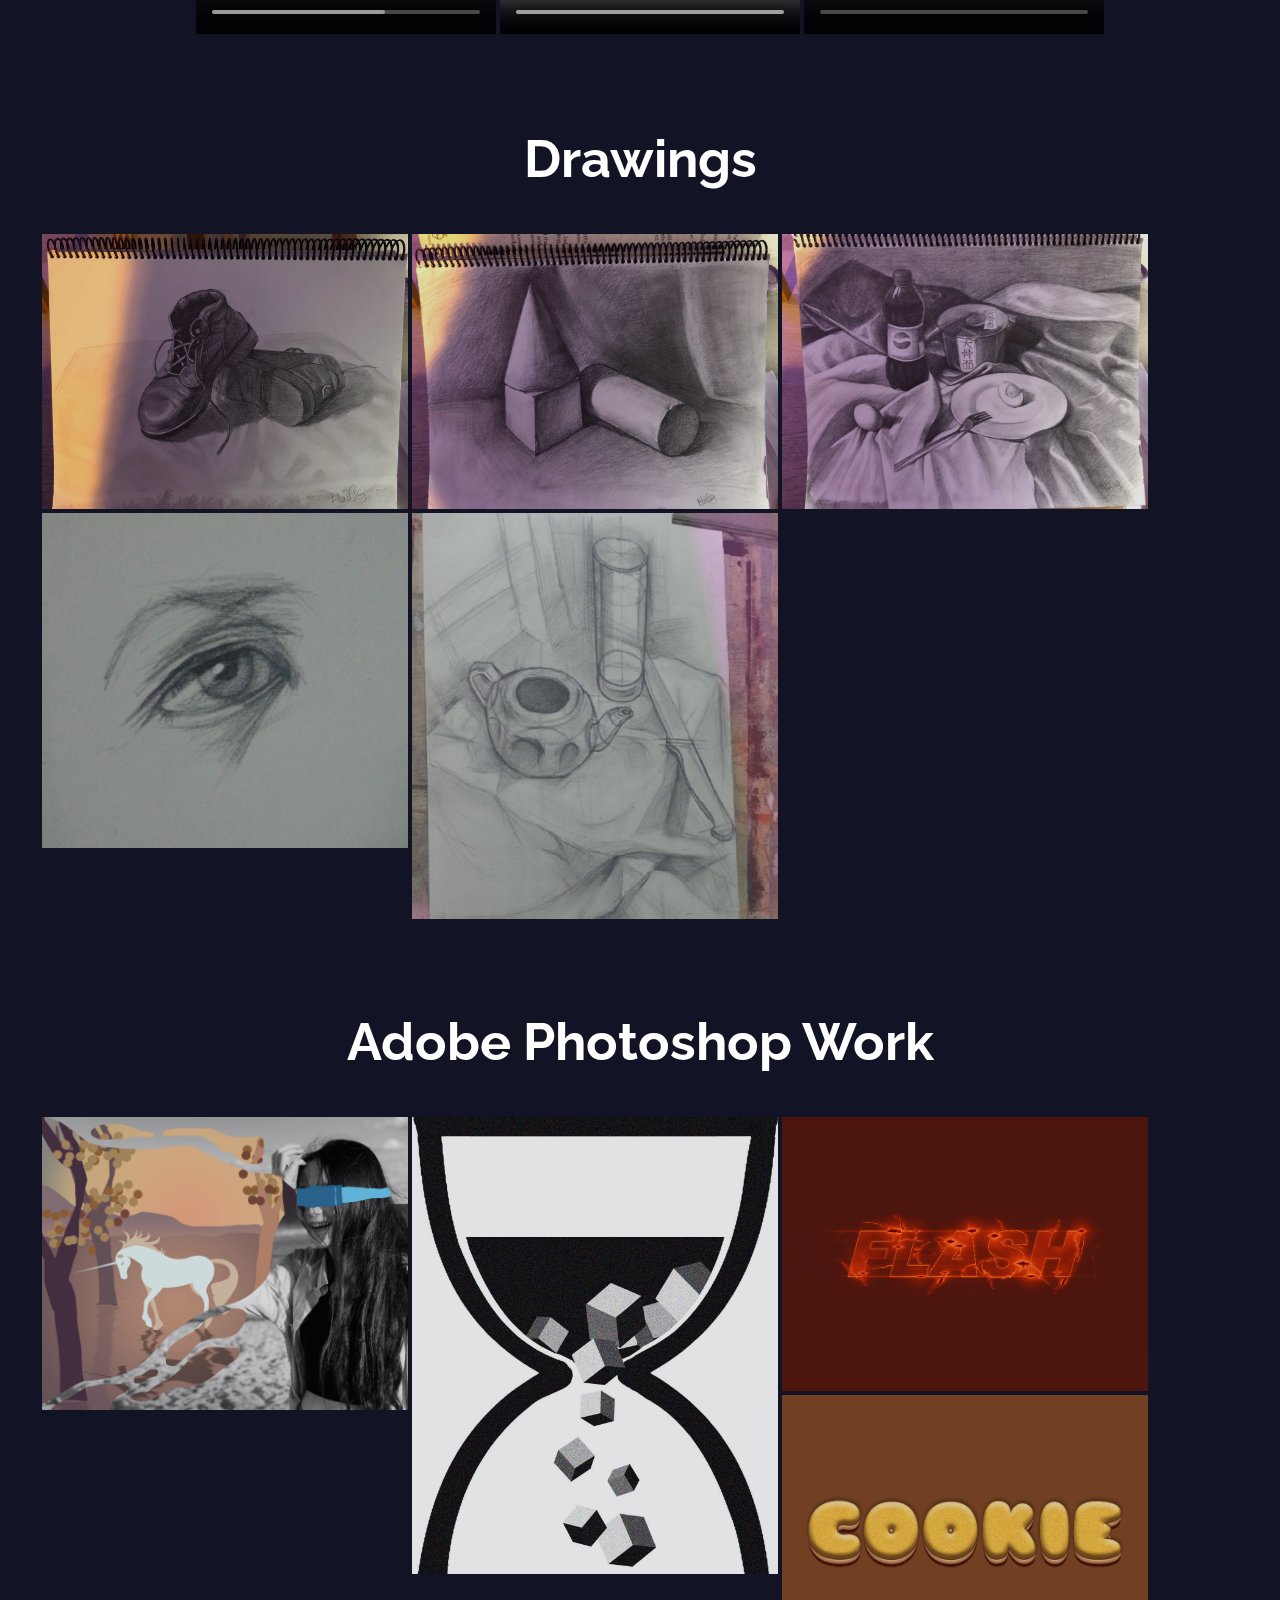
==== commit bdaf92e2: "update" ====
--- a/index.html
+++ b/index.html
@@ -274,6 +274,11 @@
             <div class="proj-div quesbank">
                 <h2>Codepen and mini pages</h2>
                 <div>
+                    <a style="color:#C7EC04">Responsive and interactive website practices :</a><a class="link"
+                        target="_blank"
+                        href="https://haileyli.github.io/SinglePage-Product/">https://haileyli.github.io/SinglePage-Product/</a>
+                </div>
+                <div>
                     <a style="color:#C7EC04">Responsive website practices :</a><a class="link" target="_blank"
                         href="https://codepen.io/HaileyLi/pen/vjpzdv">https://codepen.io/HaileyLi/pen/vjpzdv</a>
                 </div>
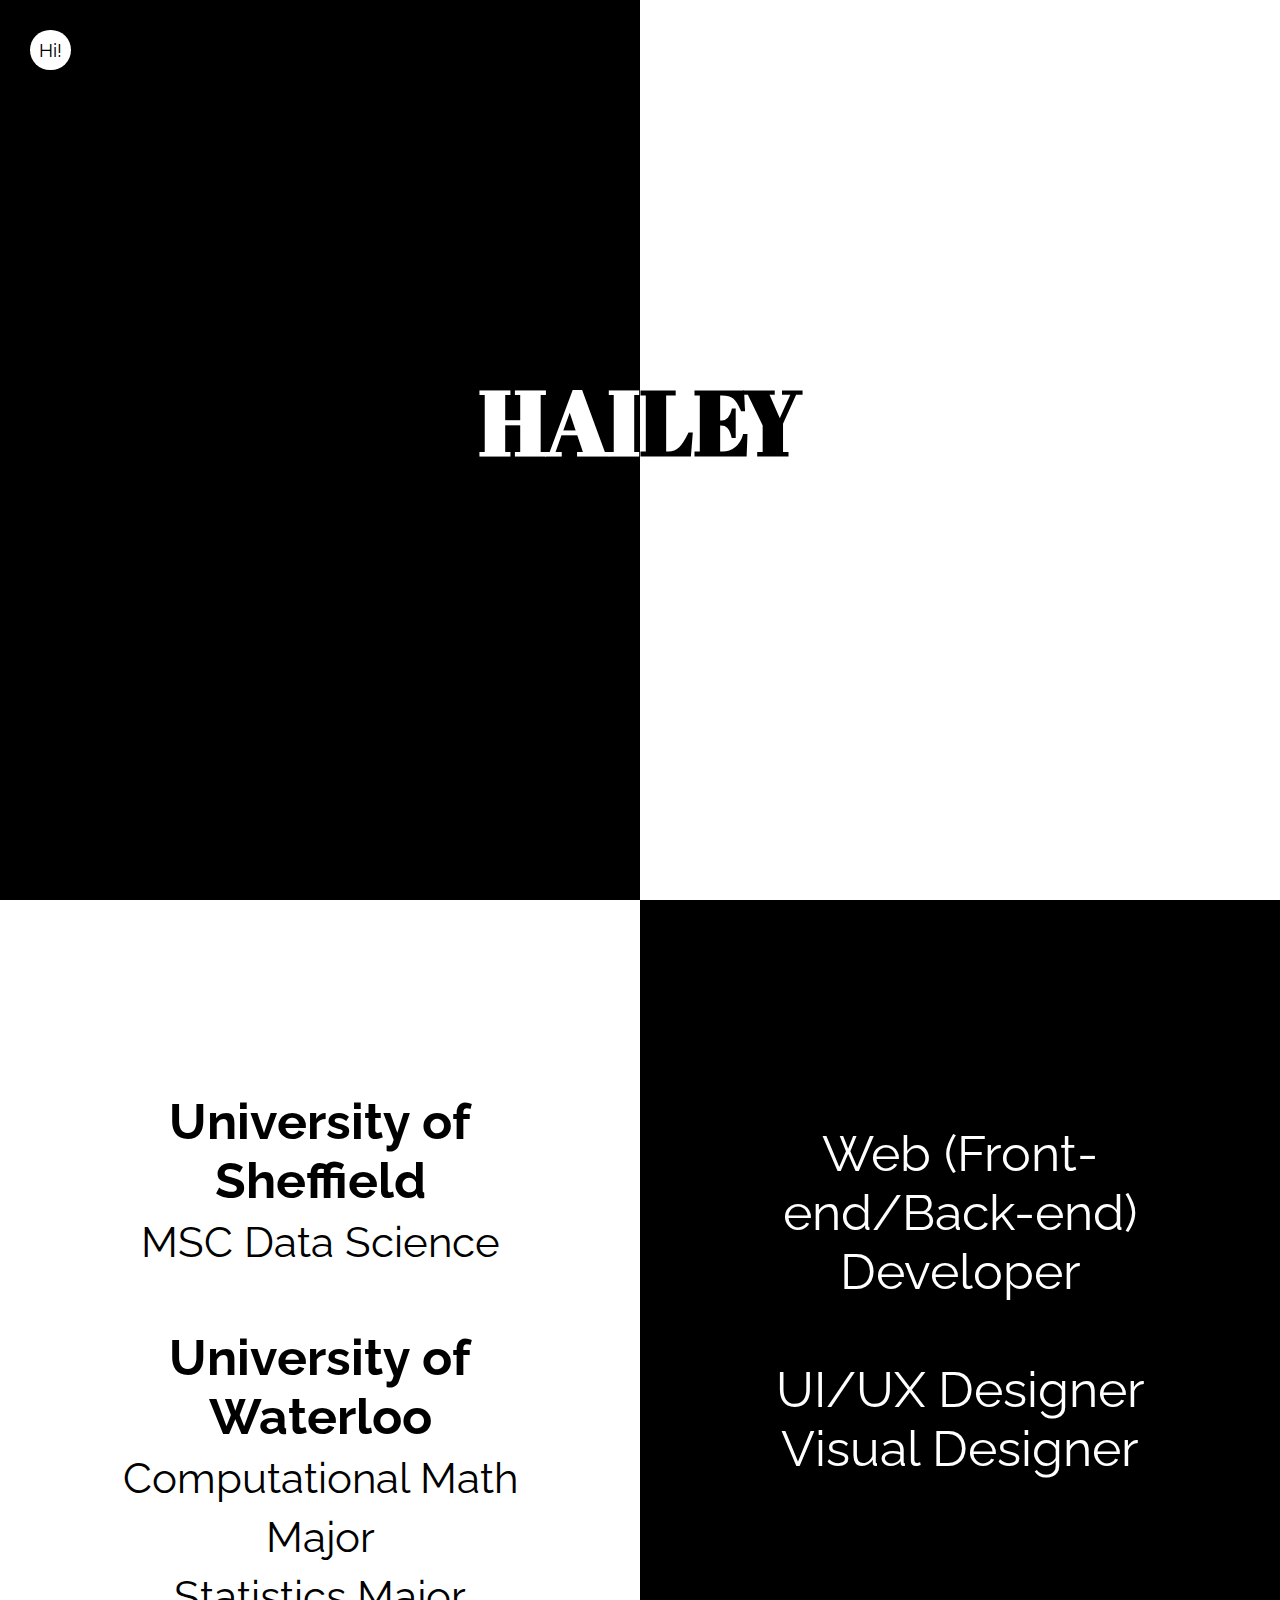
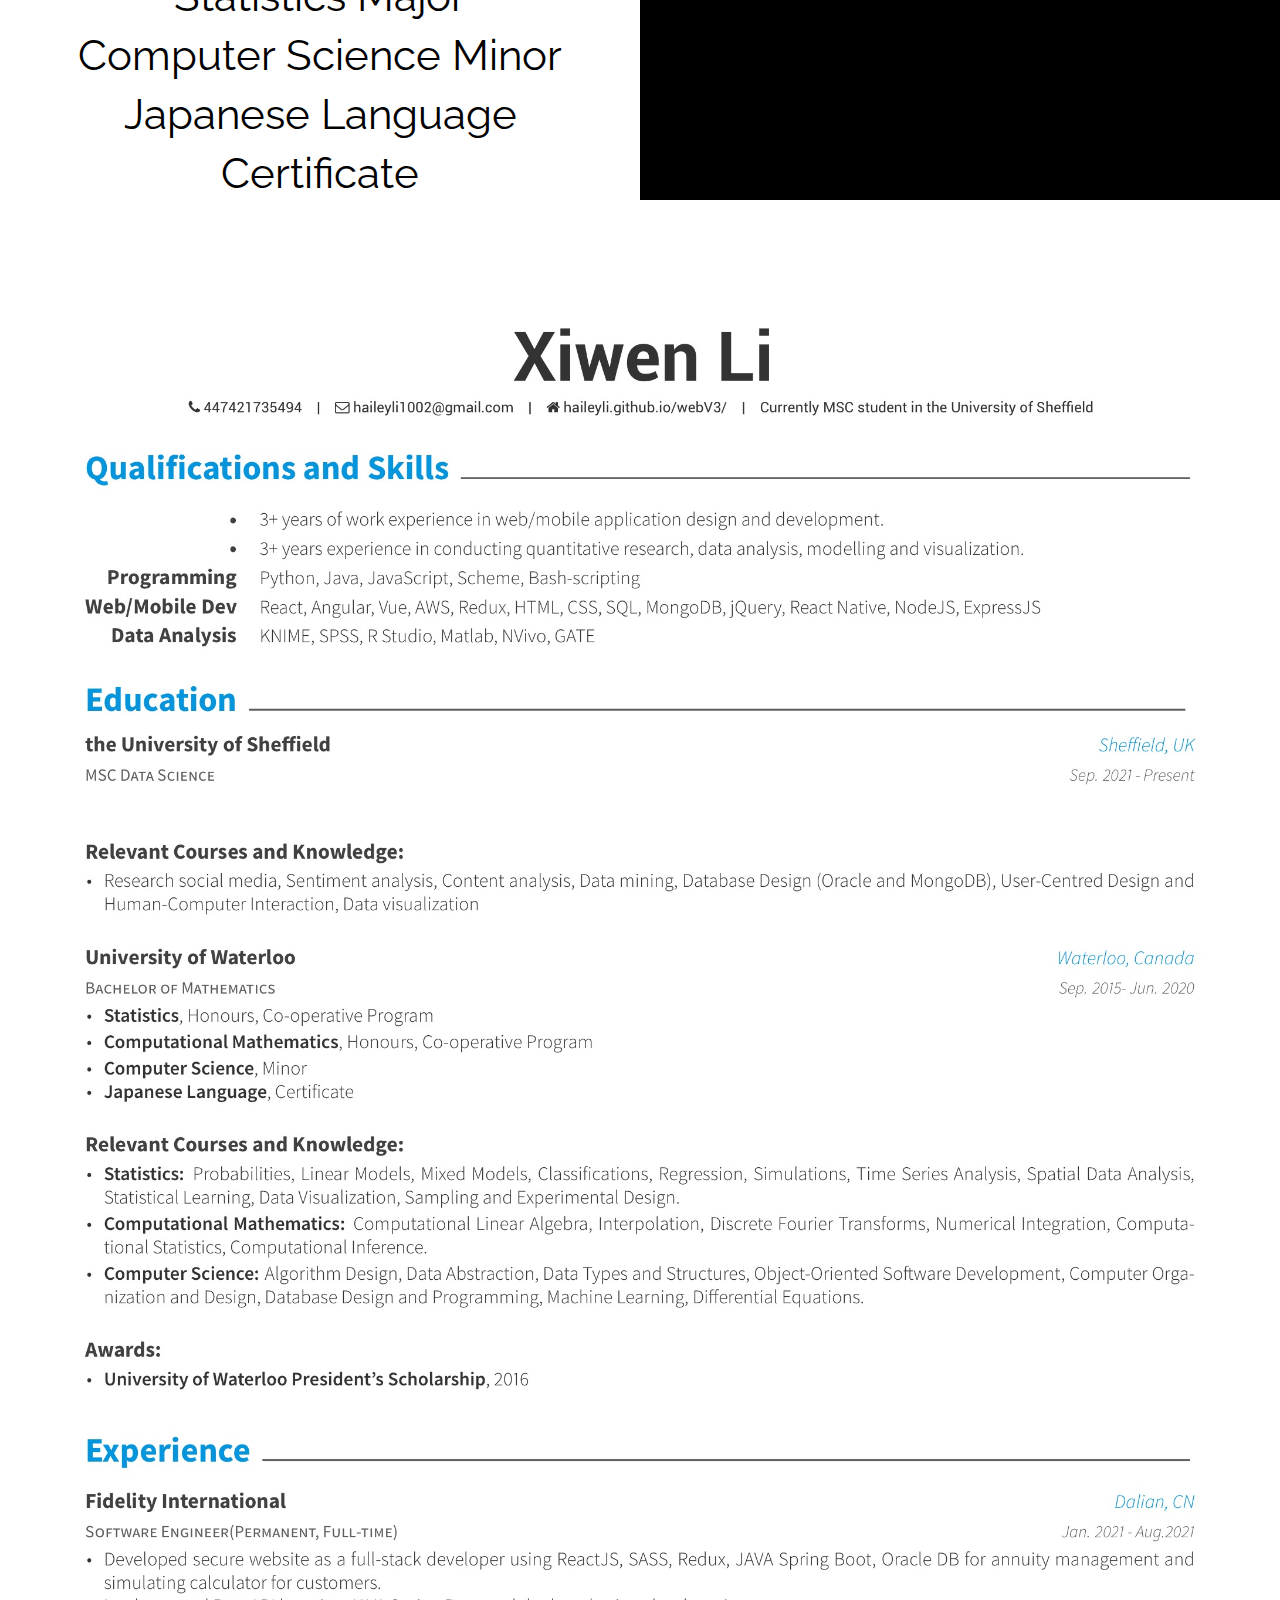
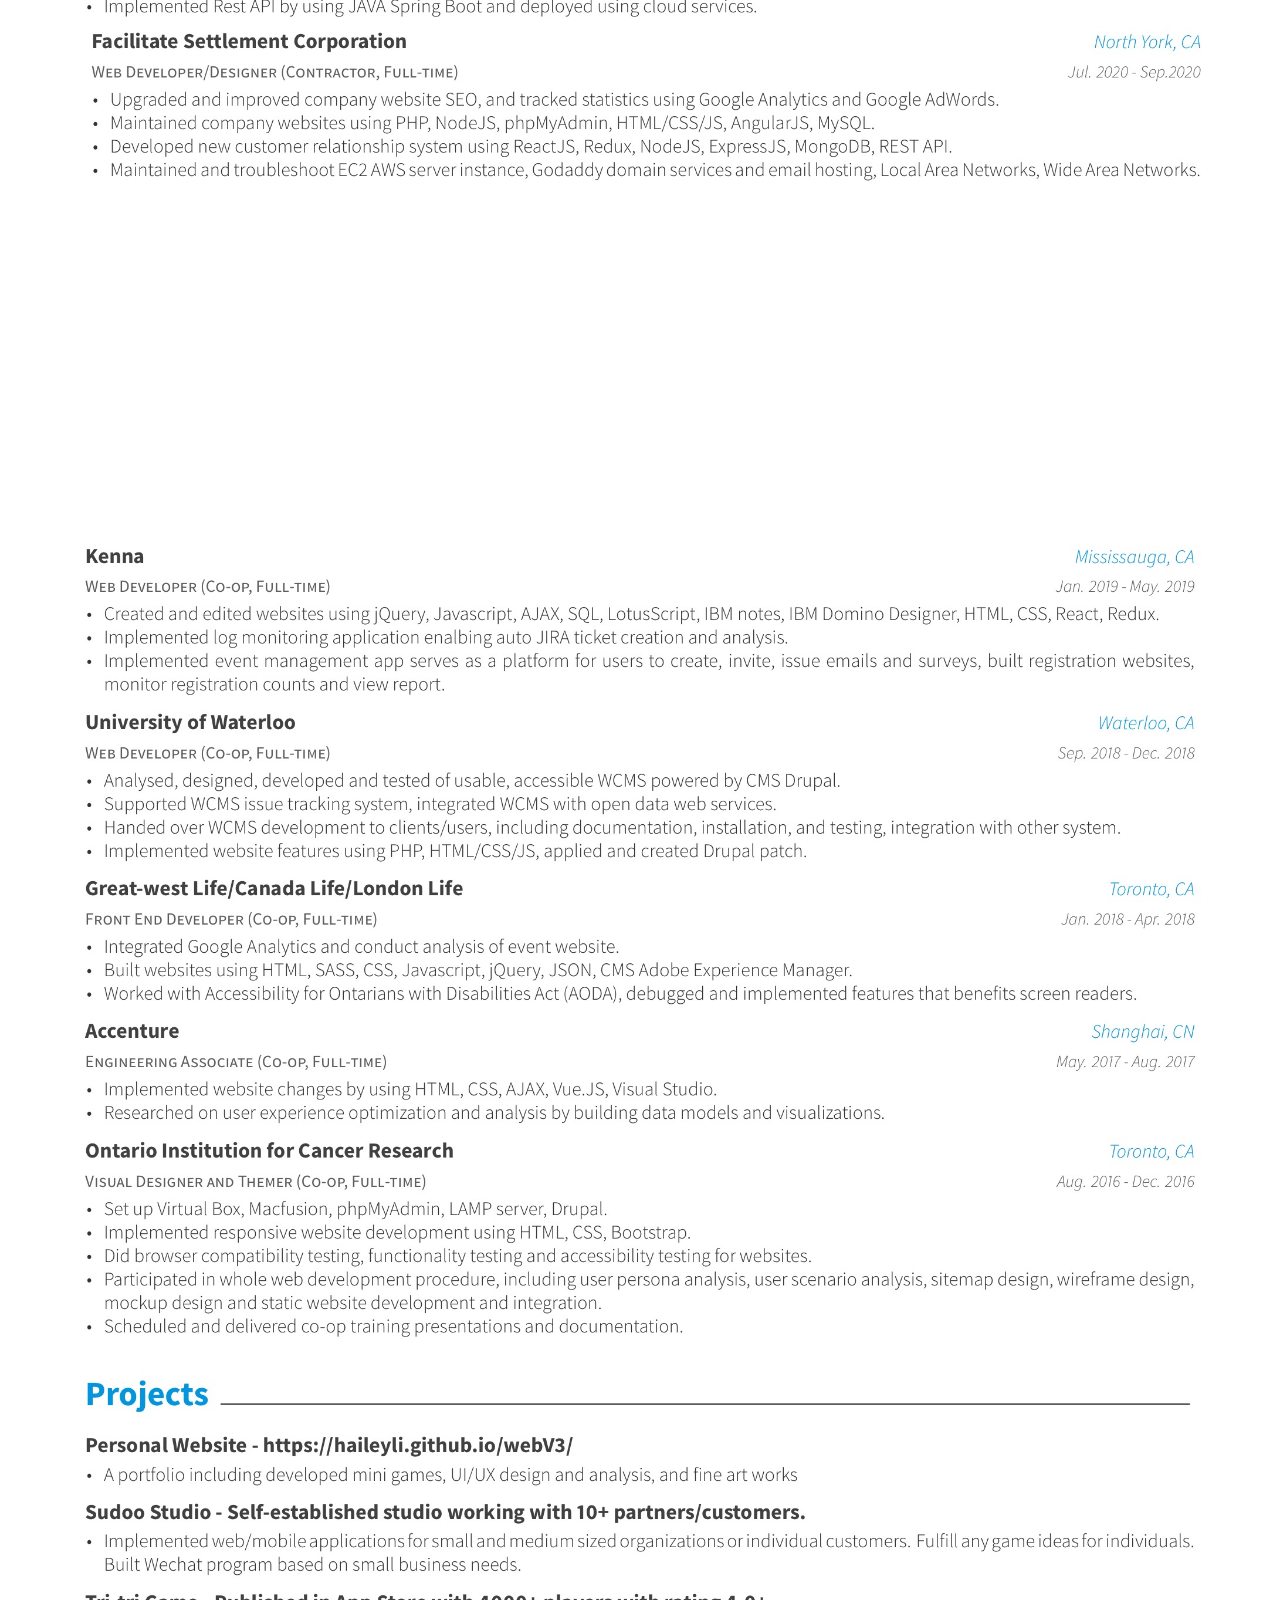
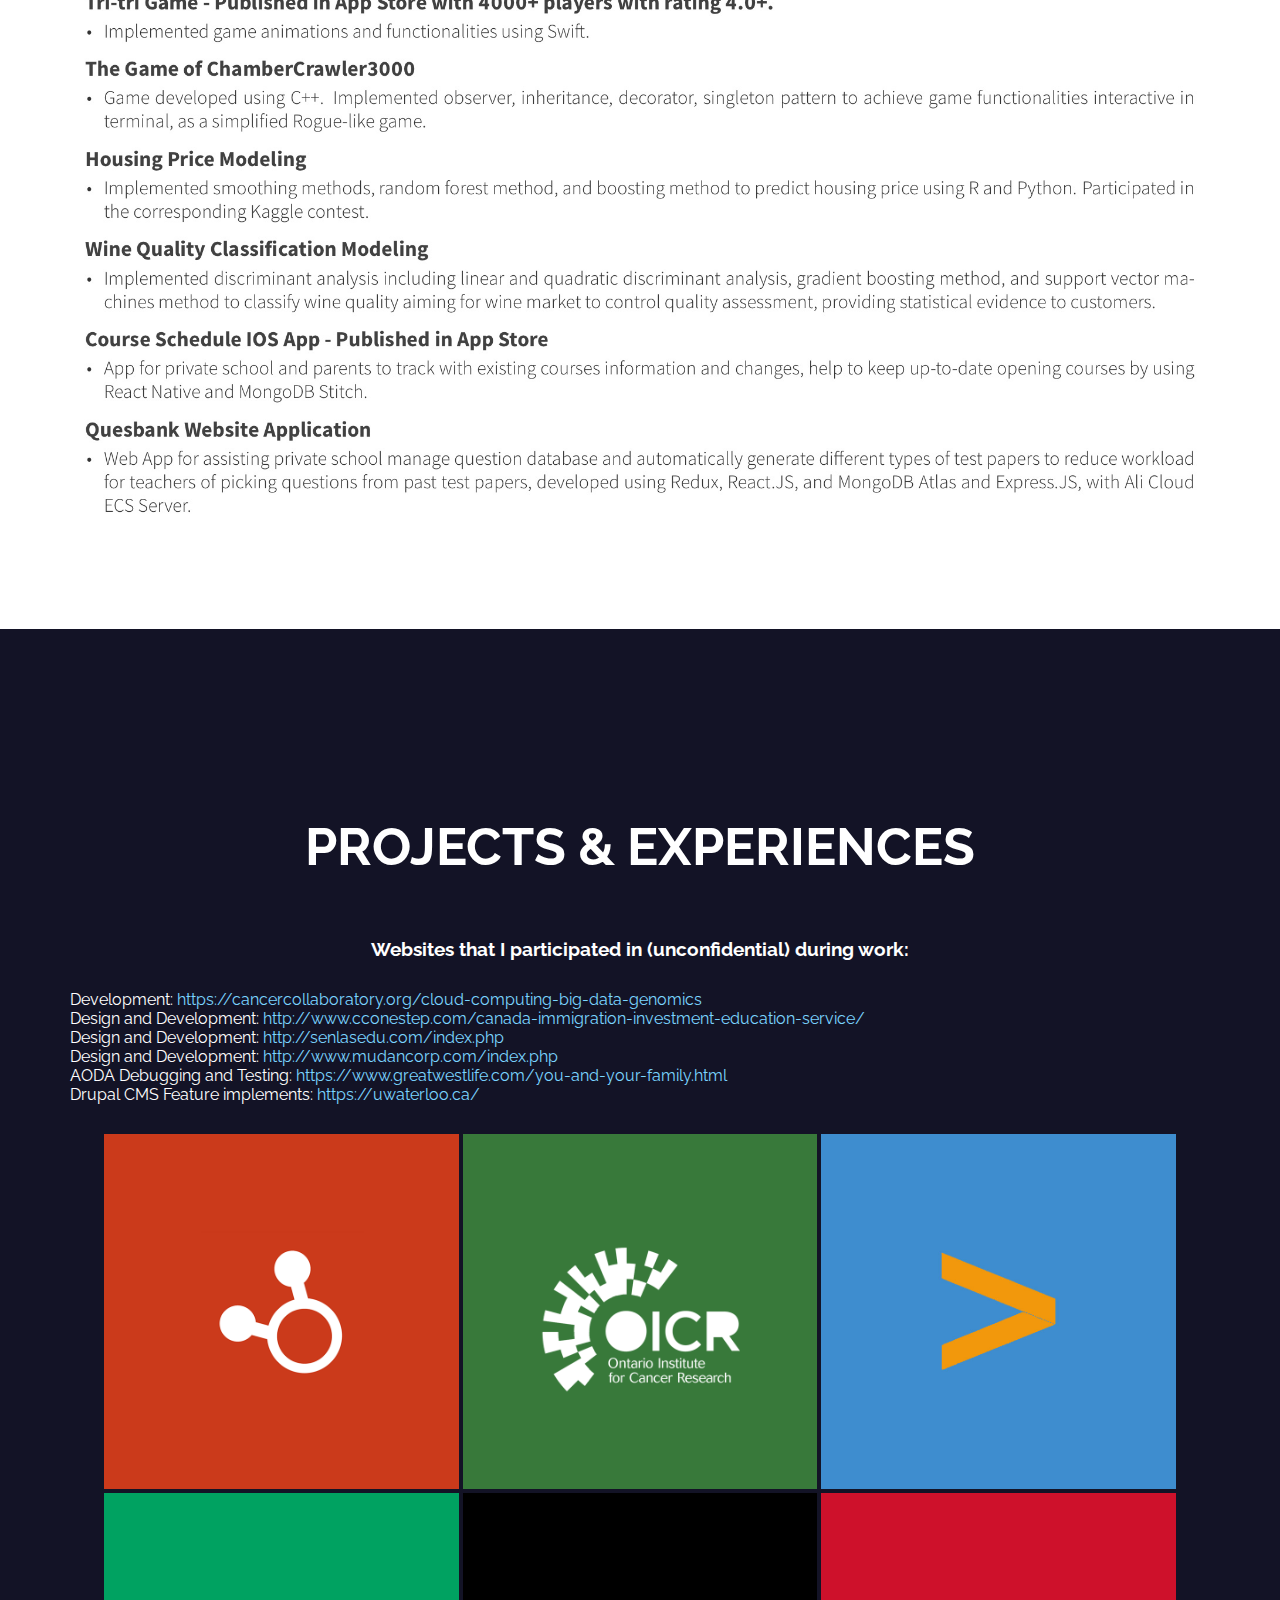
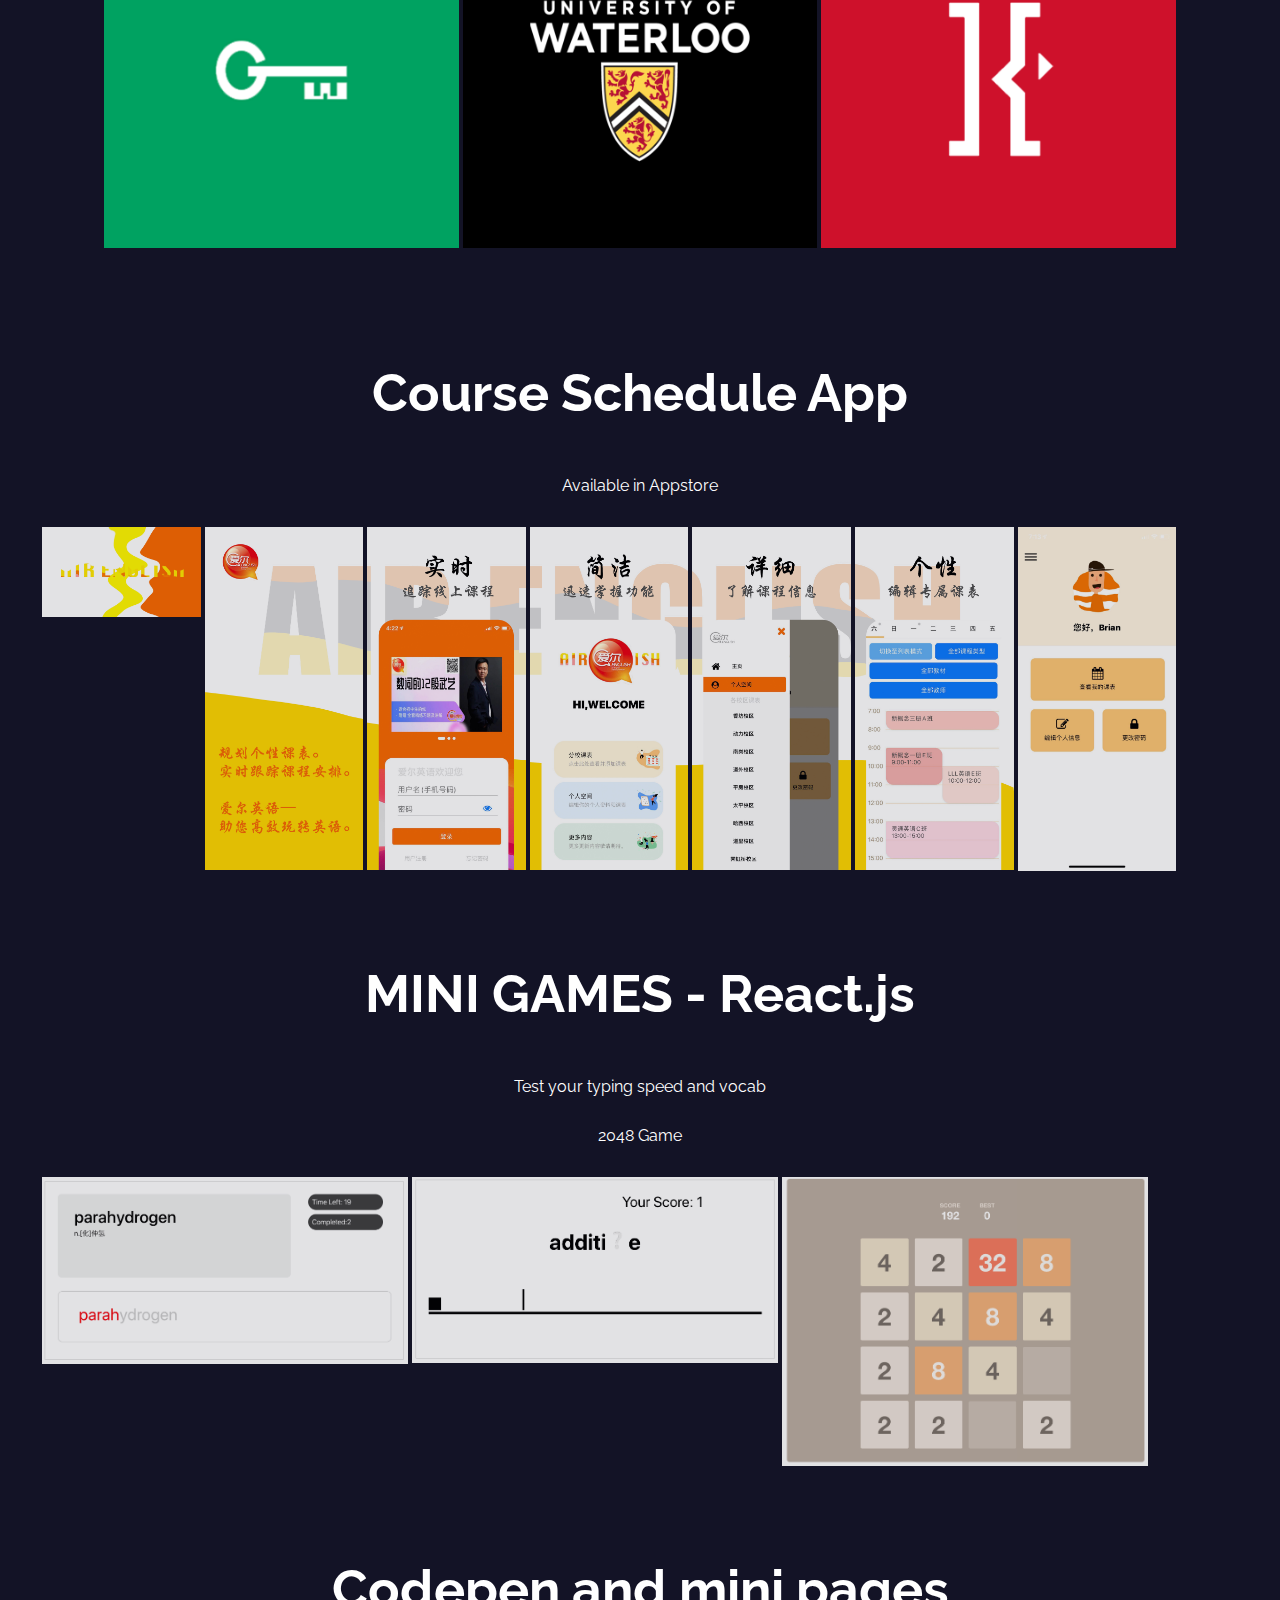
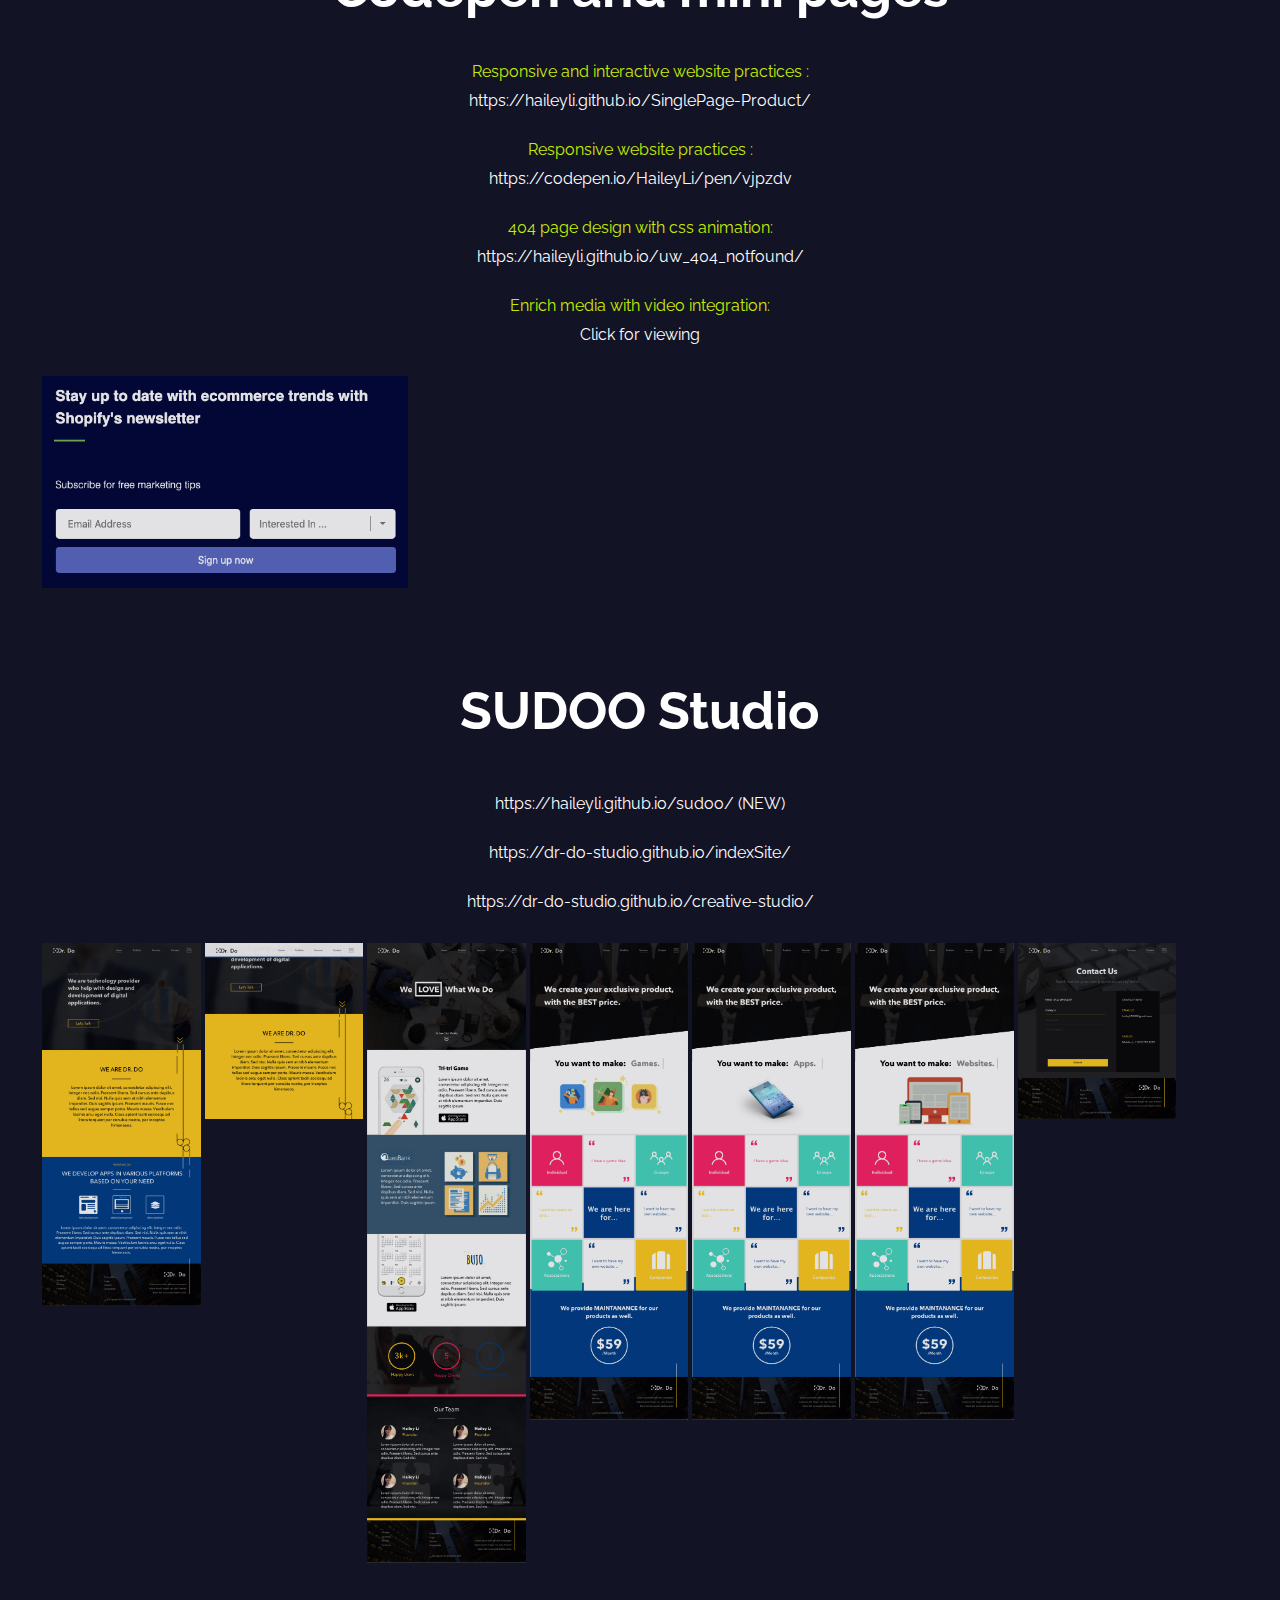
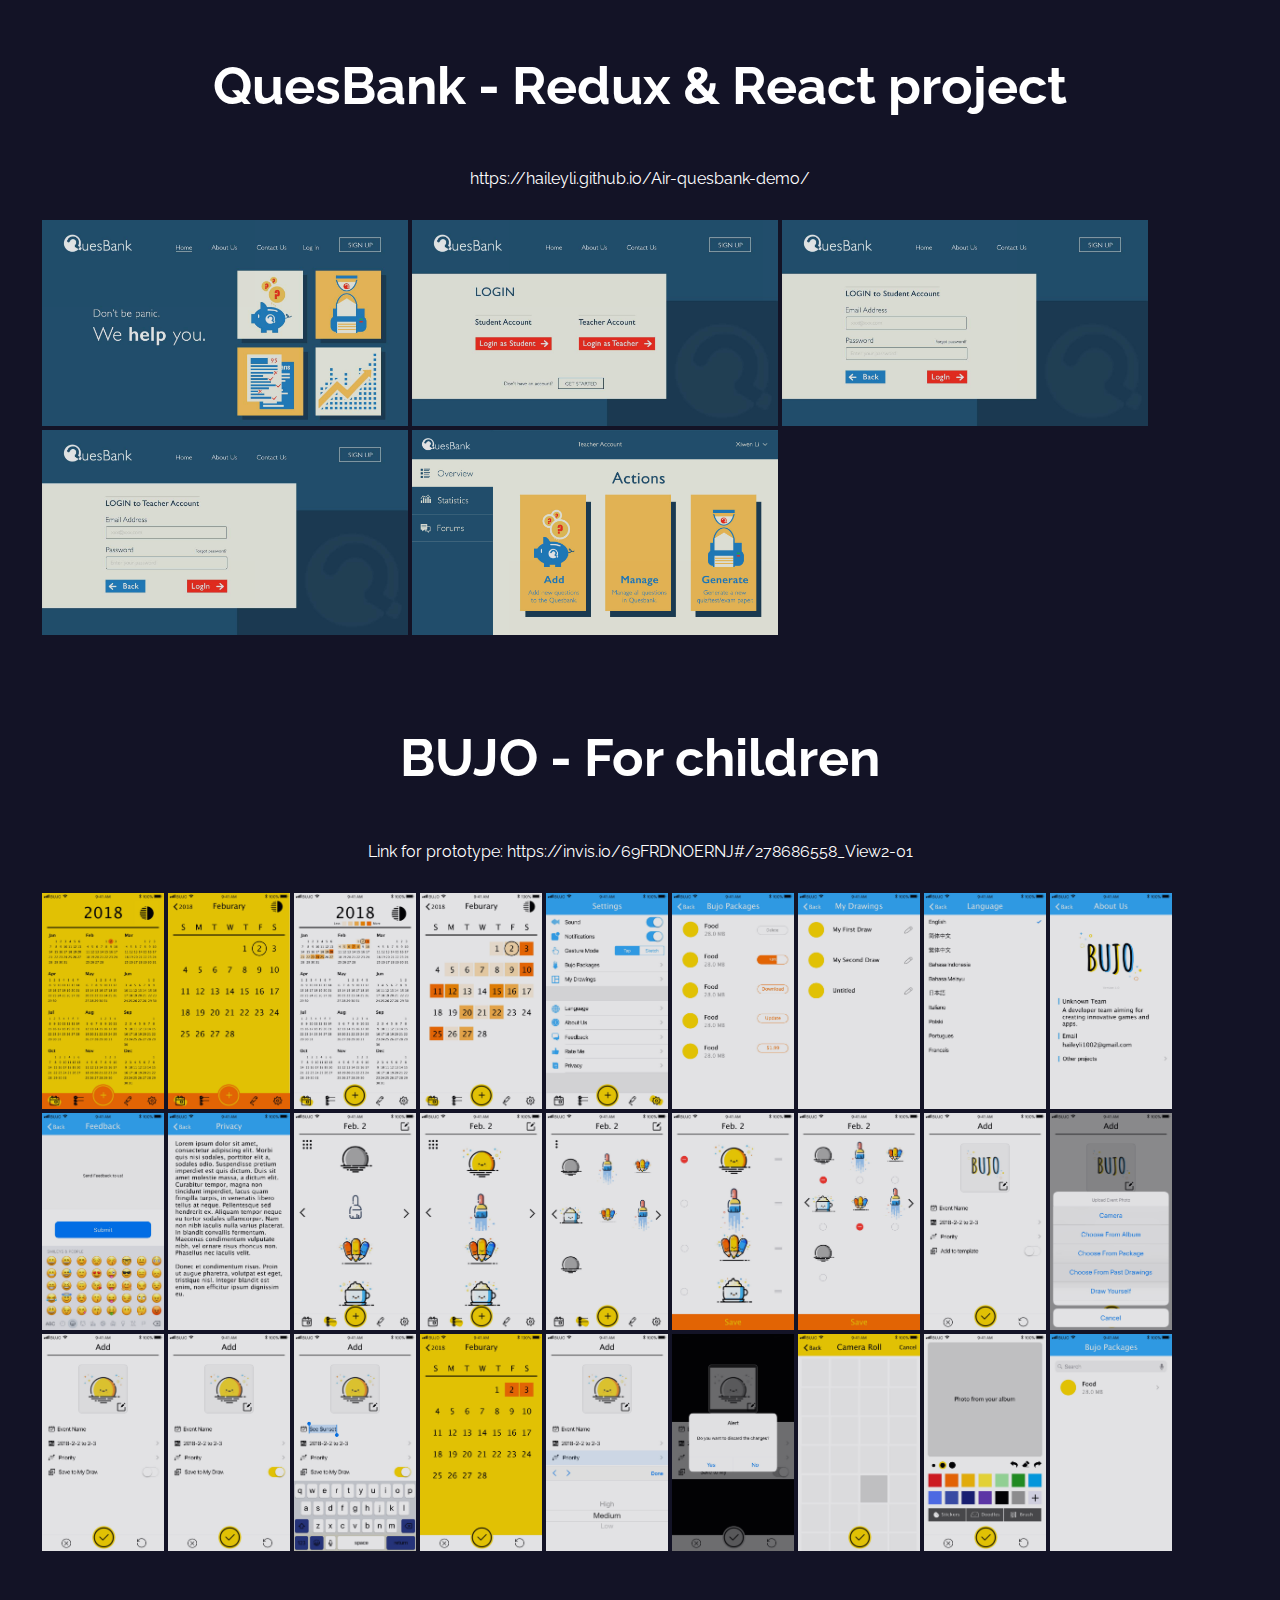
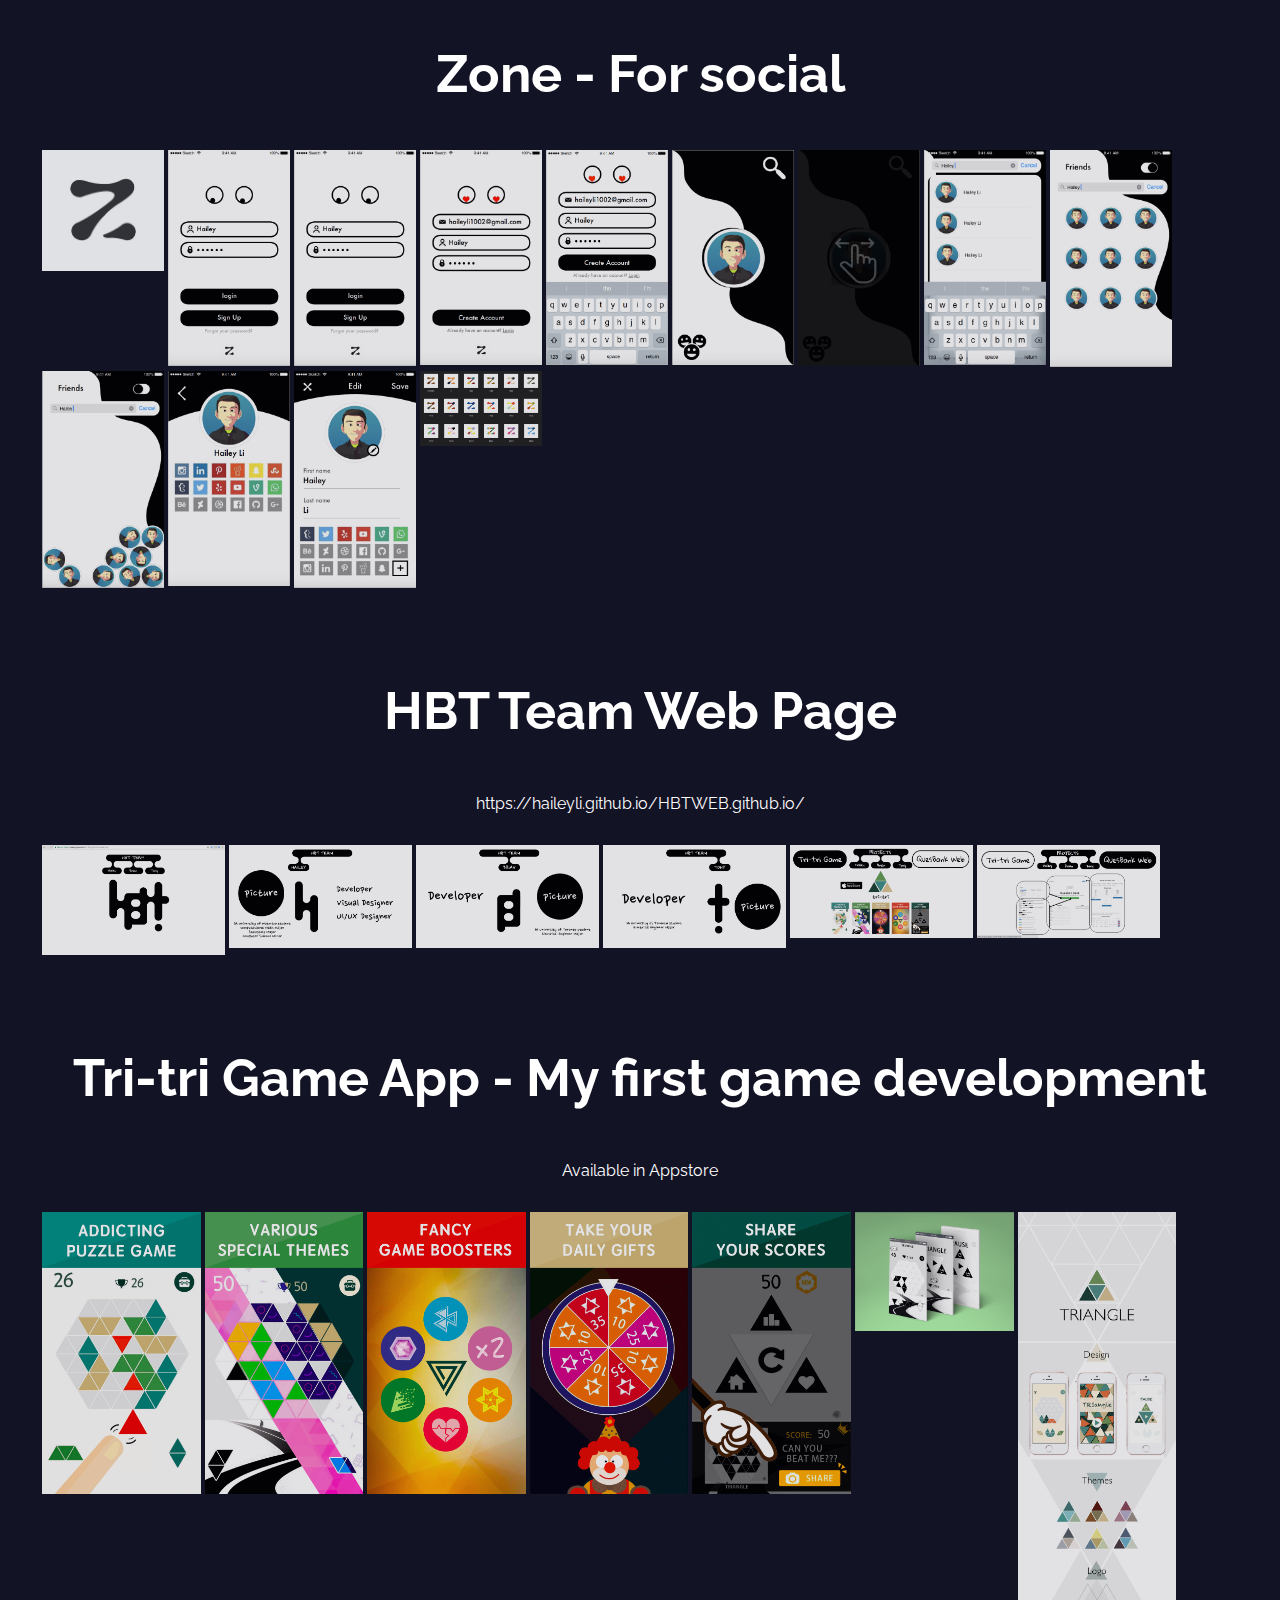
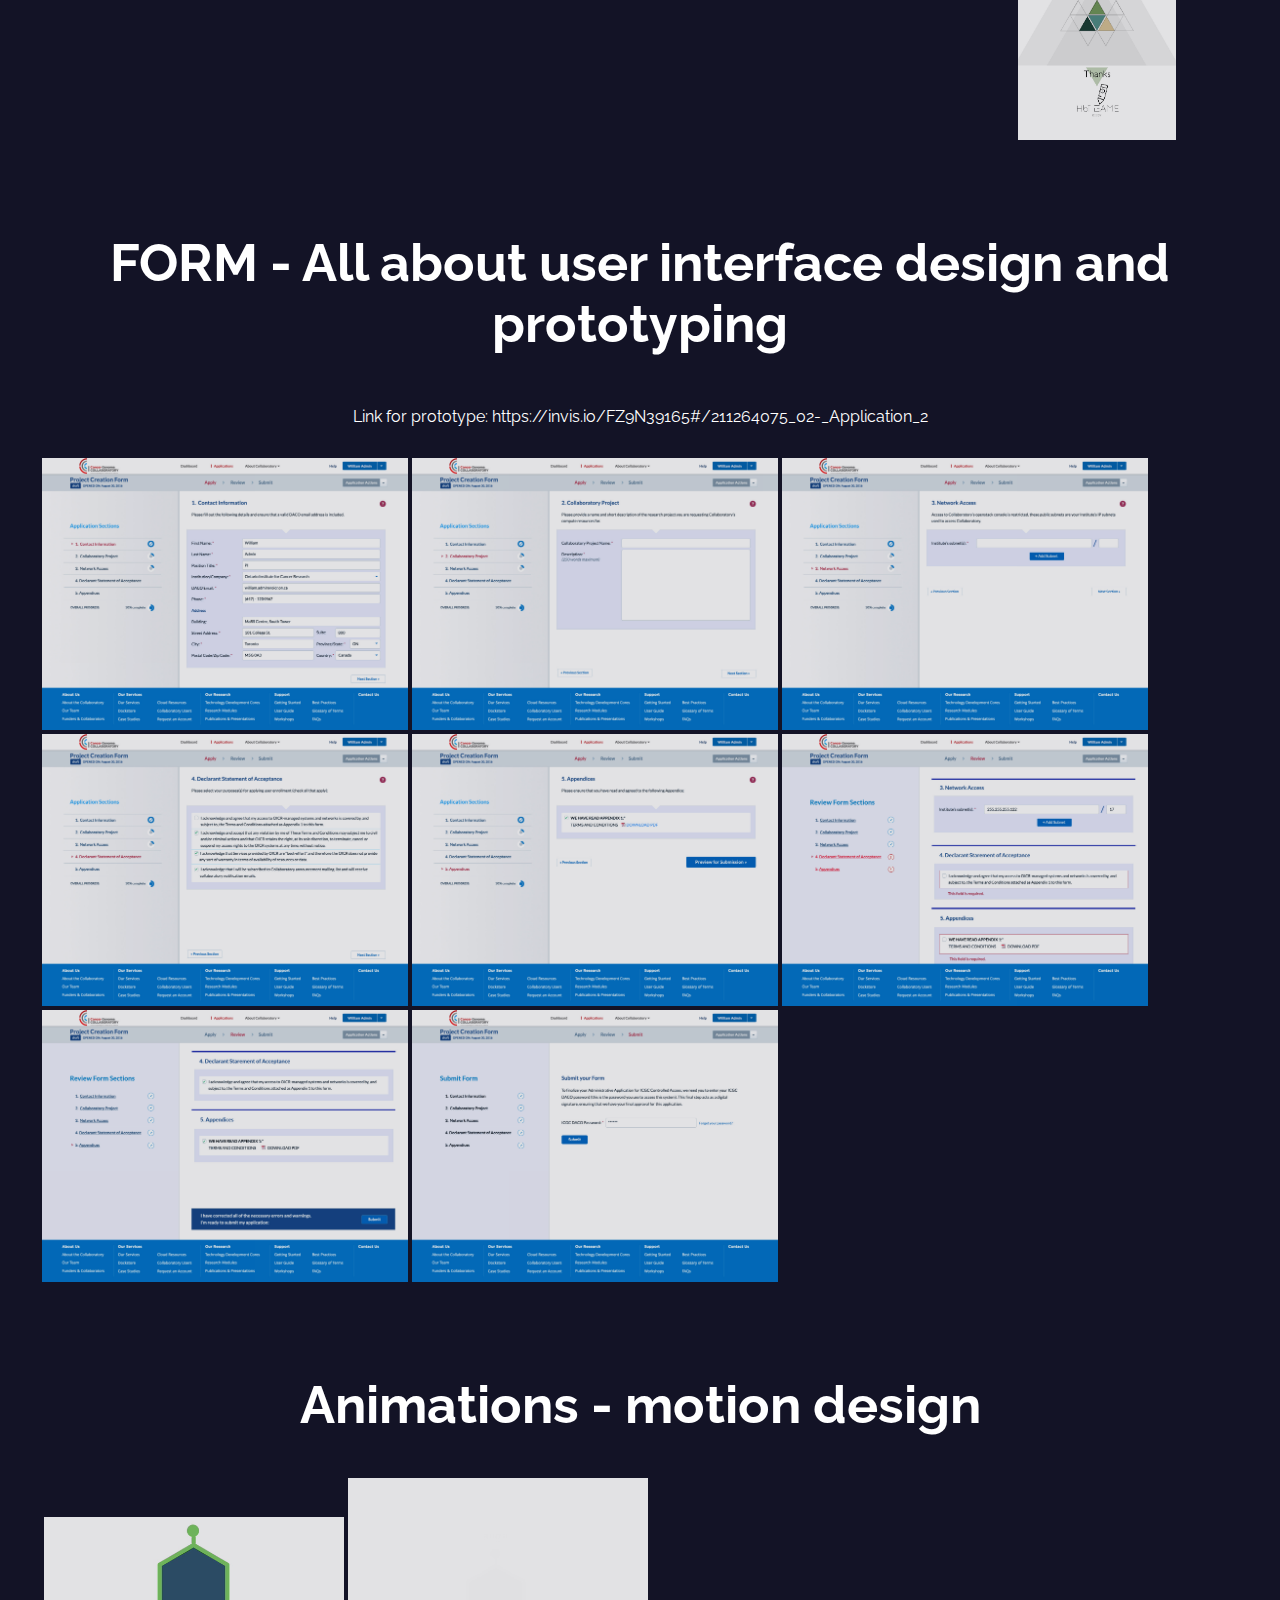
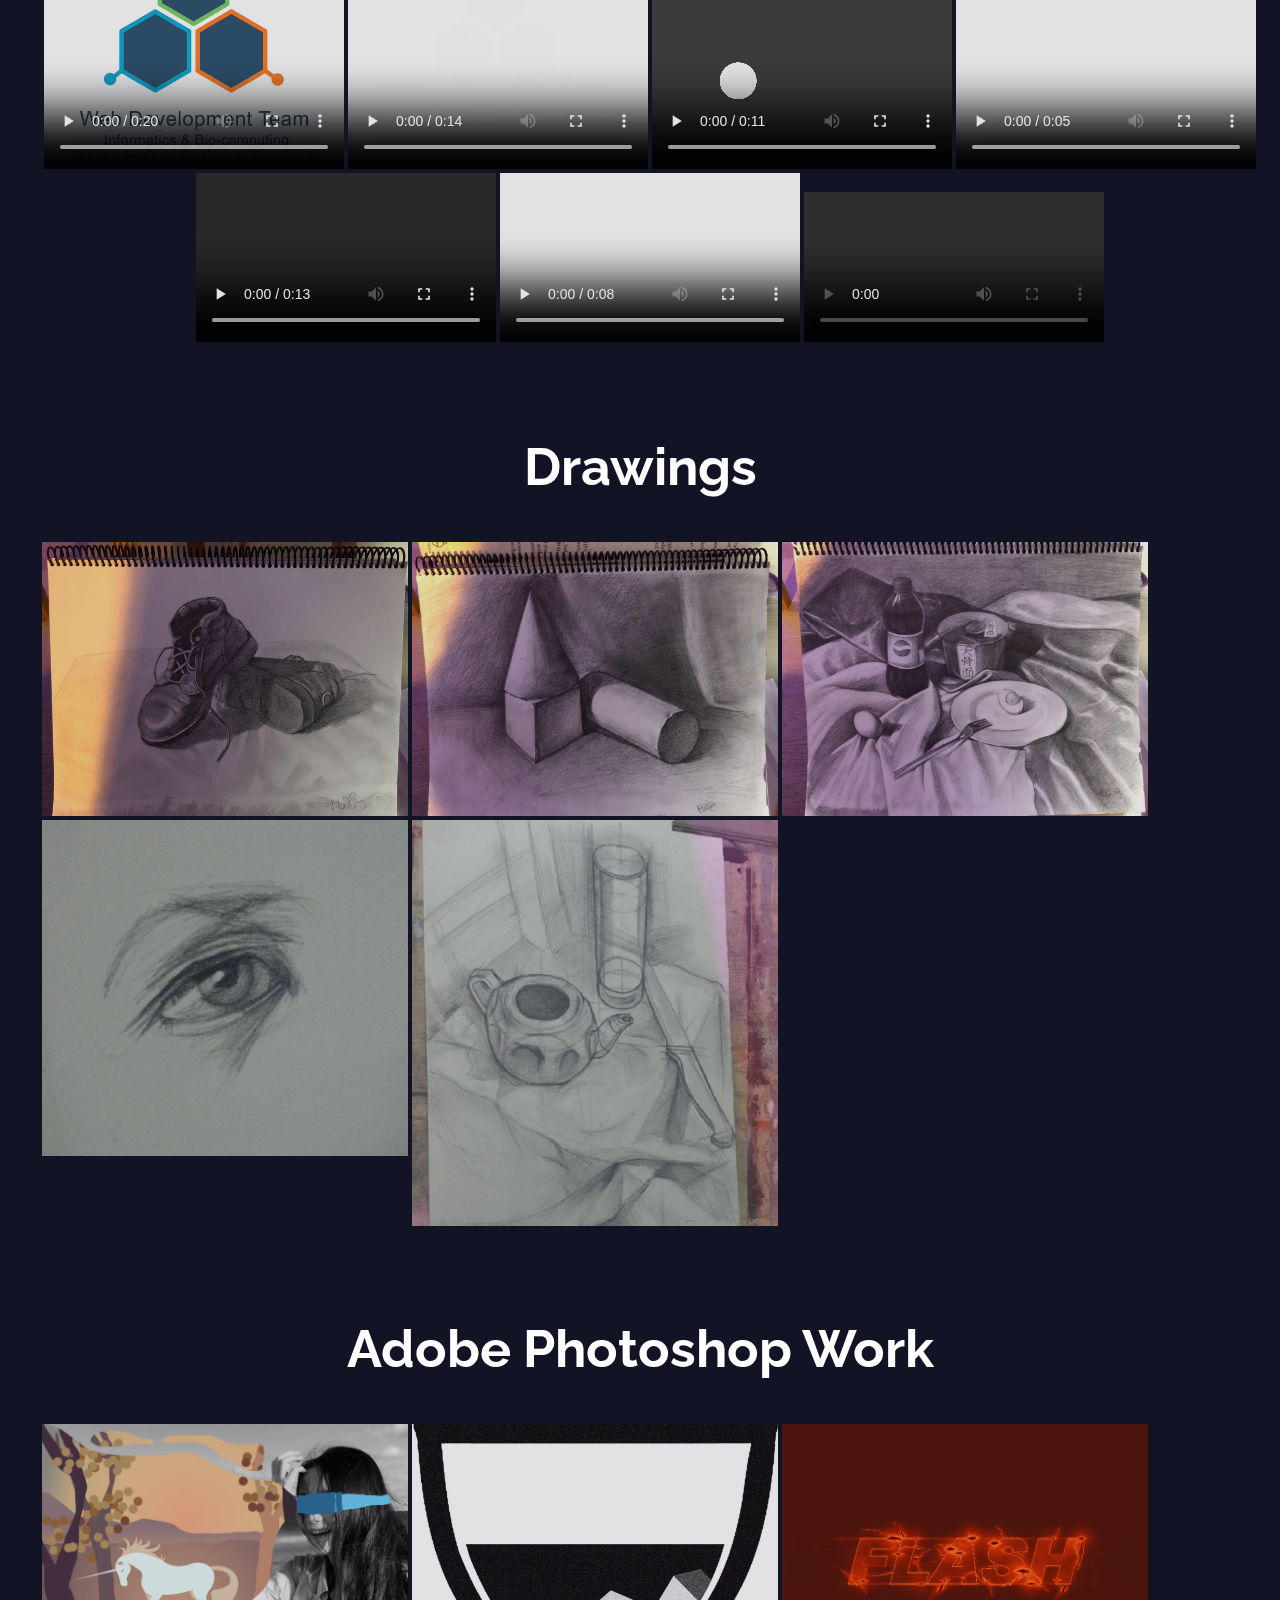
==== commit d25f36dd: "update" ====
--- a/index.html
+++ b/index.html
@@ -45,13 +45,18 @@
         </section>
         <section id="intro">
             <div class="intro-left">
-                <p id="left2p">University of Waterloo
-                    <br>
-                    <br>Computational Math Major
-                    <br>Statistics Major
-                    <br>Computer Science Minor
-                    <br>
-                    <br><small>Japanese Language Certificate</small>
+                <p id="left2p"><strong>University of Sheffield</strong>
+                  
+                    <br><small>MSC Data Science</small>
+               <br><br><strong>University of Waterloo</strong>
+                 
+                   
+                    <small> <br>Computational Math Major
+                        <br>Statistics Major
+                        <br>Computer Science Minor
+                      
+                        <br>Japanese Language Certificate</small>
+                   
                 </p>
             </div>
 
@@ -63,8 +68,8 @@
             </div>
         </section>
         <section>
-            <img src="img/resume-PS-2020-1.jpg" style="width:100%;">
-            <img src="img/resume-PS-2020-2.jpg" style="width:100%;">
+            <img src="img/2022HaileyResume-1.jpg" style="width:100%;">
+            <img src="img/2022HaileyResume-2.jpg" style="width:100%;">
         </section>
         </section>
         <section id="experiences">
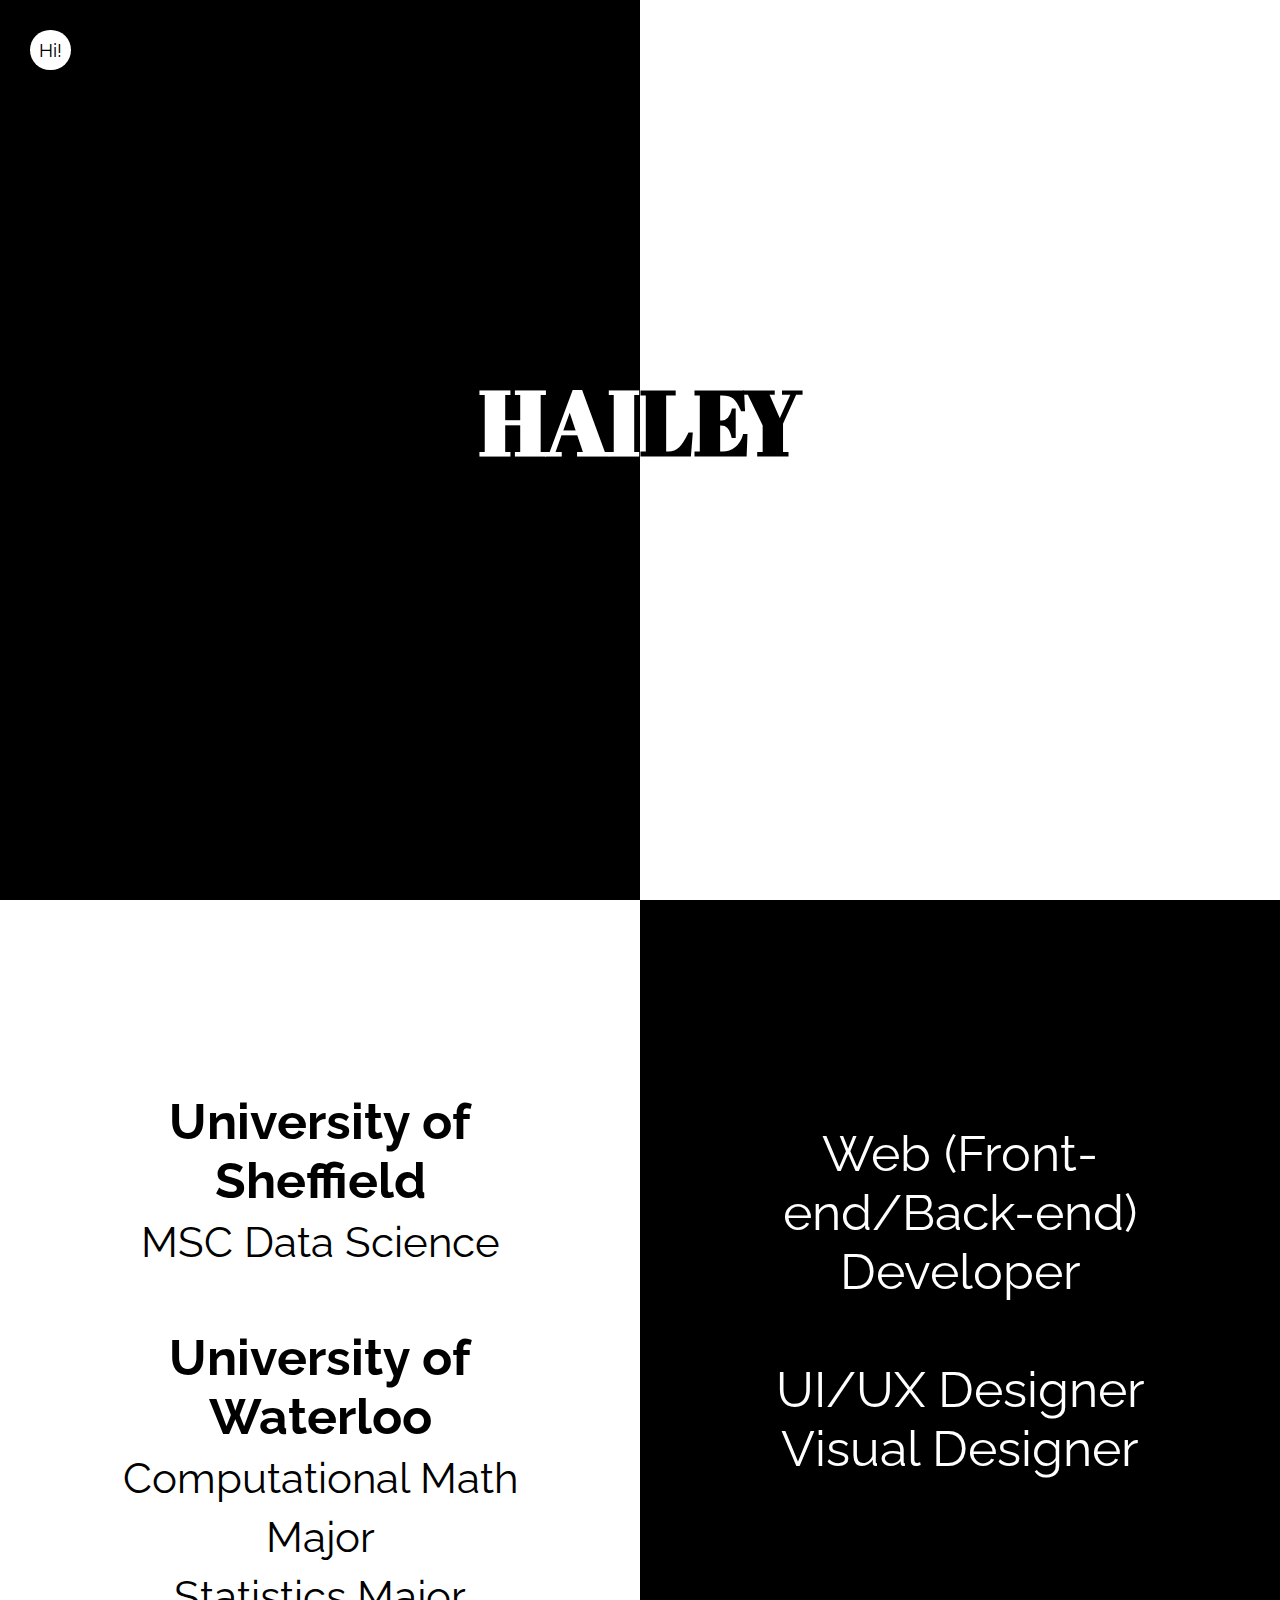
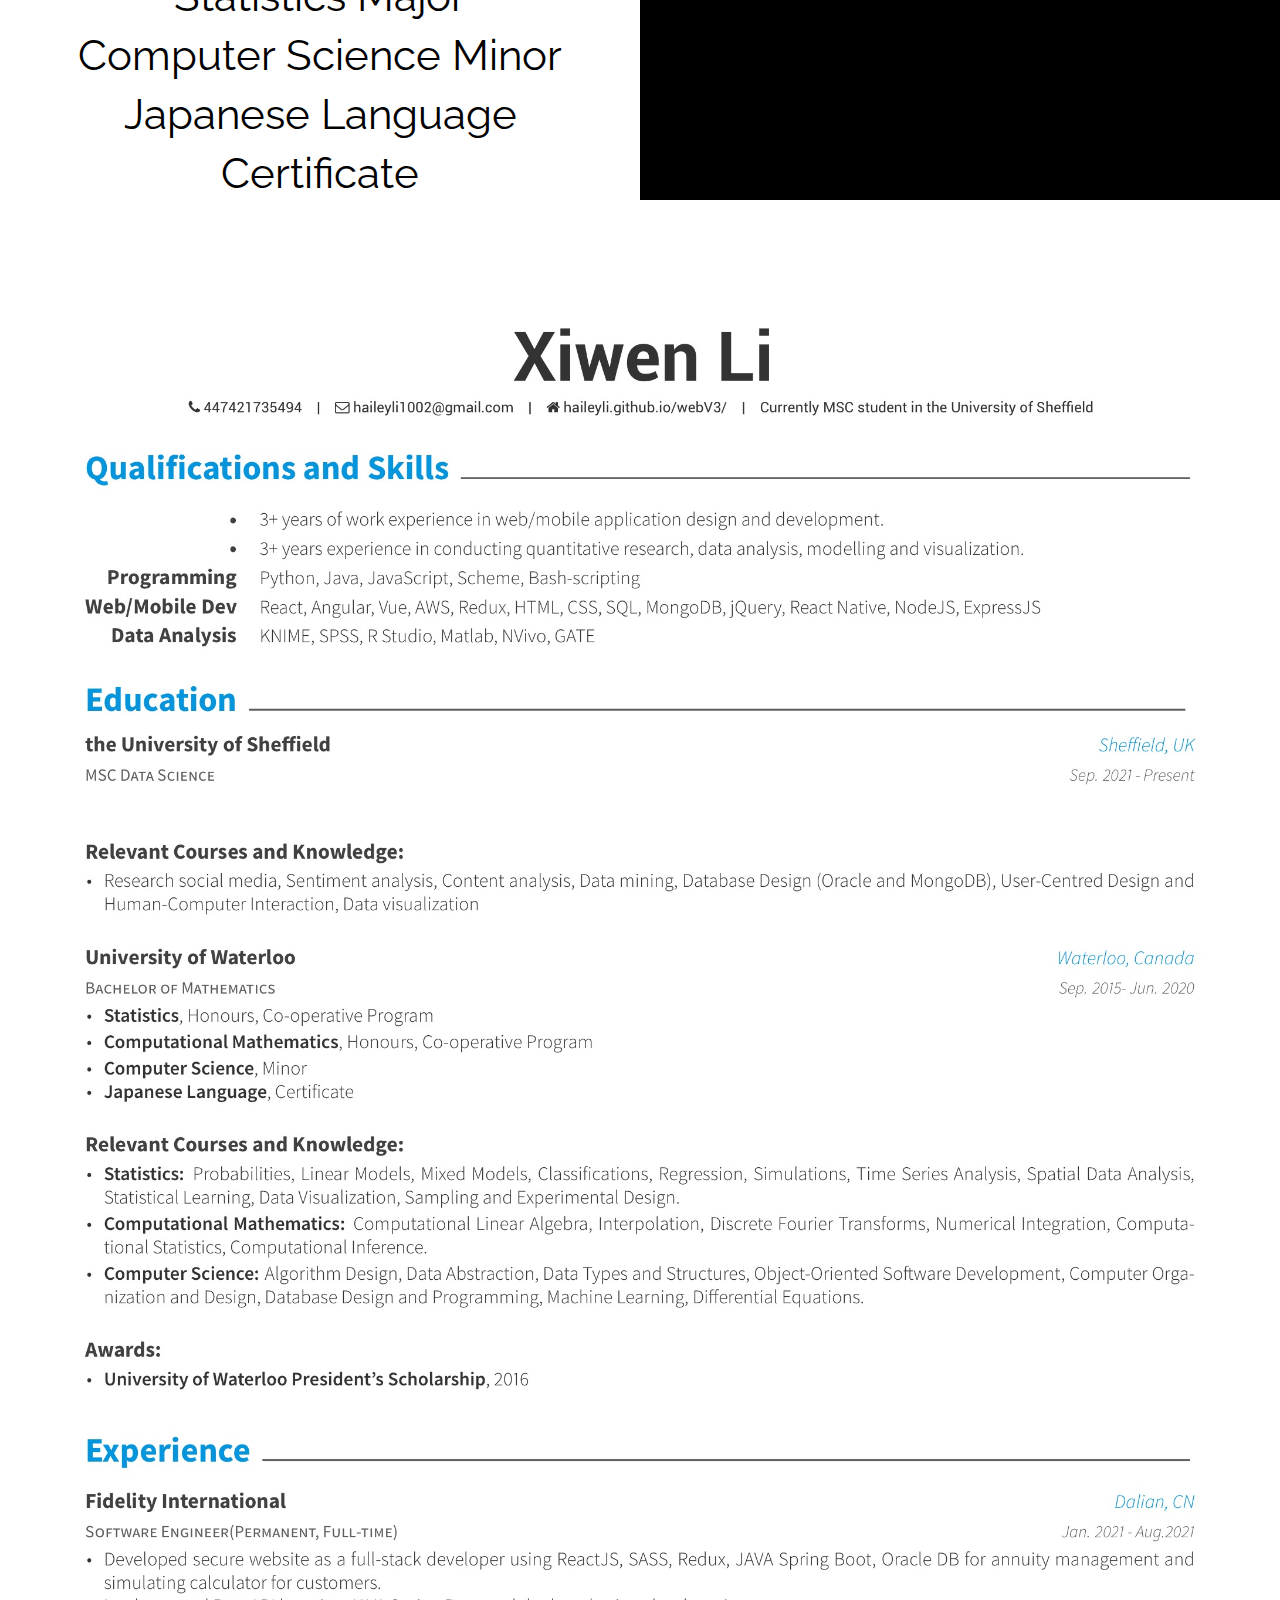
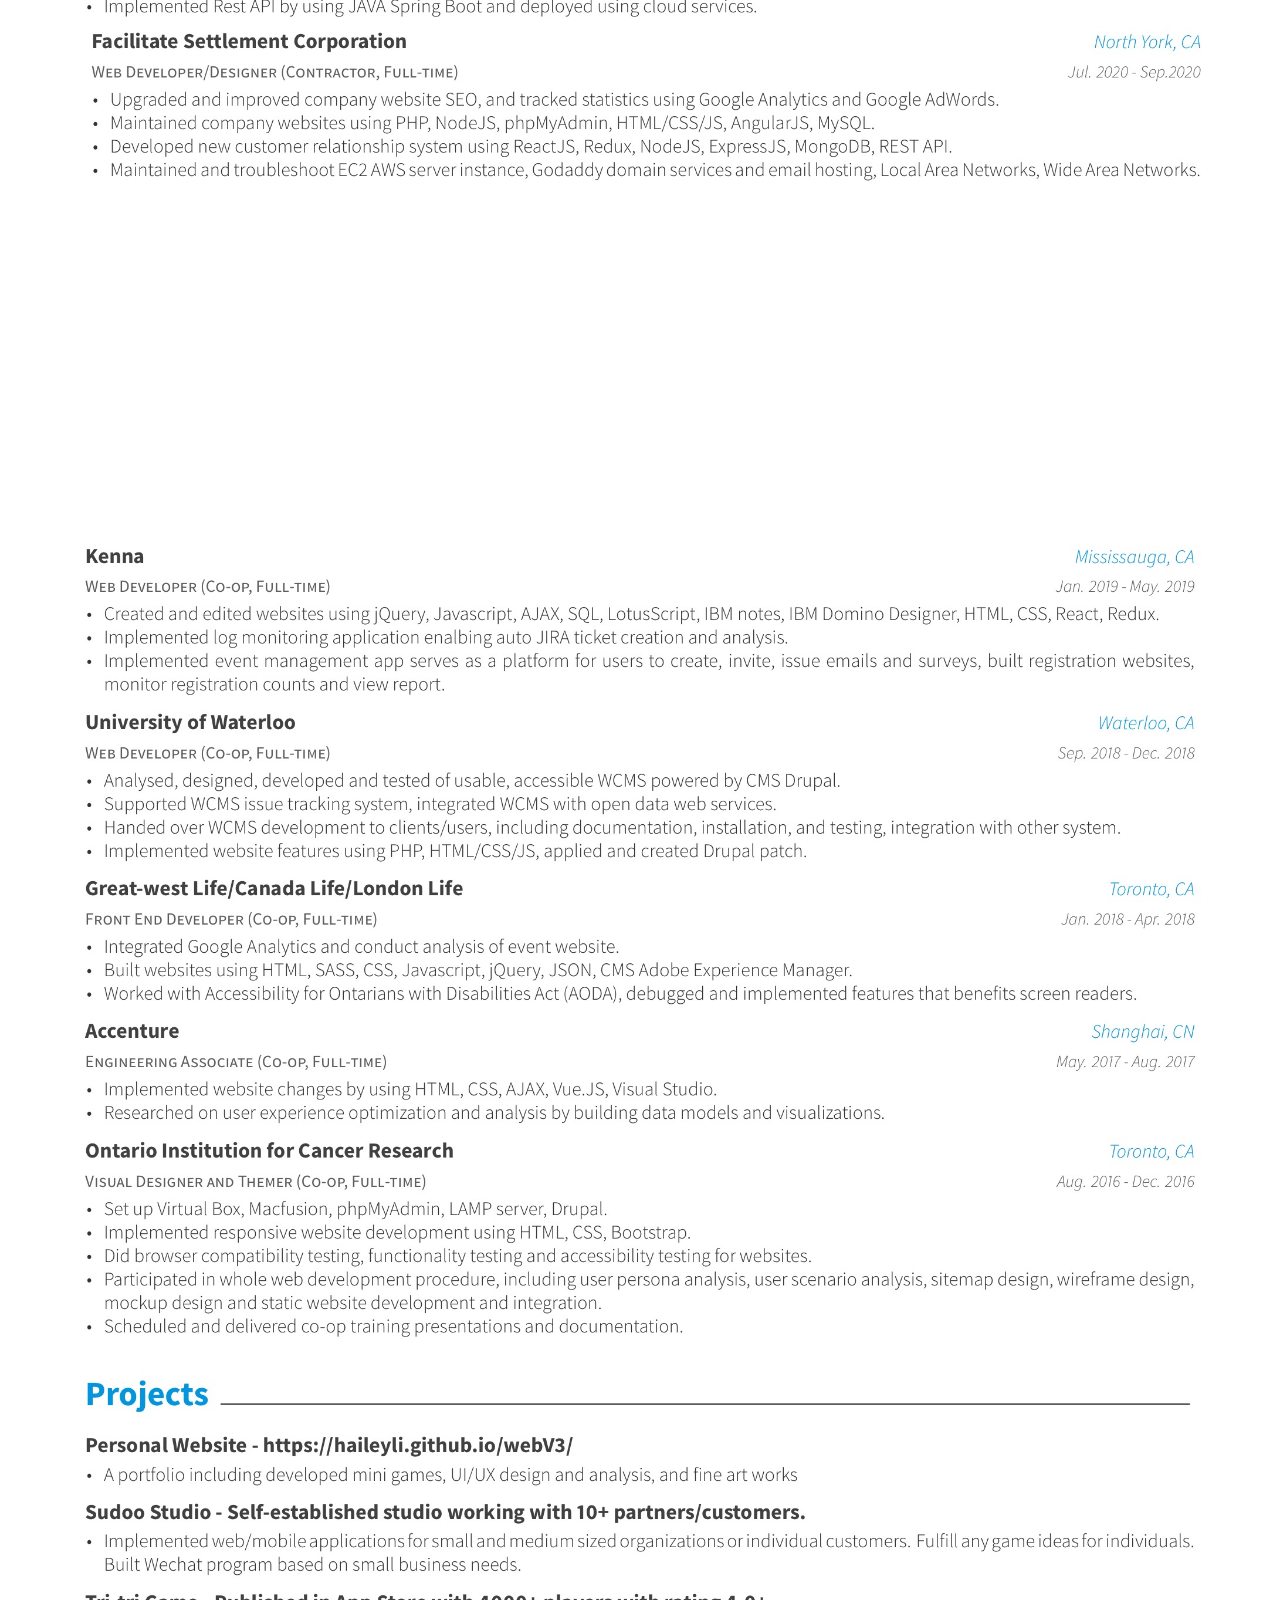
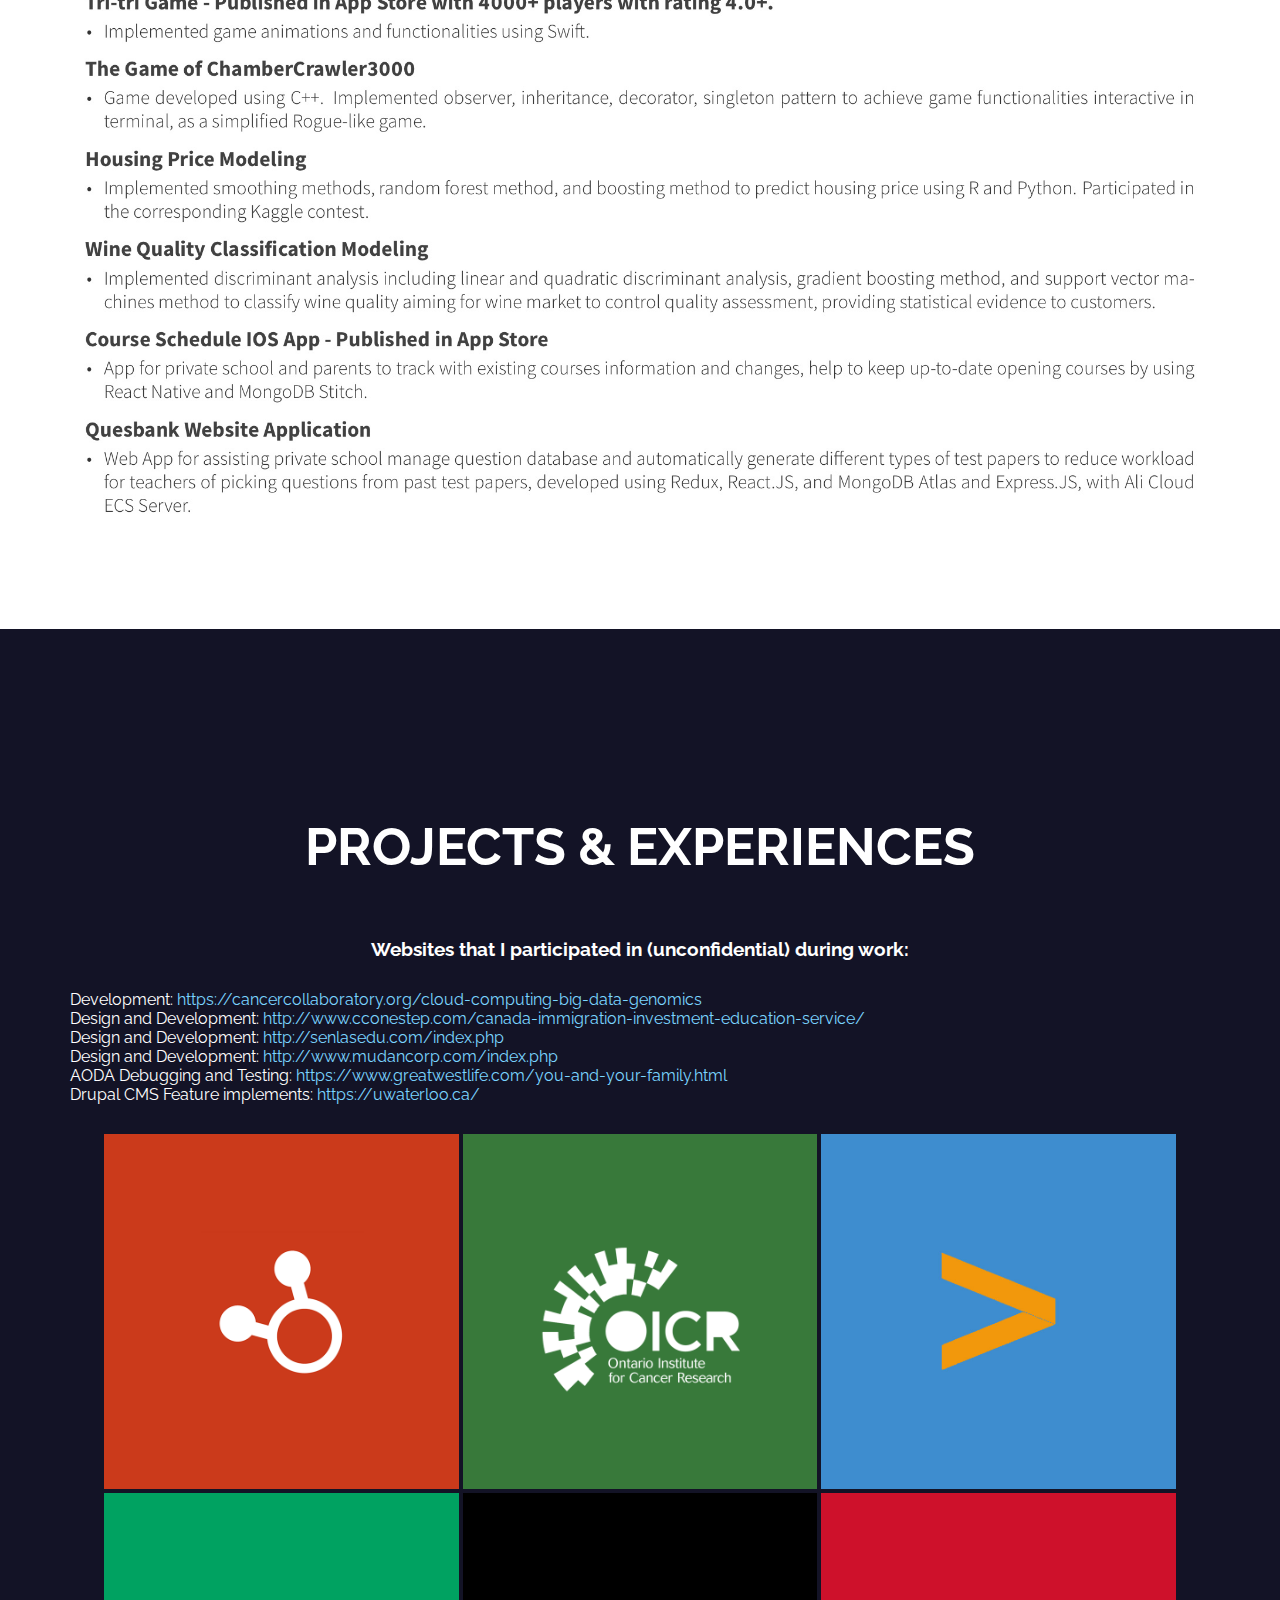
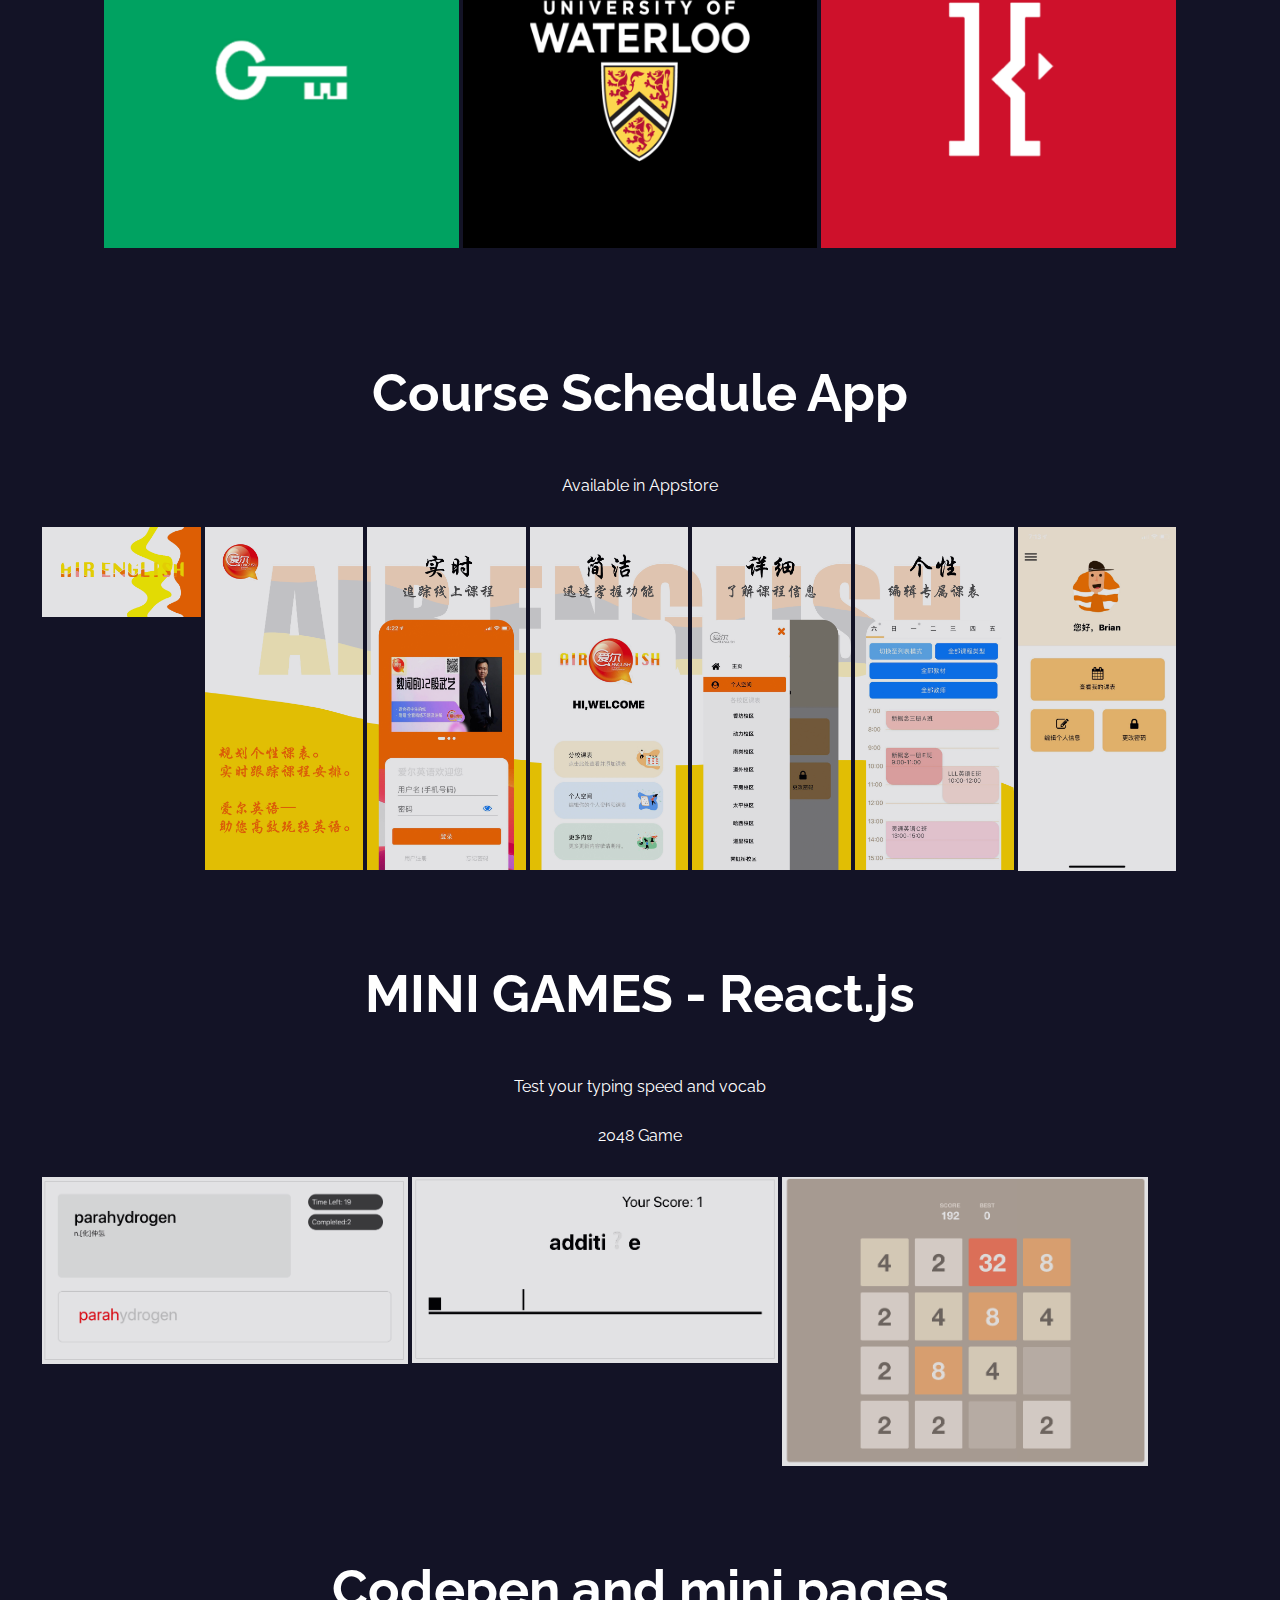
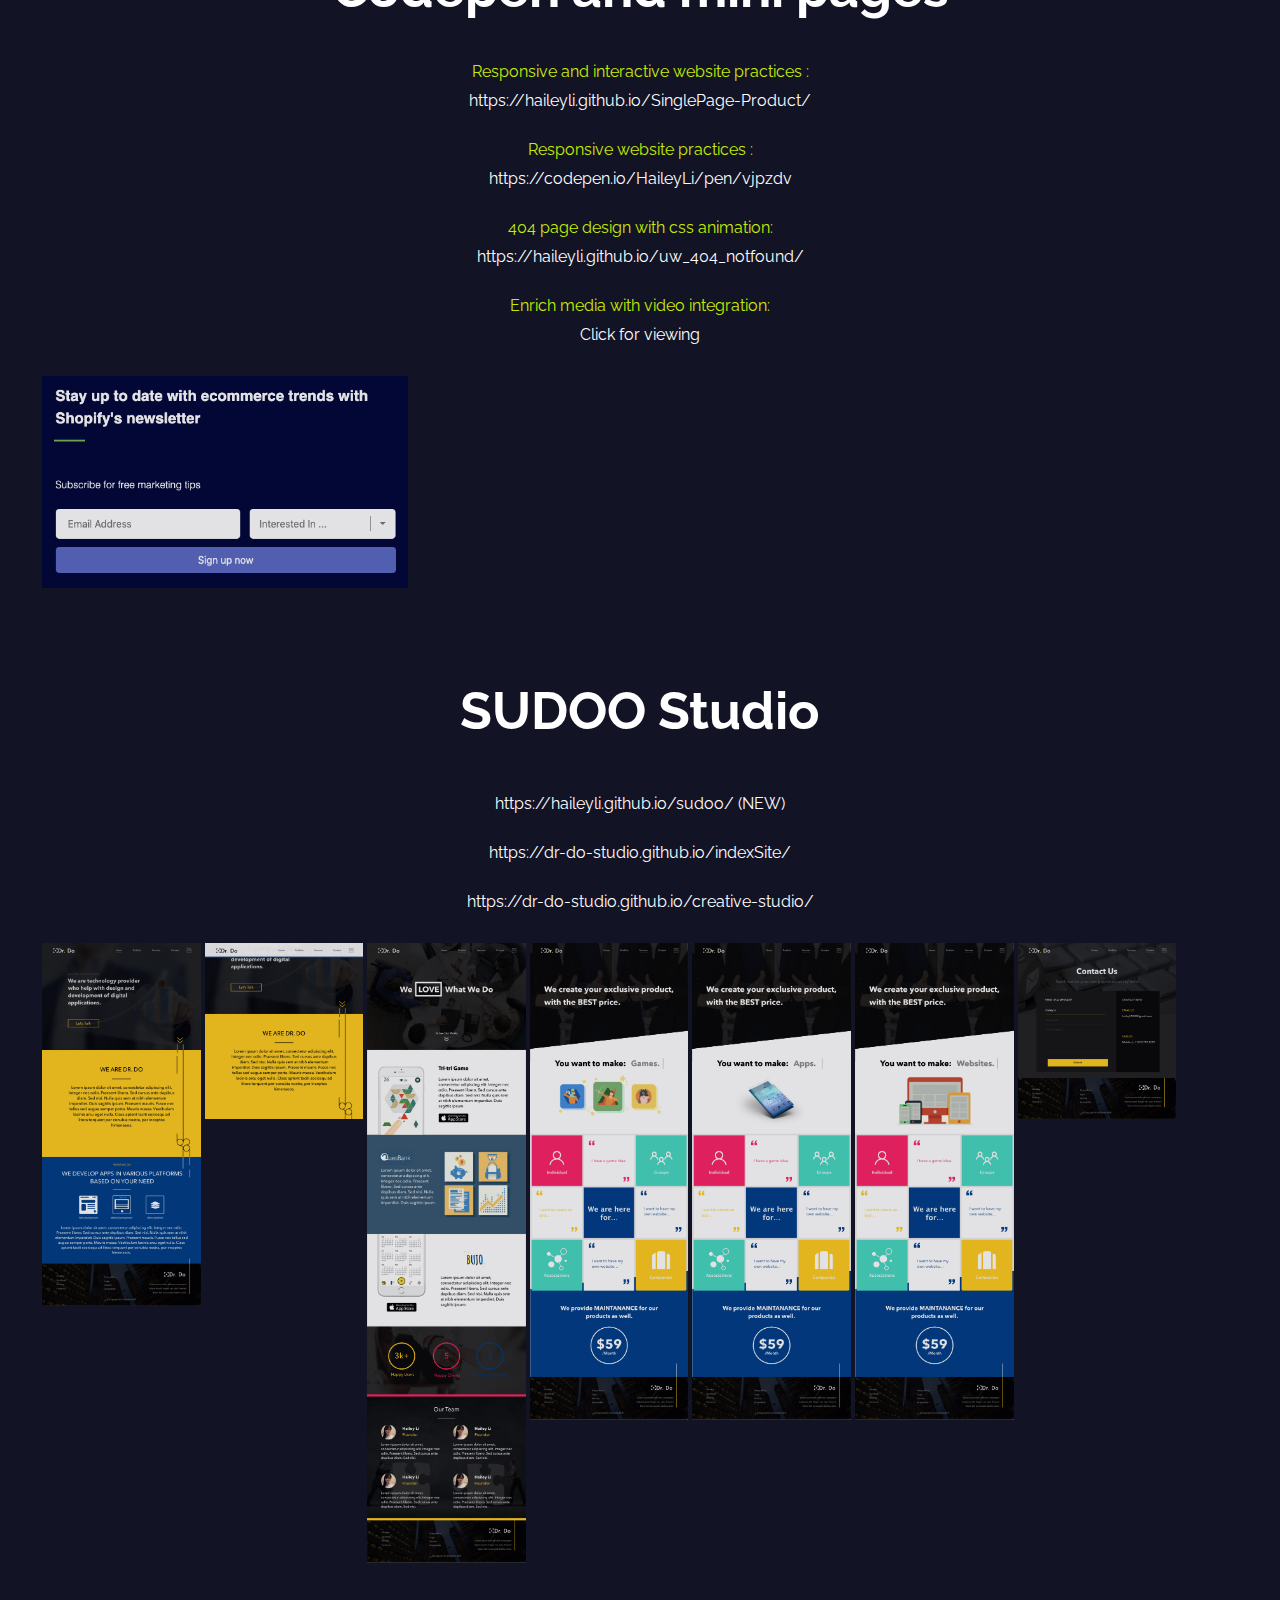
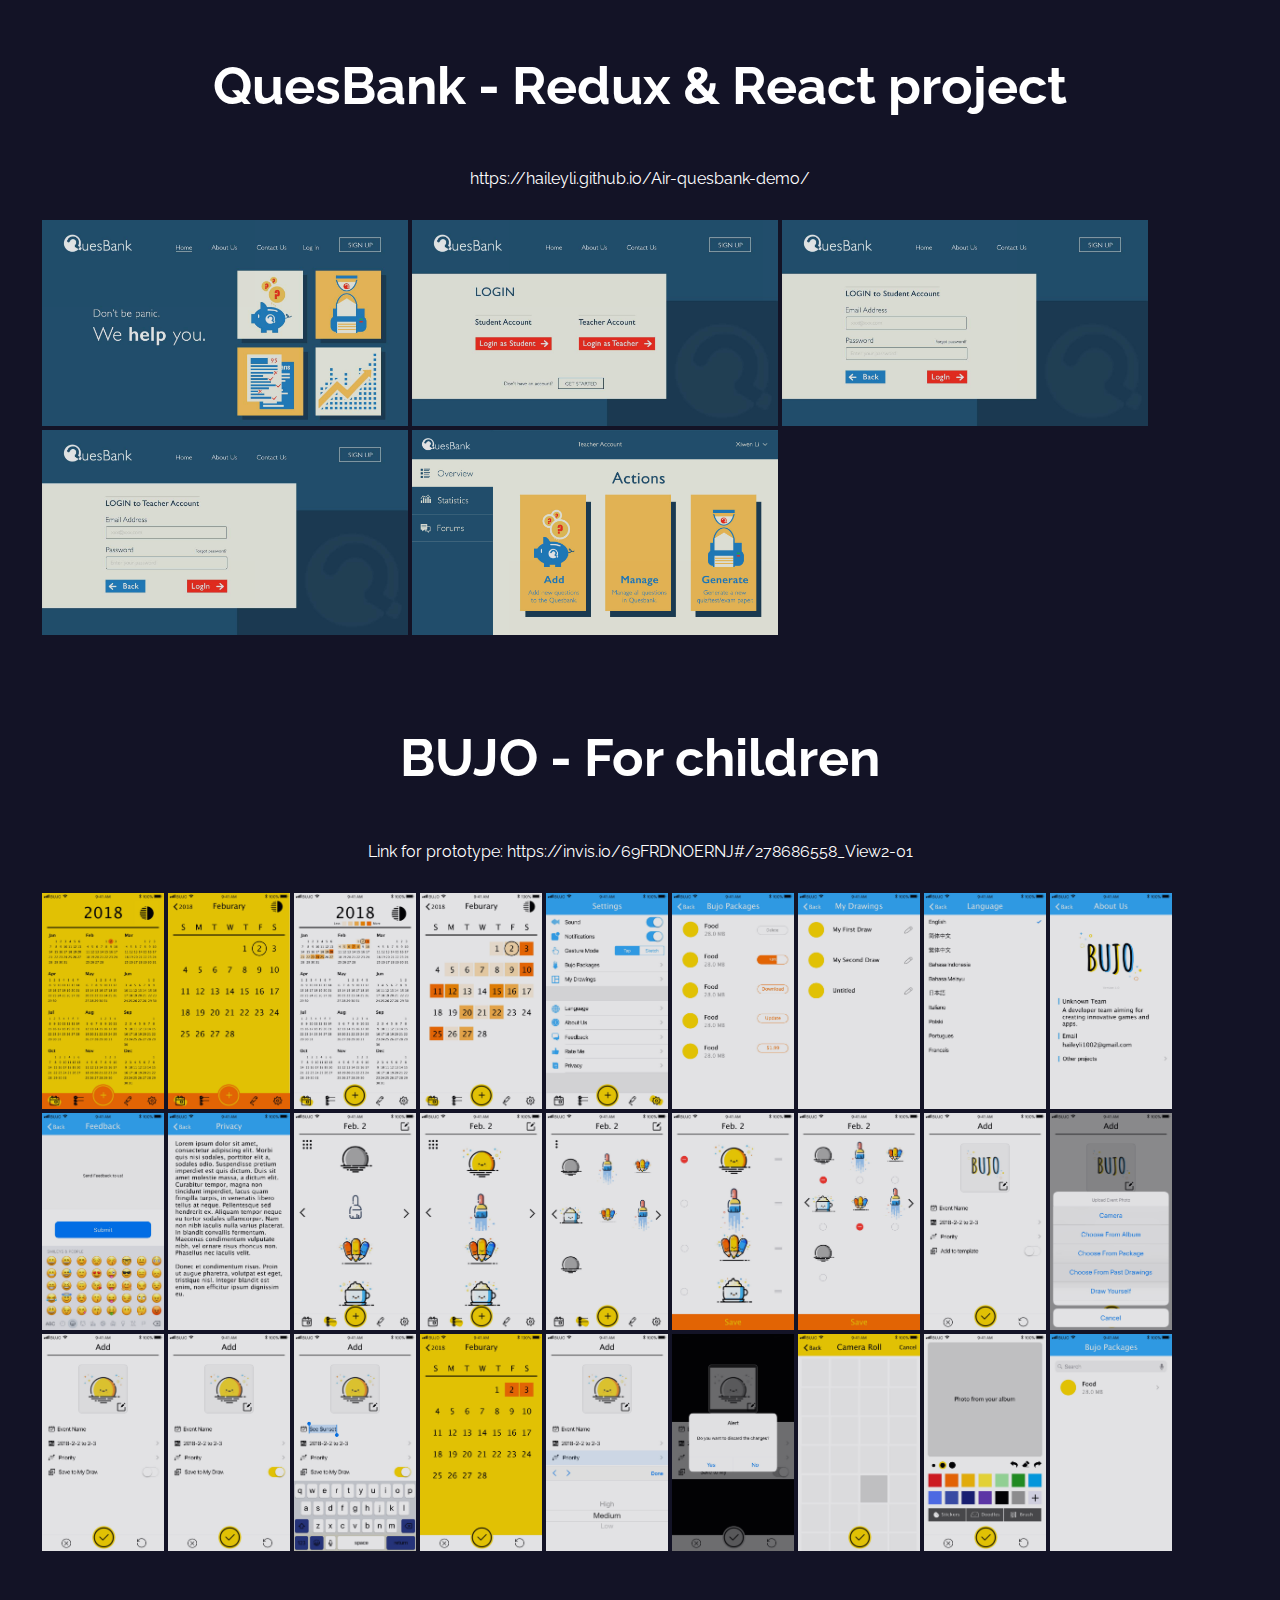
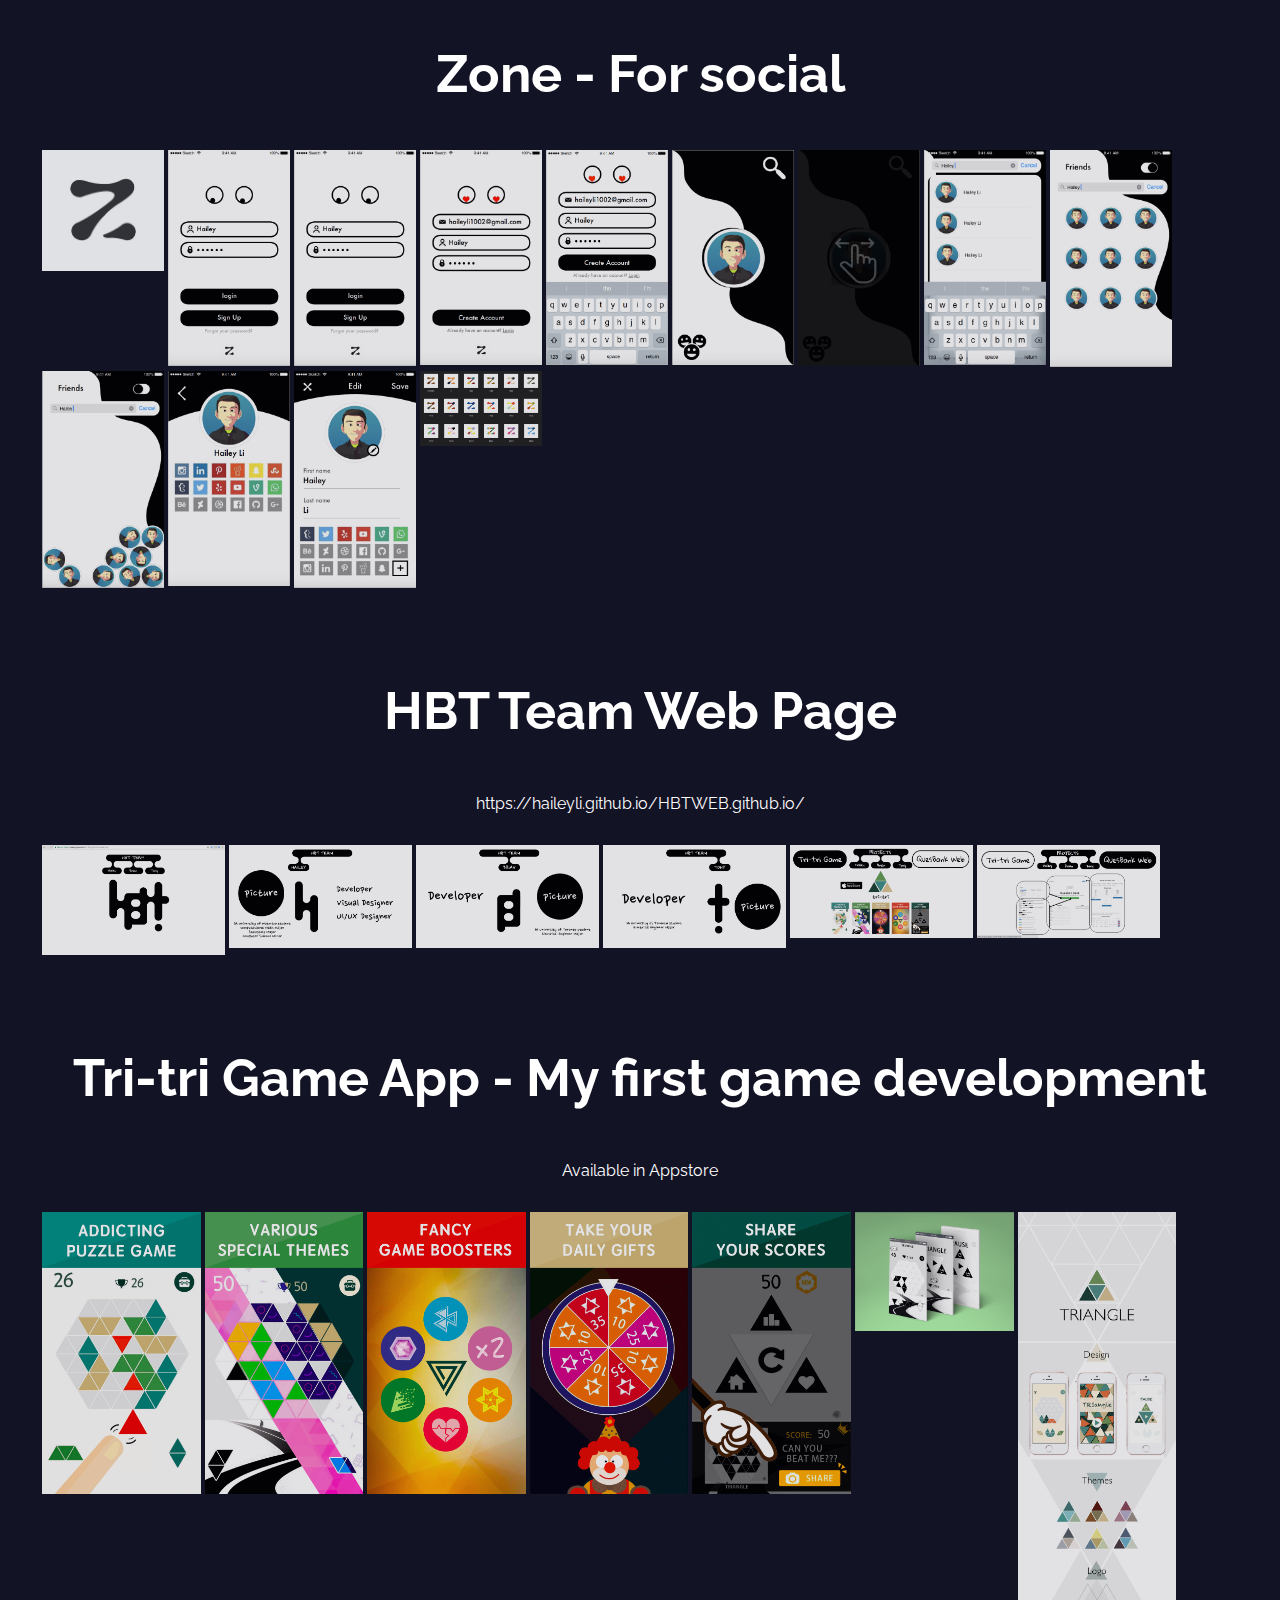
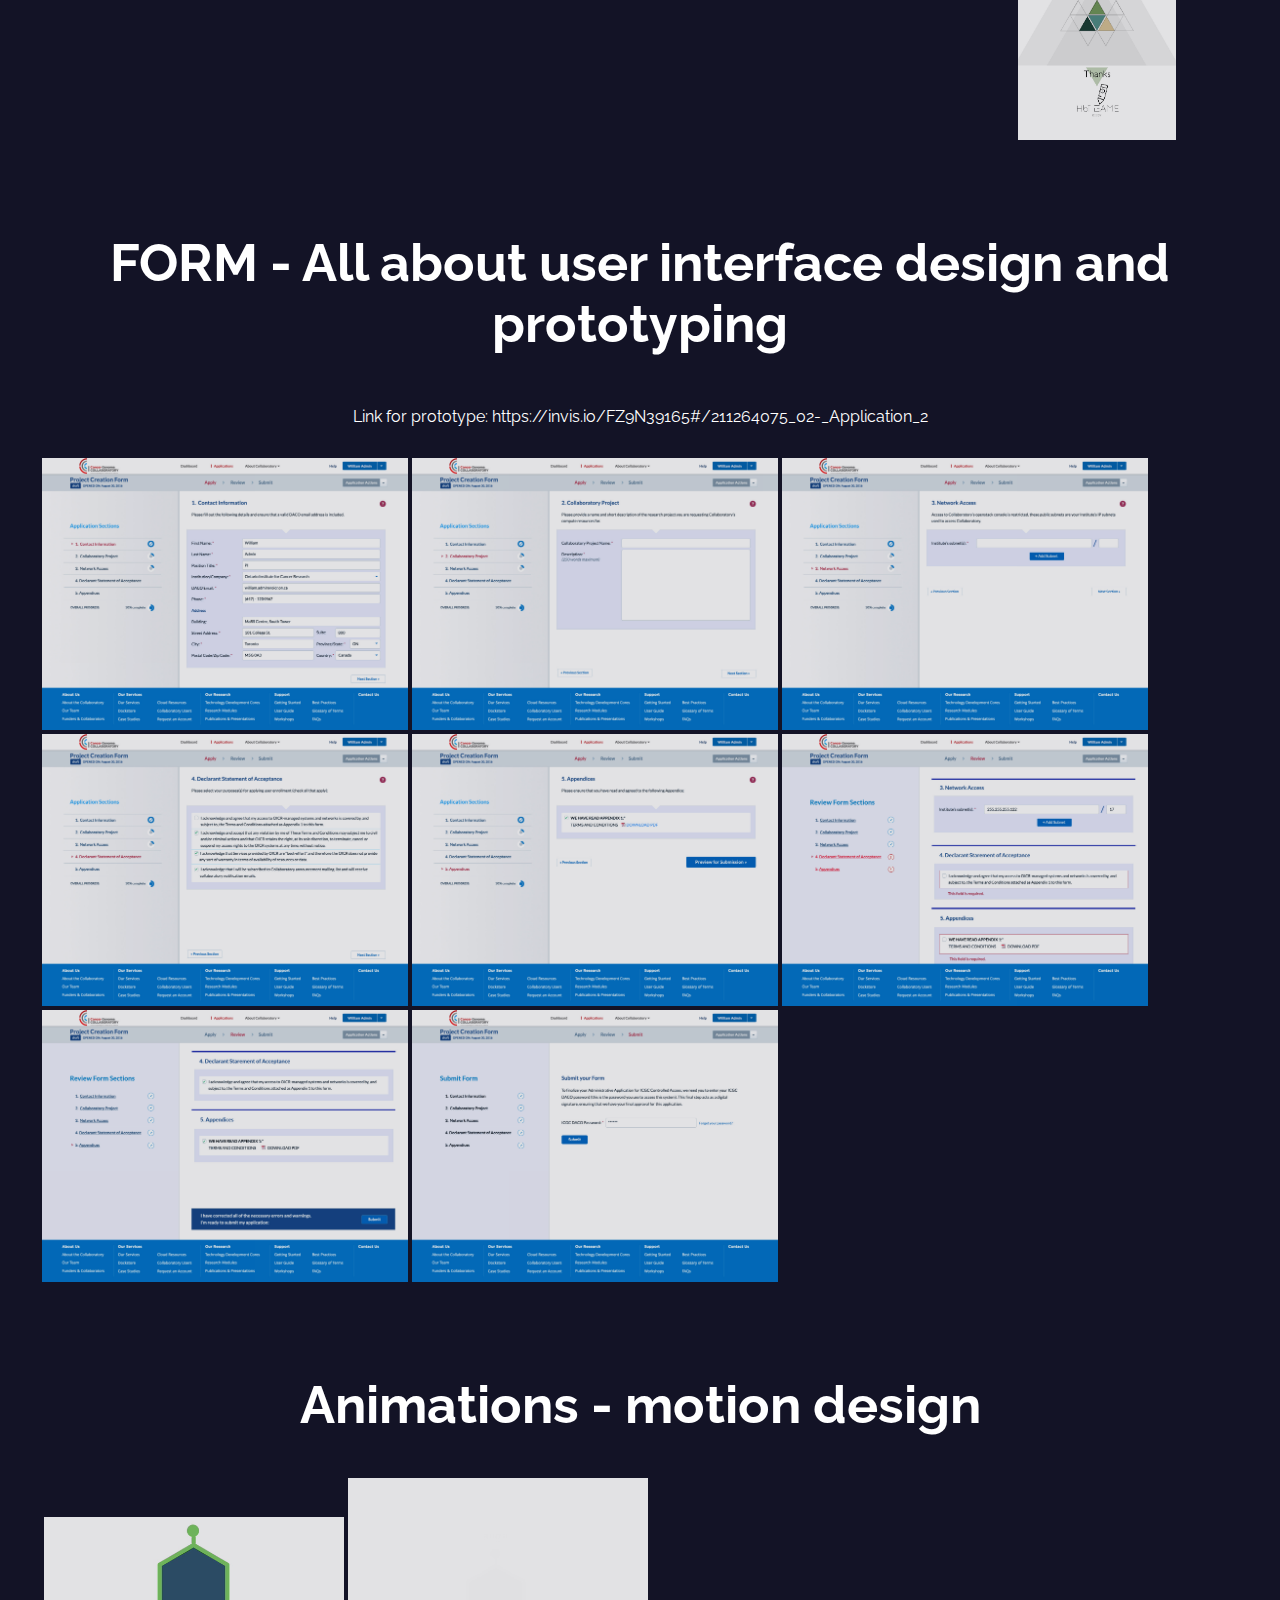
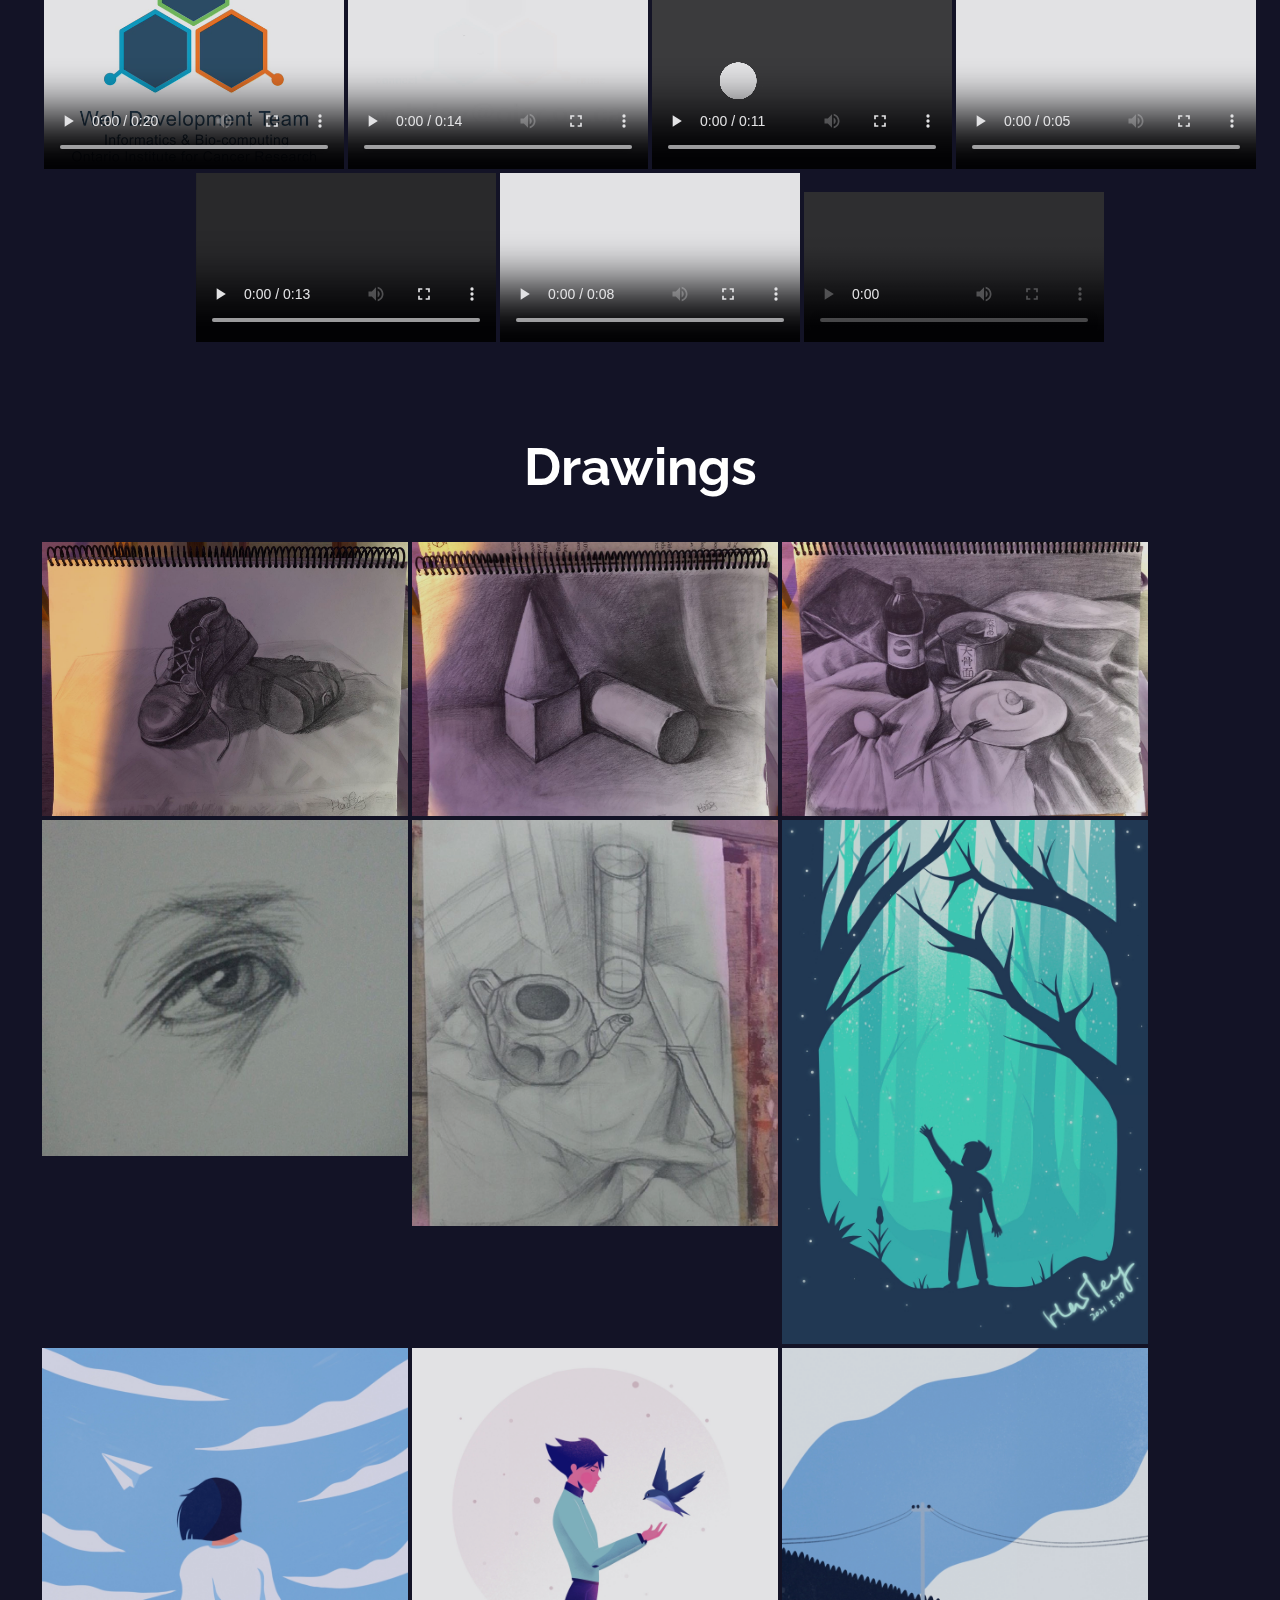
==== commit dccd543b: "new images" ====
--- a/index.html
+++ b/index.html
@@ -826,8 +826,56 @@
                                 <img src="img/drawings/drawing5.jpeg">
                             </a>
                         </li>
-
-
+                        <li>
+                            <a target="_blank" href="img/procreate/IMG_1.JPG">
+                                <img src="img/procreate/IMG_1.JPG">
+                            </a>
+                        </li>
+                        <li>
+                            <a target="_blank" href="img/procreate/IMG_2.JPG">
+                                <img src="img/procreate/IMG_2.JPG">
+                            </a>
+                        </li>
+                        <li>
+                            <a target="_blank" href="img/procreate/IMG_3.JPG">
+                                <img src="img/procreate/IMG_3.JPG">
+                            </a>
+                        </li>
+                        <li>
+                            <a target="_blank" href="img/procreate/IMG_4.JPG">
+                                <img src="img/procreate/IMG_4.JPG">
+                            </a>
+                        </li>
+                        <li>
+                            <a target="_blank" href="img/procreate/IMG_5.JPG">
+                                <img src="img/procreate/IMG_5.JPG">
+                            </a>
+                        </li>
+                        <li>
+                            <a target="_blank" href="img/procreate/IMG_6.JPG">
+                                <img src="img/procreate/IMG_6.JPG">
+                            </a>
+                        </li>
+                        <li>
+                            <a target="_blank" href="img/procreate/IMG_7.JPG">
+                                <img src="img/procreate/IMG_7.JPG">
+                            </a>
+                        </li>
+                        <li>
+                            <a target="_blank" href="img/procreate/IMG_8.JPG">
+                                <img src="img/procreate/IMG_8.JPG">
+                            </a>
+                        </li>
+                        <li>
+                            <a target="_blank" href="img/procreate/IMG_9.JPG">
+                                <img src="img/procreate/IMG_9.JPG">
+                            </a>
+                        </li>
+                        <li>
+                            <a target="_blank" href="img/procreate/IMG_10.JPG">
+                                <img src="img/procreate/IMG_10.JPG">
+                            </a>
+                        </li>
                     </ul>
                 </div>
             </div>
